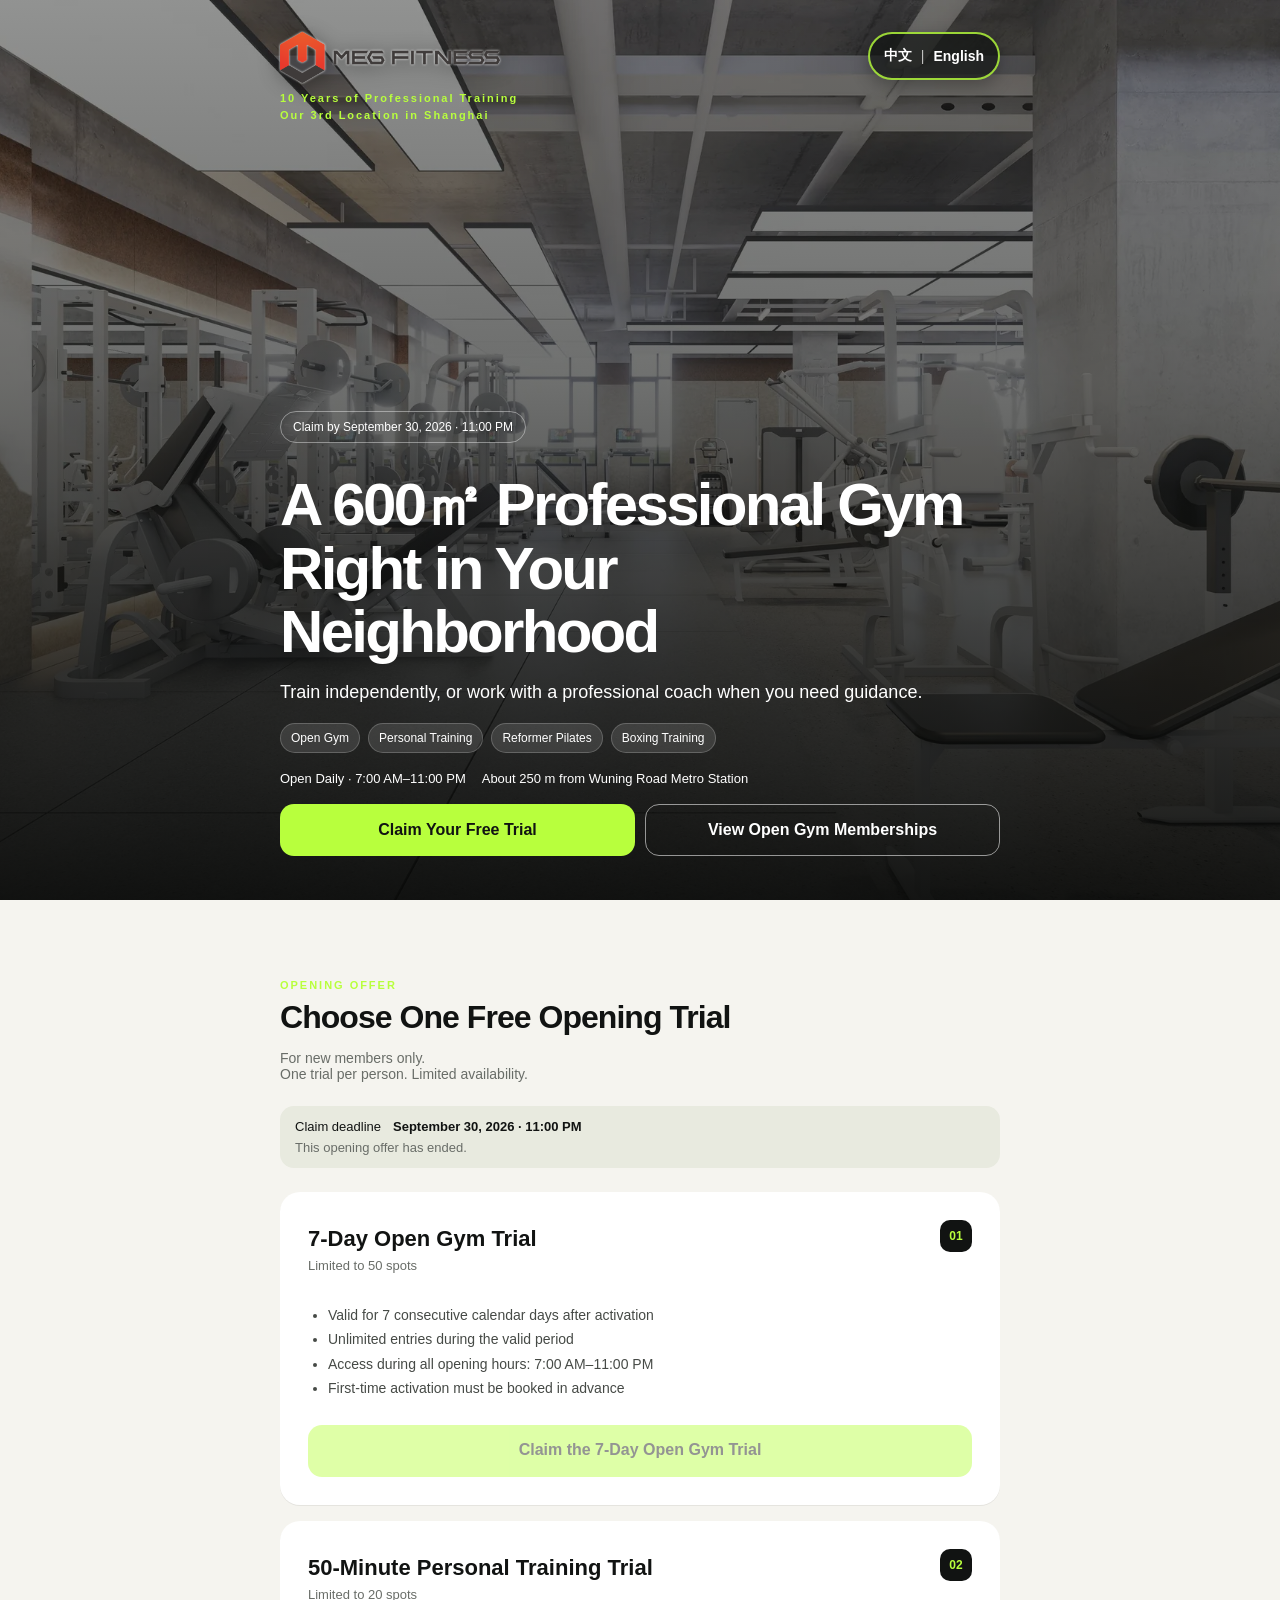
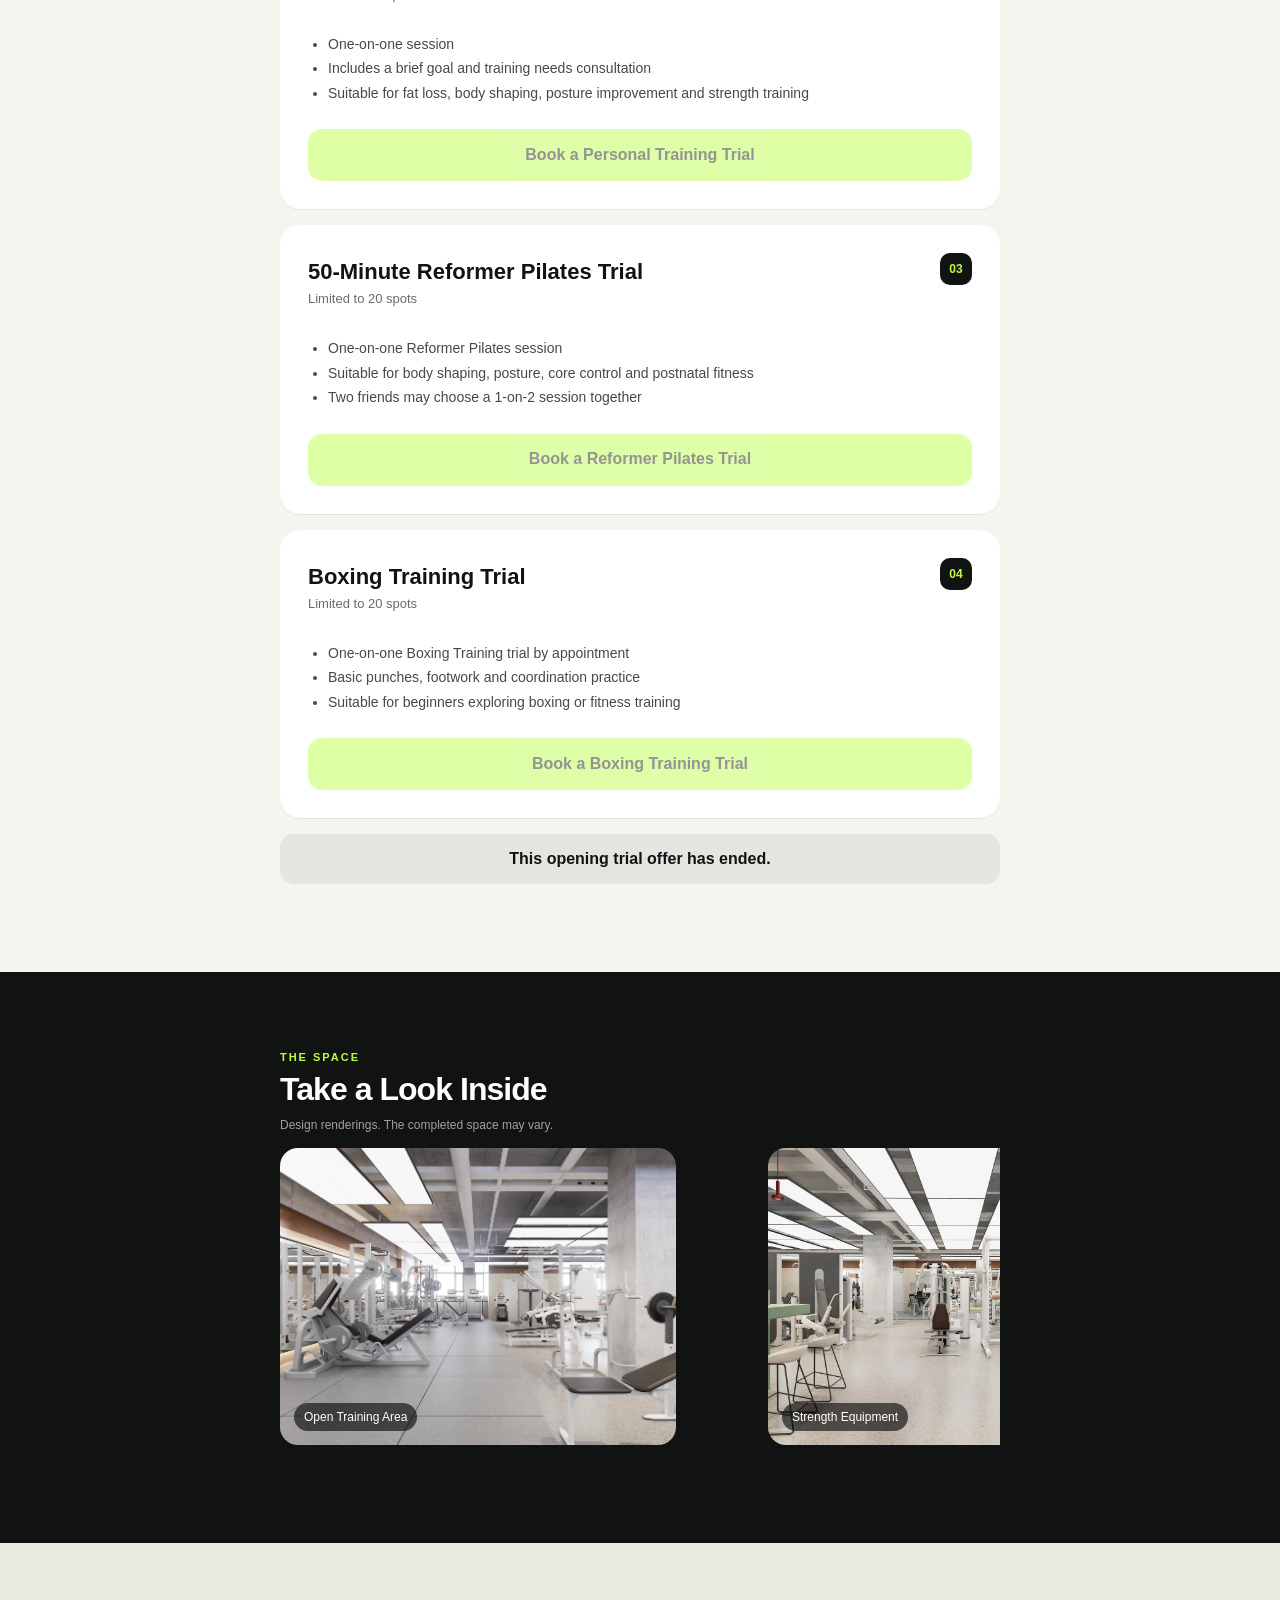
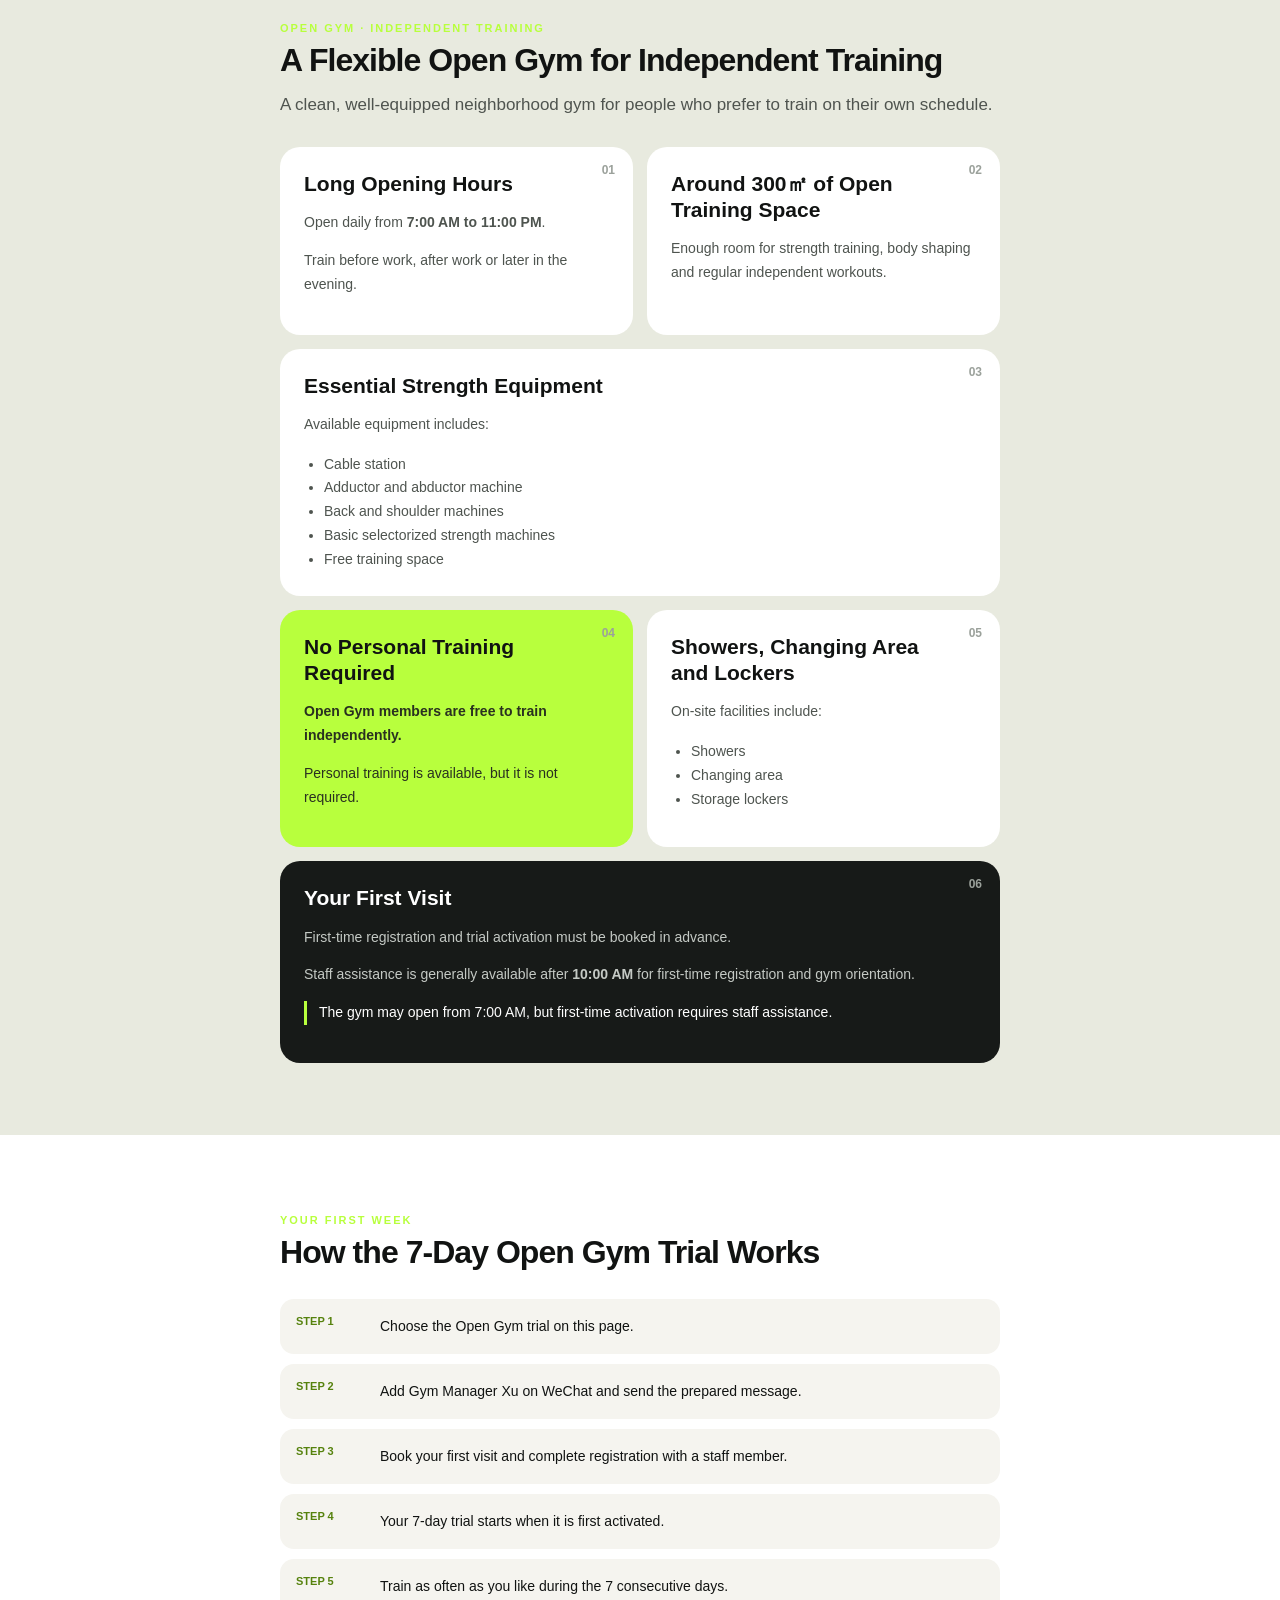
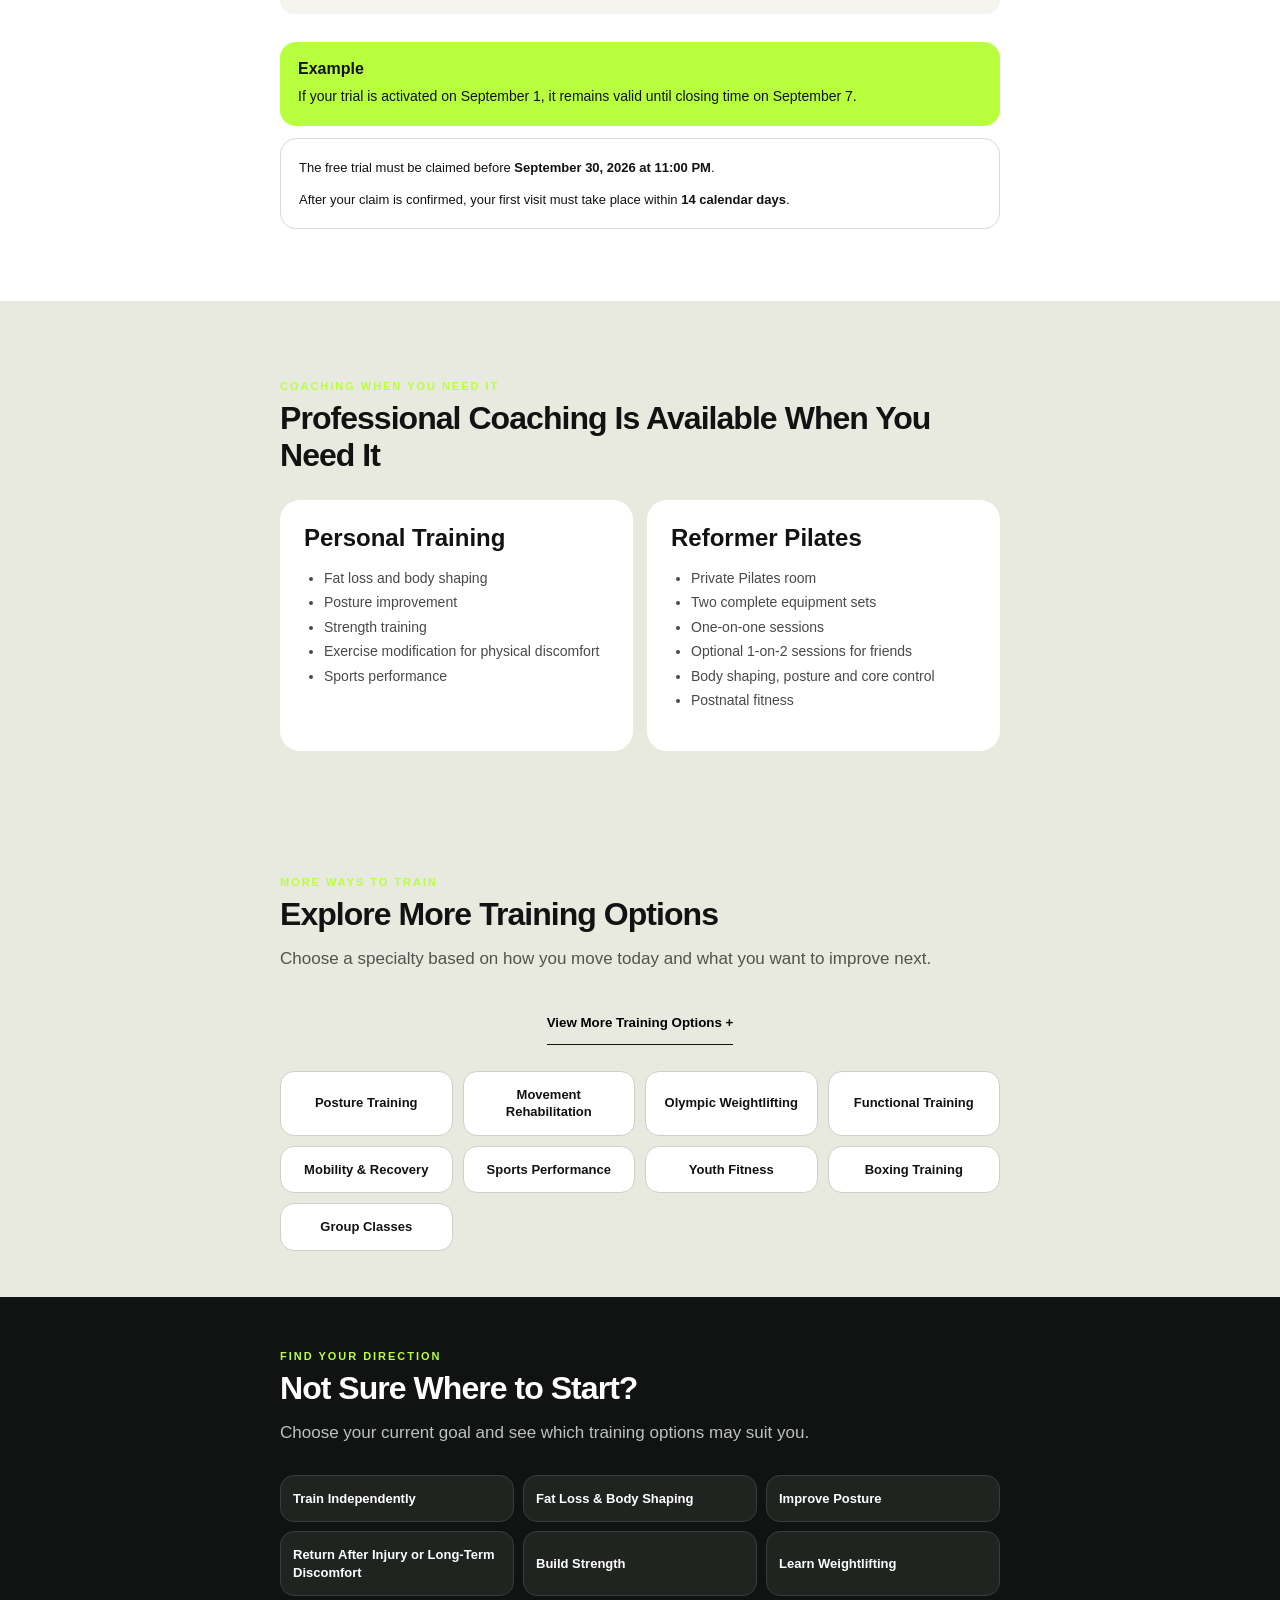
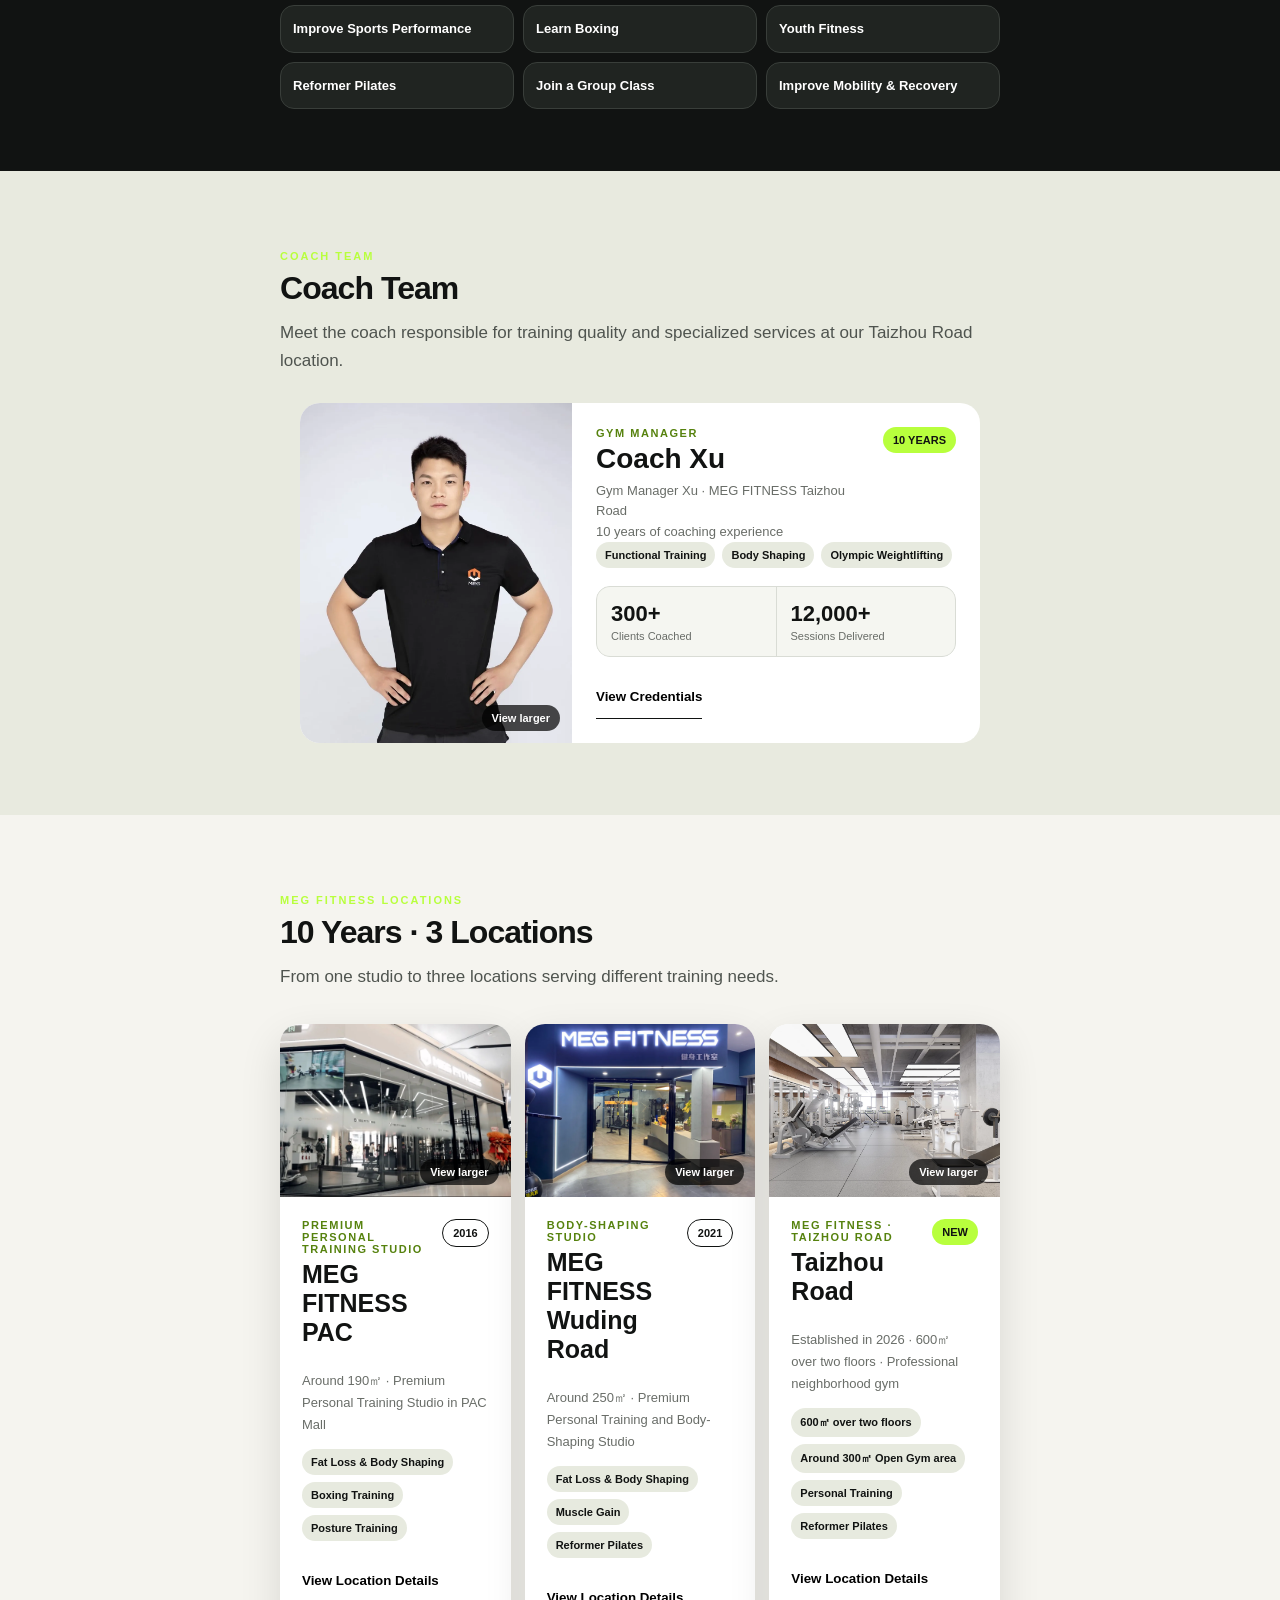
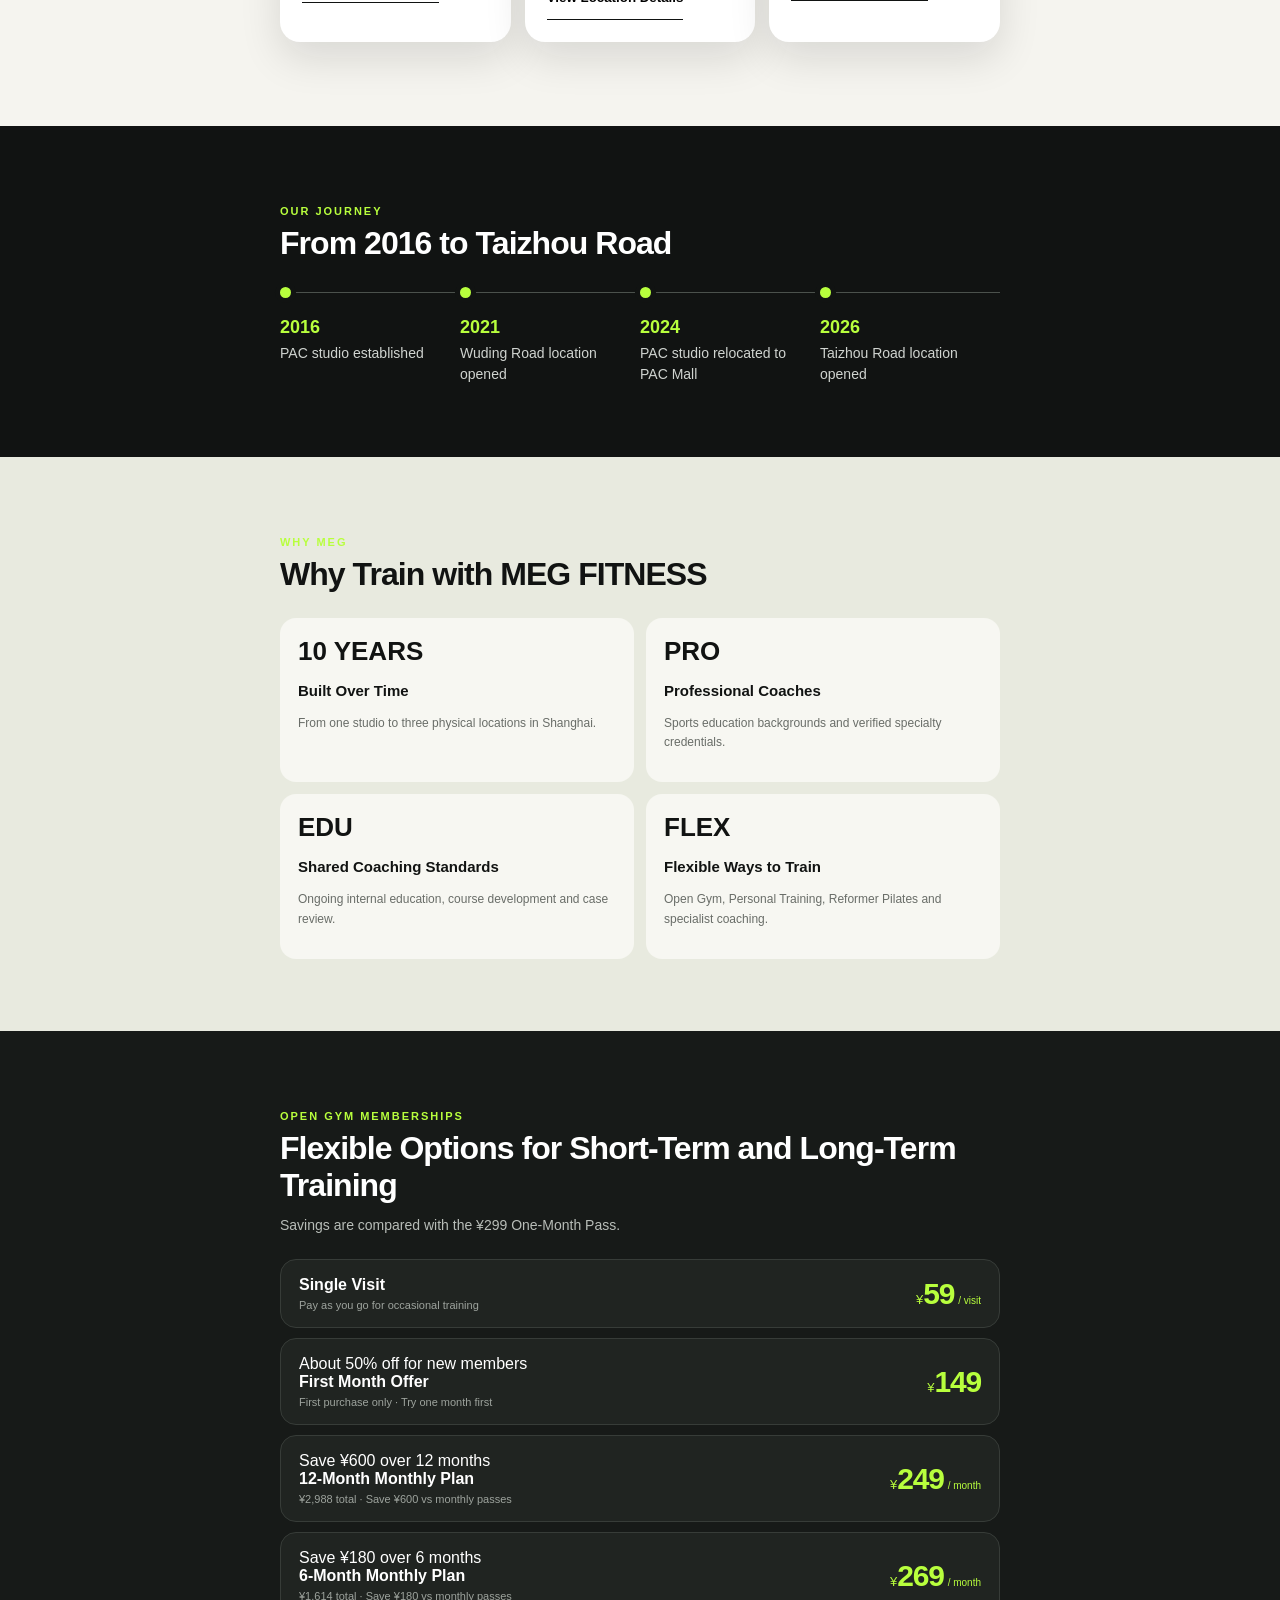
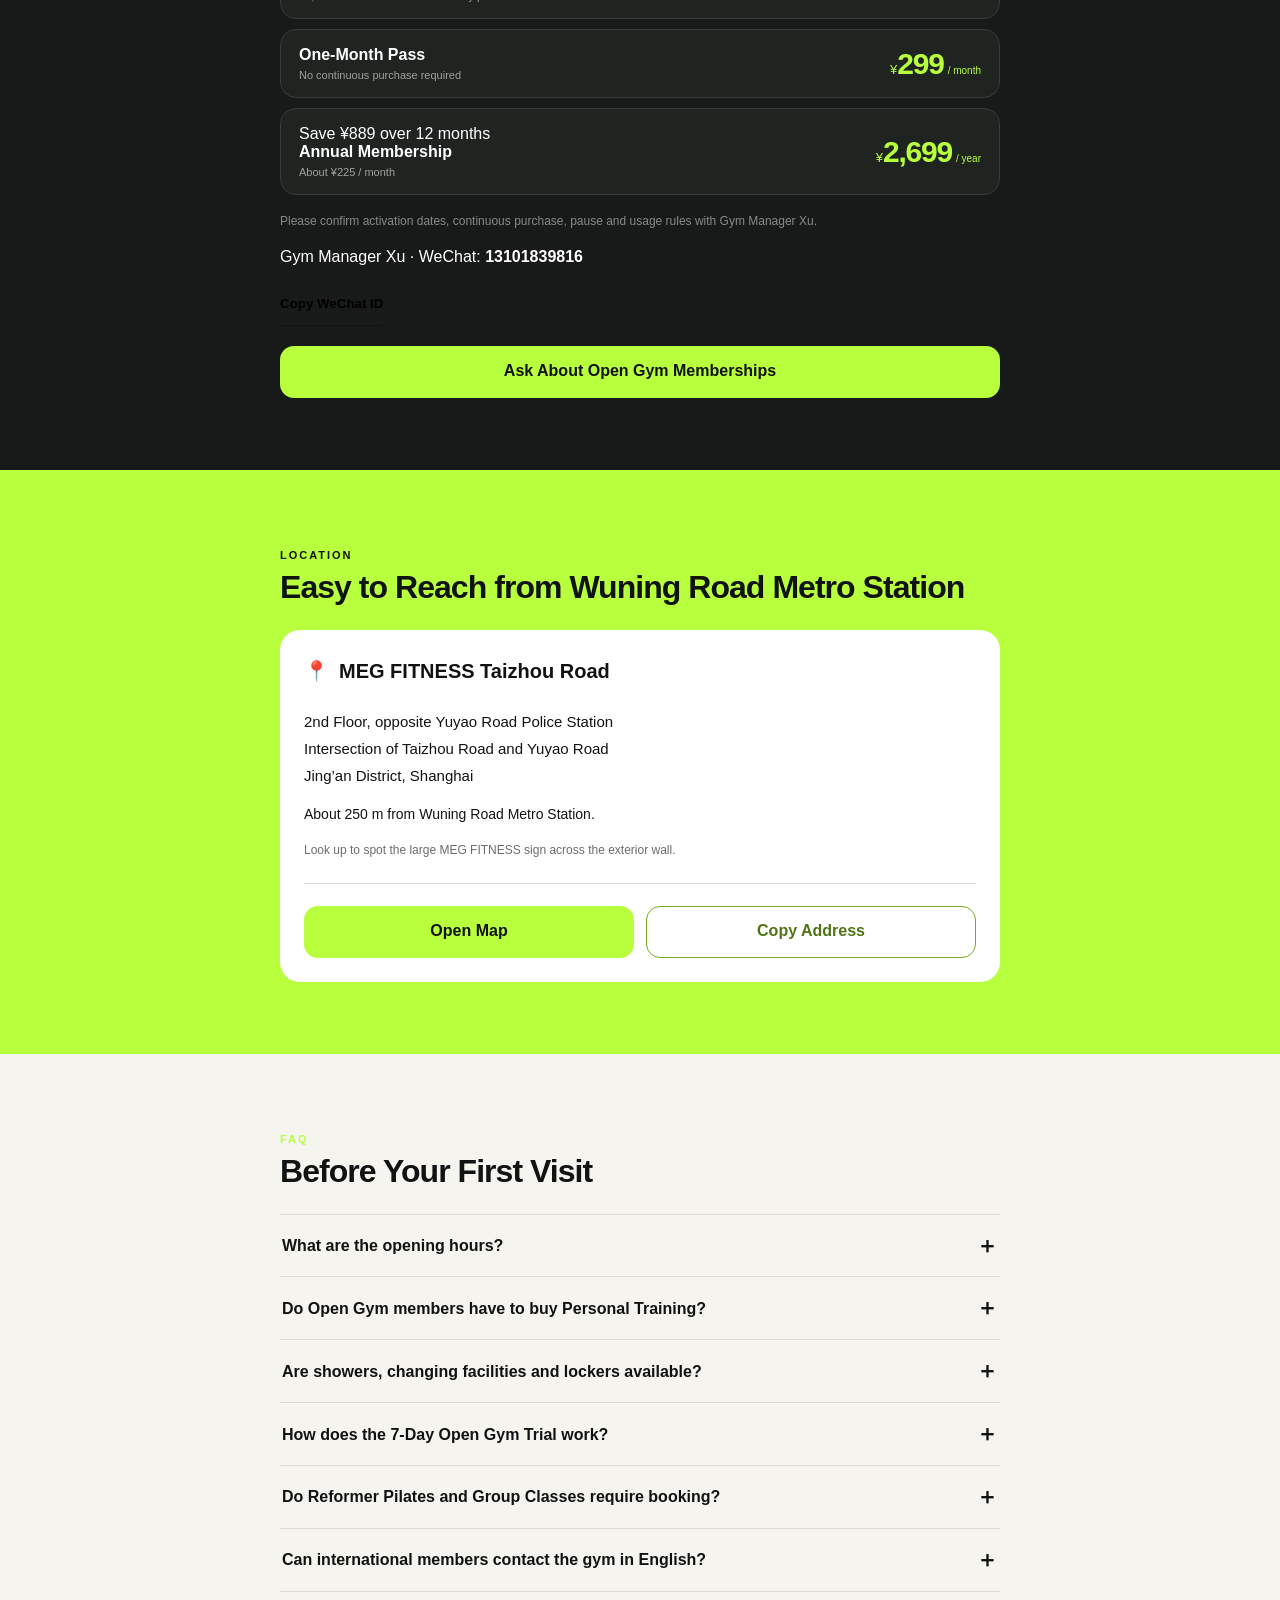
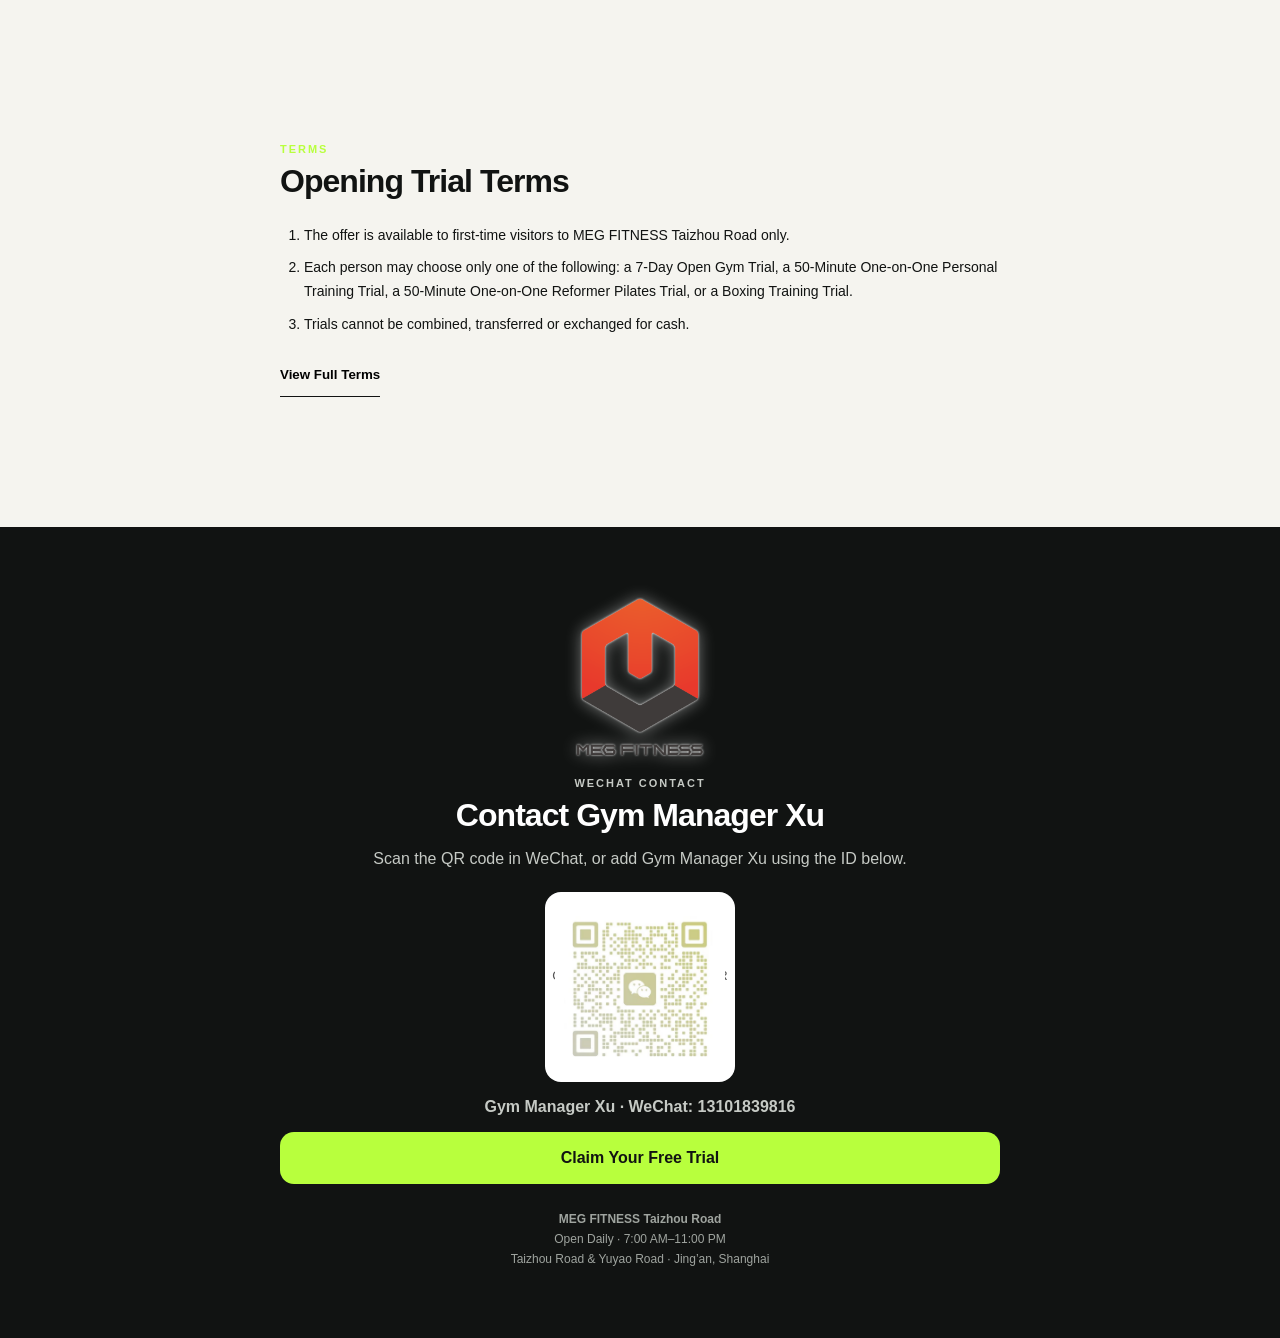
==== en/index.html @ b8eab653 "fix: keep training options clickable and reveal details on selection" ====
<!doctype html>
<html lang="en">
<head>
  <meta charset="utf-8">
  <meta name="viewport" content="width=device-width,initial-scale=1,viewport-fit=cover">
  <meta name="theme-color" content="#111312">
  <meta name="description" content="A 600㎡ professional neighborhood gym in Jing’an, Shanghai. Open daily from 7:00 AM to 11:00 PM, with Open Gym access, Personal Training and Reformer Pilates.">
  <link rel="icon" type="image/png" href="/assets/meg-logo-vertical.png?v=20260806-2">
  <title>MEG FITNESS Taizhou Road | Open Gym, Personal Training &amp; Reformer Pilates</title>
  <link rel="canonical" href="https://taizhou.jinxiliu.com/en/">
  <link rel="alternate" hreflang="zh-CN" href="https://taizhou.jinxiliu.com/">
  <link rel="alternate" hreflang="en" href="https://taizhou.jinxiliu.com/en/">
  <link rel="preload" as="image" href="/assets/hero.webp?v=20260806-2" fetchpriority="high">
  <link rel="stylesheet" href="/styles.css?v=20260806-2">
</head>
<body class="lang-en" data-language="en" data-copy-success="Message Copied" data-copy-failure="Copy failed. Please press and hold the message to copy it." data-countdown-ended="This opening offer has ended.">
  <header class="hero" id="hero" data-nav-section>
    <div class="hero-bg" id="heroBg" style="background-image:url('../assets/hero.webp?v=20260806-2')" aria-hidden="true"></div>
    <div class="hero-shade"></div>
    <div class="hero-content wrap">
      <div class="hero-top">
        <div class="hero-brand"><img class="brand-logo-horizontal" src="/assets/meg-logo-horizontal.png?v=20260806-2" width="760" height="176" alt="MEG FITNESS"><p class="brand sr-only">MEG FITNESS · Taizhou Road</p><p class="eyebrow">10 Years of Professional Training<br>Our 3rd Location in Shanghai</p></div>
        <nav class="language-switch" aria-label="Language"><a href="/" data-switch-language>中文</a><i aria-hidden="true">|</i><span class="language-current" aria-current="page">English</span></nav>
      </div>
      <div class="hero-copy">
        <p class="deadline-pill">Claim by September 30, 2026 · 11:00 PM</p>
        <h1>A 600㎡ Professional Gym<br>Right in Your Neighborhood</h1>
        <p class="subtitle">Train independently, or work with a professional coach when you need guidance.</p>
        <div class="tags"><span class="tag">Open Gym</span><span class="tag">Personal Training</span><span class="tag">Reformer Pilates</span><span class="tag">Boxing Training</span></div>
        <div class="hero-meta"><span>Open Daily · 7:00 AM–11:00 PM</span><span>About 250 m from Wuning Road Metro Station</span></div>
        <div class="hero-actions"><button class="btn btn-primary js-scroll-to-trials" type="button">Claim Your Free Trial</button><button class="btn btn-secondary-light" type="button" data-scroll-membership>View Open Gym Memberships</button></div>
      </div>
    </div>
  </header>

  <main>
    <section class="section claim-section" id="trial-options" data-nav-section><div class="wrap">
      <p class="section-kicker">OPENING OFFER</p><h2>Choose One Free Opening Trial</h2>
      <p class="muted">For new members only.<br>One trial per person. Limited availability.</p>
      <div class="deadline-card">Claim deadline <strong>September 30, 2026 · 11:00 PM</strong><span id="countdown"></span></div>
      <div class="experience-list">
        <article class="experience-card"><div class="experience-head"><div><h3>7-Day Open Gym Trial</h3><p class="quota">Limited to 50 spots</p></div><span class="number-badge">01</span></div><ul><li>Valid for 7 consecutive calendar days after activation</li><li>Unlimited entries during the valid period</li><li>Access during all opening hours: 7:00 AM–11:00 PM</li><li>First-time activation must be booked in advance</li></ul><button class="btn btn-primary claim-button js-claim-experience" type="button" data-experience="open-gym" data-language="en">Claim the 7-Day Open Gym Trial</button></article>
        <article class="experience-card"><div class="experience-head"><div><h3>50-Minute Personal Training Trial</h3><p class="quota">Limited to 20 spots</p></div><span class="number-badge">02</span></div><ul><li>One-on-one session</li><li>Includes a brief goal and training needs consultation</li><li>Suitable for fat loss, body shaping, posture improvement and strength training</li></ul><button class="btn btn-primary claim-button js-claim-experience" type="button" data-experience="personal-training" data-language="en">Book a Personal Training Trial</button></article>
        <article class="experience-card"><div class="experience-head"><div><h3>50-Minute Reformer Pilates Trial</h3><p class="quota">Limited to 20 spots</p></div><span class="number-badge">03</span></div><ul><li>One-on-one Reformer Pilates session</li><li>Suitable for body shaping, posture, core control and postnatal fitness</li><li>Two friends may choose a 1-on-2 session together</li></ul><button class="btn btn-primary claim-button js-claim-experience" type="button" data-experience="pilates" data-language="en">Book a Reformer Pilates Trial</button></article>
        <article class="experience-card"><div class="experience-head"><div><h3>Boxing Training Trial</h3><p class="quota">Limited to 20 spots</p></div><span class="number-badge">04</span></div><ul><li>One-on-one Boxing Training trial by appointment</li><li>Basic punches, footwork and coordination practice</li><li>Suitable for beginners exploring boxing or fitness training</li></ul><button class="btn btn-primary claim-button js-claim-experience" type="button" data-experience="boxing" data-language="en">Book a Boxing Training Trial</button></article>
      </div>
      <p class="swipe-hint" aria-hidden="true">Swipe to view all four trial options</p>
    </div></section>

    <section class="section dark-section" id="space" data-nav-section><div class="wrap">
      <p class="section-kicker">THE SPACE</p><h2>Take a Look Inside</h2><p class="render-note">Design renderings. The completed space may vary.</p>
      <div class="gallery" aria-label="Gym facilities">
        <figure class="gallery-card"><img loading="lazy" decoding="async" src="../assets/hero.webp?v=20260806-2" alt="Open Training Area" data-gallery-index="0"><figcaption class="gallery-label">Open Training Area</figcaption></figure>
        <figure class="gallery-card"><img loading="lazy" decoding="async" src="../assets/gym-1.webp?v=20260806-2" alt="Strength Equipment" data-gallery-index="1"><figcaption class="gallery-label">Strength Equipment</figcaption></figure>
        <figure class="gallery-card"><img loading="lazy" decoding="async" src="../assets/gym-2.webp?v=20260806-2" alt="Cable Station" data-gallery-index="2"><figcaption class="gallery-label">Cable Station</figcaption></figure>
        <figure class="gallery-card"><img loading="lazy" decoding="async" src="../assets/changing-room.webp?v=20260806-2" alt="Changing Area" data-gallery-index="3"><figcaption class="gallery-label">Changing Area</figcaption></figure>
        <figure class="gallery-card"><img loading="lazy" decoding="async" src="../assets/shower.webp?v=20260806-2" alt="Shower Area" data-gallery-index="4"><figcaption class="gallery-label">Shower Area</figcaption></figure>
        <figure class="gallery-card"><img loading="lazy" decoding="async" src="../assets/elevator.webp?v=20260806-2" alt="Elevator Lobby" data-gallery-index="5"><figcaption class="gallery-label">Elevator Lobby</figcaption></figure>
        <figure class="gallery-card"><img loading="lazy" decoding="async" src="../assets/corridor.webp?v=20260806-2" alt="Entrance Corridor" data-gallery-index="6"><figcaption class="gallery-label">Entrance Corridor</figcaption></figure>
        <figure class="gallery-card"><img loading="lazy" decoding="async" src="../assets/pilates-1.webp?v=20260806-2" alt="Private Pilates Room" data-gallery-index="7"><figcaption class="gallery-label">Private Pilates Room</figcaption></figure>
      </div>
      <p class="swipe-hint" aria-hidden="true">Swipe to view more gym photos</p>
    </div></section>

    <section class="section open-gym-section" id="training" data-nav-section><div class="wrap">
      <p class="section-kicker">OPEN GYM · INDEPENDENT TRAINING</p><h2>A Flexible Open Gym for Independent Training</h2>
      <p class="section-lead">A clean, well-equipped neighborhood gym for people who prefer to train on their own schedule.</p>
      <div class="open-gym-grid">
        <article class="open-gym-card"><span class="feature-index">01</span><h3>Long Opening Hours</h3><p>Open daily from <strong>7:00 AM to 11:00 PM</strong>.</p><p>Train before work, after work or later in the evening.</p></article>
        <article class="open-gym-card"><span class="feature-index">02</span><h3>Around 300㎡ of Open Training Space</h3><p>Enough room for strength training, body shaping and regular independent workouts.</p></article>
        <article class="open-gym-card equipment-card"><span class="feature-index">03</span><h3>Essential Strength Equipment</h3><p>Available equipment includes:</p><ul><li>Cable station</li><li>Adductor and abductor machine</li><li>Back and shoulder machines</li><li>Basic selectorized strength machines</li><li>Free training space</li></ul></article>
        <article class="open-gym-card highlight-card"><span class="feature-index">04</span><h3>No Personal Training Required</h3><p><strong>Open Gym members are free to train independently.</strong></p><p>Personal training is available, but it is not required.</p></article>
        <article class="open-gym-card"><span class="feature-index">05</span><h3>Showers, Changing Area and Lockers</h3><p>On-site facilities include:</p><ul><li>Showers</li><li>Changing area</li><li>Storage lockers</li></ul></article>
        <article class="open-gym-card first-visit-card"><span class="feature-index">06</span><h3>Your First Visit</h3><p>First-time registration and trial activation must be booked in advance.</p><p>Staff assistance is generally available after <strong>10:00 AM</strong> for first-time registration and gym orientation.</p><p class="callout">The gym may open from 7:00 AM, but first-time activation requires staff assistance.</p></article>
      </div>
    </div></section>

    <section class="section trial-process-section"><div class="wrap">
      <p class="section-kicker">YOUR FIRST WEEK</p><h2>How the 7-Day Open Gym Trial Works</h2>
      <ol class="process-list"><li><span>Step 1</span><p>Choose the Open Gym trial on this page.</p></li><li><span>Step 2</span><p>Add Gym Manager Xu on WeChat and send the prepared message.</p></li><li><span>Step 3</span><p>Book your first visit and complete registration with a staff member.</p></li><li><span>Step 4</span><p>Your 7-day trial starts when it is first activated.</p></li><li><span>Step 5</span><p>Train as often as you like during the 7 consecutive days.</p></li></ol>
      <div class="trial-example"><strong>Example</strong><p>If your trial is activated on September 1, it remains valid until closing time on September 7.</p></div>
      <div class="timing-notes"><p>The free trial must be claimed before <strong>September 30, 2026 at 11:00 PM</strong>.</p><p>After your claim is confirmed, your first visit must take place within <strong>14 calendar days</strong>.</p></div>
    </div></section>

    <section class="section coaching-section"><div class="wrap">
      <p class="section-kicker">COACHING WHEN YOU NEED IT</p><h2>Professional Coaching Is Available When You Need It</h2>
      <div class="coaching-grid">
        <article class="content-card"><h3>Personal Training</h3><ul><li>Fat loss and body shaping</li><li>Posture improvement</li><li>Strength training</li><li>Exercise modification for physical discomfort</li><li>Sports performance</li></ul></article>
        <article class="content-card"><h3>Reformer Pilates</h3><ul><li>Private Pilates room</li><li>Two complete equipment sets</li><li>One-on-one sessions</li><li>Optional 1-on-2 sessions for friends</li><li>Body shaping, posture and core control</li><li>Postnatal fitness</li></ul></article>
      </div>
    </div></section>

    <section class="section programs-section training-cluster-section"><div class="wrap">
      <p class="section-kicker">MORE WAYS TO TRAIN</p><h2>Explore More Training Options</h2>
      <p class="section-lead">Choose a specialty based on how you move today and what you want to improve next.</p>
      <button class="text-button more-programs-toggle" type="button" data-toggle-more-programs aria-expanded="false" data-expand-label="View More Training Options +" data-collapse-label="Hide More Training Options −">View More Training Options +</button>
      <div class="program-tabs" aria-label="More training options" data-more-programs>
        <button class="program-tab js-program-toggle" type="button" data-program="posture" aria-controls="program-detail-posture" aria-expanded="false">Posture Training</button>
        <button class="program-tab js-program-toggle" type="button" data-program="physical-reconditioning" aria-controls="program-detail-physical-reconditioning" aria-expanded="false">Movement Rehabilitation</button>
        <button class="program-tab js-program-toggle" type="button" data-program="weightlifting" aria-controls="program-detail-weightlifting" aria-expanded="false">Olympic Weightlifting</button>
        <button class="program-tab js-program-toggle" type="button" data-program="functional" aria-controls="program-detail-functional" aria-expanded="false">Functional Training</button>
        <button class="program-tab js-program-toggle" type="button" data-program="mobility-recovery" aria-controls="program-detail-mobility-recovery" aria-expanded="false">Mobility &amp; Recovery</button>
        <button class="program-tab js-program-toggle" type="button" data-program="sports-performance" aria-controls="program-detail-sports-performance" aria-expanded="false">Sports Performance</button>
        <button class="program-tab js-program-toggle" type="button" data-program="youth-fitness" aria-controls="program-detail-youth-fitness" aria-expanded="false">Youth Fitness</button>
        <button class="program-tab js-program-toggle" type="button" data-program="boxing" aria-controls="program-detail-boxing" aria-expanded="false">Boxing Training</button>
        <button class="program-tab js-program-toggle" type="button" data-program="group-classes" aria-controls="program-detail-group-classes" aria-expanded="false">Group Classes</button>
      </div>
      <div class="program-details" aria-live="polite" data-more-programs hidden>
        <article class="program-detail" id="program-detail-posture" data-program-detail="posture" hidden><p class="detail-label">Posture Training</p><h3>Start with an Assessment, Not a Generic Routine</h3><p>We assess mobility, joint function, movement patterns and side-to-side differences before selecting training that addresses the main limits on everyday movement and exercise.</p><p><strong>Good for:</strong> stiffness from desk work, posture concerns, restricted movement, noticeable side-to-side differences or exercises that remain difficult despite regular training.</p><p class="course-format">Format: One-on-one Personal Training · Advance booking required</p></article>
        <article class="program-detail" id="program-detail-physical-reconditioning" data-program-detail="physical-reconditioning" hidden><p class="detail-label">Movement Rehabilitation</p><h3>Rebuild Capacity and Return to Training</h3><p>Functional assessment, foundational strength, movement control and progressive loading help people gradually regain the capacity for everyday activity and regular training after an injury or long-term exercise-related discomfort.</p><p><strong>Good for:</strong> returning after an injury, reduced strength, low confidence in movement or a careful return to training load.</p><p class="course-format">Format: One-on-one Personal Training · Advance booking required</p></article>
        <article class="program-detail" id="program-detail-weightlifting" data-program-detail="weightlifting" hidden><p class="detail-label">Olympic Weightlifting</p><h3>Snatch, Clean &amp; Jerk and Explosive Strength</h3><p>Sessions progress from movement foundations and technique practice to strength and power development according to your experience.</p><p><strong>Good for:</strong> learning Olympic weightlifting technique, developing strength and power or adding a new skill to your training.</p><p class="course-format">Format: One-on-one Personal Training · Led by Coach Xu · Advance booking required</p></article>
        <article class="program-detail" id="program-detail-functional" data-program-detail="functional" hidden><p class="detail-label">Functional Training</p><h3>Build Strength That Carries into Movement</h3><p>Training uses pushing, pulling, squatting, lunging, rotating, carrying and locomotion to improve control, all-round strength and physical ability.</p><p class="course-format">Format: One-on-one Personal Training · Advance booking required</p></article>
        <article class="program-detail" id="program-detail-mobility-recovery" data-program-detail="mobility-recovery" hidden><p class="detail-label">Mobility &amp; Recovery</p><h3>Restore Usable Range of Motion</h3><p>Mobility, breathing, active control and recovery work are selected for your current condition—useful after long hours of sitting, hard training or restricted movement.</p><p class="course-format">Format: One-on-one Personal Training · Advance booking required</p></article>
        <article class="program-detail" id="program-detail-sports-performance" data-program-detail="sports-performance" hidden><p class="detail-label">Sports Performance</p><h3>Strength, Speed, Power and Sport-Specific Ability</h3><p>Training may cover strength, speed, change of direction, jumping, throwing and sport-specific movement according to your goals.</p><p class="course-format">Format: One-on-one Personal Training · Advance booking required</p></article>
        <article class="program-detail" id="program-detail-youth-fitness" data-program-detail="youth-fitness" hidden><p class="detail-label">Youth Fitness</p><h3>Build Movement Foundations and Physical Confidence</h3><p>For children aged 5–12. Age-appropriate sessions develop coordination, balance, speed, agility, foundational strength and movement skills.</p><p class="course-format">Format: One-on-one Personal Training · Advance booking required</p></article>
        <article class="program-detail" id="program-detail-boxing" data-program-detail="boxing" hidden><p class="detail-label">Boxing Training</p><h3>Technique, Fitness and Coordination</h3><p>Foundational punches, footwork, reaction, coordination and conditioning help develop body control and all-round physical ability.</p><p class="course-format">Format: One-on-one Personal Training · Advance booking required</p></article>
        <article class="program-detail" id="program-detail-group-classes" data-program-detail="group-classes" hidden><p class="detail-label">Group Classes</p><h3>Structured Training in a Group Setting</h3><p>Led by the Taizhou Road Gym Manager, with themes such as functional training, strength, body shaping and mobility according to the latest gym schedule.</p><p class="course-format">Format: One-to-many Group Class</p><p class="detail-note">Coming soon. Class themes, times and availability are subject to the latest schedule.</p></article>
      </div>
    </div></section>

    <section class="section goal-section training-cluster-section" id="goal-selector"><div class="wrap">
      <p class="section-kicker">FIND YOUR DIRECTION</p><h2>Not Sure Where to Start?</h2>
      <p class="section-lead">Choose your current goal and see which training options may suit you.</p>
      <div class="goal-buttons" aria-label="Choose your training goal">
        <button class="goal-button js-goal-button" type="button" data-goal="independent" data-recommended-service="open-gym" aria-pressed="false">Train Independently</button>
        <button class="goal-button js-goal-button" type="button" data-goal="body-shaping" data-recommended-service="personal-training" aria-pressed="false">Fat Loss &amp; Body Shaping</button>
        <button class="goal-button js-goal-button" type="button" data-goal="posture" data-recommended-service="posture-training" aria-pressed="false">Improve Posture</button>
        <button class="goal-button js-goal-button" type="button" data-goal="discomfort" data-recommended-service="physical-reconditioning" aria-pressed="false">Return After Injury or Long-Term Discomfort</button>
        <button class="goal-button js-goal-button" type="button" data-goal="strength" data-recommended-service="strength-training" aria-pressed="false">Build Strength</button>
        <button class="goal-button js-goal-button" type="button" data-goal="weightlifting" data-recommended-service="weightlifting" aria-pressed="false">Learn Weightlifting</button>
        <button class="goal-button js-goal-button" type="button" data-goal="sports-performance" data-recommended-service="sports-performance" aria-pressed="false">Improve Sports Performance</button>
        <button class="goal-button js-goal-button" type="button" data-goal="boxing" data-recommended-service="boxing-training" aria-pressed="false">Learn Boxing</button>
        <button class="goal-button js-goal-button" type="button" data-goal="youth-fitness" data-recommended-service="youth-fitness" aria-pressed="false">Youth Fitness</button>
        <button class="goal-button js-goal-button" type="button" data-goal="pilates" data-recommended-service="pilates" aria-pressed="false">Reformer Pilates</button>
        <button class="goal-button js-goal-button" type="button" data-goal="group-classes" data-recommended-service="group-classes" aria-pressed="false">Join a Group Class</button>
        <button class="goal-button js-goal-button" type="button" data-goal="recovery" data-recommended-service="mobility-recovery" aria-pressed="false">Improve Mobility &amp; Recovery</button>
      </div>
      <div class="goal-results" aria-live="polite">
        <article class="goal-result" data-goal-result="independent" hidden><p class="detail-label">Recommended direction</p><h3>Open Gym</h3><p>A good fit if you already know how you like to train and want the freedom to follow your own schedule.</p><p class="course-format">Format: Independent training during all opening hours</p><button class="btn btn-primary js-goal-cta" type="button" data-goal="independent" data-recommended-service="open-gym" data-experience="open-gym" data-language="en">Claim the Open Gym Trial</button></article>
        <article class="goal-result" data-goal-result="body-shaping" hidden><p class="detail-label">Recommended direction</p><h3>Personal Training + Open Gym</h3><p>Use one-on-one coaching to clarify your priorities, then combine professional guidance with regular independent training.</p><p class="course-format">Format: One-on-one Personal Training · Advance booking required</p><button class="btn btn-primary js-goal-cta" type="button" data-goal="body-shaping" data-recommended-service="personal-training" data-experience="personal-training" data-language="en">Book a Personal Training Trial</button></article>
        <article class="goal-result" data-goal-result="posture" hidden><p class="detail-label">Recommended direction</p><h3>Posture Training</h3><p>Start with mobility and movement-pattern assessment, then choose exercises that fit your actual needs.</p><p class="course-format">Format: One-on-one Personal Training · Advance booking required</p><button class="btn btn-primary js-goal-cta" type="button" data-goal="posture" data-recommended-service="posture-training" data-experience="personal-training" data-language="en">Book a Personal Training Trial</button></article>
        <article class="goal-result" data-goal-result="discomfort" hidden><p class="detail-label">Recommended direction</p><h3>Movement Rehabilitation</h3><p>Begin with your current movement capacity and training limits, then rebuild foundational strength and control step by step.</p><p class="course-format">Format: One-on-one Personal Training · Advance booking required</p><button class="btn btn-primary js-goal-cta" type="button" data-goal="discomfort" data-recommended-service="physical-reconditioning" data-consultation="physical-reconditioning" data-language="en">Ask on WeChat</button></article>
        <article class="goal-result" data-goal-result="strength" hidden><p class="detail-label">Recommended direction</p><h3>Strength Coaching + Open Gym</h3><p>Use coached sessions to establish technique and progression, then build consistency through independent training.</p><p class="course-format">Format: One-on-one Personal Training · Advance booking required</p><button class="btn btn-primary js-goal-cta" type="button" data-goal="strength" data-recommended-service="strength-training" data-experience="personal-training" data-language="en">Book a Personal Training Trial</button></article>
        <article class="goal-result" data-goal-result="weightlifting" hidden><p class="detail-label">Recommended direction</p><h3>Olympic Weightlifting</h3><p>Learn the foundations of the snatch and clean &amp; jerk, with technique and strength progressions matched to your experience.</p><p class="course-format">Format: One-on-one with Coach Xu · Advance booking required</p><button class="btn btn-primary js-goal-cta" type="button" data-goal="weightlifting" data-recommended-service="olympic-weightlifting" data-consultation="weightlifting" data-language="en">Ask on WeChat</button></article>
        <article class="goal-result" data-goal-result="sports-performance" hidden><p class="detail-label">Recommended direction</p><h3>Sports Performance Training</h3><p>Build strength, speed, change-of-direction ability and sport-specific qualities around your activity and goals.</p><p class="course-format">Format: One-on-one Personal Training · Advance booking required</p><button class="btn btn-primary js-goal-cta" type="button" data-goal="sports-performance" data-recommended-service="sports-performance" data-consultation="sports-performance" data-language="en">Ask on WeChat</button></article>
        <article class="goal-result" data-goal-result="boxing" hidden><p class="detail-label">Recommended direction</p><h3>Boxing Training</h3><p>Begin with foundational punches, footwork, reaction and coordination while building fitness.</p><p class="course-format">Format: One-on-one Personal Training · Advance booking required</p><button class="btn btn-primary js-goal-cta" type="button" data-goal="boxing" data-recommended-service="boxing-training" data-consultation="boxing" data-language="en">Ask on WeChat</button></article>
        <article class="goal-result" data-goal-result="youth-fitness" hidden><p class="detail-label">Recommended direction</p><h3>Youth Fitness</h3><p>For children aged 5–12. Age, experience and current ability are discussed before training is arranged.</p><p class="course-format">Format: One-on-one Personal Training · Advance booking required</p><button class="btn btn-primary js-goal-cta" type="button" data-goal="youth-fitness" data-recommended-service="youth-fitness" data-consultation="youth-fitness" data-language="en">Ask on WeChat</button></article>
        <article class="goal-result" data-goal-result="pilates" hidden><p class="detail-label">Recommended direction</p><h3>Reformer Pilates</h3><p>A strong option for body shaping, posture, core control or postnatal fitness.</p><p class="course-format">Format: One-on-one Reformer Pilates · Advance booking required</p><button class="btn btn-primary js-goal-cta" type="button" data-goal="pilates" data-recommended-service="pilates" data-experience="pilates" data-language="en">Book a Reformer Pilates Trial</button></article>
        <article class="goal-result" data-goal-result="group-classes" hidden><p class="detail-label">Recommended direction</p><h3>Group Classes</h3><p>Structured training in a group setting, with themes and times based on the latest gym schedule.</p><p class="course-format">Format: One-to-many · Led by the Taizhou Road Gym Manager</p><button class="btn btn-primary js-goal-cta" type="button" data-goal="group-classes" data-recommended-service="group-classes" data-consultation="group-classes" data-language="en">Ask for the Latest Schedule</button></article>
        <article class="goal-result" data-goal-result="recovery" hidden><p class="detail-label">Recommended direction</p><h3>Mobility &amp; Recovery</h3><p>Use mobility, breathing and active-control work to gradually restore usable range of motion.</p><p class="course-format">Format: One-on-one Personal Training · Advance booking required</p><button class="btn btn-primary js-goal-cta" type="button" data-goal="recovery" data-recommended-service="mobility-recovery" data-consultation="recovery" data-language="en">Ask on WeChat</button></article>
      </div>
    </div></section>

    <section class="section coach-team-section" id="coaches" data-nav-section data-config-section="coach"><div class="wrap">
      <p class="section-kicker">COACH TEAM</p><h2>Coach Team</h2><p class="section-lead">Meet the coach responsible for training quality and specialized services at our Taizhou Road location.</p>
      <div class="coach-list" data-coach-list>
        <article class="coach-card" data-coach-id="manager">
          <button class="coach-photo js-image-preview" type="button" data-preview-src="/assets/coach-xu.webp?v=20260806-2" data-preview-alt="Official portrait of Coach Xu" aria-label="Enlarge photo of Coach Xu"><img loading="lazy" decoding="async" src="../assets/coach-xu.webp?v=20260806-2" alt="Official portrait of Coach Xu" data-fallback-image><span>View larger</span></button>
          <div class="coach-card-body"><div class="coach-heading"><div><p class="detail-label">GYM MANAGER</p><h3>Coach Xu</h3><p>Gym Manager Xu · MEG FITNESS Taizhou Road</p><p>10 years of coaching experience</p></div><span class="status-badge">10 YEARS</span></div>
            <div class="coach-tags"><span>Functional Training</span><span>Body Shaping</span><span>Olympic Weightlifting</span></div>
            <div class="coach-stats"><div><strong>300+</strong><span>Clients Coached</span></div><div><strong>12,000+</strong><span>Sessions Delivered</span></div></div>
            <button class="text-button js-coach-toggle" type="button" data-coach-id="manager" aria-controls="coach-detail-manager" aria-expanded="false" data-expand-label="View Credentials" data-collapse-label="Hide Credentials">View Credentials</button>
            <div class="coach-details" id="coach-detail-manager" hidden>
              <dl class="credentials-list"><div><dt>Education</dt><dd>Social Sports Instruction and Management</dd></div><div><dt>Verified Certifications</dt><dd>NSCA Certified Strength and Conditioning Specialist (NSCA-CSCS)<br>SNC International Sports Nutrition Consultant</dd></div><div><dt>Brand Role</dt><dd>Director of Internal Coach Education at MEG FITNESS</dd></div><div><dt>Specialties</dt><dd>Functional Training, Fat Loss &amp; Body Shaping and Olympic Weightlifting</dd></div></dl>
              <div class="coach-bio"><p>Coach Xu has worked in the fitness industry for 10 years and holds a degree in Social Sports Instruction and Management.</p><p>He is an NSCA Certified Strength and Conditioning Specialist and an SNC International Sports Nutrition Consultant. His main areas of expertise include functional training, fat loss and body shaping, and Olympic weightlifting.</p><p>He has coached more than 300 clients and delivered over 12,000 training sessions. As Director of Internal Coach Education at MEG FITNESS, he is also responsible for coach development, internal education and training standards across the brand.</p><p>His coaching approach combines periodized programming, individual assessment and clear progression, with each plan built around the client's goals, current capacity and long-term development.</p></div>
              <button class="coach-training-photo js-image-preview" type="button" data-preview-src="/assets/coach-xu-training.webp?v=20260806-2" data-preview-alt="Coach Xu teaching a training session" aria-label="Enlarge training photo of Coach Xu"><img loading="lazy" decoding="async" src="../assets/coach-xu-training.webp?v=20260806-2" alt="Coach Xu teaching a training session" data-fallback-image><span>Coaching in action</span></button>
            </div>
          </div>
        </article>
      </div>
    </div></section>

    <section class="brand-trust-section" id="brand-trust" data-config-section="locations"><div class="section brand-locations-section"><div class="wrap">
      <p class="section-kicker">MEG FITNESS LOCATIONS</p><h2>10 Years · 3 Locations</h2><p class="section-lead">From one studio to three locations serving different training needs.</p>
      <div class="brand-location-list">
        <article class="brand-location-card" data-location-id="pac">
          <button class="image-preview-trigger js-image-preview" type="button" data-preview-src="/assets/location-pac.webp?v=20260806-2" data-preview-alt="MEG FITNESS PAC location" aria-label="Enlarge the PAC location image"><img loading="lazy" decoding="async" src="../assets/location-pac.webp?v=20260806-2" alt="MEG FITNESS PAC location" data-fallback-image><span class="image-action-label">View larger</span><span class="image-fallback-card">MEG FITNESS PAC</span></button>
          <div class="brand-location-body"><div class="brand-location-heading"><div><p class="detail-label">PREMIUM PERSONAL TRAINING STUDIO</p><h3>MEG FITNESS PAC</h3></div><span class="year-badge">2016</span></div><p>Around 190㎡ · Premium Personal Training Studio in PAC Mall</p><div class="service-tags"><span>Fat Loss &amp; Body Shaping</span><span>Boxing Training</span><span>Posture Training</span></div><button class="text-button js-location-toggle" type="button" data-location-id="pac" aria-controls="location-detail-pac" aria-expanded="false" data-expand-label="View Location Details" data-collapse-label="Hide Location Details">View Location Details</button><div class="brand-location-detail" id="location-detail-pac" hidden><p><strong>Established in 2016 and relocated to PAC Mall in 2024.</strong></p><address>Building 1, PAC Mall<br>Jing'an District, Shanghai<br>About 350 m from Changping Road Metro Station, Exit 2</address><p>A premium personal training studio focused on fat loss and body shaping, boxing and posture training.</p><div class="location-photo-gallery" aria-label="PAC gym photos"><button class="location-photo-item js-image-preview" type="button" data-preview-src="/assets/location-pac-storefront.webp?v=20260806-2" data-preview-alt="PAC Mall storefront" aria-label="Enlarge the PAC Mall storefront photo"><img loading="lazy" decoding="async" src="../assets/location-pac-storefront.webp?v=20260806-2" alt="PAC Mall storefront"><span>Mall Storefront</span></button><button class="location-photo-item js-image-preview" type="button" data-preview-src="/assets/location-pac-strength.webp?v=20260806-2" data-preview-alt="Strength equipment at PAC" aria-label="Enlarge the PAC strength equipment photo"><img loading="lazy" decoding="async" src="../assets/location-pac-strength.webp?v=20260806-2" alt="Strength equipment at PAC"><span>Strength Equipment</span></button><button class="location-photo-item js-image-preview" type="button" data-preview-src="/assets/location-pac-rack.webp?v=20260806-2" data-preview-alt="Training rack at PAC" aria-label="Enlarge the PAC training rack photo"><img loading="lazy" decoding="async" src="../assets/location-pac-rack.webp?v=20260806-2" alt="Training rack at PAC"><span>Training Rack</span></button><button class="location-photo-item js-image-preview" type="button" data-preview-src="/assets/location-pac-cardio.webp?v=20260806-2" data-preview-alt="Cardio area at PAC" aria-label="Enlarge the PAC cardio area photo"><img loading="lazy" decoding="async" src="../assets/location-pac-cardio.webp?v=20260806-2" alt="Cardio area at PAC"><span>Cardio Area</span></button><button class="location-photo-item js-image-preview" type="button" data-preview-src="/assets/location-pac-rower.webp?v=20260806-2" data-preview-alt="Rowing equipment at PAC" aria-label="Enlarge the PAC rowing equipment photo"><img loading="lazy" decoding="async" src="../assets/location-pac-rower.webp?v=20260806-2" alt="Rowing equipment at PAC"><span>Rowing Equipment</span></button><button class="location-photo-item js-image-preview" type="button" data-preview-src="/assets/location-pac-boxing.webp?v=20260806-2" data-preview-alt="Boxing equipment at PAC" aria-label="Enlarge the PAC boxing equipment photo"><img loading="lazy" decoding="async" src="../assets/location-pac-boxing.webp?v=20260806-2" alt="Boxing equipment at PAC"><span>Boxing Equipment</span></button><button class="location-photo-item js-image-preview" type="button" data-preview-src="/assets/location-pac-refreshments.webp?v=20260806-2" data-preview-alt="Refreshment area at PAC" aria-label="Enlarge the PAC refreshment area photo"><img loading="lazy" decoding="async" src="../assets/location-pac-refreshments.webp?v=20260806-2" alt="Refreshment area at PAC"><span>Refreshment Area</span></button><button class="location-photo-item js-image-preview" type="button" data-preview-src="/assets/location-pac-wash.webp?v=20260806-2" data-preview-alt="Wash area at PAC" aria-label="Enlarge the PAC wash area photo"><img loading="lazy" decoding="async" src="../assets/location-pac-wash.webp?v=20260806-2" alt="Wash area at PAC"><span>Wash Area</span></button></div></div></div>
        </article>
        <article class="brand-location-card" data-location-id="wuding">
          <button class="image-preview-trigger js-image-preview" type="button" data-preview-src="/assets/location-wuding.webp?v=20260806-2" data-preview-alt="MEG FITNESS Wuding Road location" aria-label="Enlarge the Wuding Road location image"><img loading="lazy" decoding="async" src="../assets/location-wuding.webp?v=20260806-2" alt="MEG FITNESS Wuding Road location" data-fallback-image><span class="image-action-label">View larger</span><span class="image-fallback-card">MEG FITNESS Wuding Road</span></button>
          <div class="brand-location-body"><div class="brand-location-heading"><div><p class="detail-label">BODY-SHAPING STUDIO</p><h3>MEG FITNESS Wuding Road</h3></div><span class="year-badge">2021</span></div><p>Around 250㎡ · Premium Personal Training and Body-Shaping Studio</p><div class="service-tags"><span>Fat Loss &amp; Body Shaping</span><span>Muscle Gain</span><span>Reformer Pilates</span></div><button class="text-button js-location-toggle" type="button" data-location-id="wuding" aria-controls="location-detail-wuding" aria-expanded="false" data-expand-label="View Location Details" data-collapse-label="Hide Location Details">View Location Details</button><div class="brand-location-detail" id="location-detail-wuding" hidden><address>Ground Floor, Yidian Apartment<br>1102 Wuding Road<br>Caojiadu, Jing'an District, Shanghai</address><p>A premium personal training and body-shaping studio offering fat loss and body shaping, muscle gain and Reformer Pilates.</p><div class="location-photo-gallery" aria-label="Wuding Road gym photos"><button class="location-photo-item js-image-preview" type="button" data-preview-src="/assets/location-wuding-cardio.webp?v=20260806-2" data-preview-alt="Cardio and selectorized equipment at Wuding Road" aria-label="Enlarge the Wuding Road cardio and equipment photo"><img loading="lazy" decoding="async" src="../assets/location-wuding-cardio.webp?v=20260806-2" alt="Cardio and selectorized equipment at Wuding Road"><span>Cardio &amp; Equipment</span></button><button class="location-photo-item js-image-preview" type="button" data-preview-src="/assets/location-wuding-dumbbells.webp?v=20260806-2" data-preview-alt="Dumbbell area at Wuding Road" aria-label="Enlarge the Wuding Road dumbbell area photo"><img loading="lazy" decoding="async" src="../assets/location-wuding-dumbbells.webp?v=20260806-2" alt="Dumbbell area at Wuding Road"><span>Dumbbell Area</span></button><button class="location-photo-item js-image-preview" type="button" data-preview-src="/assets/location-wuding-strength.webp?v=20260806-2" data-preview-alt="Strength training area at Wuding Road" aria-label="Enlarge the Wuding Road strength area photo"><img loading="lazy" decoding="async" src="../assets/location-wuding-strength.webp?v=20260806-2" alt="Strength training area at Wuding Road"><span>Strength Area</span></button><button class="location-photo-item js-image-preview" type="button" data-preview-src="/assets/location-wuding-conditioning.webp?v=20260806-2" data-preview-alt="Conditioning equipment at Wuding Road" aria-label="Enlarge the Wuding Road conditioning equipment photo"><img loading="lazy" decoding="async" src="../assets/location-wuding-conditioning.webp?v=20260806-2" alt="Conditioning equipment at Wuding Road"><span>Conditioning Equipment</span></button><button class="location-photo-item js-image-preview" type="button" data-preview-src="/assets/location-wuding-changing.webp?v=20260806-2" data-preview-alt="Changing and wash area at Wuding Road" aria-label="Enlarge the Wuding Road changing area photo"><img loading="lazy" decoding="async" src="../assets/location-wuding-changing.webp?v=20260806-2" alt="Changing and wash area at Wuding Road"><span>Changing &amp; Wash Area</span></button></div></div></div>
        </article>
        <article class="brand-location-card" data-location-id="taizhou">
          <button class="image-preview-trigger js-image-preview" type="button" data-preview-src="/assets/hero.webp?v=20260806-2" data-preview-alt="MEG FITNESS Taizhou Road location" aria-label="Enlarge the Taizhou Road location image"><img loading="lazy" decoding="async" src="../assets/hero.webp?v=20260806-2" alt="MEG FITNESS Taizhou Road location" data-fallback-image><span class="image-action-label">View larger</span><span class="image-fallback-card">MEG FITNESS Taizhou Road</span></button>
          <div class="brand-location-body"><div class="brand-location-heading"><div><p class="detail-label">MEG FITNESS · TAIZHOU ROAD</p><h3>Taizhou Road</h3></div><span class="status-badge">NEW</span></div>
            <p>Established in 2026 · 600㎡ over two floors · Professional neighborhood gym</p>
            <div class="service-tags"><span>600㎡ over two floors</span><span>Around 300㎡ Open Gym area</span><span>Personal Training</span><span>Reformer Pilates</span></div>
            <button class="text-button js-location-toggle" type="button" data-location-id="taizhou" aria-controls="location-detail-taizhou" aria-expanded="false" data-expand-label="View Location Details" data-collapse-label="Hide Location Details">View Location Details</button>
            <div class="brand-location-detail" id="location-detail-taizhou" hidden><address>2nd Floor, opposite Yuyao Road Police Station<br>Intersection of Taizhou Road and Yuyao Road<br>Jing'an District, Shanghai</address><p>About 250 m from Wuning Road Metro Station. Open daily from 7:00 AM to 11:00 PM, with showers, changing facilities and lockers.</p><a class="btn location-map-button js-location-map" data-location-id="taizhou" href="https://uri.amap.com/search?keyword=%E4%B8%8A%E6%B5%B7%E5%B8%82%E9%9D%99%E5%AE%89%E5%8C%BA%E6%B3%B0%E5%B7%9E%E8%B7%AF%E4%B8%8E%E4%BD%99%E5%A7%9A%E8%B7%AF%E4%BA%A4%E7%95%8C%20%E4%BD%99%E5%A7%9A%E8%B7%AF%E6%B4%BE%E5%87%BA%E6%89%80%E5%AF%B9%E9%9D%A2%E4%BA%8C%E6%A5%BC&amp;city=310000&amp;view=map&amp;src=taizhou.jinxiliu.com&amp;callnative=0" target="_blank" rel="noopener noreferrer">View on Map</a></div>
          </div>
        </article>
      </div>
    </div></div>

    <section class="section timeline-section"><div class="wrap"><p class="section-kicker">OUR JOURNEY</p><h2>From 2016 to Taizhou Road</h2><ol class="brand-timeline" data-brand-timeline><li><strong>2016</strong><span>PAC studio established</span></li><li><strong>2021</strong><span>Wuding Road location opened</span></li><li><strong>2024</strong><span>PAC studio relocated to PAC Mall</span></li><li><strong>2026</strong><span>Taizhou Road location opened</span></li></ol></div></section>

    <section class="section soft-section"><div class="wrap"><p class="section-kicker">WHY MEG</p><h2>Why Train with MEG FITNESS</h2><div class="why-grid"><article><strong>10 YEARS</strong><h3>Built Over Time</h3><p>From one studio to three physical locations in Shanghai.</p></article><article><strong>PRO</strong><h3>Professional Coaches</h3><p>Sports education backgrounds and verified specialty credentials.</p></article><article><strong>EDU</strong><h3>Shared Coaching Standards</h3><p>Ongoing internal education, course development and case review.</p></article><article><strong>FLEX</strong><h3>Flexible Ways to Train</h3><p>Open Gym, Personal Training, Reformer Pilates and specialist coaching.</p></article></div></div></section></section>

    <section class="section price-section" id="open-gym-memberships" data-nav-section><div class="wrap">
      <p class="section-kicker">OPEN GYM MEMBERSHIPS</p><h2>Flexible Options for Short-Term and Long-Term Training</h2><p class="price-intro">Savings are compared with the ¥299 One-Month Pass.</p>
      <div class="price-grid">
        <article class="price-card"><div><h3>Single Visit</h3><p>Pay as you go for occasional training</p></div><div class="price-value"><span>¥</span><strong>59</strong><small>/ visit</small></div></article>
        <article class="price-card"><div><span class="price-badge">About 50% off for new members</span><h3>First Month Offer</h3><p>First purchase only · Try one month first</p></div><div class="price-value"><span>¥</span><strong>149</strong></div></article>
        <article class="price-card"><div><span class="price-badge">Save ¥600 over 12 months</span><h3>12-Month Monthly Plan</h3><p>¥2,988 total · Save ¥600 vs monthly passes</p></div><div class="price-value"><span>¥</span><strong>249</strong><small>/ month</small></div></article>
        <article class="price-card"><div><span class="price-badge">Save ¥180 over 6 months</span><h3>6-Month Monthly Plan</h3><p>¥1,614 total · Save ¥180 vs monthly passes</p></div><div class="price-value"><span>¥</span><strong>269</strong><small>/ month</small></div></article>
        <article class="price-card price-reference"><div><h3>One-Month Pass</h3><p>No continuous purchase required</p></div><div class="price-value"><span>¥</span><strong>299</strong><small>/ month</small></div></article>
        <article class="price-card"><div><span class="price-badge">Save ¥889 over 12 months</span><h3>Annual Membership</h3><p>About ¥225 / month</p></div><div class="price-value"><span>¥</span><strong>2,699</strong><small>/ year</small></div></article>
      </div>
      <p class="price-note">Please confirm activation dates, continuous purchase, pause and usage rules with Gym Manager Xu.</p>
      <p class="manager-wechat-line">Gym Manager Xu · WeChat: <strong>13101839816</strong></p><button class="text-button" type="button" data-copy-manager-wechat data-wechat="13101839816">Copy WeChat ID</button>
      <button class="btn btn-primary message-button membership-message-button js-open-gym-membership" type="button">Ask About Open Gym Memberships</button>
    </div></section>

    <section class="section location-section" id="location" data-nav-section><div class="wrap">
      <p class="section-kicker">LOCATION</p><h2>Easy to Reach from Wuning Road Metro Station</h2>
      <article class="location-card"><div class="location-heading"><span class="location-pin" aria-hidden="true">📍</span><h3>MEG FITNESS Taizhou Road</h3></div>
        <address class="store-address"><span>2nd Floor, opposite Yuyao Road Police Station</span><span>Intersection of Taizhou Road and Yuyao Road</span><span>Jing’an District, Shanghai</span></address>
        <p class="location-detail">About 250 m from Wuning Road Metro Station.</p><p class="arrival-help">Look up to spot the large MEG FITNESS sign across the exterior wall.</p>
        <hr class="location-divider"><div class="location-actions"><a class="btn location-map-button" id="mapButton" href="https://uri.amap.com/search?keyword=%E4%B8%8A%E6%B5%B7%E5%B8%82%E9%9D%99%E5%AE%89%E5%8C%BA%E6%B3%B0%E5%B7%9E%E8%B7%AF%E4%B8%8E%E4%BD%99%E5%A7%9A%E8%B7%AF%E4%BA%A4%E7%95%8C%20%E4%BD%99%E5%A7%9A%E8%B7%AF%E6%B4%BE%E5%87%BA%E6%89%80%E5%AF%B9%E9%9D%A2%E4%BA%8C%E6%A5%BC&amp;city=310000&amp;view=map&amp;src=taizhou.jinxiliu.com&amp;callnative=0" target="_blank" rel="noopener noreferrer">Open Map</a><button class="btn location-copy-button" id="copyAddressButton" type="button" data-default-label="Copy Address" data-success-label="✔ Address Copied" data-address="MEG FITNESS Taizhou Road&#10;2nd Floor, opposite Yuyao Road Police Station&#10;Intersection of Taizhou Road and Yuyao Road&#10;Jing’an District, Shanghai">Copy Address</button></div>
      </article>
    </div></section>

    <section class="section faq-section" id="faq" data-nav-section><div class="wrap"><p class="section-kicker">FAQ</p><h2>Before Your First Visit</h2><div class="faq-list">
      <article class="faq-item"><h3><button class="faq-question js-faq-toggle" type="button" aria-expanded="false" aria-controls="faq-en-1">What are the opening hours?<span aria-hidden="true">＋</span></button></h3><div class="faq-answer" id="faq-en-1" hidden><p>The gym is open daily from 7:00 AM to 11:00 PM. First-time registration and trial activation require advance booking and staff assistance, generally available after 10:00 AM.</p></div></article>
      <article class="faq-item"><h3><button class="faq-question js-faq-toggle" type="button" aria-expanded="false" aria-controls="faq-en-2">Do Open Gym members have to buy Personal Training?<span aria-hidden="true">＋</span></button></h3><div class="faq-answer" id="faq-en-2" hidden><p>No. Open Gym members may train independently. Personal Training is available when guidance is needed, but it is not required.</p></div></article>
      <article class="faq-item"><h3><button class="faq-question js-faq-toggle" type="button" aria-expanded="false" aria-controls="faq-en-3">Are showers, changing facilities and lockers available?<span aria-hidden="true">＋</span></button></h3><div class="faq-answer" id="faq-en-3" hidden><p>Yes. The gym has showers, a changing area and storage lockers.</p></div></article>
      <article class="faq-item"><h3><button class="faq-question js-faq-toggle" type="button" aria-expanded="false" aria-controls="faq-en-4">How does the 7-Day Open Gym Trial work?<span aria-hidden="true">＋</span></button></h3><div class="faq-answer" id="faq-en-4" hidden><p>It is valid for 7 consecutive calendar days after activation, with unlimited entries during all opening hours from 7:00 AM to 11:00 PM.</p></div></article>
      <article class="faq-item"><h3><button class="faq-question js-faq-toggle" type="button" aria-expanded="false" aria-controls="faq-en-5">Do Reformer Pilates and Group Classes require booking?<span aria-hidden="true">＋</span></button></h3><div class="faq-answer" id="faq-en-5" hidden><p>Yes. Reformer Pilates is normally one-on-one; two friends may choose a 1-on-2 session together. Group Classes follow the latest gym schedule.</p></div></article>
      <article class="faq-item"><h3><button class="faq-question js-faq-toggle" type="button" aria-expanded="false" aria-controls="faq-en-6">Can international members contact the gym in English?<span aria-hidden="true">＋</span></button></h3><div class="faq-answer" id="faq-en-6" hidden><p>Yes. Add Gym Manager Xu on WeChat: 13101839816 for questions and booking assistance.</p></div></article>
    </div></div></section>

    <section class="section rules-section"><div class="wrap">
      <p class="section-kicker">TERMS</p><h2>Opening Trial Terms</h2>
      <ol class="rules" id="rules"><li>The offer is available to first-time visitors to MEG FITNESS Taizhou Road only.</li><li>Each person may choose only one of the following: a 7-Day Open Gym Trial, a 50-Minute One-on-One Personal Training Trial, a 50-Minute One-on-One Reformer Pilates Trial, or a Boxing Training Trial.</li><li>Trials cannot be combined, transferred or exchanged for cash.</li><li>The claim deadline is September 30, 2026 at 11:00 PM.</li><li>A trial is considered successfully claimed only after the user adds Gym Manager Xu on WeChat, sends the relevant message and receives confirmation.</li><li>The first visit or activation must be completed within 14 calendar days after confirmation.</li><li>The Open Gym trial is valid for 7 consecutive calendar days from activation.</li><li>Unlimited entries are allowed during the valid period, during opening hours from 7:00 AM to 11:00 PM.</li><li>First-time Open Gym activation requires advance booking and staff assistance.</li><li>Personal Training and Reformer Pilates trials are 50-minute one-on-one sessions.</li><li>Reformer Pilates users may choose a 1-on-2 session if attending with a friend and both agree.</li><li>Availability: Open Gym 50 spots; Personal Training 20 spots; Reformer Pilates 20 spots; Boxing Training 20 spots.</li><li>Spots are allocated according to the order of WeChat confirmation.</li><li>The offer is valid only at MEG FITNESS Taizhou Road.</li><li>Booking times may be adjusted depending on staff schedules, equipment maintenance and on-site safety.</li></ol>
      <button class="text-button" id="toggleRules" aria-expanded="false" data-expand-label="View Full Terms" data-collapse-label="Hide Full Terms">View Full Terms</button>
    </div></section>

    <section class="section final-cta contact-section" id="final-cta"><div class="wrap">
      <img loading="lazy" decoding="async" class="footer-brand-logo" src="/assets/meg-logo-vertical.png?v=20260806-2" width="420" height="522" alt="MEG FITNESS"><p class="section-kicker">WECHAT CONTACT</p><h2>Contact Gym Manager Xu</h2><p>Scan the QR code in WeChat, or add Gym Manager Xu using the ID below.</p>
      <div class="qr-shell"><img loading="lazy" decoding="async" id="footerQr" src="../assets/manager-wechat.png?v=20260806-2" width="760" height="760" alt="Gym Manager Xu WeChat QR code"><span class="image-fallback">Gym Manager Xu WeChat QR code</span></div>
      <p><b>Gym Manager Xu · WeChat: 13101839816</b></p><button class="btn btn-primary js-scroll-to-trials" type="button">Claim Your Free Trial</button>
      <div class="footer-info"><b>MEG FITNESS Taizhou Road</b><span>Open Daily · 7:00 AM–11:00 PM</span><span>Taizhou Road &amp; Yuyao Road · Jing’an, Shanghai</span></div>
    </div></section>
  </main>

  <nav class="section-nav" aria-label="Page sections" data-section-nav><a href="#hero">Home</a><a href="#trial-options">Free Trials</a><a href="#space">Gym Space</a><a href="#training">Training</a><a href="#coaches">Coach Team</a><a href="#open-gym-memberships">Memberships</a><a href="#location">Location</a><a href="#faq">FAQ</a></nav>
  <button class="section-menu-button" type="button" aria-controls="sectionMenu" aria-expanded="false" data-open-section-menu><span aria-hidden="true">☰</span>Menu</button>
  <div class="section-menu" id="sectionMenu" hidden aria-hidden="true" role="dialog" aria-modal="true" aria-labelledby="sectionMenuTitle"><button class="section-menu-backdrop" type="button" data-close-section-menu aria-label="Close page menu"></button><div class="section-menu-sheet"><div class="drag-handle"></div><button class="close-button" type="button" data-close-section-menu aria-label="Close page menu">×</button><p class="section-kicker">PAGE MENU</p><h2 id="sectionMenuTitle">Page Sections</h2><nav aria-label="Mobile page sections"><a href="#hero">Home</a><a href="#trial-options">Free Trials</a><a href="#space">Gym Space</a><a href="#training">Training</a><a href="#coaches">Coach Team</a><a href="#open-gym-memberships">Memberships</a><a href="#location">Location</a><a href="#faq">FAQ</a></nav></div></div>

  <div class="mobile-cta-bar"><button class="floating-cta js-scroll-to-trials" type="button">Claim Your Free Trial</button></div>
  <div class="modal" id="claimModal" hidden aria-hidden="true" role="dialog" aria-modal="true" aria-labelledby="modalTitle">
    <div class="modal-backdrop" data-close-modal></div>
    <div class="modal-sheet"><div class="drag-handle"></div><button class="close-button" data-close-modal aria-label="Close">×</button><p class="section-kicker">BOOKING GUIDE</p><h2 id="modalTitle">Claim Your Free Trial</h2><p class="selected-service">Selected service: <strong id="selectedName"></strong></p>
      <div class="claim-reference"><span>Booking reference</span><strong id="claimCode">Generating…</strong><small id="claimCodeStatus" aria-live="polite">Generating your anonymous booking reference…</small></div>
      <ol class="claim-steps"><li>Copy the booking information.</li><li>Press and hold the QR code to add Gym Manager Xu on WeChat.</li><li>Paste and send the message, then wait for confirmation.</li></ol>
      <div class="message-box" id="messageText"></div><button class="btn btn-primary" id="copyButton" type="button">Copy Booking Information</button><p class="copy-status" id="copyStatus" aria-live="polite"></p>
      <div class="manager"><div class="qr-shell"><img loading="lazy" decoding="async" id="modalQr" src="../assets/manager-wechat.png?v=20260806-2" width="760" height="760" alt="Gym Manager Xu WeChat QR code"><span class="image-fallback">Gym Manager Xu WeChat QR code</span></div><h3>Coach Xu</h3><p class="manager-role">Gym Manager, MEG FITNESS Taizhou Road<br>NSCA-CSCS</p><p>Gym Manager Xu · WeChat: <b>13101839816</b></p><button class="text-button" id="copyWechatButton" type="button" data-wechat="13101839816">Copy WeChat ID</button></div>
      <p class="modal-note">Your booking is confirmed only after you receive confirmation from Gym Manager Xu. Spots are allocated in confirmation order.</p>
    </div>
  </div>
  <div class="image-preview" id="imagePreview" hidden aria-hidden="true" role="dialog" aria-modal="true" aria-label="Location image preview">
    <button class="image-preview-backdrop" type="button" data-close-image-preview aria-label="Close image preview"></button>
    <div class="image-preview-content"><button class="image-preview-close" type="button" data-close-image-preview aria-label="Close image preview">×</button><img loading="lazy" decoding="async" id="imagePreviewImg" alt=""></div>
  </div>
  <div class="toast" id="toast" role="status" aria-live="polite" aria-atomic="true"></div>
  <script defer src="/config.js?v=20260806-2"></script><script defer src="/app.js?v=20260808-1"></script>
</body>
</html>
---- styles.css ----
:root{--accent:#b8ff3d;--ink:#111312;--paper:#f5f4ef;--white:#fff;--muted:#696d68;--line:#d9dcd5;--radius:20px;--shadow:0 16px 42px rgba(17,19,18,.12)}
.modal.open{visibility:visible;opacity:1}
.programs-section{background:#e8eadf}.program-tabs{display:grid;grid-template-columns:repeat(2,minmax(0,1fr));gap:10px;margin-top:26px}.program-tab,.goal-button{min-width:0;border:1px solid #cdd1c8;border-radius:14px;background:#fff;color:var(--ink);padding:14px 12px;font:inherit;font-size:13px;font-weight:800;line-height:1.35;overflow-wrap:anywhere;cursor:pointer;transition:transform .22s,background-color .22s,border-color .22s}.program-tab.active,.goal-button.active{background:var(--accent);border-color:#8fca28}.program-details,.goal-results{margin-top:16px}.program-detail,.goal-result{background:#fff;border-radius:var(--radius);padding:24px;box-shadow:var(--shadow);animation:detail-in .24s ease}.program-detail h3,.goal-result h3{font-size:23px;line-height:1.25;margin:6px 0 14px}.program-detail p,.goal-result p{color:#4e544f;font-size:14px;line-height:1.75}.detail-label{margin:0!important;color:#56820e!important;font-size:11px!important;font-weight:900;letter-spacing:.14em;text-transform:uppercase}.detail-note{border-left:3px solid var(--accent);padding-left:12px}.goal-section{background:#111312;color:#fff}.goal-section .section-lead{color:#bdc2bd}.goal-buttons{display:grid;gap:9px;margin-top:25px}.goal-button{background:#202421;border-color:#393e3a;color:#fff;text-align:left}.goal-button.active{color:#111312}.goal-result{color:var(--ink)}.goal-result .btn{margin-top:8px}.coach-team-section{background:#e8eadf}.coach-list{display:grid;gap:14px}.coach-card{background:#fff;border-radius:var(--radius);overflow:hidden}.coach-card img{display:block;width:100%;aspect-ratio:4/3;object-fit:cover}.coach-card-body{padding:24px}.coach-tags,.service-tags{display:flex;flex-wrap:wrap;gap:7px}.coach-tags span,.service-tags span{border-radius:999px;background:#e7eadf;padding:7px 9px;font-size:11px;font-weight:800}.coach-details{margin-top:14px}.brand-locations-section{background:#f5f4ef}.brand-location-list{display:flex;gap:14px;overflow-x:auto;scroll-snap-type:x mandatory;scrollbar-width:none;padding:5px 0 12px}.brand-location-list::-webkit-scrollbar{display:none}.brand-location-card{flex:0 0 88%;min-width:0;scroll-snap-align:start;background:#fff;border-radius:var(--radius);overflow:hidden;box-shadow:var(--shadow);transition:transform .24s}.image-preview-trigger{position:relative;display:block;width:100%;padding:0;border:0;background:#222;cursor:zoom-in}.image-preview-trigger img{display:block;width:100%;aspect-ratio:4/3;object-fit:cover}.image-preview-trigger span{position:absolute;right:12px;bottom:12px;border-radius:999px;background:rgba(0,0,0,.7);color:#fff;padding:7px 10px;font-size:11px;font-weight:800}.brand-location-body{padding:22px}.brand-location-heading{display:flex;align-items:flex-start;justify-content:space-between;gap:12px}.brand-location-heading h3{font-size:25px;margin:5px 0 10px}.brand-location-body>p,.brand-location-detail p{font-size:13px;line-height:1.7;color:var(--muted)}.status-badge{flex:none;border-radius:999px;background:var(--accent);padding:7px 10px;font-size:11px;font-weight:900}.brand-location-body .text-button{margin-top:18px}.brand-location-detail{margin-top:12px;border-top:1px solid var(--line);padding-top:8px}.image-preview{position:fixed;inset:0;z-index:70;visibility:hidden;opacity:0;transition:opacity .2s}.image-preview.open{visibility:visible;opacity:1}.image-preview-backdrop{position:absolute;inset:0;width:100%;border:0;background:rgba(0,0,0,.88)}.image-preview-content{position:absolute;inset:20px;display:grid;place-items:center;pointer-events:none}.image-preview-content img{max-width:100%;max-height:100%;object-fit:contain;border-radius:16px}.image-preview-close{position:absolute;right:0;top:0;z-index:2;width:42px;height:42px;border:0;border-radius:50%;background:#fff;font-size:26px;pointer-events:auto}.image-preview[hidden],.modal[hidden]{display:none}.section[hidden]{display:none}.lang-en .program-tab,.lang-en .goal-button{font-size:13px}.lang-en .goal-result h3,.lang-en .program-detail h3{overflow-wrap:anywhere}@keyframes detail-in{from{opacity:0;transform:translateY(8px)}to{opacity:1;transform:none}}
*{box-sizing:border-box}html{scroll-behavior:smooth}body{margin:0;background:var(--paper);color:var(--ink);font-family:-apple-system,BlinkMacSystemFont,"PingFang SC","Microsoft YaHei",sans-serif;-webkit-font-smoothing:antialiased;overflow-x:hidden}.no-scroll{overflow:hidden}.wrap{width:min(100% - 40px,720px);margin:auto}.hero{position:relative;min-height:100svh;color:#fff;background:#303330;display:flex;overflow:hidden}.hero-bg{position:absolute;inset:0;background-position:center;background-size:cover;opacity:.72}.hero-bg.placeholder{background:radial-gradient(circle at 78% 20%,#505650 0,transparent 38%),linear-gradient(145deg,#242724,#464b45)}.hero-shade{position:absolute;inset:0;background:linear-gradient(180deg,rgba(7,8,7,.25),rgba(7,8,7,.45) 42%,rgba(7,8,7,.92))}.hero-content{position:relative;z-index:1;min-height:100svh;padding:32px 0 44px;display:flex;flex-direction:column;justify-content:space-between}.hero-top{display:flex;align-items:flex-start;justify-content:space-between;gap:16px}.brand{font-weight:900;letter-spacing:.06em;font-size:20px;margin:0}.eyebrow,.section-kicker{font-size:11px;letter-spacing:.18em;font-weight:800;margin:7px 0;color:var(--accent)}.language-switch{display:flex;align-items:center;gap:8px;flex:none;padding:7px 10px;border:1px solid rgba(255,255,255,.28);border-radius:999px;font-size:12px}.language-switch a,.language-switch span{color:#fff;text-decoration:none}.language-switch span{font-weight:800}.language-switch i{font-style:normal;opacity:.45}.hero-copy h1{white-space:pre-line;font-size:clamp(40px,11vw,68px);line-height:1.04;letter-spacing:-.045em;margin:18px 0;overflow-wrap:break-word}.subtitle{font-size:18px;margin:0 0 20px}.deadline-pill{display:inline-block;border:1px solid rgba(255,255,255,.4);border-radius:999px;padding:8px 12px;font-size:12px}.tags{display:flex;gap:8px;flex-wrap:wrap}.tag{border-radius:999px;background:rgba(255,255,255,.12);border:1px solid rgba(255,255,255,.2);padding:7px 10px;font-size:12px}.hero-meta{display:flex;gap:16px;flex-wrap:wrap;font-size:13px;margin:18px 0}.btn{width:100%;min-height:52px;border:0;border-radius:14px;padding:14px 18px;font-size:16px;line-height:1.3;font-weight:800;cursor:pointer;white-space:normal;overflow-wrap:anywhere}.btn-primary{background:var(--accent);color:#111312}.btn-outline{background:transparent;border:1px solid var(--ink);color:var(--ink)}button:disabled{opacity:.45;cursor:not-allowed}.section{padding:72px 0}.section h2{font-size:32px;line-height:1.15;letter-spacing:-.03em;margin:8px 0 12px;overflow-wrap:break-word}.muted{color:var(--muted);font-size:14px}.deadline-card{display:flex;flex-wrap:wrap;gap:6px 12px;background:#e8eadf;border-radius:14px;padding:13px 15px;font-size:13px;margin:24px 0}.deadline-card span{width:100%;color:var(--muted)}.experience-list{display:grid;gap:16px}.experience-card{background:#fff;border-radius:var(--radius);padding:22px;box-shadow:0 1px 0 rgba(17,19,18,.07);min-width:0;overflow-wrap:break-word}.experience-head{display:flex;justify-content:space-between;gap:12px}.experience-head>div{min-width:0}.experience-card h3{font-size:22px;margin:6px 0}.number-badge{font-size:12px;font-weight:900;background:var(--ink);color:var(--accent);height:32px;min-width:32px;display:grid;place-items:center;border-radius:10px}.quota{color:var(--muted);font-size:13px;margin:0 0 16px}.experience-card ul,.content-card ul{padding-left:20px;color:#464a46;line-height:1.75;font-size:14px;min-height:0}.experience-card .btn{margin-top:10px}.ended{padding:16px;border-radius:14px;background:#e4e4e1;text-align:center;font-weight:800}.dark-section{background:#111312;color:#fff}.stat-grid{display:grid;grid-template-columns:1fr 1fr;gap:1px;background:#3c403c;border:1px solid #3c403c;border-radius:16px;overflow:hidden;margin:26px 0}.stat-grid div{background:#191c1a;padding:18px 14px;display:flex;flex-direction:column}.stat-grid div:last-child{grid-column:span 2}.stat-grid strong{font-size:20px;color:var(--accent)}.stat-grid span{font-size:12px;color:#c7cac6;margin-top:4px}.gallery{display:flex;gap:12px;overflow-x:auto;scroll-snap-type:x mandatory;padding-bottom:10px;scrollbar-width:none}.gallery::-webkit-scrollbar{display:none}.gallery-card{flex:0 0 82%;aspect-ratio:4/3;border-radius:18px;overflow:hidden;position:relative;background:linear-gradient(135deg,#333834,#202320);scroll-snap-align:start}.gallery-card img{width:100%;height:100%;object-fit:cover}.gallery-label{position:absolute;left:14px;bottom:14px;background:rgba(0,0,0,.6);padding:7px 10px;border-radius:999px;font-size:12px}.gallery-card.is-fallback:after{content:"Image unavailable";position:absolute;inset:0;display:grid;place-items:center;color:#aeb3ae;font-size:13px}.training-grid{display:grid;gap:14px;margin-top:26px}.content-card{position:relative;background:#fff;border-radius:var(--radius);padding:24px;overflow:hidden}.content-card.featured{background:var(--accent)}.card-no{position:absolute;right:18px;top:12px;font-size:52px;font-weight:900;opacity:.09}.content-card h3{font-size:24px;margin:0 0 14px}.content-card p{font-size:14px;line-height:1.75;color:#4e524e}.content-card b{font-size:13px}.soft-section{background:#e8eadf}.why-grid{display:grid;grid-template-columns:1fr 1fr;gap:12px;margin-top:25px}.why-grid article{background:#f7f7f2;padding:18px;border-radius:16px}.why-grid strong{font-size:26px}.why-grid h3{font-size:15px}.why-grid p{font-size:12px;line-height:1.6;color:var(--muted)}.location-section{background:var(--accent)}.location-section .section-kicker{color:#111}.location-card{background:#fff;padding:24px;border-radius:var(--radius);margin-top:24px}.location-name{font-size:20px;font-weight:900}.location-card p,.location-card div{line-height:1.7}.find-tip{border-left:3px solid var(--accent);padding-left:12px}.notice{font-size:12px;color:var(--muted)}#mapHint{display:block;text-align:center;margin-top:8px;color:var(--muted)}.rules{padding-left:24px;margin-top:24px}.rules li{font-size:13px;line-height:1.7;margin-bottom:9px}.rules li:nth-child(n+4){display:none}.rules.expanded li{display:list-item}.text-button{border:0;background:transparent;border-bottom:1px solid var(--ink);padding:7px 0;font-weight:800}.final-cta{text-align:center;background:#111312;color:#fff;padding-bottom:130px}.final-cta p{color:#c6cac5}.qr-shell{width:190px;aspect-ratio:1;margin:24px auto 16px;background:#fff;border-radius:16px;padding:10px;position:relative;display:grid;place-items:center;overflow:hidden}.qr-shell img{width:100%;height:100%;object-fit:contain;position:relative;z-index:1}.image-fallback{position:absolute;color:#555;font-size:13px;line-height:1.6}.footer-info{display:flex;flex-direction:column;gap:6px;margin-top:28px;font-size:12px;color:#9fa49f}.floating-cta{position:fixed;z-index:20;left:20px;right:20px;bottom:calc(12px + env(safe-area-inset-bottom));width:calc(100% - 40px);max-width:680px;margin:auto;min-height:54px;border:0;border-radius:16px;background:var(--accent);font-size:16px;font-weight:900;box-shadow:0 10px 30px rgba(0,0,0,.25)}.modal{position:fixed;inset:0;z-index:50;visibility:hidden;opacity:0;transition:.2s}.modal-backdrop{position:absolute;inset:0;background:rgba(0,0,0,.65)}.modal-sheet{position:absolute;bottom:0;left:0;right:0;max-width:720px;max-height:92svh;overflow:auto;overflow-wrap:break-word;margin:auto;background:var(--paper);border-radius:24px 24px 0 0;padding:18px 24px calc(30px + env(safe-area-inset-bottom));transform:translateY(100%);transition:transform .25s}.modal.open .modal-sheet{transform:none}.drag-handle{width:44px;height:4px;border-radius:99px;background:#c4c6c0;margin:0 auto 18px}.close-button{position:absolute;right:20px;top:14px;width:38px;height:38px;border:0;border-radius:50%;font-size:24px}.modal-sheet h2{font-size:28px;margin:5px 0}.claim-steps{padding-left:22px;line-height:1.7;font-size:13px}.message-box{background:#fff;border:1px solid var(--line);border-radius:14px;padding:14px;font-size:13px;line-height:1.7;margin:14px 0}.copy-status{min-height:20px;color:#40720c;text-align:center;font-size:13px}.manager{text-align:center}.modal-note{text-align:center;font-size:12px;color:var(--muted);line-height:1.7}.modal .qr-shell{width:180px}.modal .manager h3{margin-bottom:5px}.modal .manager p{margin-top:0}.is-fallback img{display:none}
.render-note{margin:-2px 0 0;color:#9da39d;font-size:12px}.price-section{background:#171a18;color:#fff}.price-intro{color:#b8bdb8;font-size:14px}.price-grid{display:grid;gap:10px;margin-top:26px}.price-card{display:flex;align-items:center;justify-content:space-between;gap:16px;border:1px solid #373c38;background:#202421;border-radius:16px;padding:16px 18px}.price-card h3{font-size:16px;margin:0 0 5px}.price-card p{font-size:11px;color:#9da39d;margin:0}.price-value{display:flex;align-items:baseline;white-space:nowrap;color:var(--accent)}.price-value span{font-size:13px}.price-value strong{font-size:30px;letter-spacing:-.04em}.price-value small{font-size:10px;margin-left:4px}.price-note{color:#858b86;font-size:11px;line-height:1.7;margin-top:16px}.location-heading{display:flex;align-items:center;gap:10px}.location-heading h3{font-size:20px;margin:0}.location-pin{font-size:20px}.store-address{display:flex;flex-direction:column;margin-top:20px;font-style:normal;font-size:15px;line-height:1.8}.store-contact{display:flex;gap:12px;align-items:center;margin:18px 0 0}.store-contact span{font-variant-numeric:tabular-nums}.arrival-help{margin:8px 0 0;color:var(--muted);font-size:12px}.location-divider{height:1px;border:0;background:var(--line);margin:22px 0}.location-actions{display:grid;gap:12px}.location-actions .btn{display:flex;align-items:center;justify-content:center;text-decoration:none}.location-map-button{background:var(--accent);color:var(--ink)}.location-copy-button{background:#fff;border:1px solid #76a822;color:#4f7414}
.hero-actions{display:grid;gap:10px}.btn-secondary-light{background:transparent;border:1px solid rgba(255,255,255,.55);color:#fff}.section-lead{font-size:17px;line-height:1.65;color:#4f544f;margin:0 0 28px}.open-gym-section{background:#e8eadf}.open-gym-grid{display:grid;gap:14px}.open-gym-card{position:relative;background:#fff;border-radius:var(--radius);padding:24px;overflow:hidden;min-width:0}.open-gym-card h3{font-size:21px;line-height:1.25;margin:0 44px 14px 0}.open-gym-card p,.open-gym-card li{font-size:14px;line-height:1.7;color:#4e544f}.open-gym-card ul{padding-left:20px;margin-bottom:0}.feature-index{position:absolute;right:18px;top:16px;color:#9ba19b;font-size:12px;font-weight:900}.highlight-card{background:var(--accent)}.highlight-card p{color:#293020}.first-visit-card{background:#171a18;color:#fff}.first-visit-card p{color:#c4c9c4}.first-visit-card .callout{border-left:3px solid var(--accent);padding-left:12px;color:#fff}.price-card>div:first-child{min-width:0}.price-card h3{overflow-wrap:anywhere}.membership-message-button{margin-top:20px}.trial-process-section{background:#fff}.process-list{list-style:none;padding:0;margin:28px 0;display:grid;gap:10px}.process-list li{display:grid;grid-template-columns:72px 1fr;gap:12px;align-items:start;padding:16px;border-radius:14px;background:var(--paper)}.process-list span{font-size:11px;font-weight:900;color:#56820e;text-transform:uppercase}.process-list p{margin:0;font-size:14px;line-height:1.65}.trial-example{background:var(--accent);border-radius:16px;padding:18px}.trial-example p{font-size:14px;line-height:1.65;margin:7px 0 0}.timing-notes{border:1px solid var(--line);border-radius:16px;padding:18px;margin-top:12px}.timing-notes p{font-size:13px;line-height:1.65;margin:0}.timing-notes p+p{margin-top:10px}.coaching-section{background:#e8eadf}.coaching-grid{display:grid;gap:14px;margin-top:26px}.coaching-grid .content-card{min-height:0}.location-detail{font-size:14px}.lang-en{font-family:-apple-system,BlinkMacSystemFont,"Segoe UI",Arial,sans-serif}.lang-en .hero-copy h1{font-size:clamp(34px,9.5vw,60px);line-height:1.06}.lang-en .eyebrow{line-height:1.55}.lang-en .final-cta.contact-section{padding-bottom:72px}.lang-en .rules-section{padding-bottom:130px}.lang-en .price-note{font-size:12px}.lang-en .floating-cta{font-size:15px}.lang-en .rules li{font-size:14px}.lang-en .gallery-card.is-fallback:after{content:"Image unavailable"}
@media(min-width:680px){.training-grid{grid-template-columns:repeat(3,1fr)}.content-card{min-height:360px}.gallery-card{flex-basis:55%}.experience-card{padding:28px}.location-actions,.hero-actions,.open-gym-grid,.coaching-grid{grid-template-columns:1fr 1fr}.equipment-card,.first-visit-card{grid-column:span 2}.floating-cta{left:50%;right:auto;transform:translateX(-50%)}.program-tabs{grid-template-columns:repeat(4,minmax(0,1fr))}.goal-buttons{grid-template-columns:repeat(3,minmax(0,1fr))}.brand-location-list{display:grid;grid-template-columns:repeat(3,minmax(0,1fr));overflow:visible}.brand-location-card{width:auto}.coach-list{grid-template-columns:repeat(2,minmax(0,1fr))}}
@media(hover:hover){.program-tab:hover,.goal-button:hover,.brand-location-card:hover{transform:translateY(-3px)}}
@media(prefers-reduced-motion:reduce){html{scroll-behavior:auto}*,*:before,*:after{transition:none!important;animation:none!important}.program-detail,.goal-result{animation:none}}
.course-format{margin-top:14px!important;border-left:3px solid var(--accent);padding-left:12px;font-weight:700}.coach-list{margin-top:24px}.coach-heading{display:flex;align-items:flex-start;justify-content:space-between;gap:12px}.coach-heading h3{font-size:28px;margin:4px 0 6px}.coach-heading p:not(.detail-label){margin:0;color:var(--muted);font-size:13px;line-height:1.55}.coach-photo,.coach-training-photo{position:relative;display:block;width:100%;padding:0;border:0;background:#202320;color:#fff;cursor:zoom-in;overflow:hidden}.coach-photo img{display:block;width:100%;aspect-ratio:4/5;object-fit:cover}.coach-training-photo{border-radius:16px;margin-top:18px}.coach-training-photo img{display:block;width:100%;aspect-ratio:3/2;object-fit:cover}.coach-photo>span,.coach-training-photo>span{position:absolute;right:12px;bottom:12px;border-radius:999px;background:rgba(0,0,0,.7);padding:7px 10px;font-size:11px;font-weight:800}.coach-stats{display:grid;grid-template-columns:1fr 1fr;gap:1px;background:var(--line);border:1px solid var(--line);border-radius:14px;overflow:hidden;margin:18px 0}.coach-stats div{display:flex;flex-direction:column;background:#f5f6f1;padding:14px}.coach-stats strong{font-size:22px}.coach-stats span{margin-top:3px;color:var(--muted);font-size:11px}.credentials-list{display:grid;gap:0;margin:18px 0}.credentials-list div{display:grid;grid-template-columns:96px 1fr;gap:12px;padding:12px 0;border-top:1px solid var(--line)}.credentials-list dt{font-size:12px;font-weight:900}.credentials-list dd{margin:0;color:var(--muted);font-size:13px;line-height:1.65}.coach-bio{color:var(--muted);font-size:13px;line-height:1.75}.brand-location-body address{font-style:normal;color:var(--muted);font-size:13px;line-height:1.75}.year-badge{flex:none;border-radius:999px;border:1px solid var(--ink);padding:7px 10px;font-size:11px;font-weight:900}.image-fallback-card{display:none!important}.image-preview-trigger.is-fallback{aspect-ratio:4/3;cursor:default;background:radial-gradient(circle at 75% 20%,#384039 0,transparent 35%),linear-gradient(145deg,#171a18,#303630)}.image-preview-trigger.is-fallback .image-action-label{display:none}.image-preview-trigger.is-fallback .image-fallback-card{position:absolute;inset:0;display:grid!important;place-items:center;padding:22px;background:transparent;color:var(--accent);font-size:17px;line-height:1.4;letter-spacing:.04em;text-align:center}.timeline-section{background:#111312;color:#fff}.brand-timeline{list-style:none;margin:30px 0 0;padding:0 0 0 24px;border-left:1px solid #4b514c}.brand-timeline li{position:relative;display:grid;grid-template-columns:64px 1fr;gap:12px;padding:0 0 26px;opacity:.35;transform:translateY(8px);transition:opacity .45s,transform .45s}.brand-timeline li:before{content:"";position:absolute;left:-30px;top:5px;width:11px;height:11px;border-radius:50%;background:var(--accent);box-shadow:0 0 0 5px #111312}.brand-timeline li:last-child{padding-bottom:0}.brand-timeline strong{color:var(--accent);font-size:18px}.brand-timeline span{color:#d0d4d0;font-size:14px;line-height:1.5}.brand-timeline.viewed li{opacity:1;transform:none}.brand-timeline.viewed li:nth-child(2){transition-delay:.08s}.brand-timeline.viewed li:nth-child(3){transition-delay:.16s}.brand-timeline.viewed li:nth-child(4){transition-delay:.24s}
@media(min-width:680px){.coach-list{grid-template-columns:1fr}.coach-card{display:grid;grid-template-columns:minmax(260px,40%) 1fr}.coach-photo{height:100%}.coach-photo img{height:100%;aspect-ratio:auto}.brand-timeline{display:grid;grid-template-columns:repeat(4,1fr);padding:24px 0 0;border-left:0;border-top:1px solid #4b514c}.brand-timeline li{display:flex;flex-direction:column;gap:5px;padding:0 18px 0 0}.brand-timeline li:before{left:0;top:-30px}.credentials-list div{grid-template-columns:130px 1fr}}
@media(prefers-reduced-motion:reduce){.brand-timeline li{opacity:1;transform:none}}
.sr-only{position:absolute!important;width:1px!important;height:1px!important;padding:0!important;margin:-1px!important;overflow:hidden!important;clip:rect(0,0,0,0)!important;white-space:nowrap!important;border:0!important}.hero-brand{min-width:0}.brand-logo-horizontal{display:block;width:min(220px,55vw);height:auto;filter:drop-shadow(0 0 1px rgba(255,255,255,.95)) drop-shadow(0 3px 10px rgba(0,0,0,.42))}.footer-brand-logo{display:block;width:112px;height:auto;margin:0 auto 22px;filter:drop-shadow(0 0 1px rgba(255,255,255,.95)) drop-shadow(0 0 8px rgba(255,255,255,.42))}.location-photo-gallery{display:flex;gap:10px;overflow-x:auto;scroll-snap-type:x mandatory;scrollbar-width:none;margin-top:16px;padding-bottom:6px}.location-photo-gallery::-webkit-scrollbar{display:none}.location-photo-item{position:relative;flex:0 0 82%;aspect-ratio:4/3;min-width:0;padding:0;border:0;border-radius:14px;overflow:hidden;background:#202320;scroll-snap-align:start;cursor:zoom-in}.location-photo-item img{display:block;width:100%;height:100%;object-fit:cover}.location-photo-item span{position:absolute;left:10px;right:auto;bottom:10px;border-radius:999px;background:rgba(0,0,0,.72);color:#fff;padding:6px 9px;font-size:10px;font-weight:800}.lang-en .brand-logo-horizontal{width:min(220px,52vw)}
@media(min-width:680px){.brand-logo-horizontal{width:245px}.footer-brand-logo{width:126px}.location-photo-item{flex-basis:90%}}

/* WeChat mobile experience — 20260804-6 */
html{-webkit-text-size-adjust:100%;min-width:0}body.no-scroll{position:fixed;left:0;right:0;width:100%;overflow:hidden}button,a{-webkit-tap-highlight-color:transparent;touch-action:manipulation}button{min-height:44px}.language-short,.swipe-hint,.mobile-cta-bar{display:none}.faq-section{background:#f5f4ef}.faq-list{margin-top:24px;border-top:1px solid var(--line)}.faq-item{border-bottom:1px solid var(--line)}.faq-item h3{margin:0}.faq-question{display:flex;width:100%;min-height:56px;align-items:center;justify-content:space-between;gap:16px;border:0;background:transparent;padding:15px 2px;color:var(--ink);font:inherit;font-size:16px;font-weight:800;line-height:1.45;text-align:left;overflow-wrap:anywhere}.faq-question span{flex:none;font-size:22px;transition:transform .2s}.faq-question[aria-expanded="true"] span{transform:rotate(45deg)}.faq-answer{padding:0 2px 16px;animation:detail-in .22s ease}.faq-answer p{margin:0;color:var(--muted);font-size:14px;line-height:1.7}.coach-details:not([hidden]),.brand-location-detail:not([hidden]){animation:detail-in .24s ease}.toast{position:fixed;z-index:90;left:50%;bottom:24px;max-width:min(90vw,420px);padding:11px 15px;border-radius:999px;background:#111312;color:#fff;font-size:13px;font-weight:800;line-height:1.35;text-align:center;opacity:0;pointer-events:none;transform:translate(-50%,12px);transition:opacity .18s,transform .18s}.toast.show{opacity:1;transform:translate(-50%,0)}

@media(max-width:767px){
  body{padding-bottom:calc(72px + env(safe-area-inset-bottom))}.wrap{width:min(100% - 32px,720px)}.section{padding:60px 0}.section h2{font-size:clamp(28px,8vw,34px);line-height:1.14;overflow-wrap:anywhere}.section-lead{margin-bottom:22px;font-size:15px}.hero{min-height:100vh;min-height:100dvh}.hero-content{min-height:100vh;min-height:100dvh;padding-top:max(20px,env(safe-area-inset-top));padding-bottom:32px}.hero-copy h1,.lang-en .hero-copy h1{font-size:clamp(32px,9.4vw,40px);line-height:1.05;overflow-wrap:anywhere}.subtitle{font-size:16px}.brand-logo-horizontal,.lang-en .brand-logo-horizontal{width:min(190px,52vw)}.language-switch{min-height:44px;min-width:48px;justify-content:center;padding:8px 11px}.language-switch .language-current,.language-switch .language-full,.language-switch i{display:none}.language-switch .language-short{display:inline}.language-switch a{display:grid;min-height:28px;align-items:center;font-weight:900}.btn{min-height:48px;padding:12px 15px;font-size:15px;border-radius:13px}
  .experience-list,.training-grid,.coaching-grid{display:flex;gap:12px;overflow-x:auto;scroll-snap-type:x mandatory;scroll-padding-inline:0;padding:2px 0 8px;scrollbar-width:none}.experience-list::-webkit-scrollbar,.training-grid::-webkit-scrollbar,.coaching-grid::-webkit-scrollbar{display:none}.experience-card,.training-grid .content-card,.coaching-grid .content-card{flex:0 0 min(84vw,360px);scroll-snap-align:start;min-height:0;padding:18px}.experience-card{display:flex;flex-direction:column}.experience-card .btn{margin-top:auto}.experience-card h3{font-size:19px}.experience-card ul{margin-top:0}.experience-card li:nth-child(n+4){display:none}.content-card h3{font-size:21px}.content-card p,.content-card li{font-size:14px}.swipe-hint{display:block;margin:8px 0 0;color:var(--muted);font-size:12px;text-align:center}.dark-section .swipe-hint,.goal-section .swipe-hint{color:#b9bdb9}
  .program-tabs,.goal-buttons,.why-grid{grid-template-columns:repeat(2,minmax(0,1fr));gap:10px}.program-tabs{margin-top:20px}.program-tab{min-height:64px;padding:10px;font-size:13px}.goal-buttons{margin-top:20px}.goal-button{min-height:80px;padding:12px;font-size:14px;align-content:center}.program-detail,.goal-result{padding:19px}.program-detail h3,.goal-result h3{font-size:21px}.goal-results{min-height:0}.goal-result:not([hidden]){animation:detail-in .24s ease}
  .coach-card-body{padding:18px}.coach-heading{display:block}.coach-heading .status-badge{display:inline-flex;margin-top:10px}.coach-heading h3{font-size:25px}.coach-stats{grid-template-columns:repeat(2,minmax(0,1fr));margin:15px 0}.coach-stats div{padding:12px}.coach-stats strong{font-size:20px}.coach-tags span,.service-tags span{padding:6px 8px}.credentials-list div{grid-template-columns:82px 1fr;gap:10px}.coach-training-photo{margin-top:14px}
  .brand-location-list{display:flex;gap:12px;overflow-x:auto;scroll-snap-type:x mandatory;padding:3px 0 10px}.brand-location-card{flex:0 0 min(86vw,370px);width:auto;scroll-snap-align:start}.brand-location-body{padding:18px}.brand-location-heading h3{font-size:21px}.image-preview-trigger img{aspect-ratio:4/3}.location-photo-item{flex-basis:82%}.brand-timeline{display:block;padding:0 0 0 24px;border-top:0;border-left:1px solid #4b514c}.brand-timeline li{display:grid;grid-template-columns:62px 1fr;gap:10px;padding:0 0 24px}.brand-timeline li:before{left:-30px;top:5px}.why-grid article{min-height:150px;padding:15px}.why-grid strong{font-size:23px;overflow-wrap:anywhere}.why-grid h3{font-size:14px;margin:10px 0 7px}.why-grid p{margin:0;font-size:12px;display:-webkit-box;-webkit-line-clamp:3;-webkit-box-orient:vertical;overflow:hidden}
  .stat-grid{margin:20px 0}.stat-grid div{padding:15px 12px}.open-gym-card{padding:19px}.price-grid{gap:8px;margin-top:20px}.price-card{min-height:72px;padding:13px 14px;gap:10px}.price-card h3{font-size:14px;line-height:1.3}.price-value strong{font-size:26px}.price-value span{font-size:12px}.location-card{padding:19px;margin-top:20px}.location-actions{grid-template-columns:1fr;gap:10px}.location-actions .btn{width:100%;min-height:48px}.gallery-card{flex-basis:min(84vw,360px)}
  .mobile-cta-bar{position:fixed;z-index:30;left:0;right:0;bottom:0;display:block;padding:8px 16px calc(8px + env(safe-area-inset-bottom));background:rgba(17,19,18,.94);-webkit-backdrop-filter:blur(10px);backdrop-filter:blur(10px);transition:transform .2s,opacity .2s}.mobile-cta-bar.is-hidden{opacity:0;pointer-events:none;transform:translateY(100%)}.floating-cta{position:static;display:block;width:100%;max-width:720px;min-height:52px;margin:auto;border-radius:14px;box-shadow:none}.toast{bottom:calc(76px + env(safe-area-inset-bottom))}
  .modal-sheet{max-height:85vh;max-height:85dvh;padding:14px 18px calc(22px + env(safe-area-inset-bottom));overscroll-behavior:contain}.drag-handle{margin-bottom:13px}.close-button{right:14px;top:10px;width:44px;height:44px}.modal-sheet h2{font-size:25px}.modal .qr-shell{width:210px}.message-box{font-size:14px}.image-preview-content{inset:max(58px,env(safe-area-inset-top)) 14px calc(24px + env(safe-area-inset-bottom))}.image-preview-close{width:44px;height:44px}.final-cta{padding-bottom:88px}.lang-en .final-cta.contact-section{padding-bottom:88px}.lang-en .rules-section{padding-bottom:72px}
  .program-tab:active,.goal-button:active,.btn:active,.faq-question:active,.text-button:active,.image-preview-trigger:active,.location-photo-item:active{transform:scale(.98)}
}

/* Long-page structure, progressive media and chapter navigation — 20260806-2 */
[data-nav-section]{scroll-margin-top:24px}
.training-cluster-section{padding-top:46px;padding-bottom:46px}
.more-programs-toggle{display:block;margin:22px auto 0}
.more-programs-toggle[aria-expanded="true"]{color:#111312;background:var(--accent)}
.coach-list{grid-template-columns:repeat(auto-fit,minmax(min(100%,300px),1fr));align-items:start}
.coach-card:only-child{width:min(100%,680px);margin-inline:auto}
.gallery-card,.image-preview-trigger,.coach-photo,.coach-training-photo,.location-photo-item,.qr-shell{contain:layout paint}
.gallery-card img,.image-preview-trigger img,.coach-photo img,.coach-training-photo img,.location-photo-item img{background:#242825}
.gallery-card.is-fallback,.image-preview-trigger.is-fallback,.coach-photo.is-fallback,.coach-training-photo.is-fallback,.location-photo-item.is-fallback{background:linear-gradient(135deg,#242825,#363c37)}

.section-nav{position:fixed;z-index:28;right:10px;top:50%;display:none;width:118px;padding:8px;border:1px solid rgba(255,255,255,.16);border-radius:18px;background:rgba(17,19,18,.9);box-shadow:0 12px 34px rgba(0,0,0,.24);opacity:0;pointer-events:none;transform:translateY(-45%);transition:opacity .2s,transform .2s;-webkit-backdrop-filter:blur(12px);backdrop-filter:blur(12px)}
.section-nav.is-visible{opacity:1;pointer-events:auto;transform:translateY(-50%)}
.section-nav a{display:block;min-height:34px;border-radius:11px;padding:8px 9px;color:#d4d8d4;font-size:11px;font-weight:800;line-height:1.2;text-decoration:none;transition:background-color .18s,color .18s}
.section-nav a.active{background:var(--accent);color:#111312}
.section-menu-button{position:fixed;z-index:31;right:14px;bottom:calc(78px + env(safe-area-inset-bottom));display:flex;min-width:58px;min-height:48px;align-items:center;justify-content:center;gap:5px;border:1px solid rgba(184,255,61,.78);border-radius:999px;background:rgba(236,255,207,.94);color:#111312;font:inherit;font-size:12px;font-weight:900;box-shadow:0 8px 22px rgba(0,0,0,.24),0 0 0 1px rgba(184,255,61,.16),0 0 14px rgba(184,255,61,.18);-webkit-backdrop-filter:blur(10px);backdrop-filter:blur(10px);opacity:0;pointer-events:none;transform:translateY(10px);transition:opacity .2s,transform .2s}
.section-menu-button.is-visible{opacity:1;pointer-events:auto;transform:none}
.section-menu{position:fixed;inset:0;z-index:65;visibility:hidden;opacity:0;transition:opacity .2s}
.section-menu[hidden]{display:none}
.section-menu.open{visibility:visible;opacity:1}
.section-menu-backdrop{position:absolute;inset:0;width:100%;height:100%;border:0;background:rgba(0,0,0,.66)}
.section-menu-sheet{position:absolute;right:0;bottom:0;left:0;max-height:min(76vh,620px);overflow:auto;border-radius:24px 24px 0 0;background:#f5f4ef;padding:18px 20px calc(24px + env(safe-area-inset-bottom));transform:translateY(24px);transition:transform .22s}
.section-menu.open .section-menu-sheet{transform:none}
.section-menu-sheet .close-button{right:16px;top:14px}
.section-menu-sheet nav{display:grid;grid-template-columns:repeat(2,minmax(0,1fr));gap:9px;margin-top:18px}
.section-menu-sheet nav a{display:flex;min-height:48px;align-items:center;border:1px solid #d0d4cd;border-radius:13px;background:#fff;padding:11px 13px;color:#111312;font-size:13px;font-weight:850;text-decoration:none}
.section-menu-sheet nav a.active{border-color:#8fca28;background:var(--accent)}

@media(min-width:1024px){
  .section-nav{display:block}
  .section-menu-button{display:none}
}
@media(max-width:767px){
  .training-cluster-section{padding-top:38px;padding-bottom:38px}
  .more-programs-toggle{width:100%;margin-top:18px}
  .section-menu-button{display:flex}
}
@media(min-width:768px) and (max-width:1023px){
  .section-menu-button{bottom:18px}
}
@media(prefers-reduced-motion:reduce){
  html{scroll-behavior:auto!important}
  .section-nav,.section-menu,.section-menu-sheet,.section-menu-button{transition:none!important}
}

@media(max-width:390px){.wrap{width:min(100% - 28px,720px)}.section{padding:56px 0}.hero-copy h1,.lang-en .hero-copy h1{font-size:clamp(31px,9.2vw,37px)}.why-grid{gap:9px}.why-grid article{min-height:145px;padding:13px}.goal-button{min-height:78px;font-size:13px}.price-card{padding-inline:12px}.price-value strong{font-size:24px}}

@media(min-width:768px){.mobile-cta-bar{display:none}.modal{display:grid;place-items:center;padding:32px}.modal-sheet{position:relative;inset:auto;width:min(620px,100%);max-height:min(82vh,760px);border-radius:24px;padding:24px 30px;transform:translateY(20px)}.modal.open .modal-sheet{transform:none}.drag-handle{display:none}.image-preview-content{inset:32px}}

@media(prefers-reduced-motion:reduce){.toast,.mobile-cta-bar,.faq-answer,.coach-details:not([hidden]),.brand-location-detail:not([hidden]),.goal-result:not([hidden]){transition:none!important;animation:none!important}}

/* Training navigation and language visibility refinements — 20260804-6 */
.language-switch{
  min-height:48px;
  gap:9px;
  padding:10px 14px;
  border:2px solid rgba(184,255,61,.82);
  background:rgba(17,19,18,.7);
  box-shadow:0 5px 18px rgba(0,0,0,.3);
  font-size:14px;
}
.language-switch span,.language-switch a{font-weight:900}
.language-switch i{opacity:.7}

@media(max-width:767px){
  .hero-top{gap:8px}
  .brand-logo-horizontal,.lang-en .brand-logo-horizontal{width:min(150px,43vw)}
  .language-switch{min-height:48px;justify-content:center;gap:7px;padding:9px 12px;font-size:13px}
  .language-switch .language-current,.language-switch .language-full,.language-switch i{display:inline}
  .language-switch .language-short{display:none}
  .language-switch a{display:inline;min-height:0}
  .program-tabs,.goal-buttons{
    display:grid;
    grid-auto-flow:column;
    grid-template-columns:none;
    grid-template-rows:repeat(2,auto);
    grid-auto-columns:minmax(148px,44vw);
    gap:9px;
    overflow-x:auto;
    scroll-snap-type:x proximity;
    scrollbar-width:none;
    padding-bottom:4px;
  }
  .program-tabs::-webkit-scrollbar,.goal-buttons::-webkit-scrollbar{display:none}
  .program-tab,.goal-button{scroll-snap-align:start}
  .program-tab{min-height:58px;padding:9px;font-size:13px}
  .goal-button{min-height:64px;padding:10px;font-size:13px}
  .program-details,.goal-results{margin-top:10px}
}

.selected-service{margin:8px 0 12px;color:var(--muted);font-size:14px}
.claim-reference{display:grid;grid-template-columns:auto 1fr;align-items:center;gap:5px 12px;margin:12px 0 16px;padding:13px 15px;border:1px solid #cbd1c8;border-radius:14px;background:#fff}
.claim-reference span{font-size:12px;font-weight:800;color:var(--muted)}
.claim-reference strong{justify-self:end;color:#3f6808;font-size:18px;letter-spacing:.04em;font-variant-numeric:tabular-nums}
.claim-reference small{grid-column:1/-1;color:var(--muted);font-size:11px;line-height:1.5}
.claim-reference small.is-error{color:#8d4a27}
.manager-role{color:var(--muted);font-size:12px;line-height:1.6}
.modal #copyButton:disabled{cursor:wait;opacity:.55}

@media(max-width:767px){
  .modal .qr-shell{width:230px}
  .claim-steps{margin:12px 0;padding-left:21px}
  .claim-steps li{margin-bottom:5px}
}
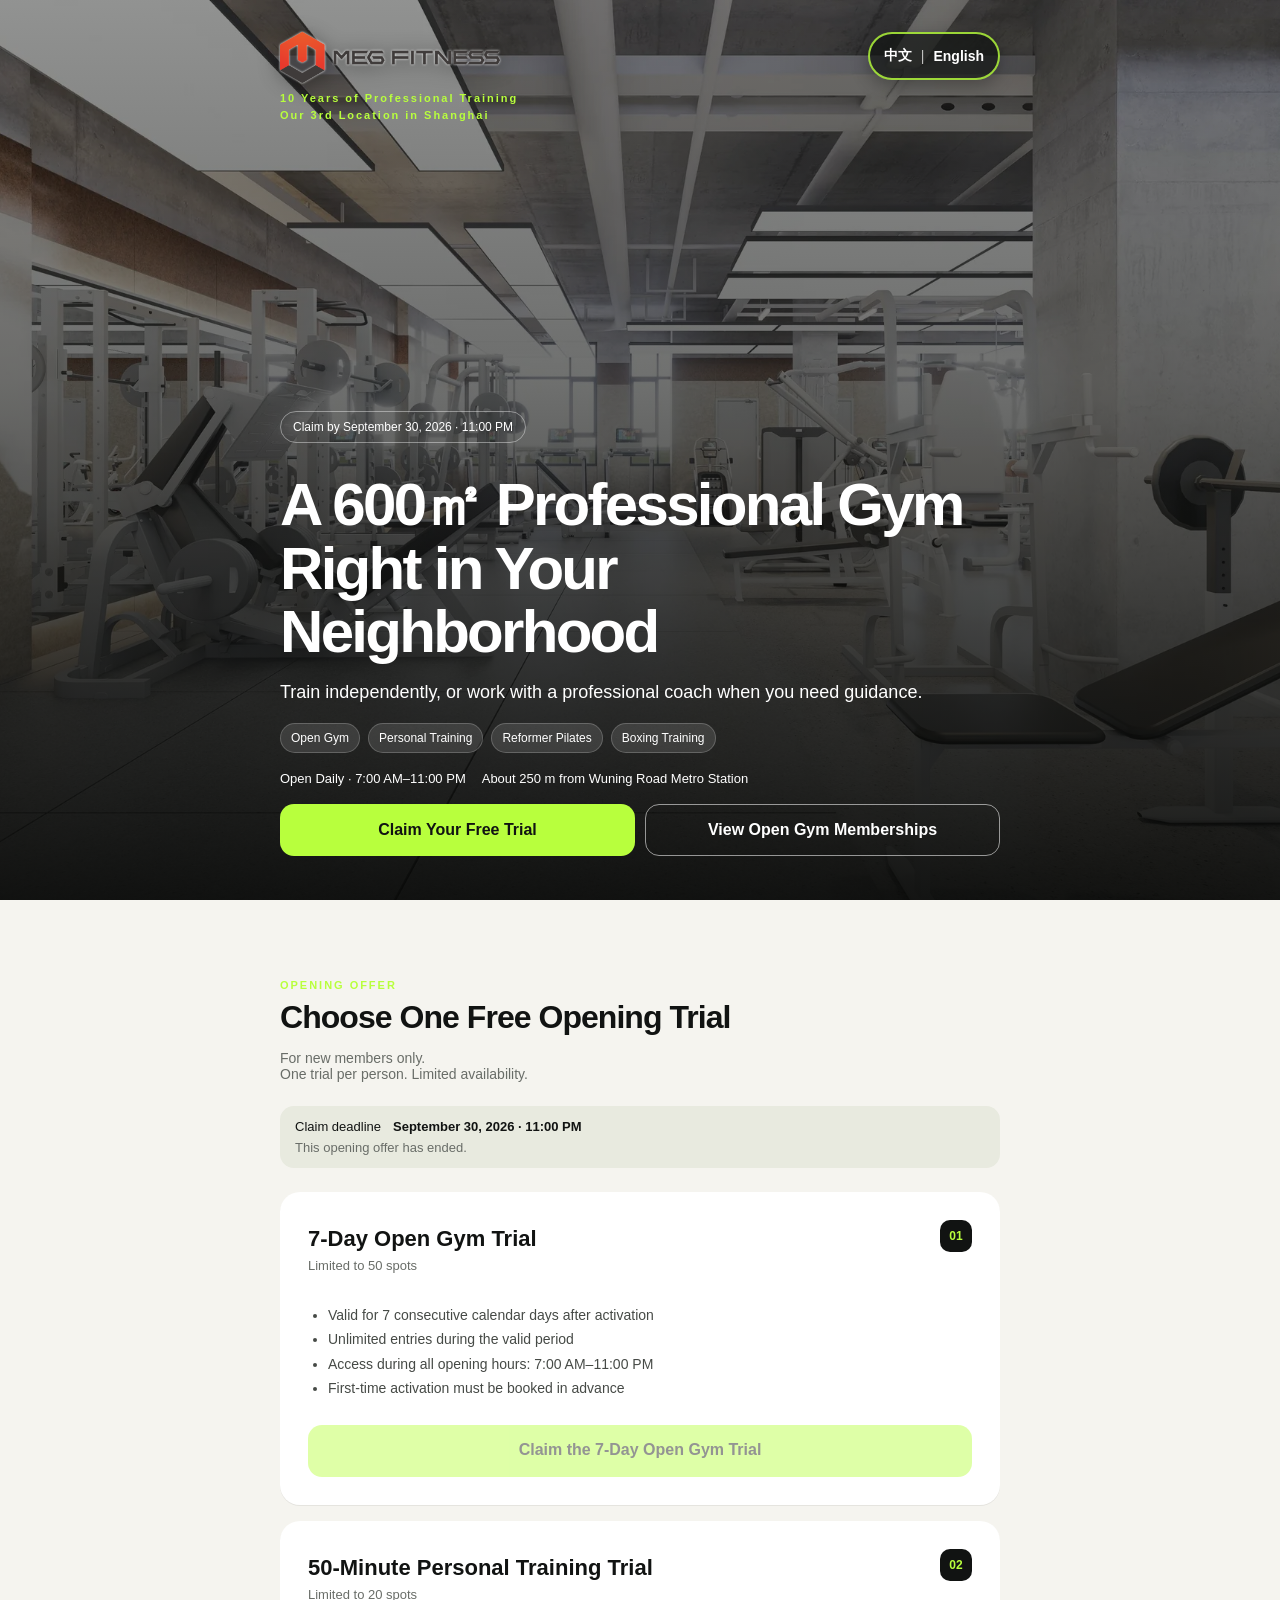
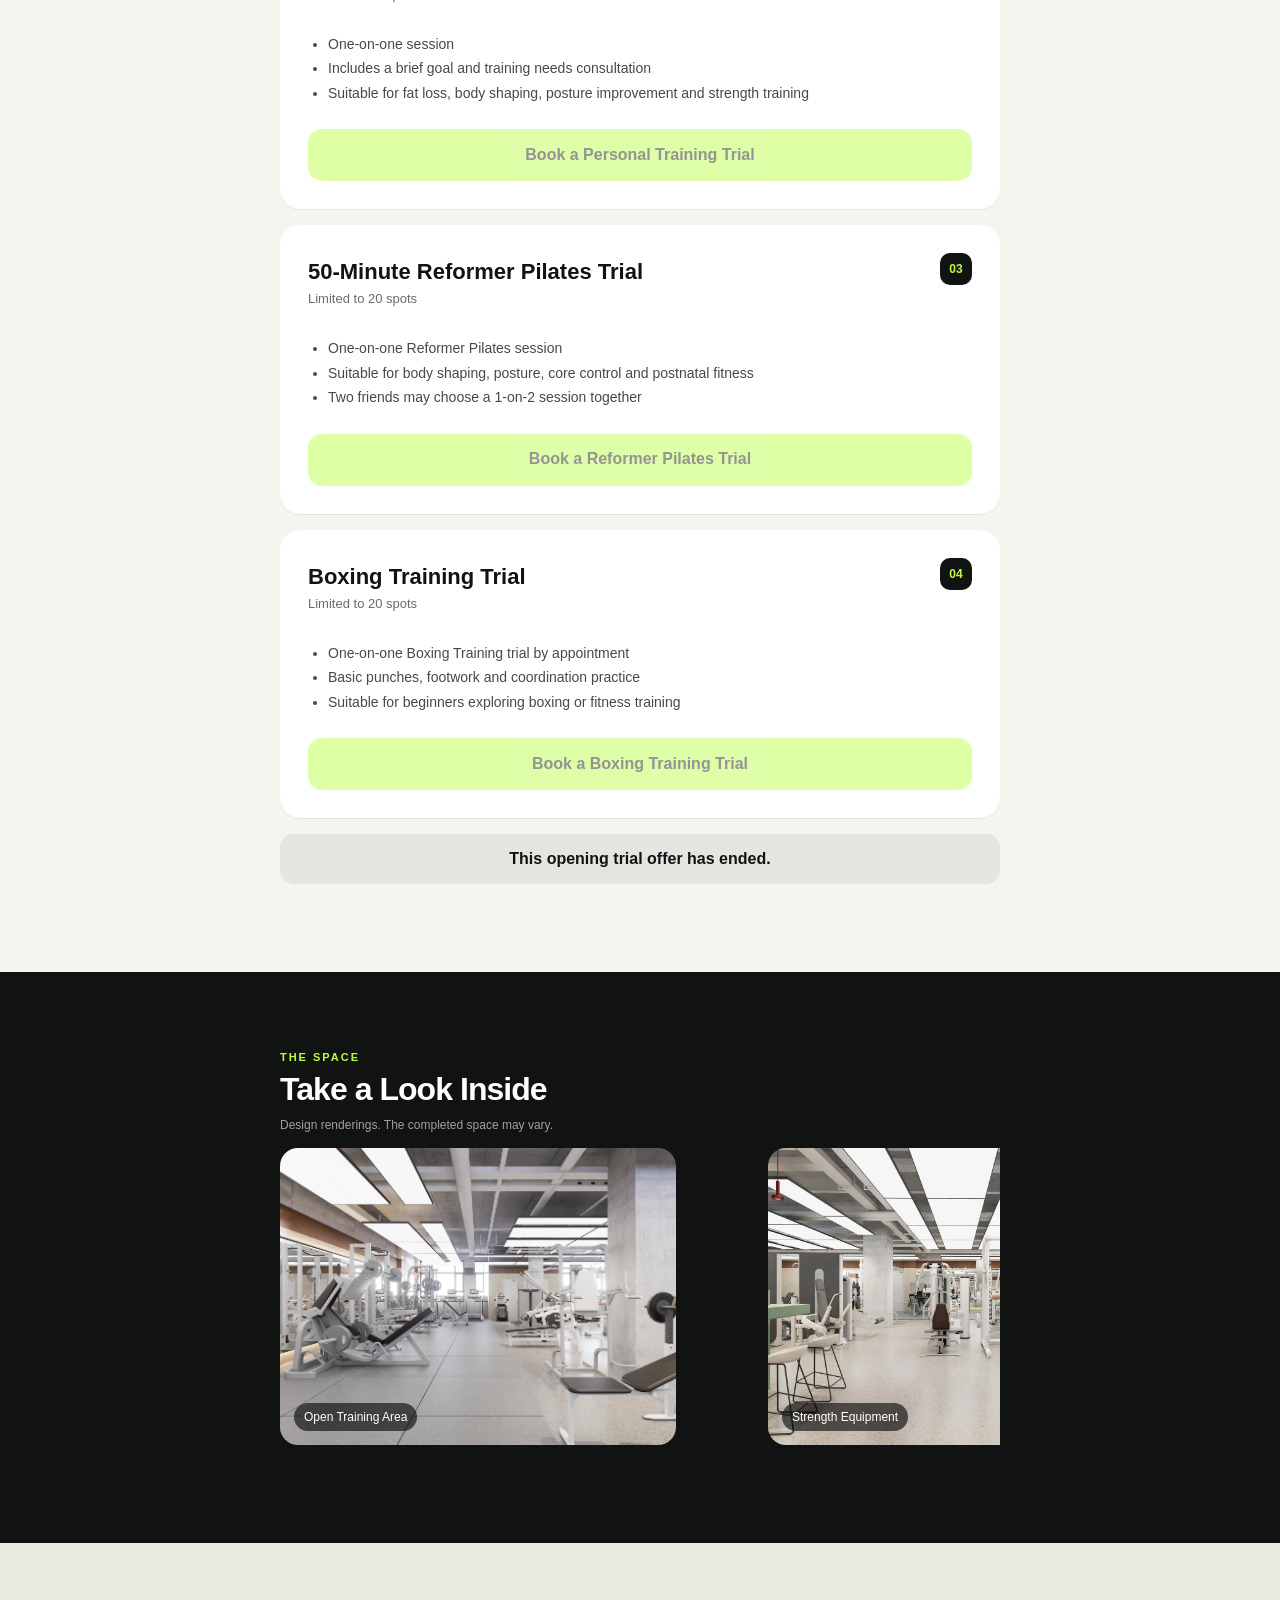
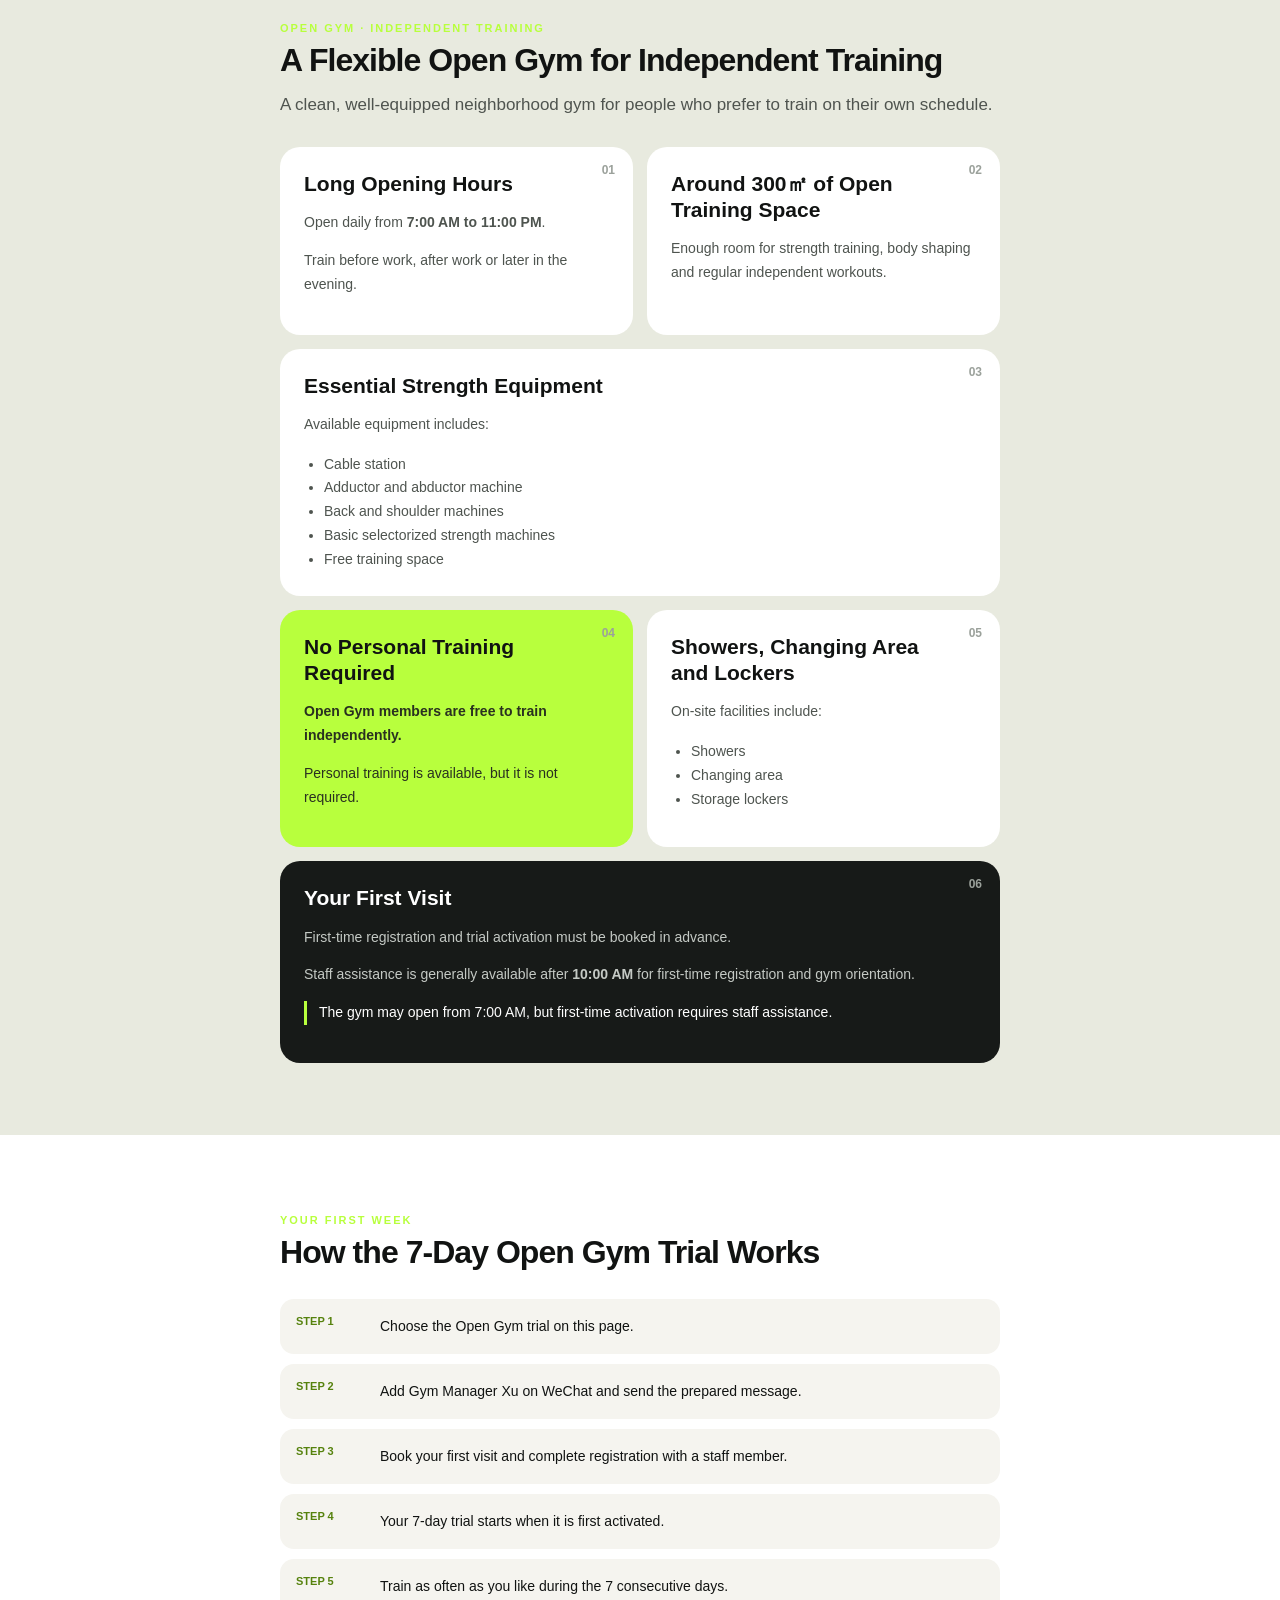
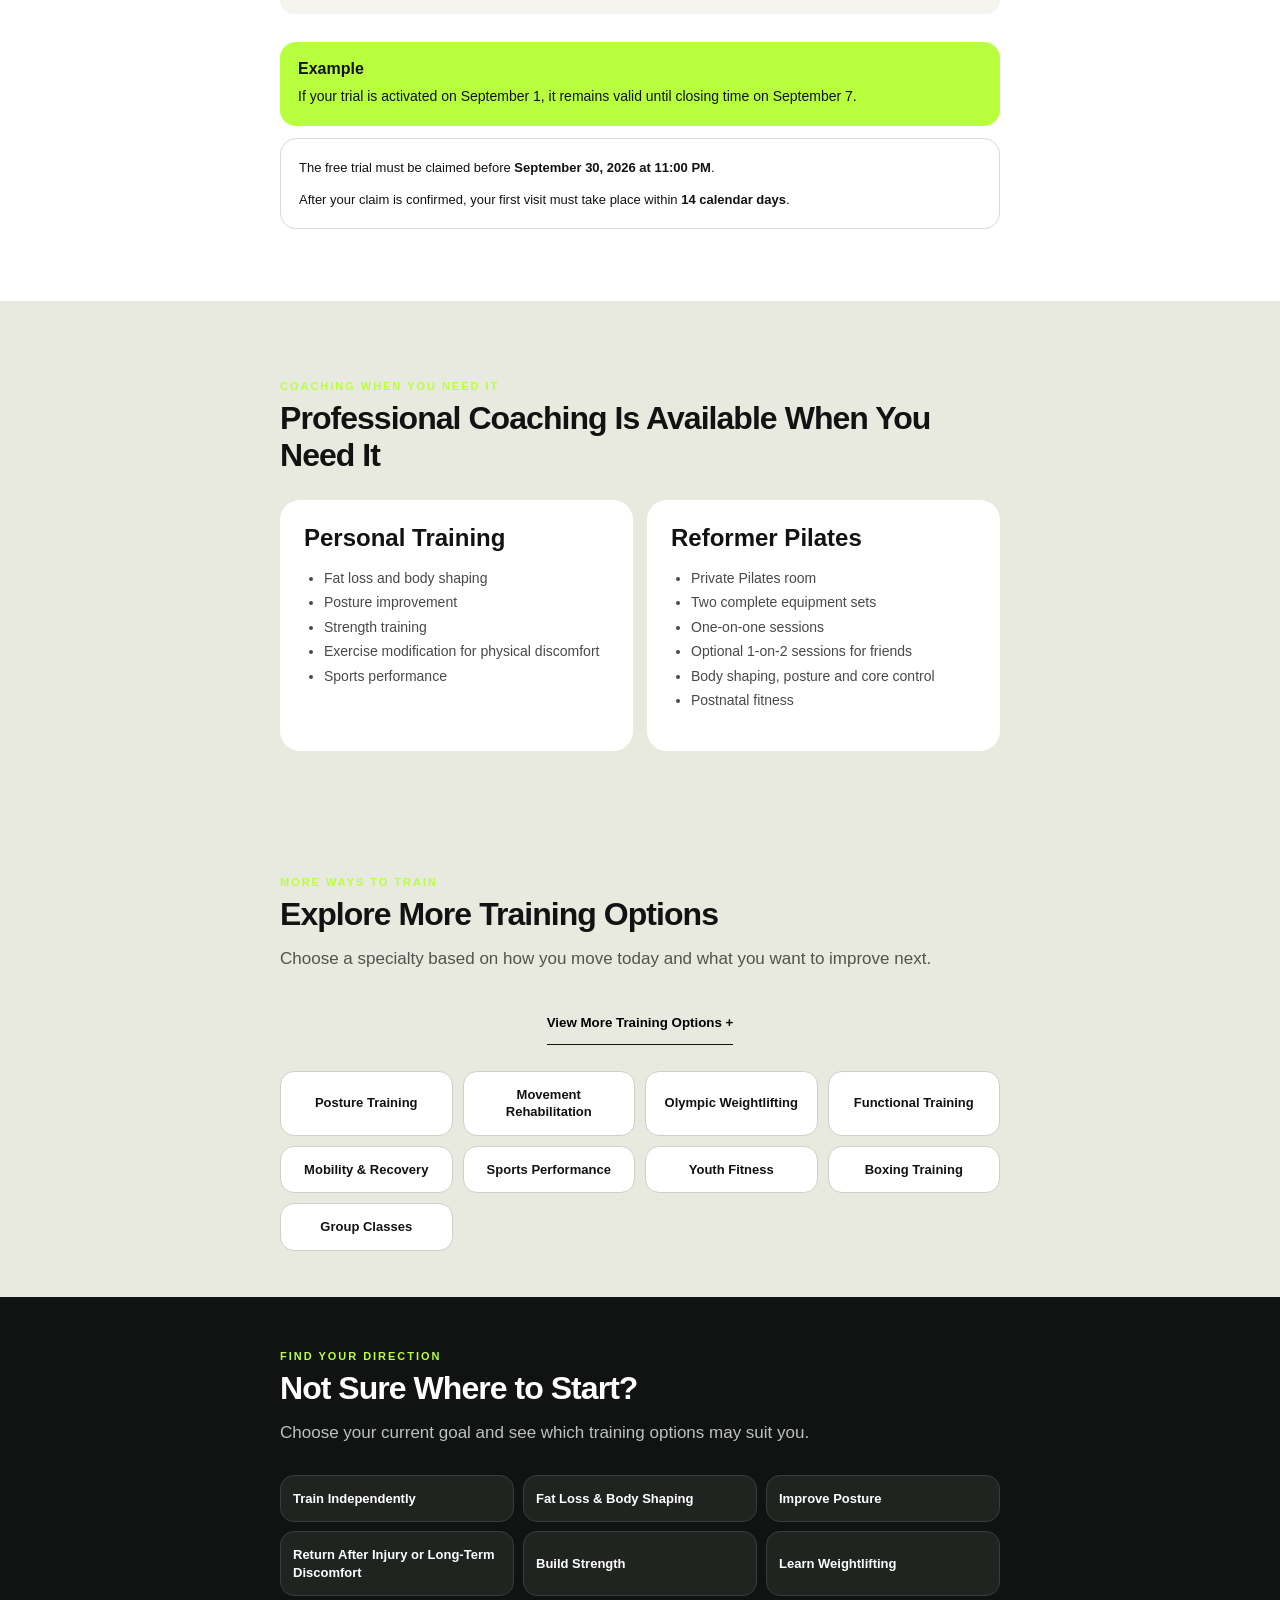
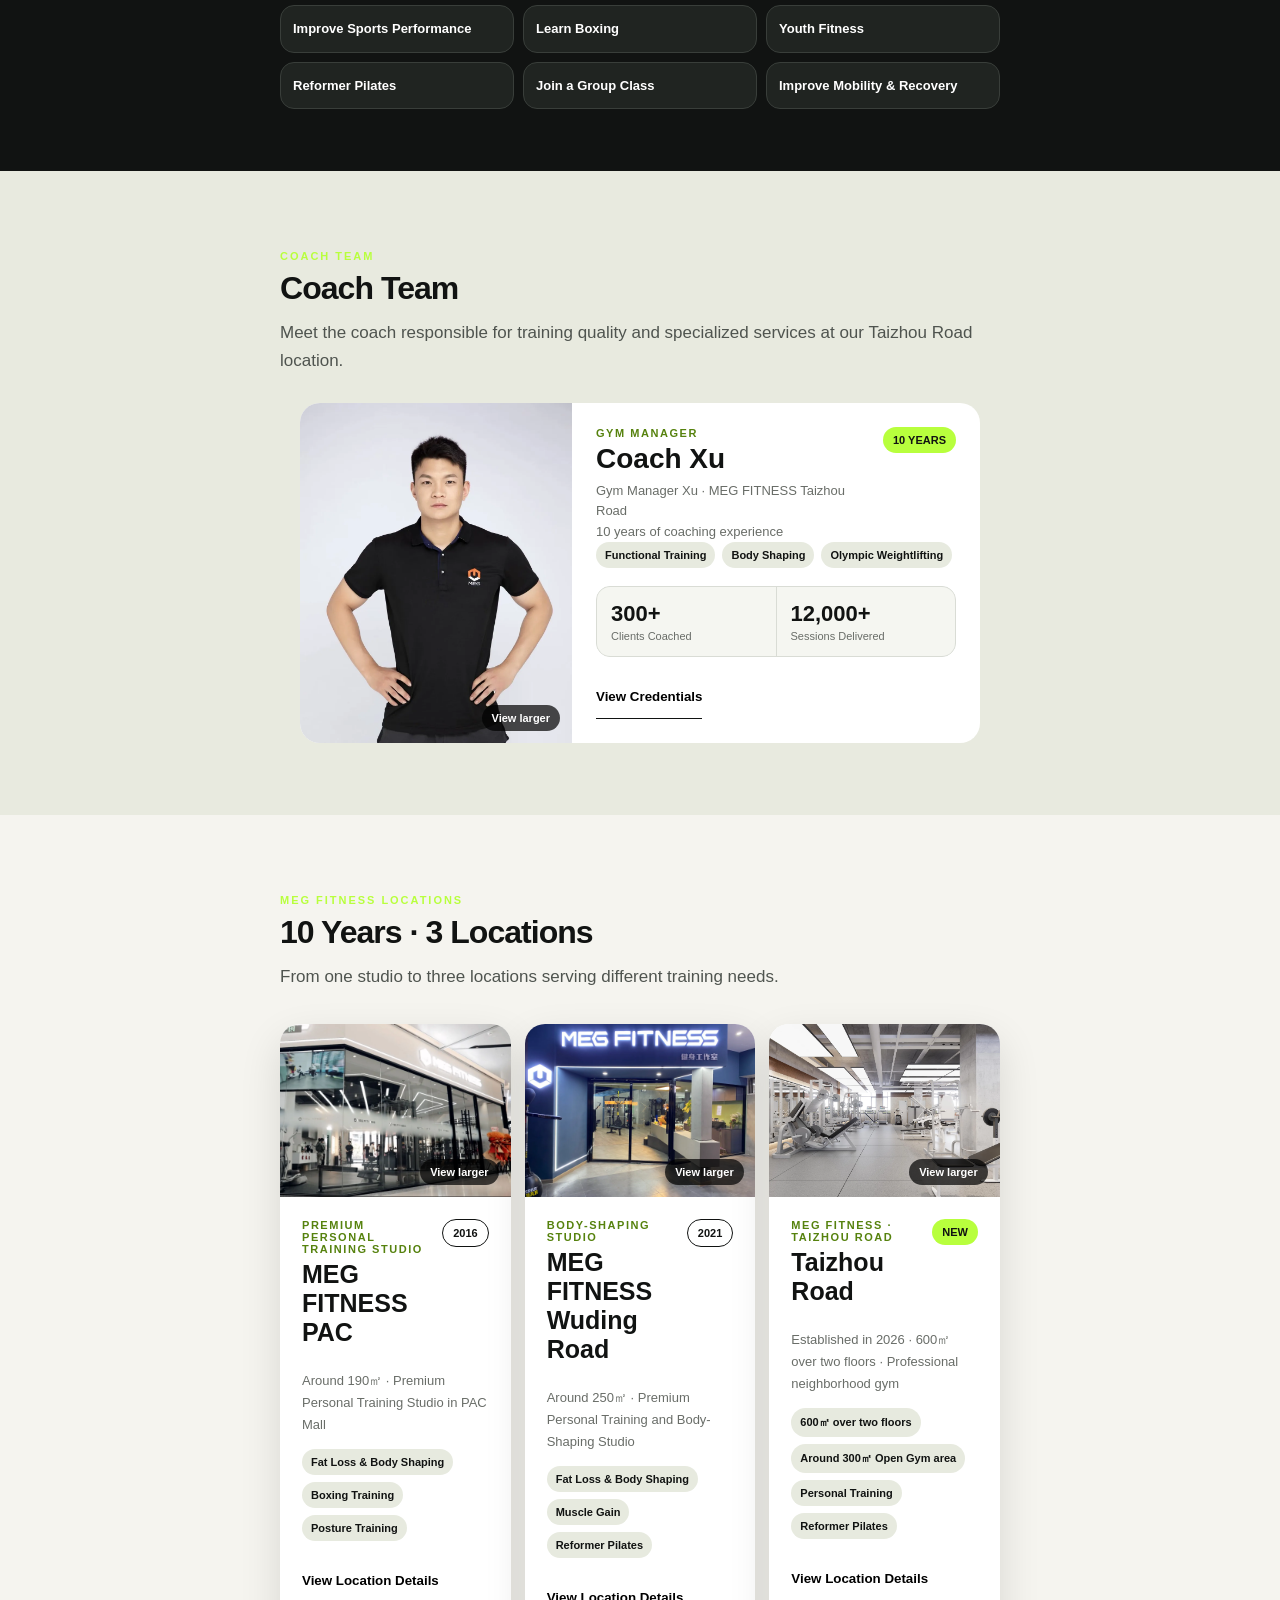
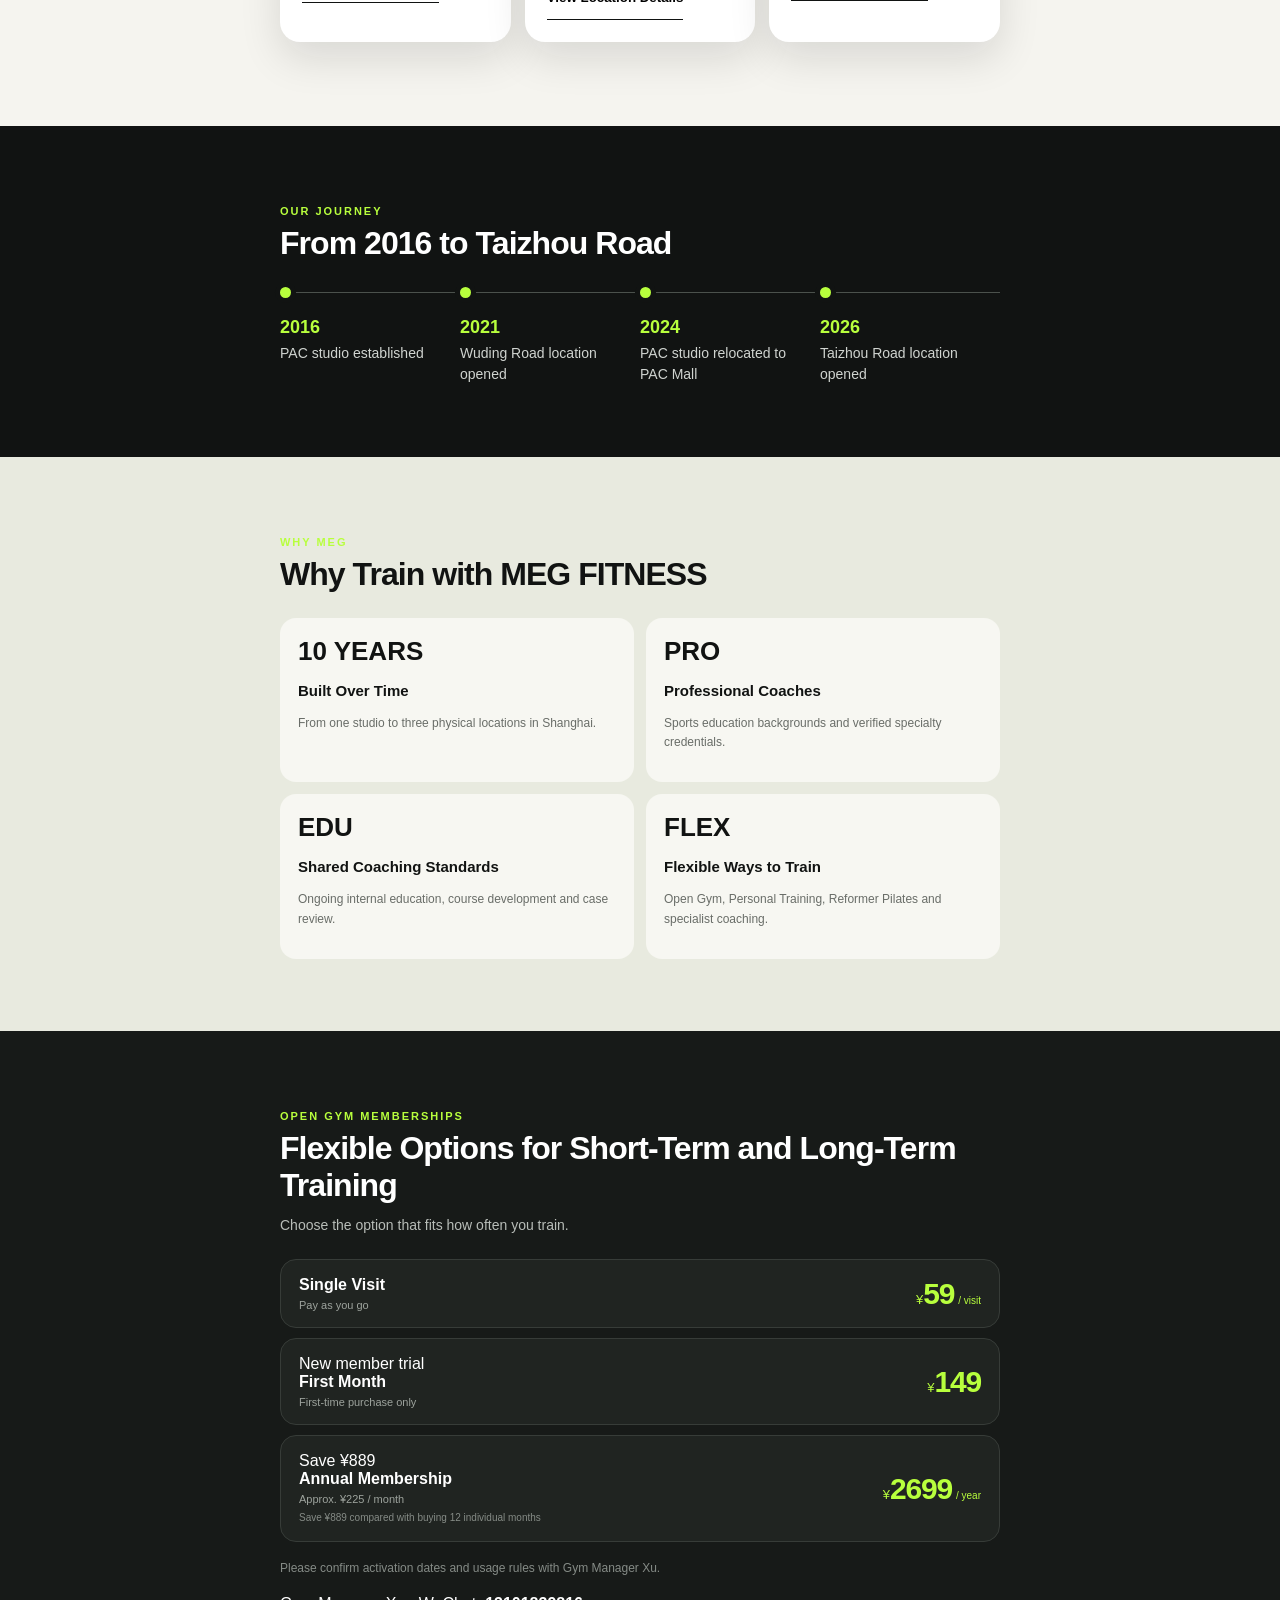
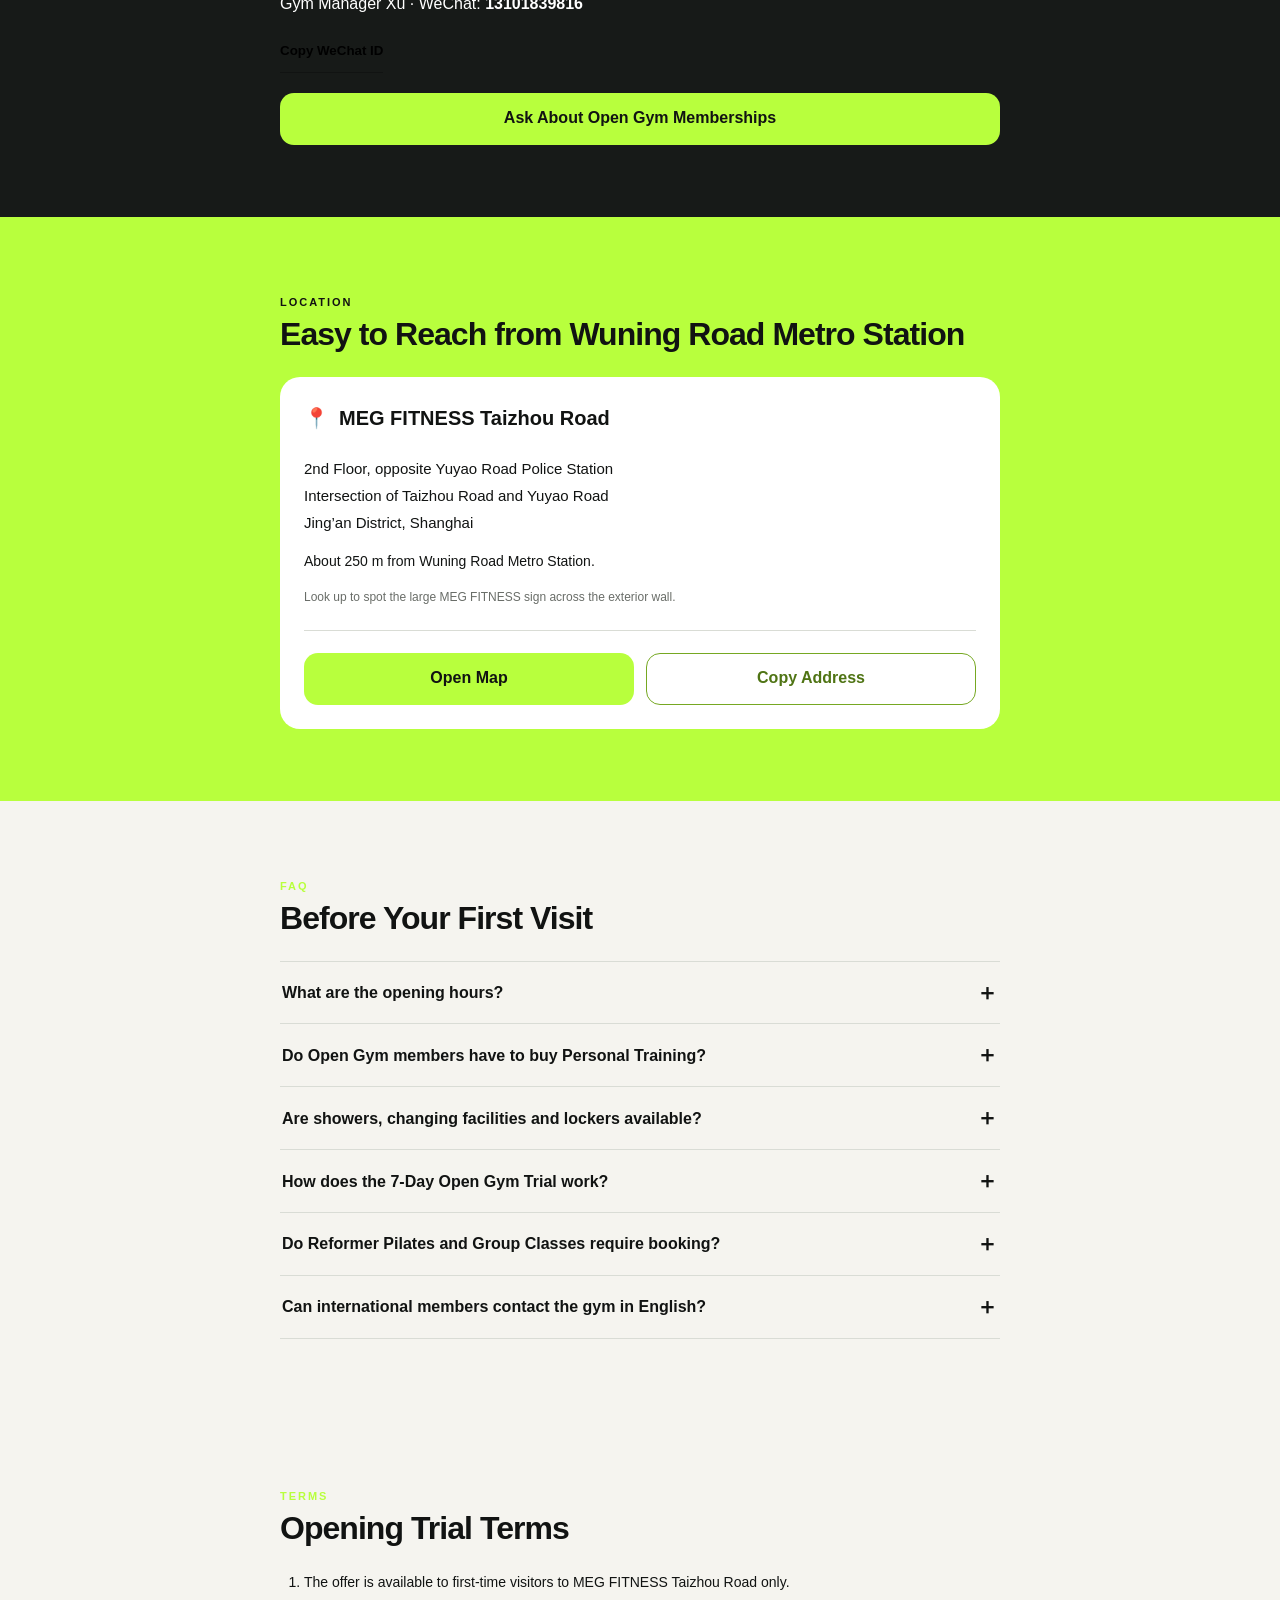
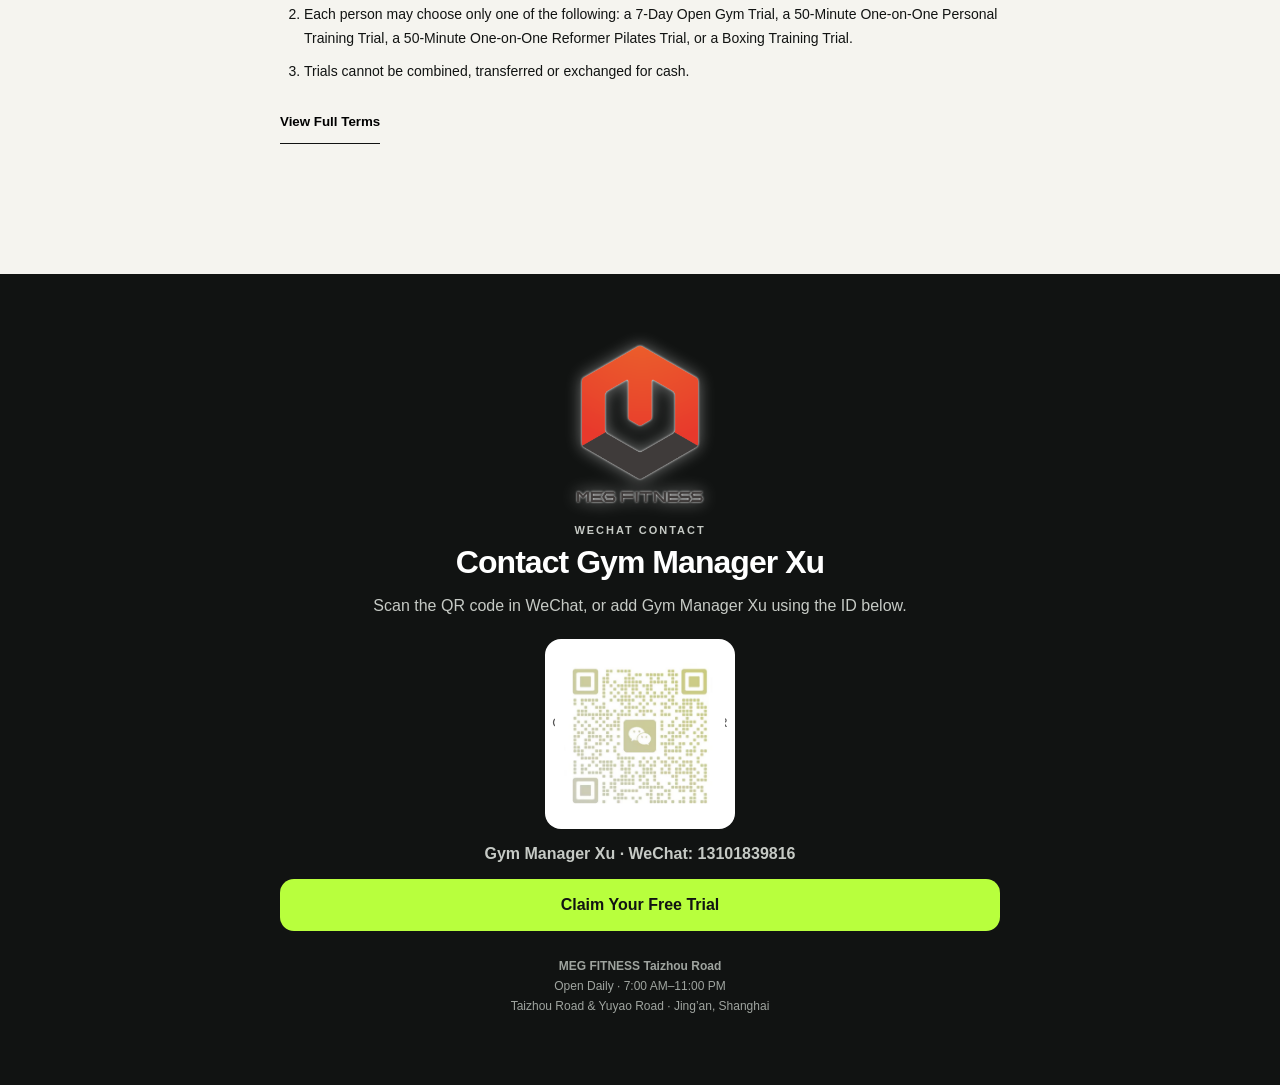
==== commit de2a1689: "feat: simplify memberships and add Dianping links" ====
--- a/en/index.html
+++ b/en/index.html
@@ -11,7 +11,7 @@
   <link rel="alternate" hreflang="zh-CN" href="https://taizhou.jinxiliu.com/">
   <link rel="alternate" hreflang="en" href="https://taizhou.jinxiliu.com/en/">
   <link rel="preload" as="image" href="/assets/hero.webp?v=20260806-2" fetchpriority="high">
-  <link rel="stylesheet" href="/styles.css?v=20260806-2">
+  <link rel="stylesheet" href="/styles.css?v=20260809-1">
 </head>
 <body class="lang-en" data-language="en" data-copy-success="Message Copied" data-copy-failure="Copy failed. Please press and hold the message to copy it." data-countdown-ended="This opening offer has ended.">
   <header class="hero" id="hero" data-nav-section>
@@ -198,16 +198,13 @@
     <section class="section soft-section"><div class="wrap"><p class="section-kicker">WHY MEG</p><h2>Why Train with MEG FITNESS</h2><div class="why-grid"><article><strong>10 YEARS</strong><h3>Built Over Time</h3><p>From one studio to three physical locations in Shanghai.</p></article><article><strong>PRO</strong><h3>Professional Coaches</h3><p>Sports education backgrounds and verified specialty credentials.</p></article><article><strong>EDU</strong><h3>Shared Coaching Standards</h3><p>Ongoing internal education, course development and case review.</p></article><article><strong>FLEX</strong><h3>Flexible Ways to Train</h3><p>Open Gym, Personal Training, Reformer Pilates and specialist coaching.</p></article></div></div></section></section>
 
     <section class="section price-section" id="open-gym-memberships" data-nav-section><div class="wrap">
-      <p class="section-kicker">OPEN GYM MEMBERSHIPS</p><h2>Flexible Options for Short-Term and Long-Term Training</h2><p class="price-intro">Savings are compared with the ¥299 One-Month Pass.</p>
+      <p class="section-kicker">OPEN GYM MEMBERSHIPS</p><h2>Flexible Options for Short-Term and Long-Term Training</h2><p class="price-intro">Choose the option that fits how often you train.</p>
       <div class="price-grid">
-        <article class="price-card"><div><h3>Single Visit</h3><p>Pay as you go for occasional training</p></div><div class="price-value"><span>¥</span><strong>59</strong><small>/ visit</small></div></article>
-        <article class="price-card"><div><span class="price-badge">About 50% off for new members</span><h3>First Month Offer</h3><p>First purchase only · Try one month first</p></div><div class="price-value"><span>¥</span><strong>149</strong></div></article>
-        <article class="price-card"><div><span class="price-badge">Save ¥600 over 12 months</span><h3>12-Month Monthly Plan</h3><p>¥2,988 total · Save ¥600 vs monthly passes</p></div><div class="price-value"><span>¥</span><strong>249</strong><small>/ month</small></div></article>
-        <article class="price-card"><div><span class="price-badge">Save ¥180 over 6 months</span><h3>6-Month Monthly Plan</h3><p>¥1,614 total · Save ¥180 vs monthly passes</p></div><div class="price-value"><span>¥</span><strong>269</strong><small>/ month</small></div></article>
-        <article class="price-card price-reference"><div><h3>One-Month Pass</h3><p>No continuous purchase required</p></div><div class="price-value"><span>¥</span><strong>299</strong><small>/ month</small></div></article>
-        <article class="price-card"><div><span class="price-badge">Save ¥889 over 12 months</span><h3>Annual Membership</h3><p>About ¥225 / month</p></div><div class="price-value"><span>¥</span><strong>2,699</strong><small>/ year</small></div></article>
-      </div>
-      <p class="price-note">Please confirm activation dates, continuous purchase, pause and usage rules with Gym Manager Xu.</p>
+        <article class="price-card"><div><h3>Single Visit</h3><p>Pay as you go</p></div><div class="price-value"><span>¥</span><strong>59</strong><small>/ visit</small></div></article>
+        <article class="price-card"><div><span class="price-badge">New member trial</span><h3>First Month</h3><p>First-time purchase only</p></div><div class="price-value"><span>¥</span><strong>149</strong></div></article>
+        <article class="price-card"><div><span class="price-badge">Save ¥889</span><h3>Annual Membership</h3><p>Approx. ¥225 / month</p><small class="price-saving-note">Save ¥889 compared with buying 12 individual months</small></div><div class="price-value"><span>¥</span><strong>2699</strong><small>/ year</small></div></article>
+      </div>
+      <p class="price-note">Please confirm activation dates and usage rules with Gym Manager Xu.</p>
       <p class="manager-wechat-line">Gym Manager Xu · WeChat: <strong>13101839816</strong></p><button class="text-button" type="button" data-copy-manager-wechat data-wechat="13101839816">Copy WeChat ID</button>
       <button class="btn btn-primary message-button membership-message-button js-open-gym-membership" type="button">Ask About Open Gym Memberships</button>
     </div></section>
@@ -264,6 +261,6 @@
     <div class="image-preview-content"><button class="image-preview-close" type="button" data-close-image-preview aria-label="Close image preview">×</button><img loading="lazy" decoding="async" id="imagePreviewImg" alt=""></div>
   </div>
   <div class="toast" id="toast" role="status" aria-live="polite" aria-atomic="true"></div>
-  <script defer src="/config.js?v=20260806-2"></script><script defer src="/app.js?v=20260808-1"></script>
+  <script defer src="/config.js?v=20260809-1"></script><script defer src="/app.js?v=20260809-1"></script>
 </body>
 </html>
--- a/styles.css
+++ b/styles.css
@@ -79,6 +79,9 @@
 
 @media(prefers-reduced-motion:reduce){.toast,.mobile-cta-bar,.faq-answer,.coach-details:not([hidden]),.brand-location-detail:not([hidden]),.goal-result:not([hidden]){transition:none!important;animation:none!important}}
 
+/* Membership savings and optional Dianping store links — 20260809-1 */
+.price-saving-note{display:block;margin-top:5px;color:#858b86;font-size:10px;line-height:1.5}.dianping-link{display:inline-flex;width:100%;min-height:44px;align-items:center;justify-content:center;margin-top:16px;border:1px solid #cdd1c8;border-radius:12px;background:#f7f7f2;color:var(--ink);padding:10px 12px;font-size:13px;font-weight:800;line-height:1.35;text-align:center;text-decoration:none;overflow-wrap:anywhere}.brand-location-body .dianping-link+.text-button{margin-top:10px}
+
 /* Training navigation and language visibility refinements — 20260804-6 */
 .language-switch{
   min-height:48px;
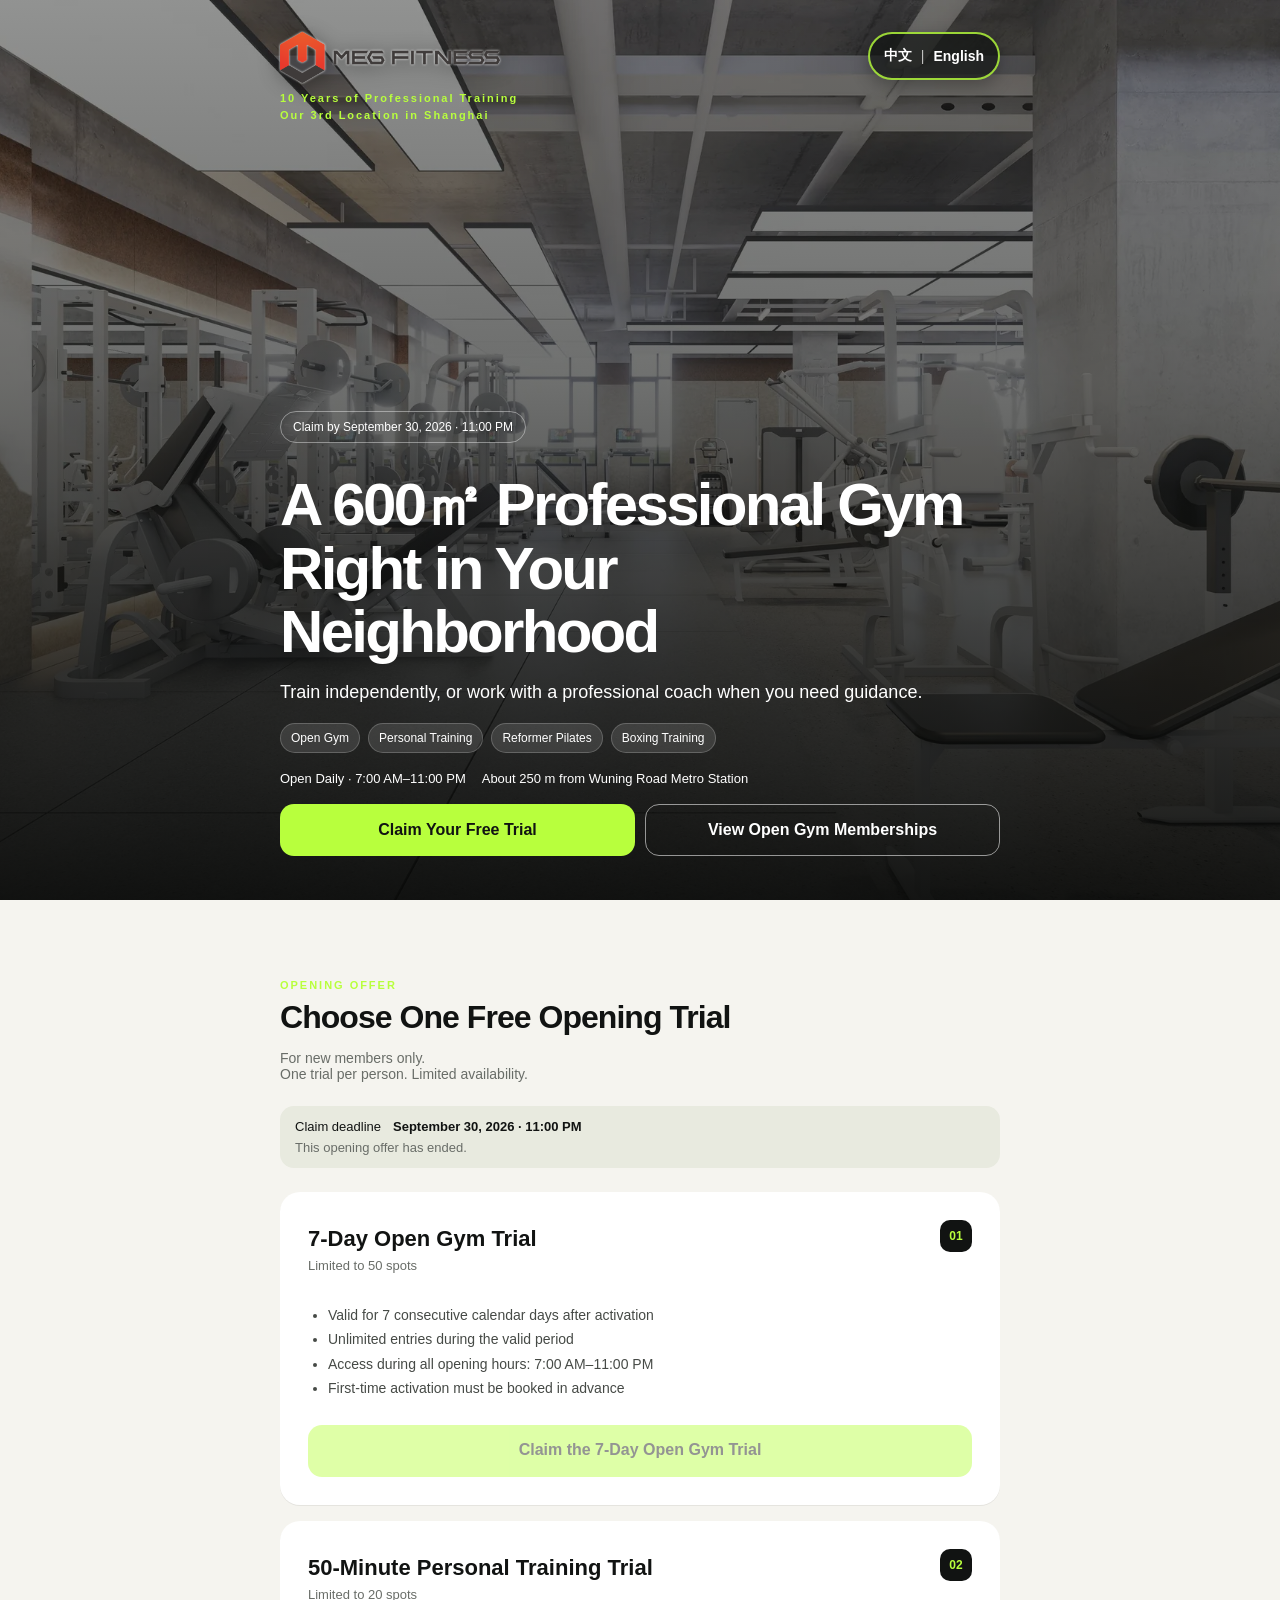
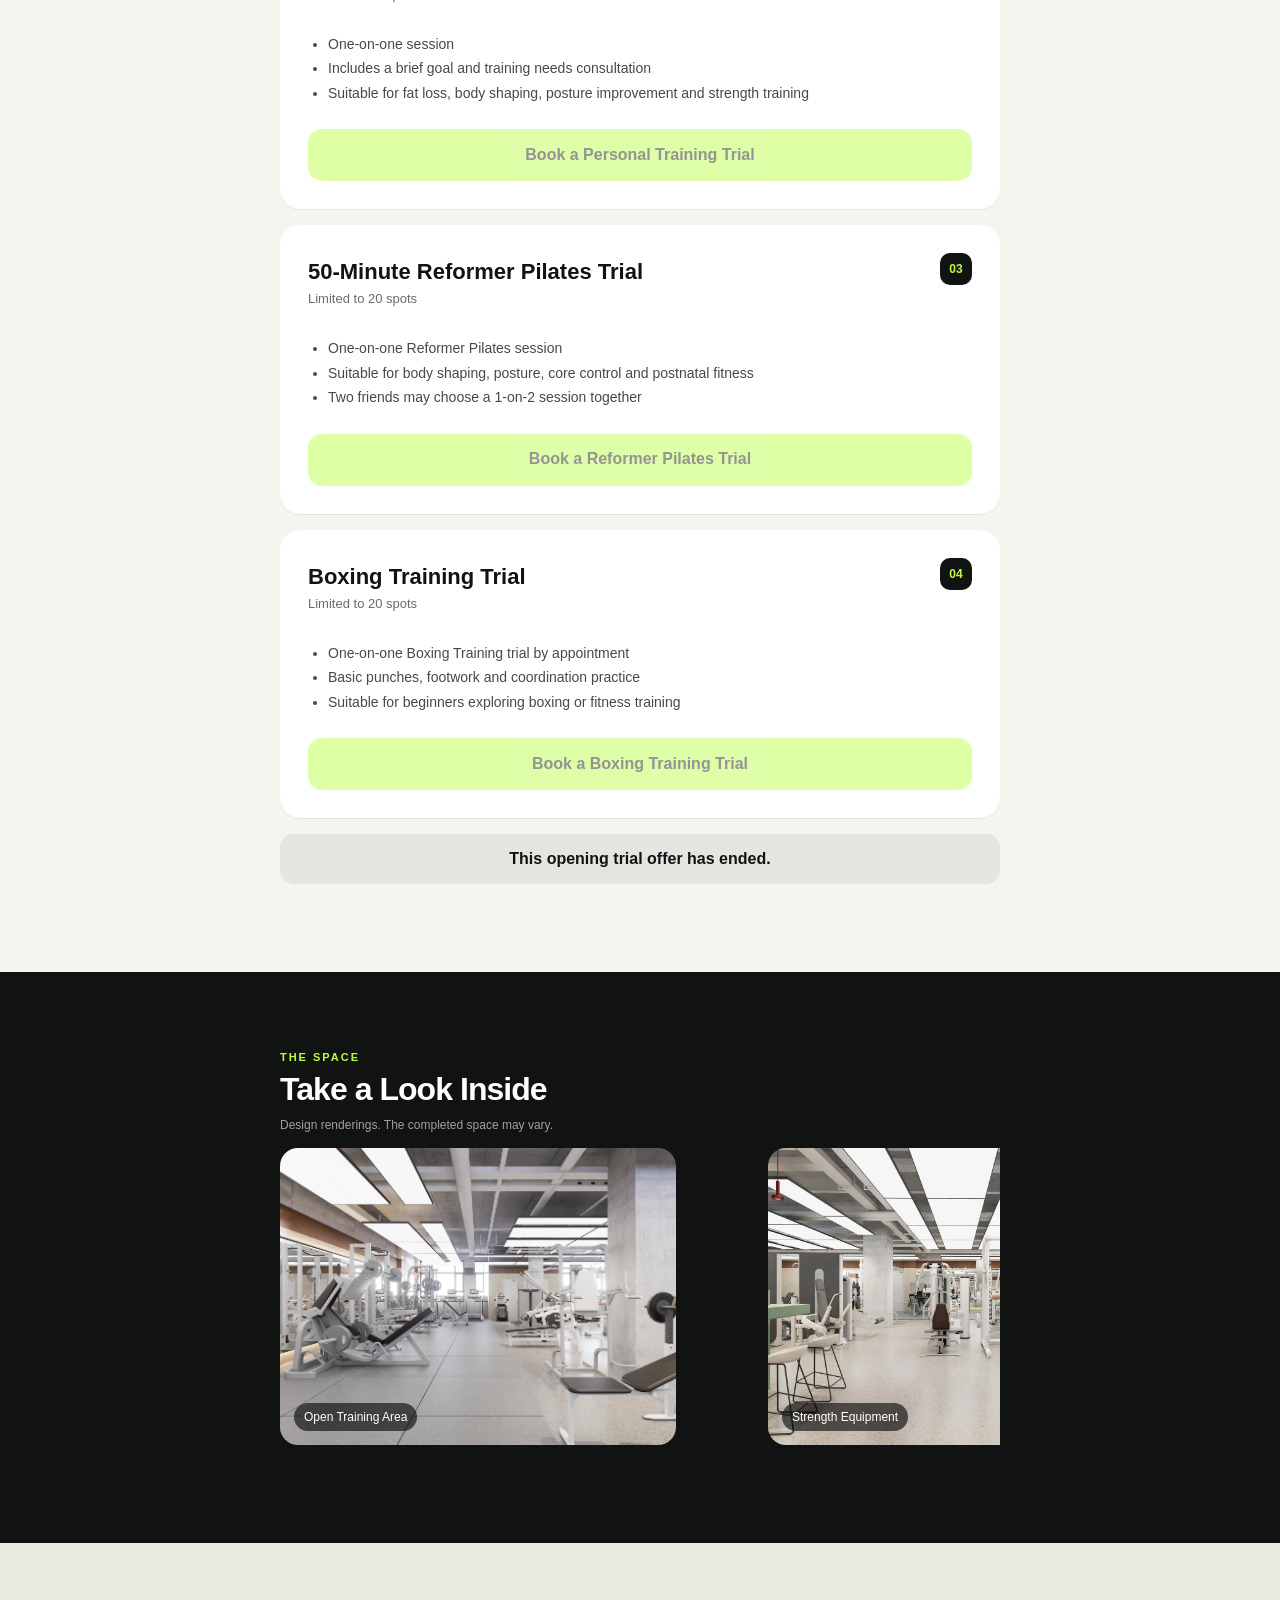
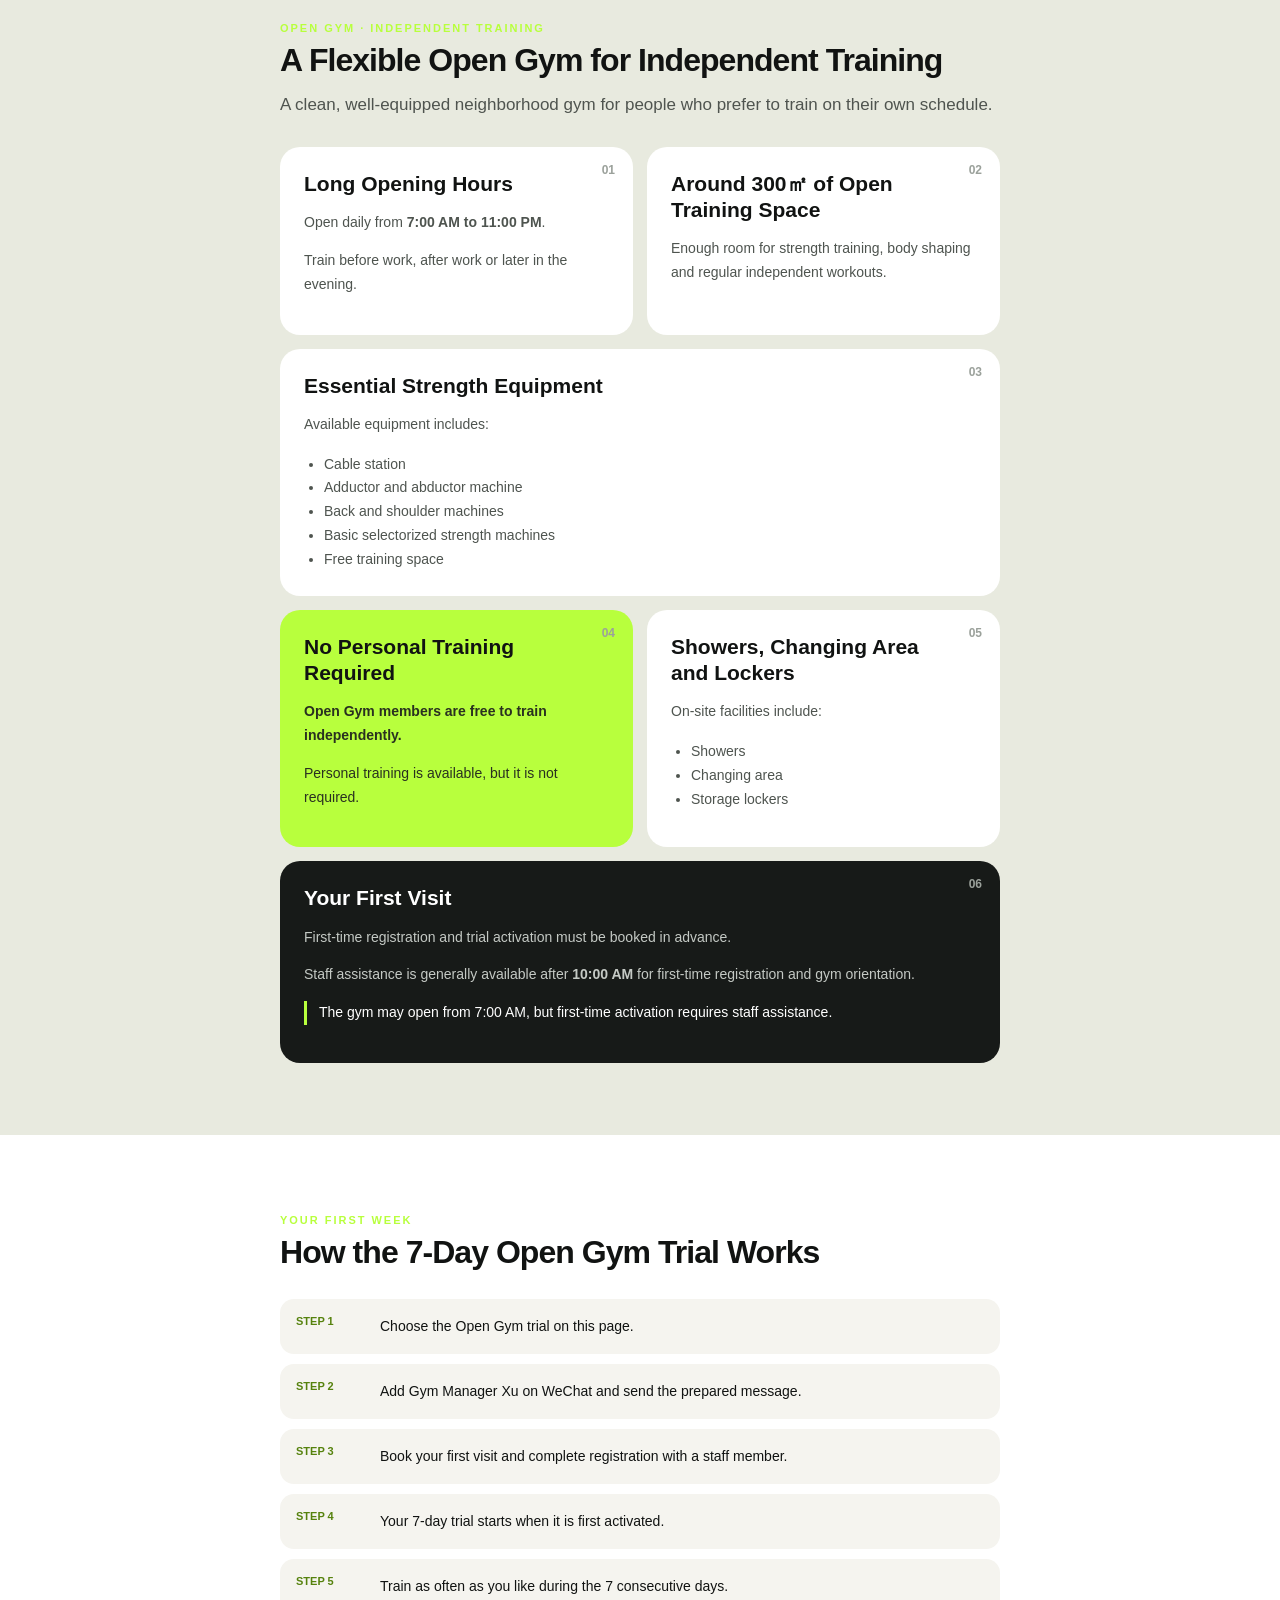
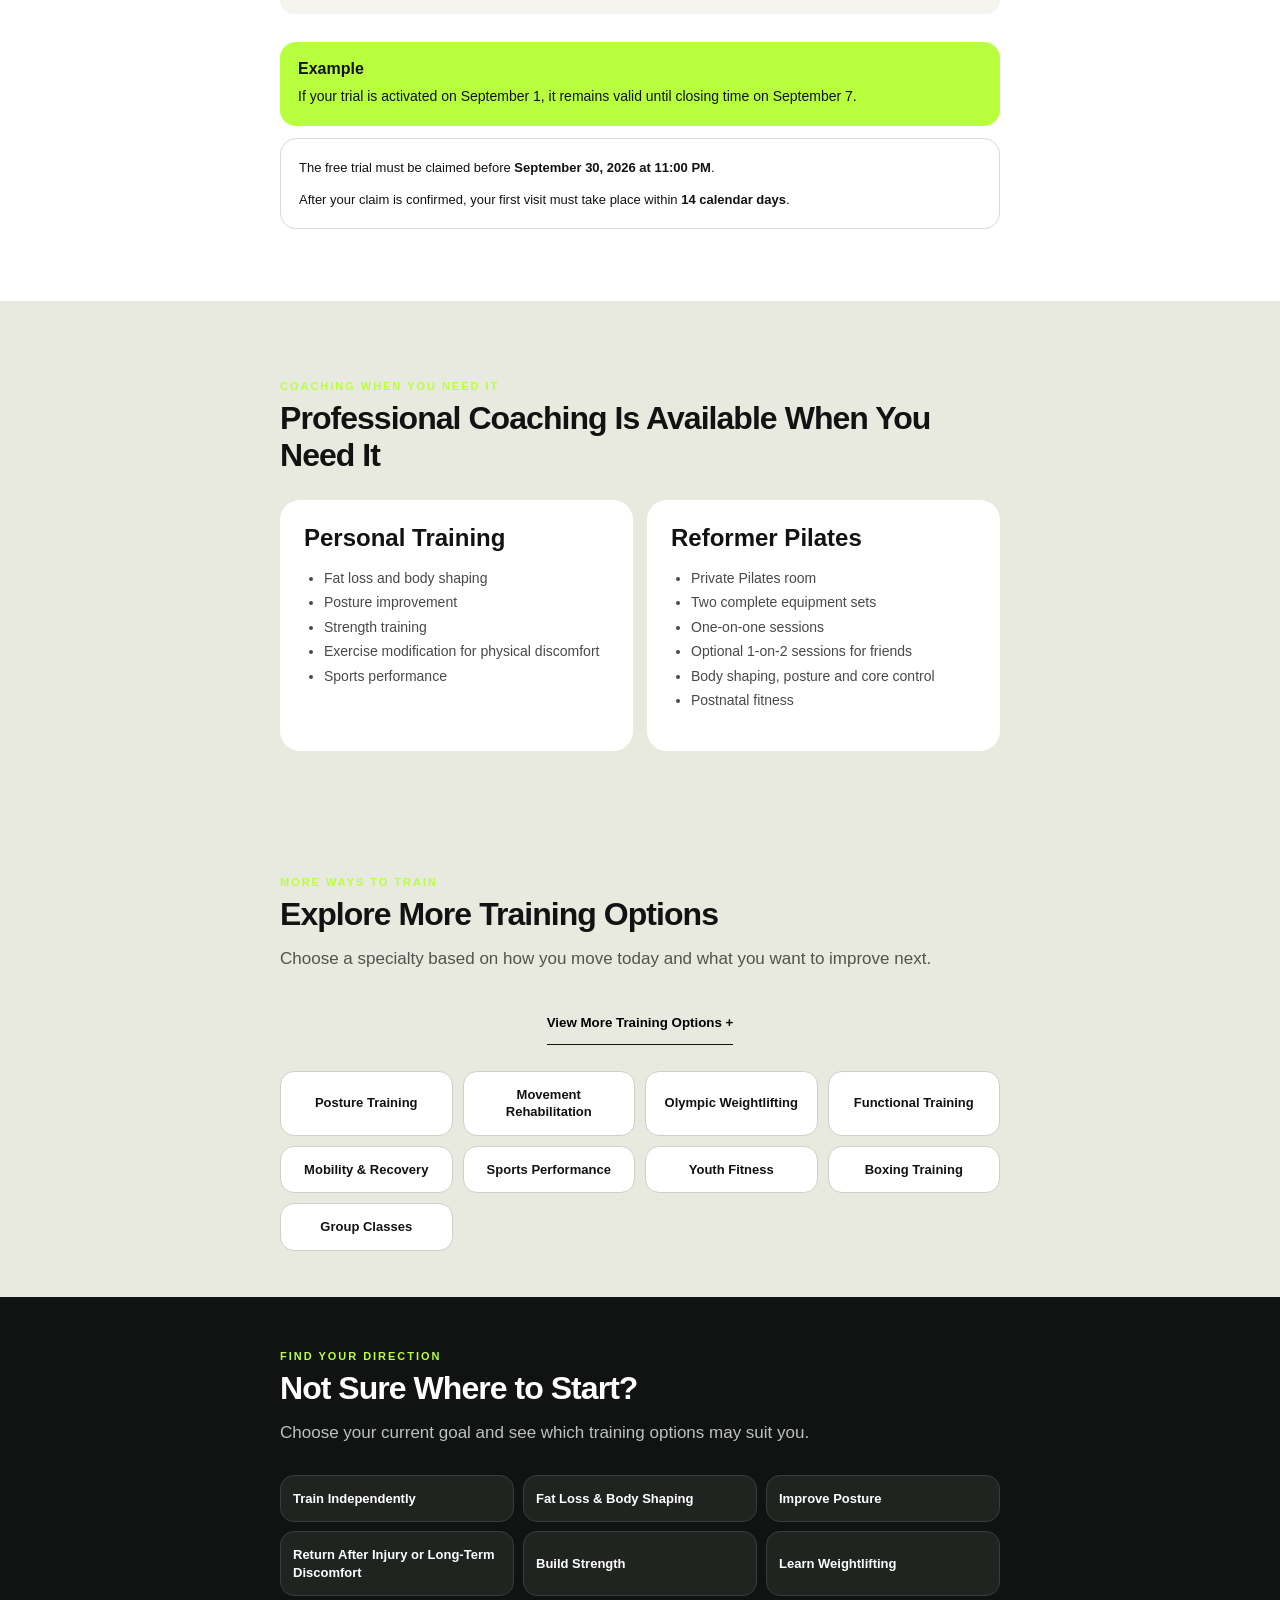
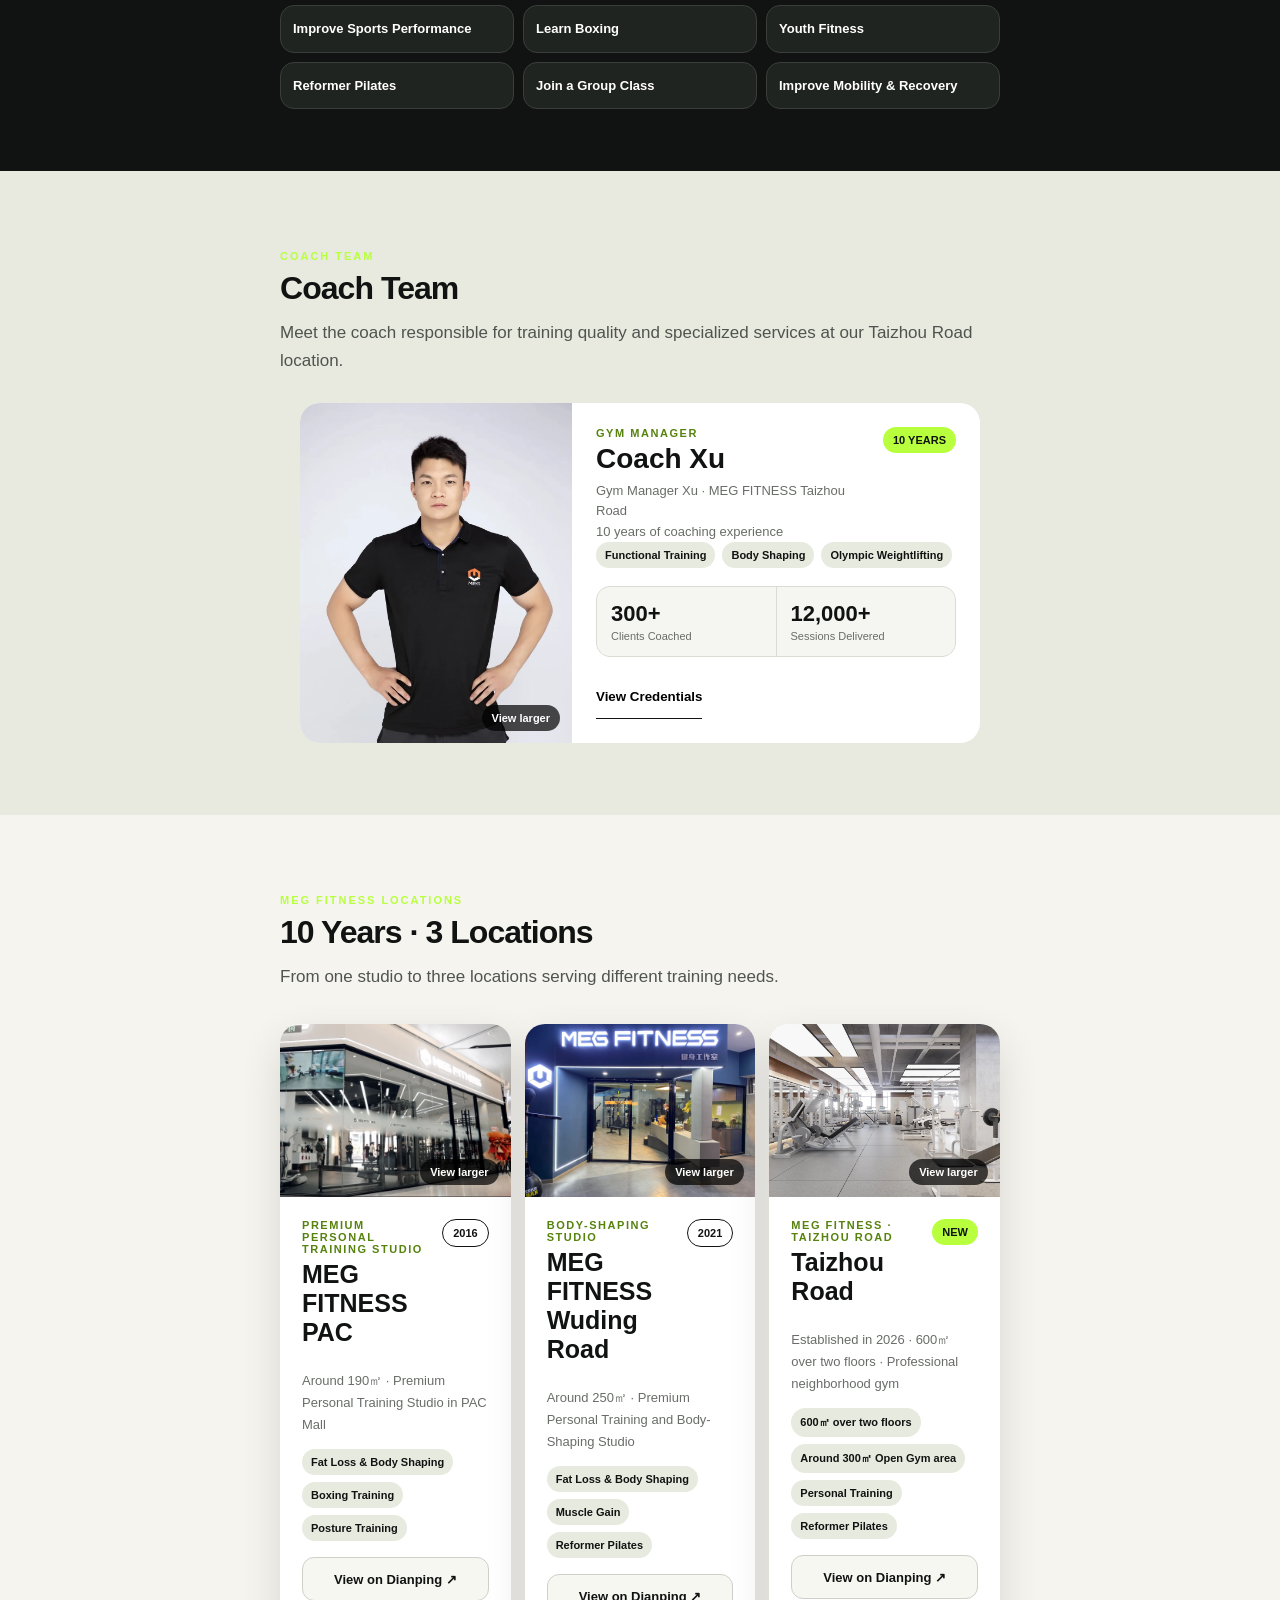
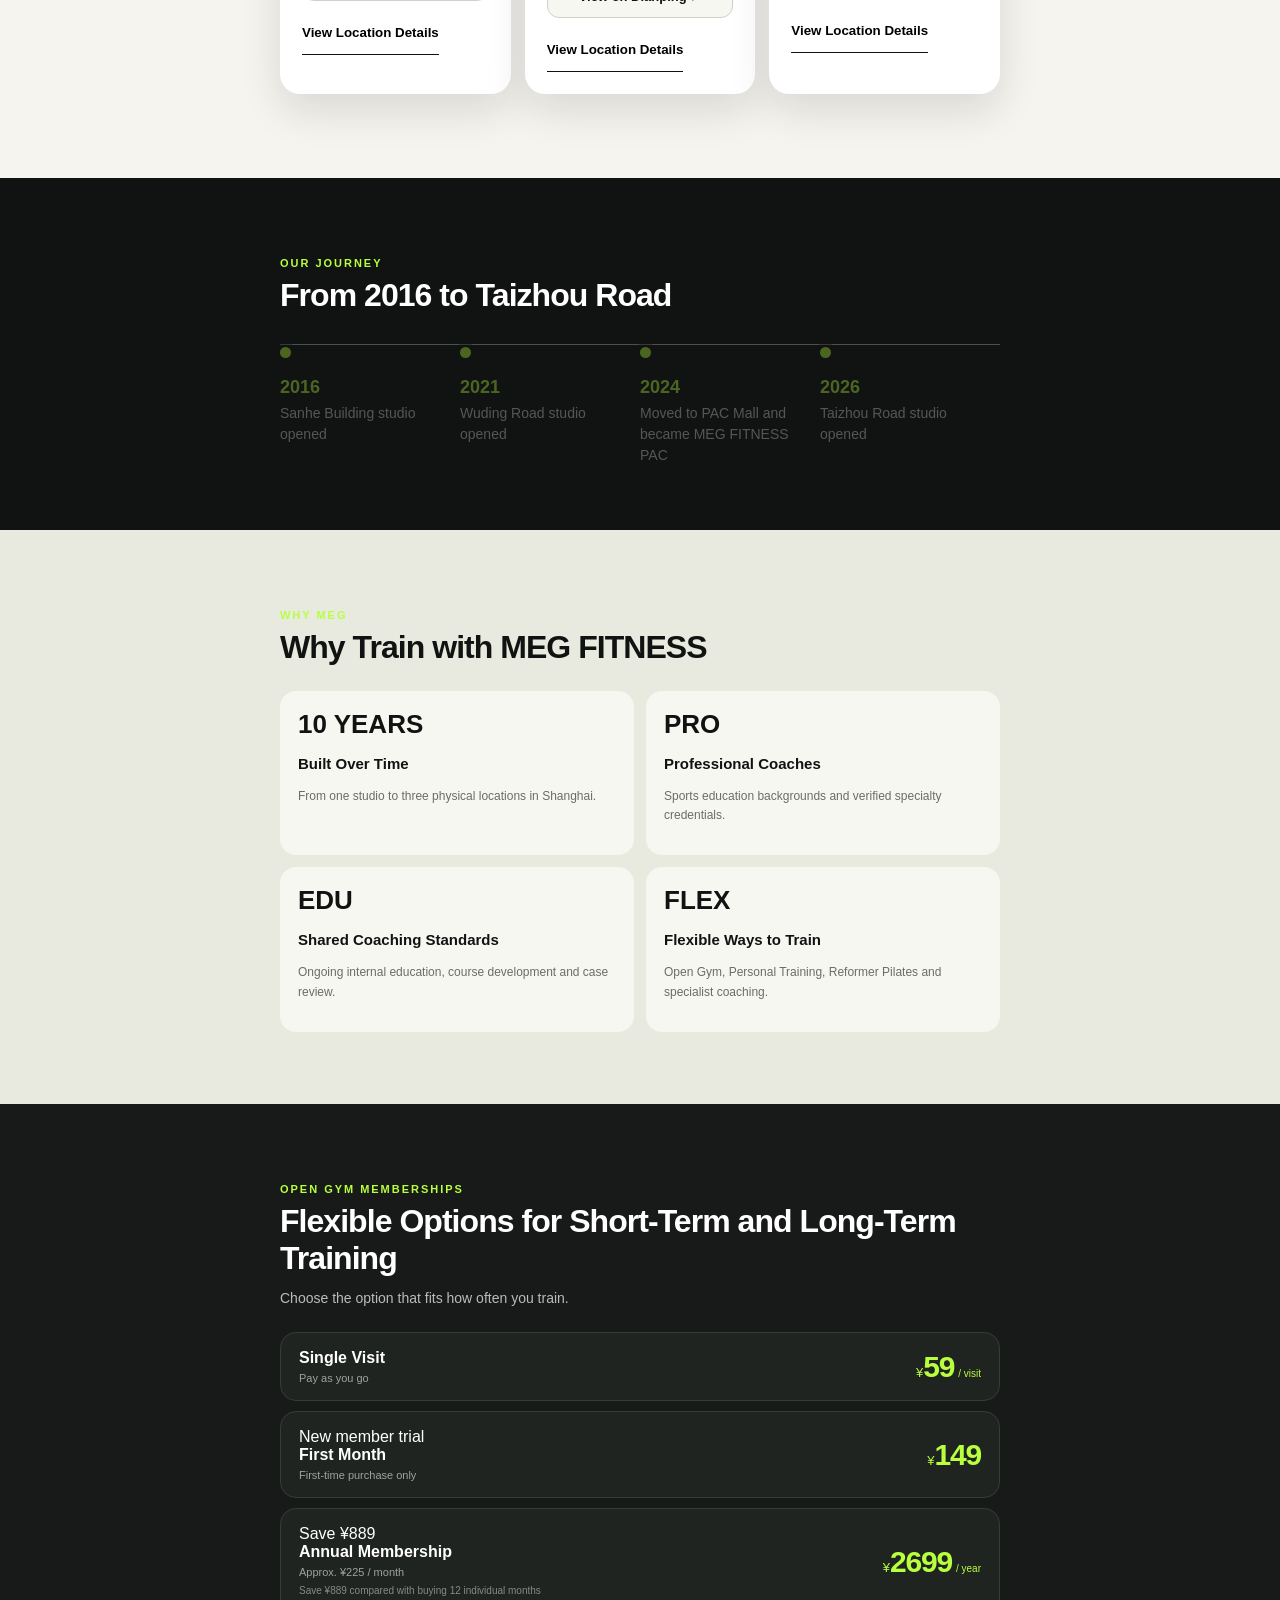
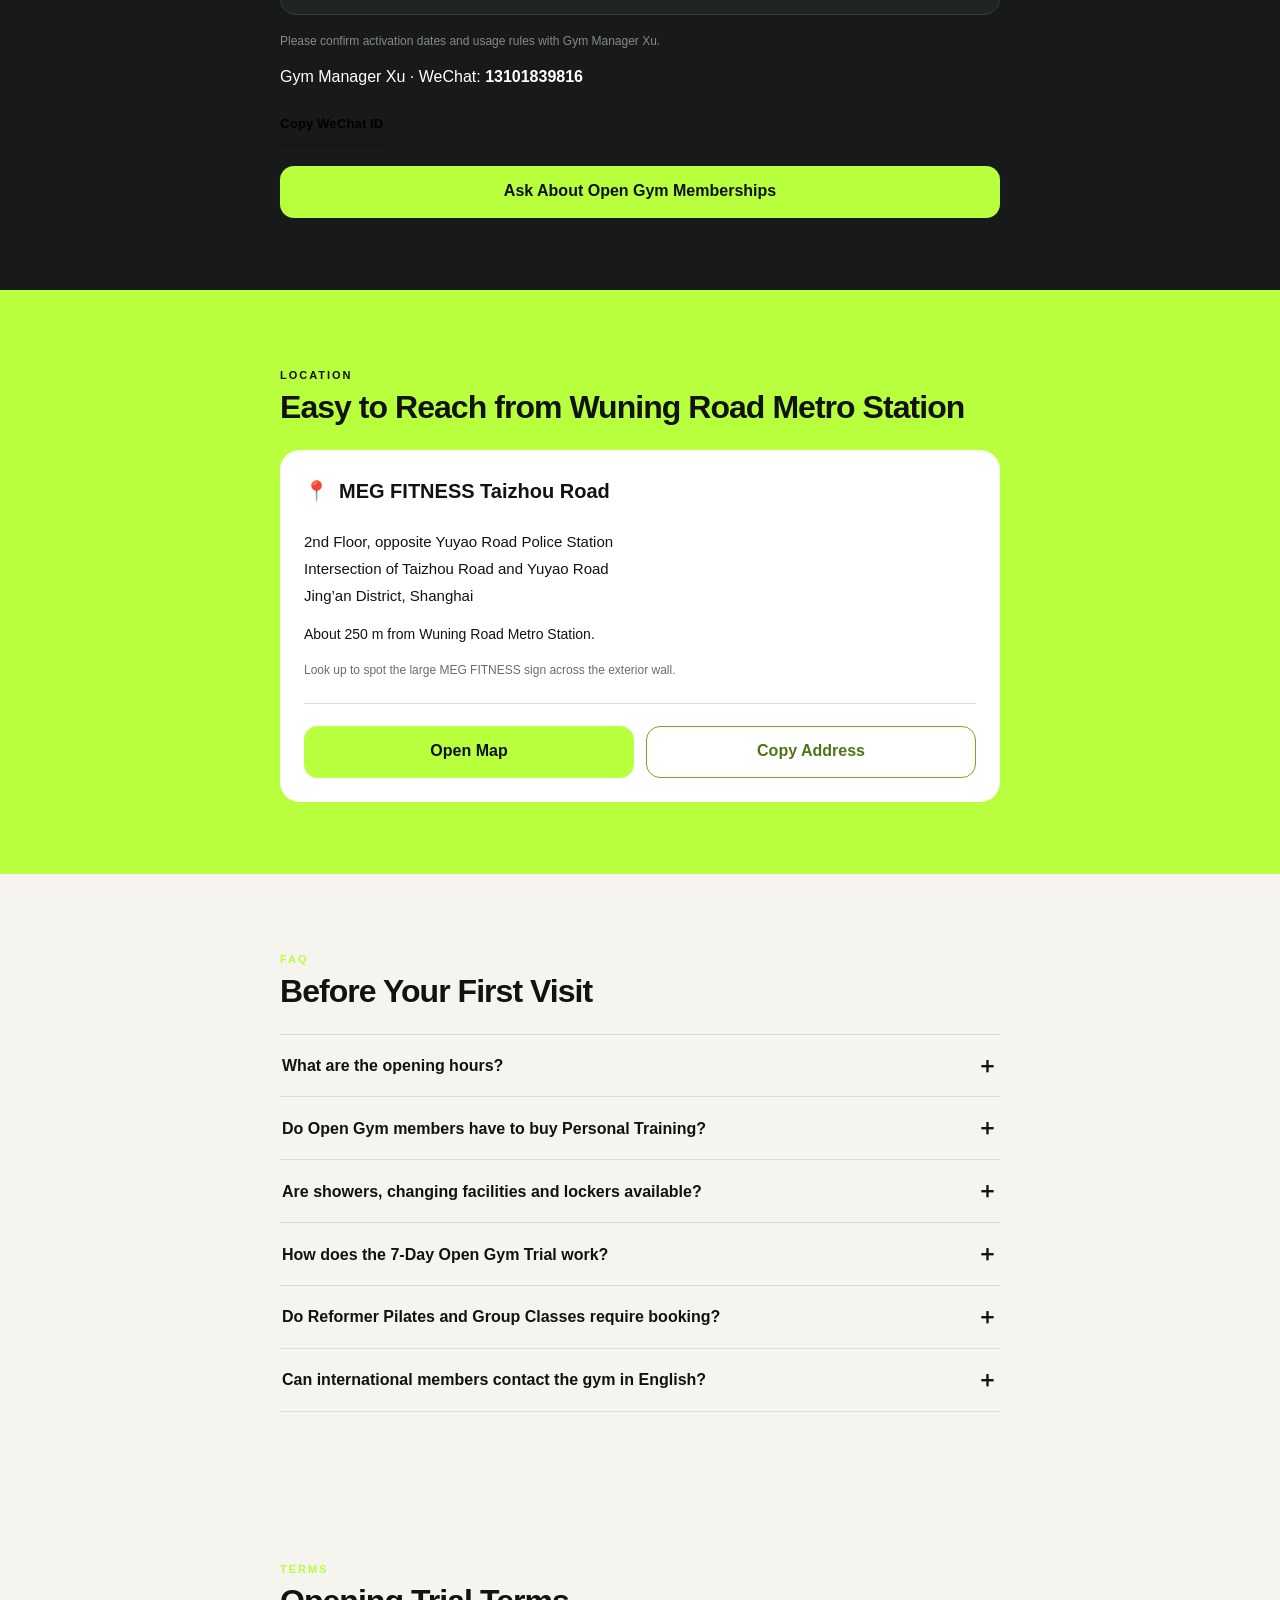
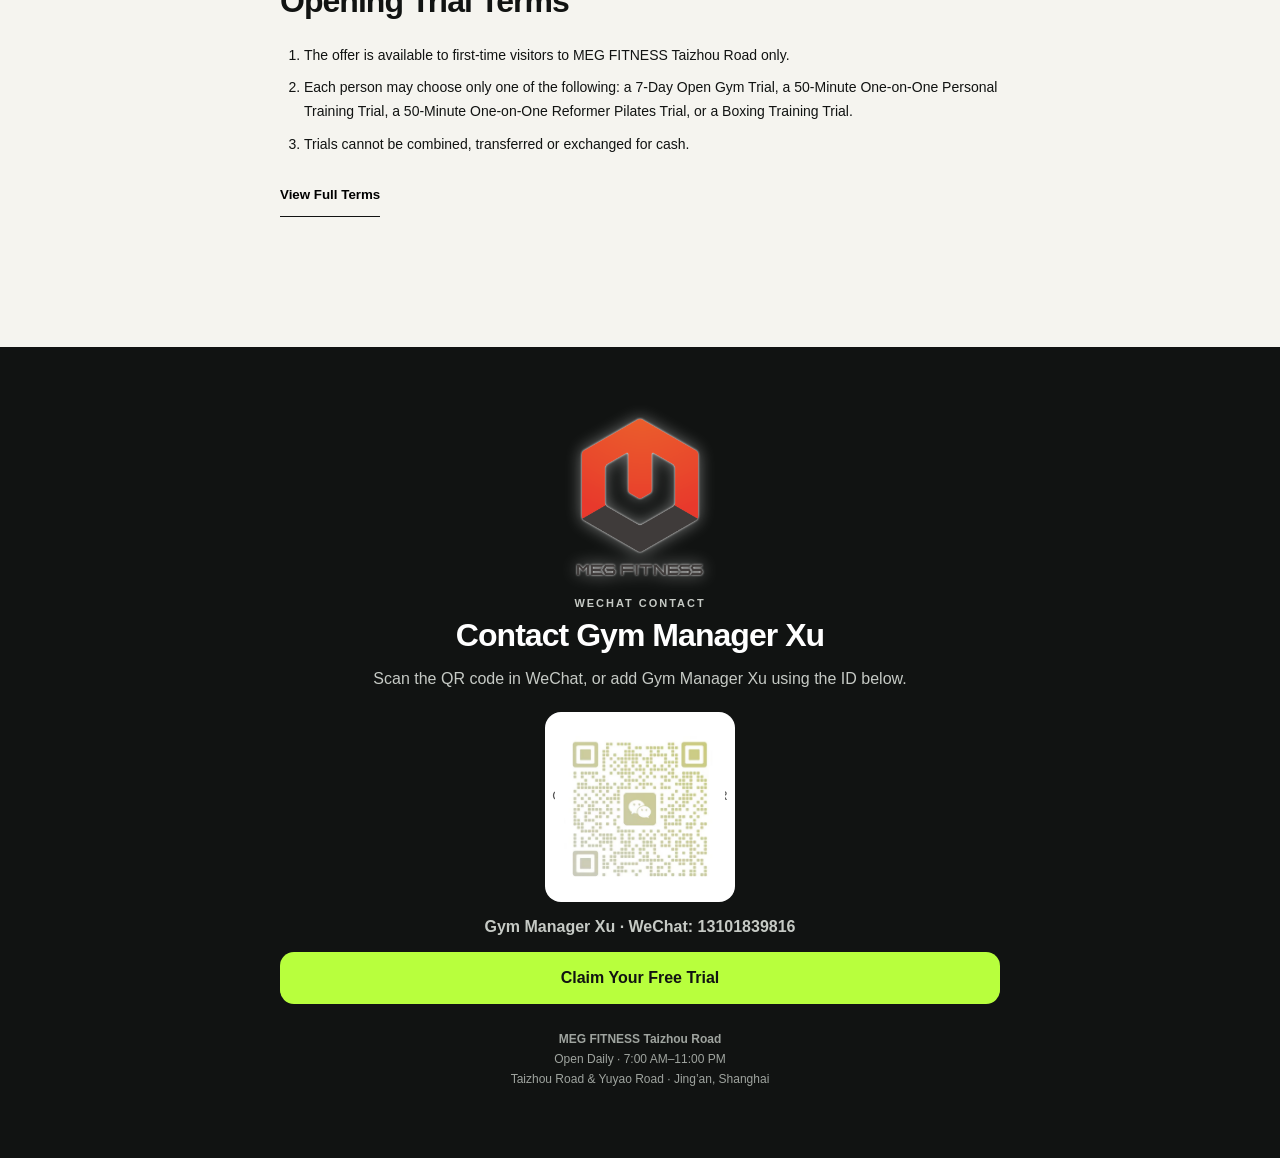
==== commit 5ed007a1: "fix: correct MEG store history" ====
--- a/en/index.html
+++ b/en/index.html
@@ -175,7 +175,7 @@
       <div class="brand-location-list">
         <article class="brand-location-card" data-location-id="pac">
           <button class="image-preview-trigger js-image-preview" type="button" data-preview-src="/assets/location-pac.webp?v=20260806-2" data-preview-alt="MEG FITNESS PAC location" aria-label="Enlarge the PAC location image"><img loading="lazy" decoding="async" src="../assets/location-pac.webp?v=20260806-2" alt="MEG FITNESS PAC location" data-fallback-image><span class="image-action-label">View larger</span><span class="image-fallback-card">MEG FITNESS PAC</span></button>
-          <div class="brand-location-body"><div class="brand-location-heading"><div><p class="detail-label">PREMIUM PERSONAL TRAINING STUDIO</p><h3>MEG FITNESS PAC</h3></div><span class="year-badge">2016</span></div><p>Around 190㎡ · Premium Personal Training Studio in PAC Mall</p><div class="service-tags"><span>Fat Loss &amp; Body Shaping</span><span>Boxing Training</span><span>Posture Training</span></div><button class="text-button js-location-toggle" type="button" data-location-id="pac" aria-controls="location-detail-pac" aria-expanded="false" data-expand-label="View Location Details" data-collapse-label="Hide Location Details">View Location Details</button><div class="brand-location-detail" id="location-detail-pac" hidden><p><strong>Established in 2016 and relocated to PAC Mall in 2024.</strong></p><address>Building 1, PAC Mall<br>Jing'an District, Shanghai<br>About 350 m from Changping Road Metro Station, Exit 2</address><p>A premium personal training studio focused on fat loss and body shaping, boxing and posture training.</p><div class="location-photo-gallery" aria-label="PAC gym photos"><button class="location-photo-item js-image-preview" type="button" data-preview-src="/assets/location-pac-storefront.webp?v=20260806-2" data-preview-alt="PAC Mall storefront" aria-label="Enlarge the PAC Mall storefront photo"><img loading="lazy" decoding="async" src="../assets/location-pac-storefront.webp?v=20260806-2" alt="PAC Mall storefront"><span>Mall Storefront</span></button><button class="location-photo-item js-image-preview" type="button" data-preview-src="/assets/location-pac-strength.webp?v=20260806-2" data-preview-alt="Strength equipment at PAC" aria-label="Enlarge the PAC strength equipment photo"><img loading="lazy" decoding="async" src="../assets/location-pac-strength.webp?v=20260806-2" alt="Strength equipment at PAC"><span>Strength Equipment</span></button><button class="location-photo-item js-image-preview" type="button" data-preview-src="/assets/location-pac-rack.webp?v=20260806-2" data-preview-alt="Training rack at PAC" aria-label="Enlarge the PAC training rack photo"><img loading="lazy" decoding="async" src="../assets/location-pac-rack.webp?v=20260806-2" alt="Training rack at PAC"><span>Training Rack</span></button><button class="location-photo-item js-image-preview" type="button" data-preview-src="/assets/location-pac-cardio.webp?v=20260806-2" data-preview-alt="Cardio area at PAC" aria-label="Enlarge the PAC cardio area photo"><img loading="lazy" decoding="async" src="../assets/location-pac-cardio.webp?v=20260806-2" alt="Cardio area at PAC"><span>Cardio Area</span></button><button class="location-photo-item js-image-preview" type="button" data-preview-src="/assets/location-pac-rower.webp?v=20260806-2" data-preview-alt="Rowing equipment at PAC" aria-label="Enlarge the PAC rowing equipment photo"><img loading="lazy" decoding="async" src="../assets/location-pac-rower.webp?v=20260806-2" alt="Rowing equipment at PAC"><span>Rowing Equipment</span></button><button class="location-photo-item js-image-preview" type="button" data-preview-src="/assets/location-pac-boxing.webp?v=20260806-2" data-preview-alt="Boxing equipment at PAC" aria-label="Enlarge the PAC boxing equipment photo"><img loading="lazy" decoding="async" src="../assets/location-pac-boxing.webp?v=20260806-2" alt="Boxing equipment at PAC"><span>Boxing Equipment</span></button><button class="location-photo-item js-image-preview" type="button" data-preview-src="/assets/location-pac-refreshments.webp?v=20260806-2" data-preview-alt="Refreshment area at PAC" aria-label="Enlarge the PAC refreshment area photo"><img loading="lazy" decoding="async" src="../assets/location-pac-refreshments.webp?v=20260806-2" alt="Refreshment area at PAC"><span>Refreshment Area</span></button><button class="location-photo-item js-image-preview" type="button" data-preview-src="/assets/location-pac-wash.webp?v=20260806-2" data-preview-alt="Wash area at PAC" aria-label="Enlarge the PAC wash area photo"><img loading="lazy" decoding="async" src="../assets/location-pac-wash.webp?v=20260806-2" alt="Wash area at PAC"><span>Wash Area</span></button></div></div></div>
+          <div class="brand-location-body"><div class="brand-location-heading"><div><p class="detail-label">PREMIUM PERSONAL TRAINING STUDIO</p><h3>MEG FITNESS PAC</h3></div><span class="year-badge">2016</span></div><p>Around 190㎡ · Premium Personal Training Studio in PAC Mall</p><div class="service-tags"><span>Fat Loss &amp; Body Shaping</span><span>Boxing Training</span><span>Posture Training</span></div><button class="text-button js-location-toggle" type="button" data-location-id="pac" aria-controls="location-detail-pac" aria-expanded="false" data-expand-label="View Location Details" data-collapse-label="Hide Location Details">View Location Details</button><div class="brand-location-detail" id="location-detail-pac" hidden><p><strong>Founded at Sanhe Building in 2016 and relocated to PAC Mall in 2024, becoming MEG FITNESS PAC.</strong></p><address>Building 1, PAC Mall<br>Jing'an District, Shanghai<br>About 350 m from Changping Road Metro Station, Exit 2</address><p>A premium personal training studio focused on fat loss and body shaping, boxing and posture training.</p><div class="location-photo-gallery" aria-label="PAC gym photos"><button class="location-photo-item js-image-preview" type="button" data-preview-src="/assets/location-pac-storefront.webp?v=20260806-2" data-preview-alt="PAC Mall storefront" aria-label="Enlarge the PAC Mall storefront photo"><img loading="lazy" decoding="async" src="../assets/location-pac-storefront.webp?v=20260806-2" alt="PAC Mall storefront"><span>Mall Storefront</span></button><button class="location-photo-item js-image-preview" type="button" data-preview-src="/assets/location-pac-strength.webp?v=20260806-2" data-preview-alt="Strength equipment at PAC" aria-label="Enlarge the PAC strength equipment photo"><img loading="lazy" decoding="async" src="../assets/location-pac-strength.webp?v=20260806-2" alt="Strength equipment at PAC"><span>Strength Equipment</span></button><button class="location-photo-item js-image-preview" type="button" data-preview-src="/assets/location-pac-rack.webp?v=20260806-2" data-preview-alt="Training rack at PAC" aria-label="Enlarge the PAC training rack photo"><img loading="lazy" decoding="async" src="../assets/location-pac-rack.webp?v=20260806-2" alt="Training rack at PAC"><span>Training Rack</span></button><button class="location-photo-item js-image-preview" type="button" data-preview-src="/assets/location-pac-cardio.webp?v=20260806-2" data-preview-alt="Cardio area at PAC" aria-label="Enlarge the PAC cardio area photo"><img loading="lazy" decoding="async" src="../assets/location-pac-cardio.webp?v=20260806-2" alt="Cardio area at PAC"><span>Cardio Area</span></button><button class="location-photo-item js-image-preview" type="button" data-preview-src="/assets/location-pac-rower.webp?v=20260806-2" data-preview-alt="Rowing equipment at PAC" aria-label="Enlarge the PAC rowing equipment photo"><img loading="lazy" decoding="async" src="../assets/location-pac-rower.webp?v=20260806-2" alt="Rowing equipment at PAC"><span>Rowing Equipment</span></button><button class="location-photo-item js-image-preview" type="button" data-preview-src="/assets/location-pac-boxing.webp?v=20260806-2" data-preview-alt="Boxing equipment at PAC" aria-label="Enlarge the PAC boxing equipment photo"><img loading="lazy" decoding="async" src="../assets/location-pac-boxing.webp?v=20260806-2" alt="Boxing equipment at PAC"><span>Boxing Equipment</span></button><button class="location-photo-item js-image-preview" type="button" data-preview-src="/assets/location-pac-refreshments.webp?v=20260806-2" data-preview-alt="Refreshment area at PAC" aria-label="Enlarge the PAC refreshment area photo"><img loading="lazy" decoding="async" src="../assets/location-pac-refreshments.webp?v=20260806-2" alt="Refreshment area at PAC"><span>Refreshment Area</span></button><button class="location-photo-item js-image-preview" type="button" data-preview-src="/assets/location-pac-wash.webp?v=20260806-2" data-preview-alt="Wash area at PAC" aria-label="Enlarge the PAC wash area photo"><img loading="lazy" decoding="async" src="../assets/location-pac-wash.webp?v=20260806-2" alt="Wash area at PAC"><span>Wash Area</span></button></div></div></div>
         </article>
         <article class="brand-location-card" data-location-id="wuding">
           <button class="image-preview-trigger js-image-preview" type="button" data-preview-src="/assets/location-wuding.webp?v=20260806-2" data-preview-alt="MEG FITNESS Wuding Road location" aria-label="Enlarge the Wuding Road location image"><img loading="lazy" decoding="async" src="../assets/location-wuding.webp?v=20260806-2" alt="MEG FITNESS Wuding Road location" data-fallback-image><span class="image-action-label">View larger</span><span class="image-fallback-card">MEG FITNESS Wuding Road</span></button>
@@ -193,7 +193,7 @@
       </div>
     </div></div>
 
-    <section class="section timeline-section"><div class="wrap"><p class="section-kicker">OUR JOURNEY</p><h2>From 2016 to Taizhou Road</h2><ol class="brand-timeline" data-brand-timeline><li><strong>2016</strong><span>PAC studio established</span></li><li><strong>2021</strong><span>Wuding Road location opened</span></li><li><strong>2024</strong><span>PAC studio relocated to PAC Mall</span></li><li><strong>2026</strong><span>Taizhou Road location opened</span></li></ol></div></section>
+    <section class="section timeline-section"><div class="wrap"><p class="section-kicker">OUR JOURNEY</p><h2>From 2016 to Taizhou Road</h2><ol class="brand-timeline" data-brand-timeline><li><strong>2016</strong><span>Sanhe Building studio opened</span></li><li><strong>2021</strong><span>Wuding Road studio opened</span></li><li><strong>2024</strong><span>Moved to PAC Mall and became MEG FITNESS PAC</span></li><li><strong>2026</strong><span>Taizhou Road studio opened</span></li></ol></div></section>
 
     <section class="section soft-section"><div class="wrap"><p class="section-kicker">WHY MEG</p><h2>Why Train with MEG FITNESS</h2><div class="why-grid"><article><strong>10 YEARS</strong><h3>Built Over Time</h3><p>From one studio to three physical locations in Shanghai.</p></article><article><strong>PRO</strong><h3>Professional Coaches</h3><p>Sports education backgrounds and verified specialty credentials.</p></article><article><strong>EDU</strong><h3>Shared Coaching Standards</h3><p>Ongoing internal education, course development and case review.</p></article><article><strong>FLEX</strong><h3>Flexible Ways to Train</h3><p>Open Gym, Personal Training, Reformer Pilates and specialist coaching.</p></article></div></div></section></section>
 
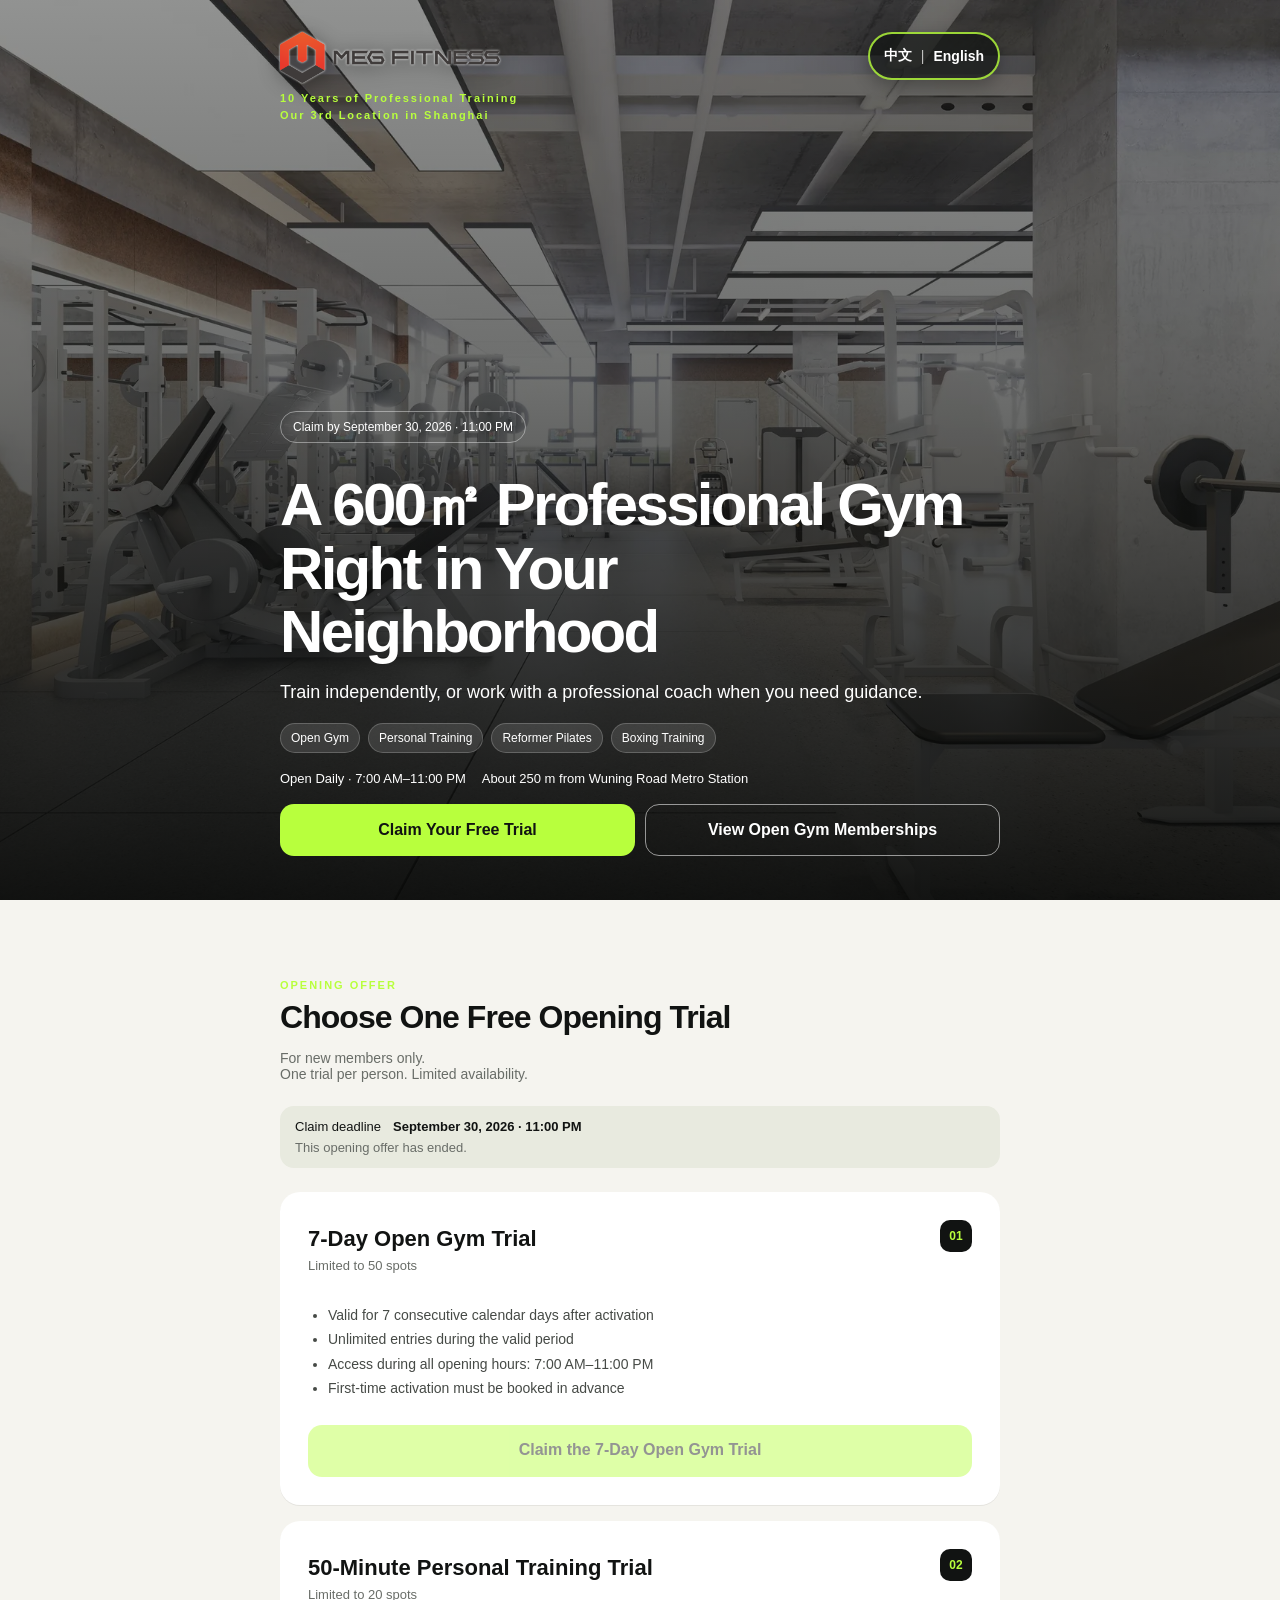
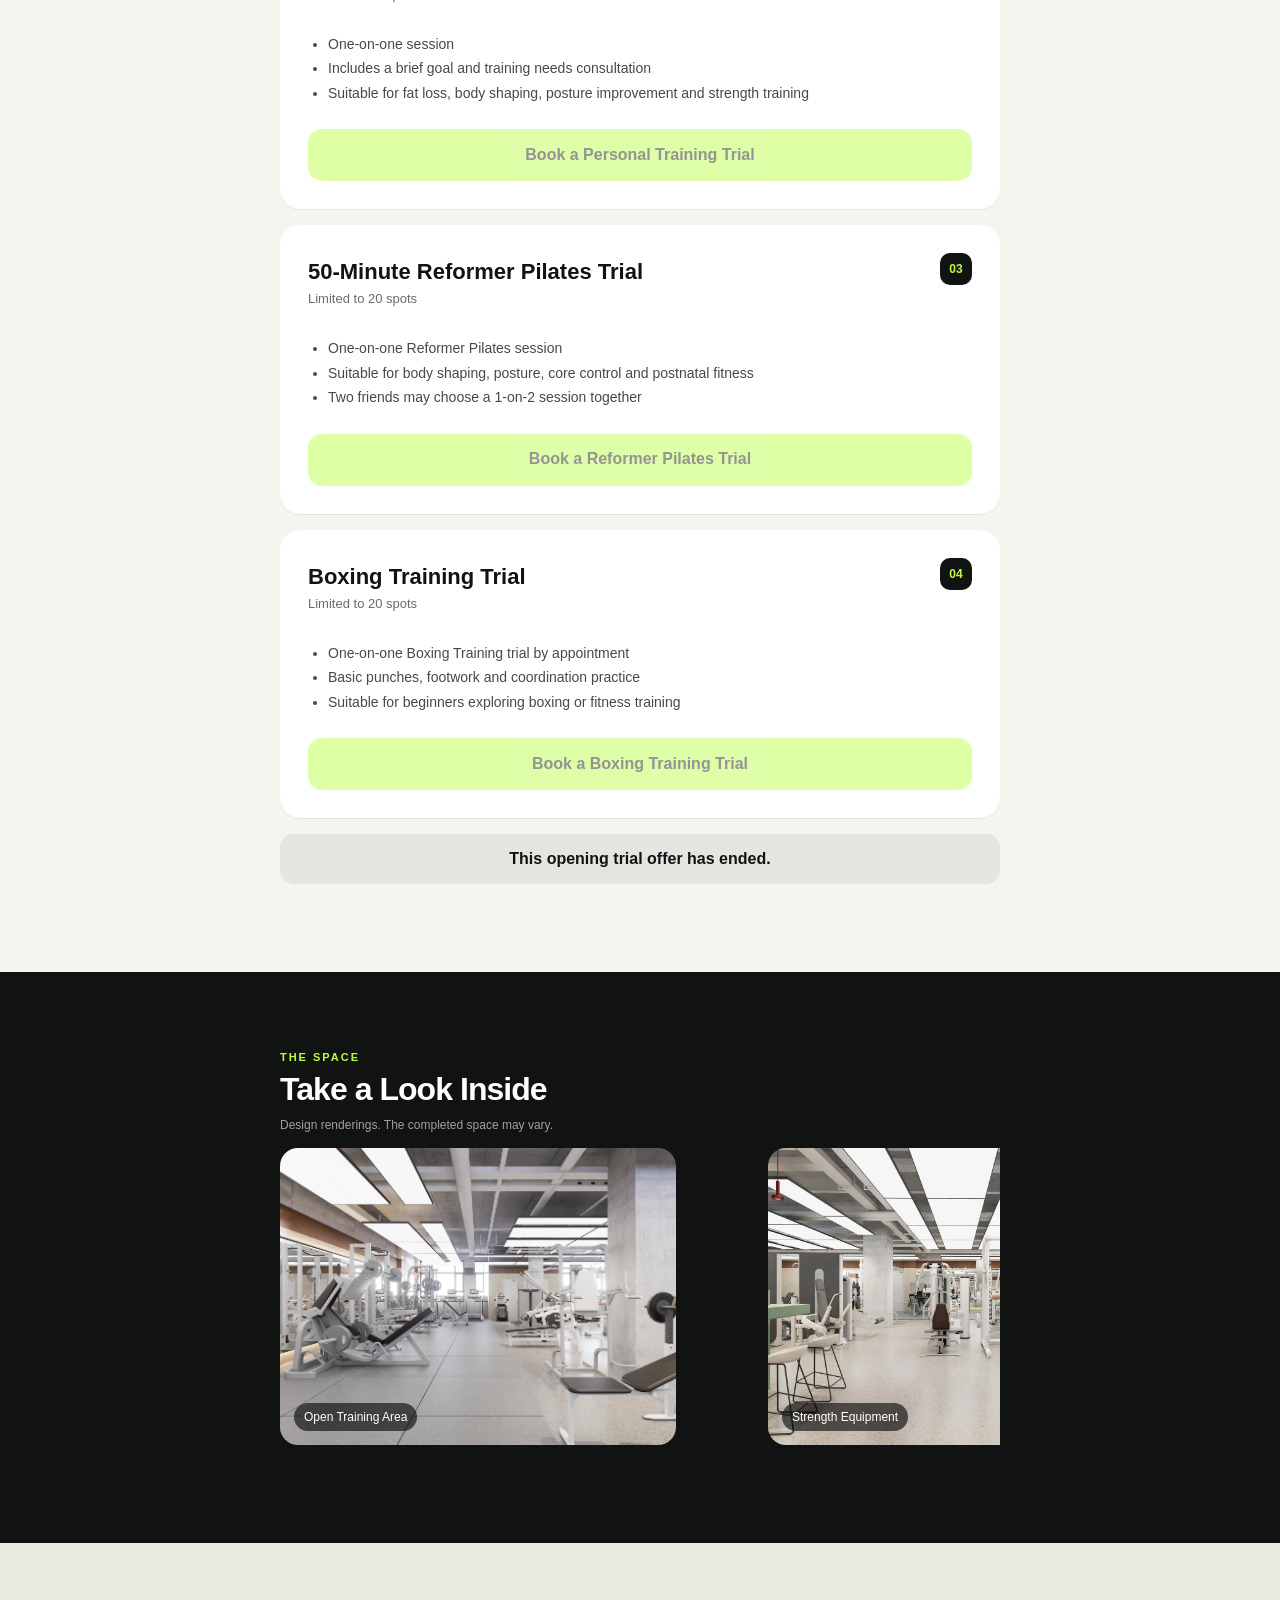
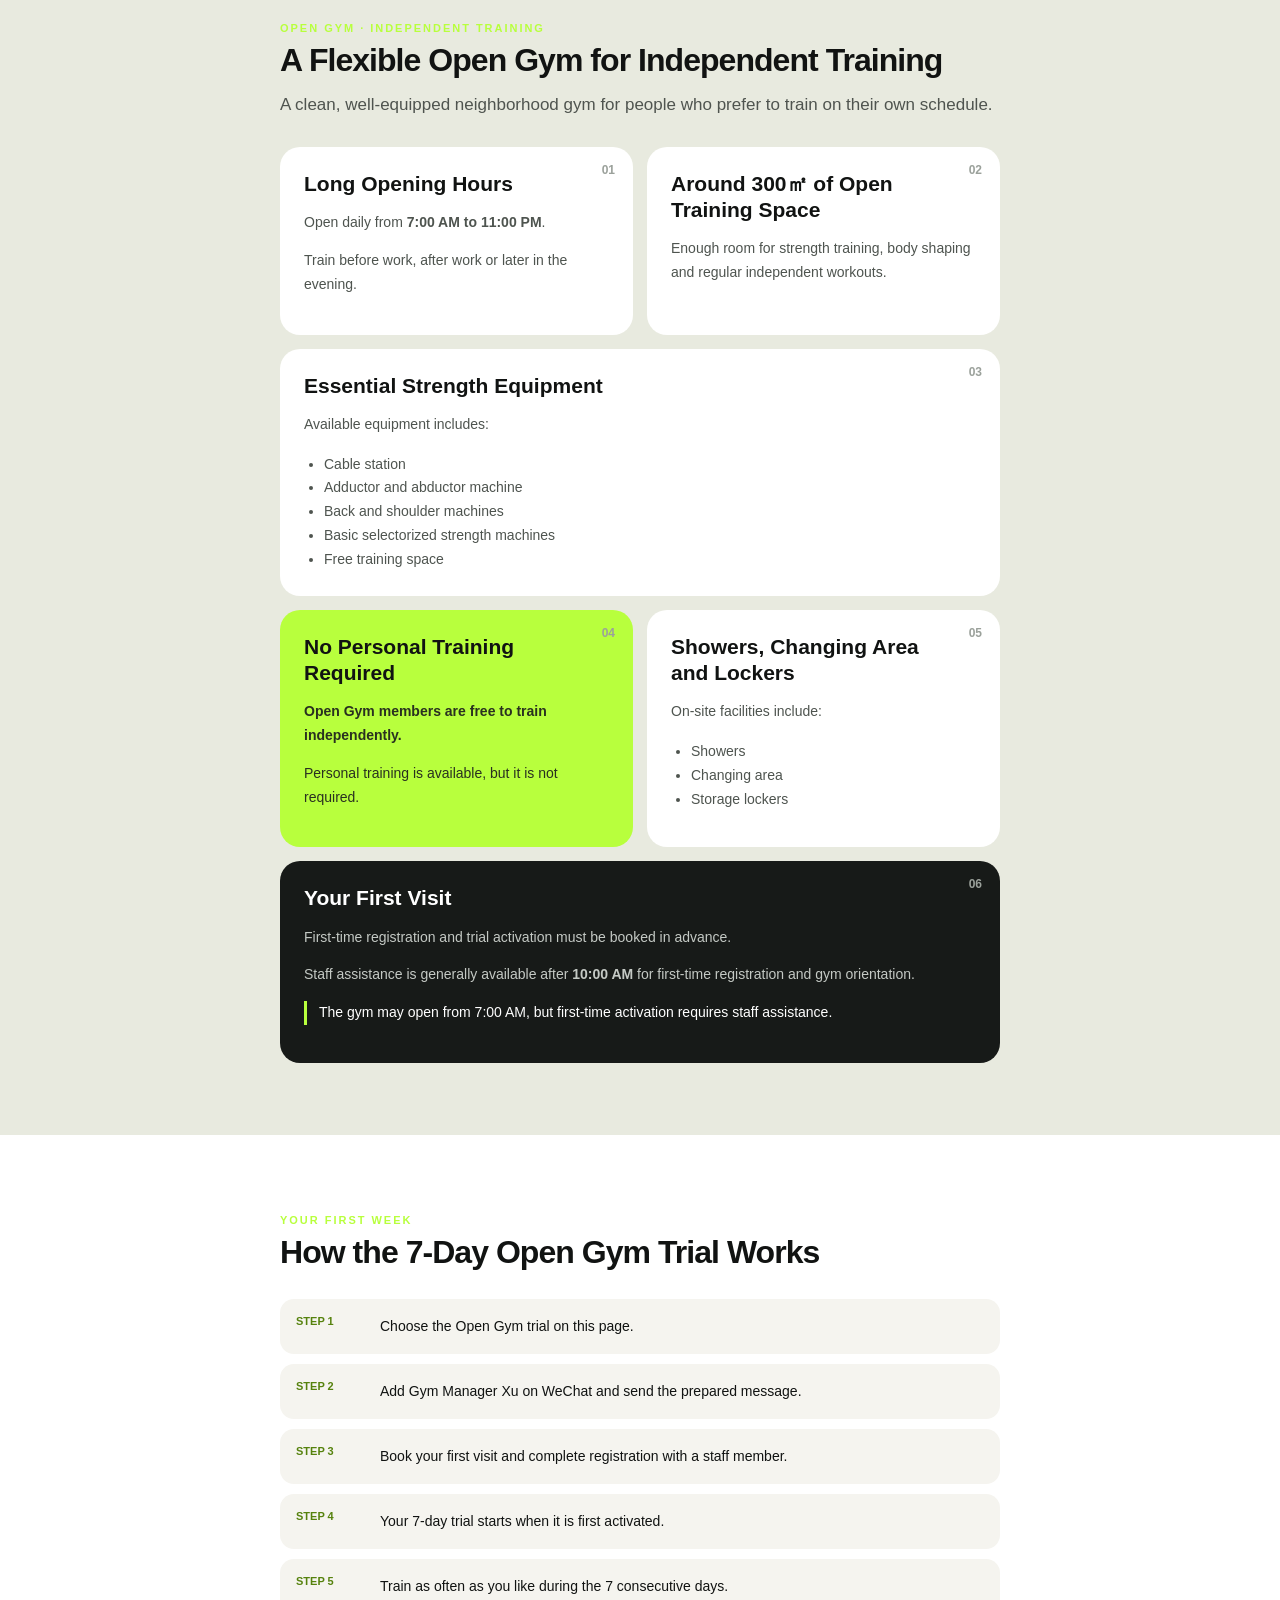
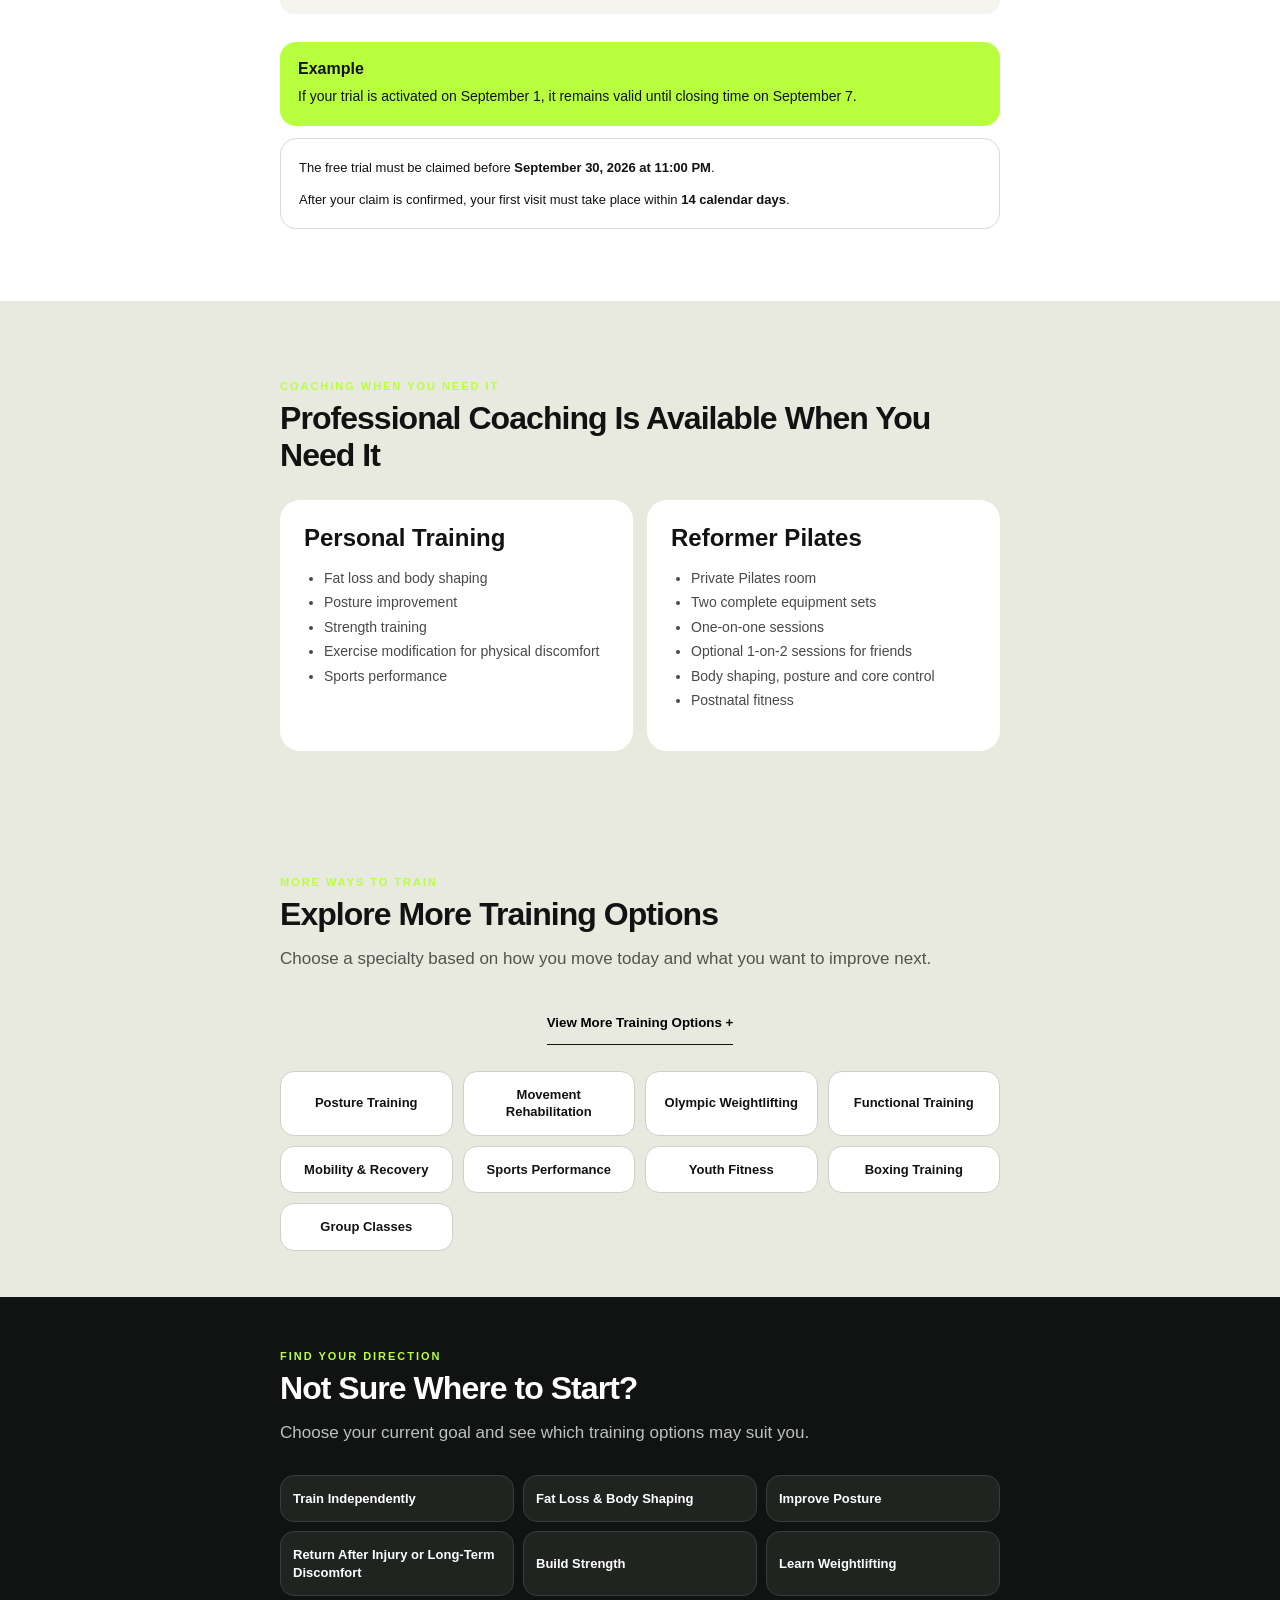
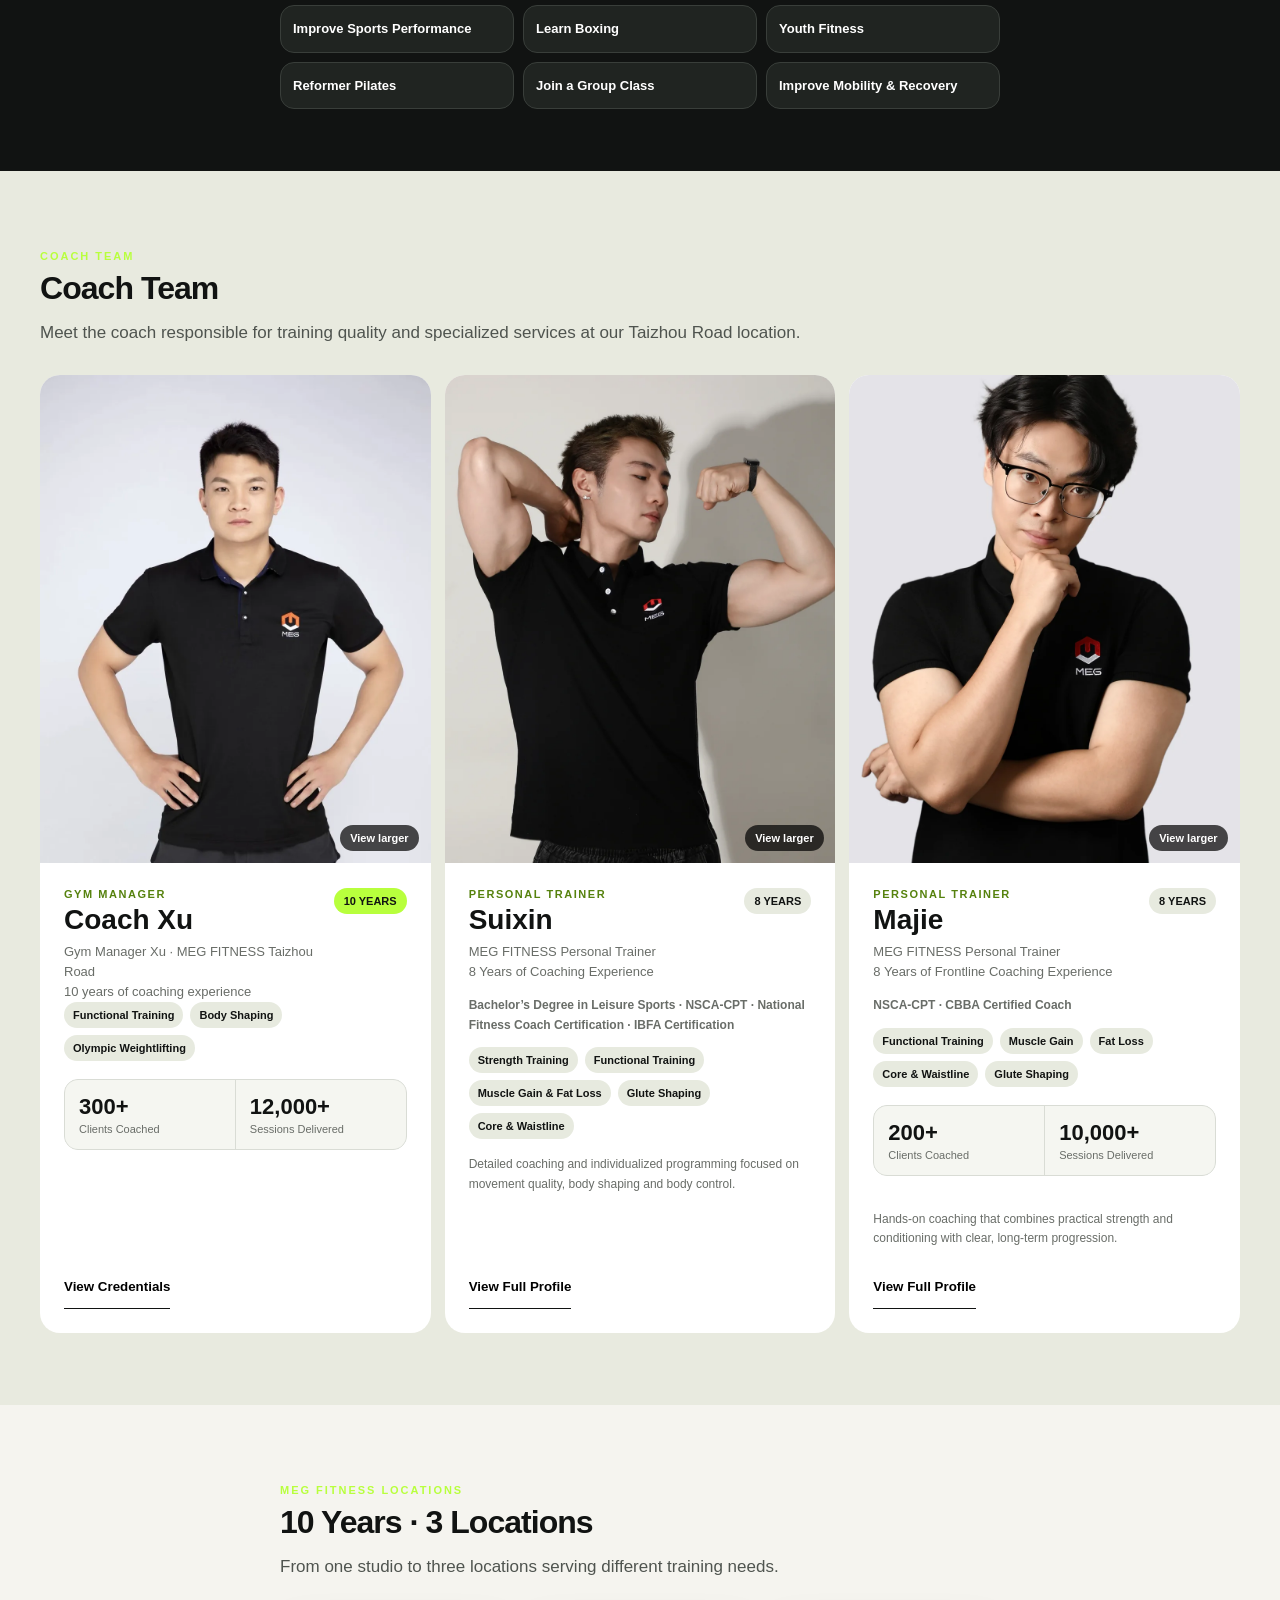
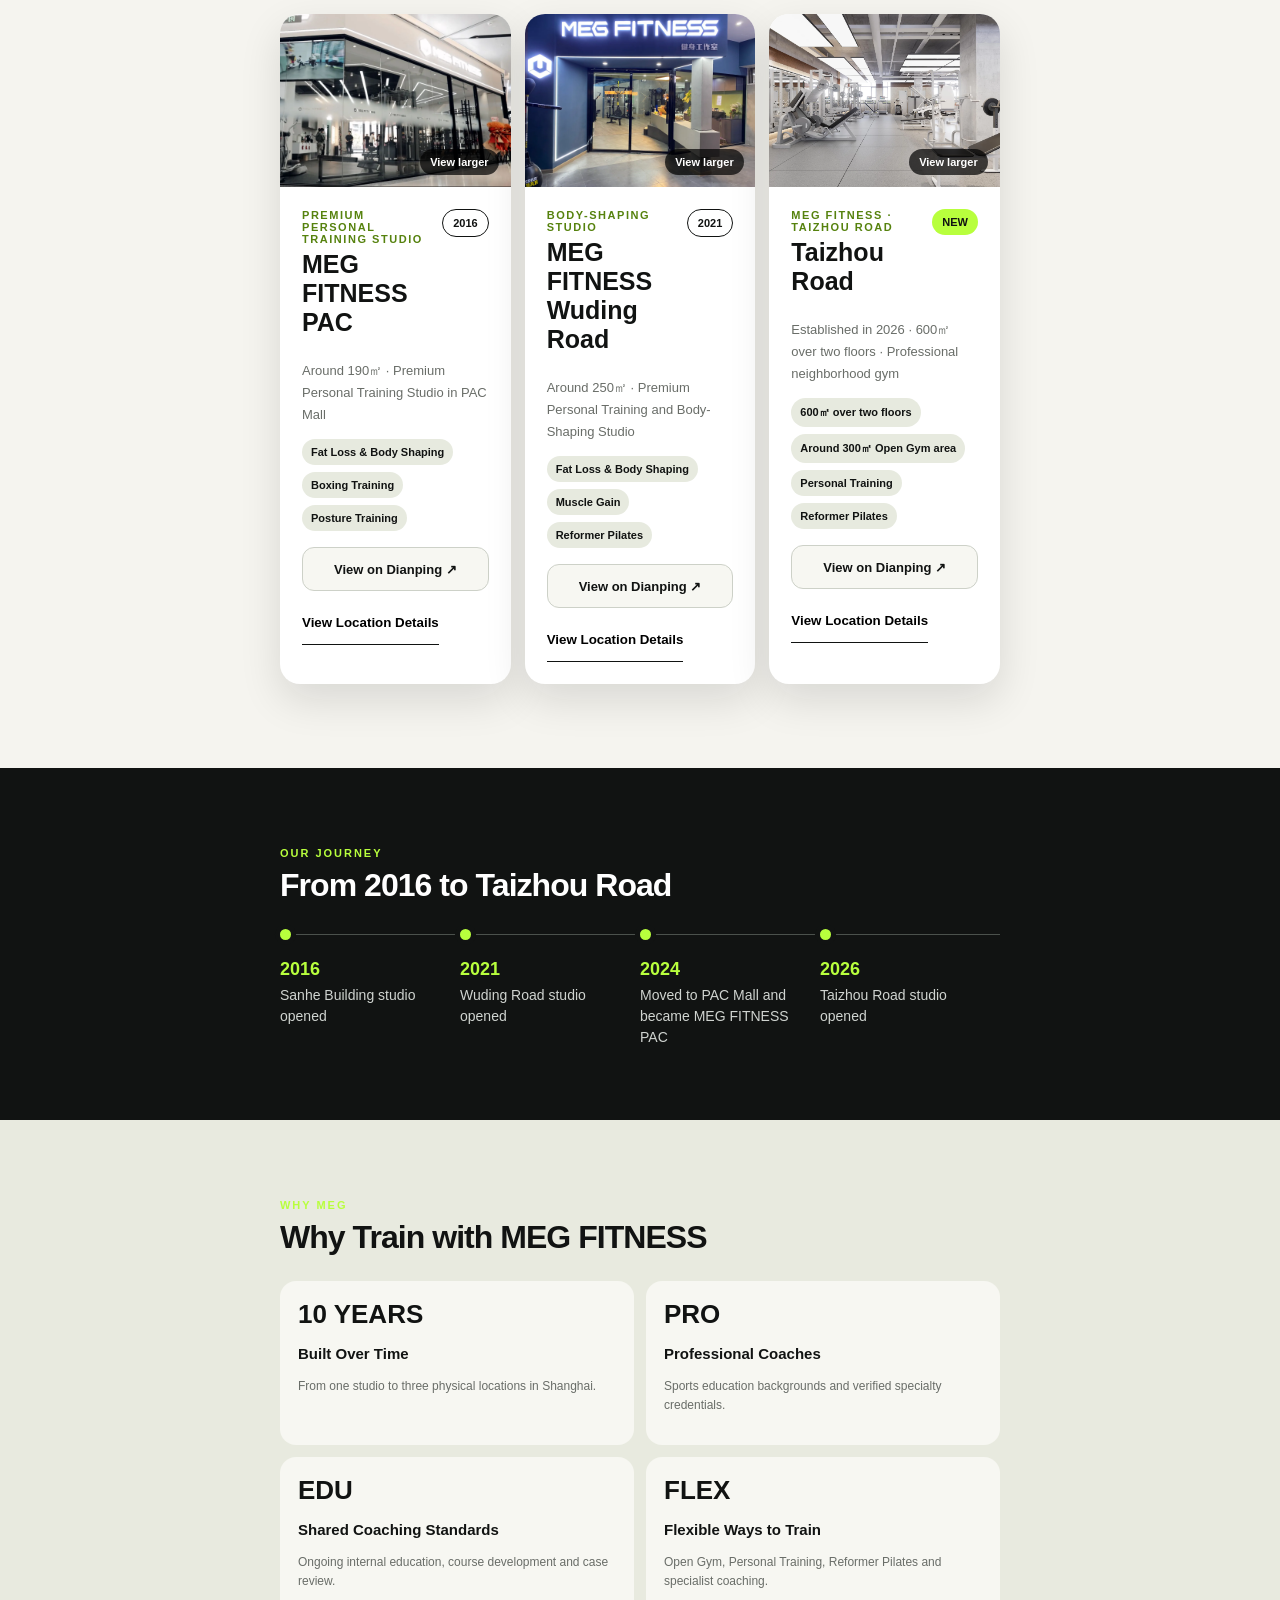
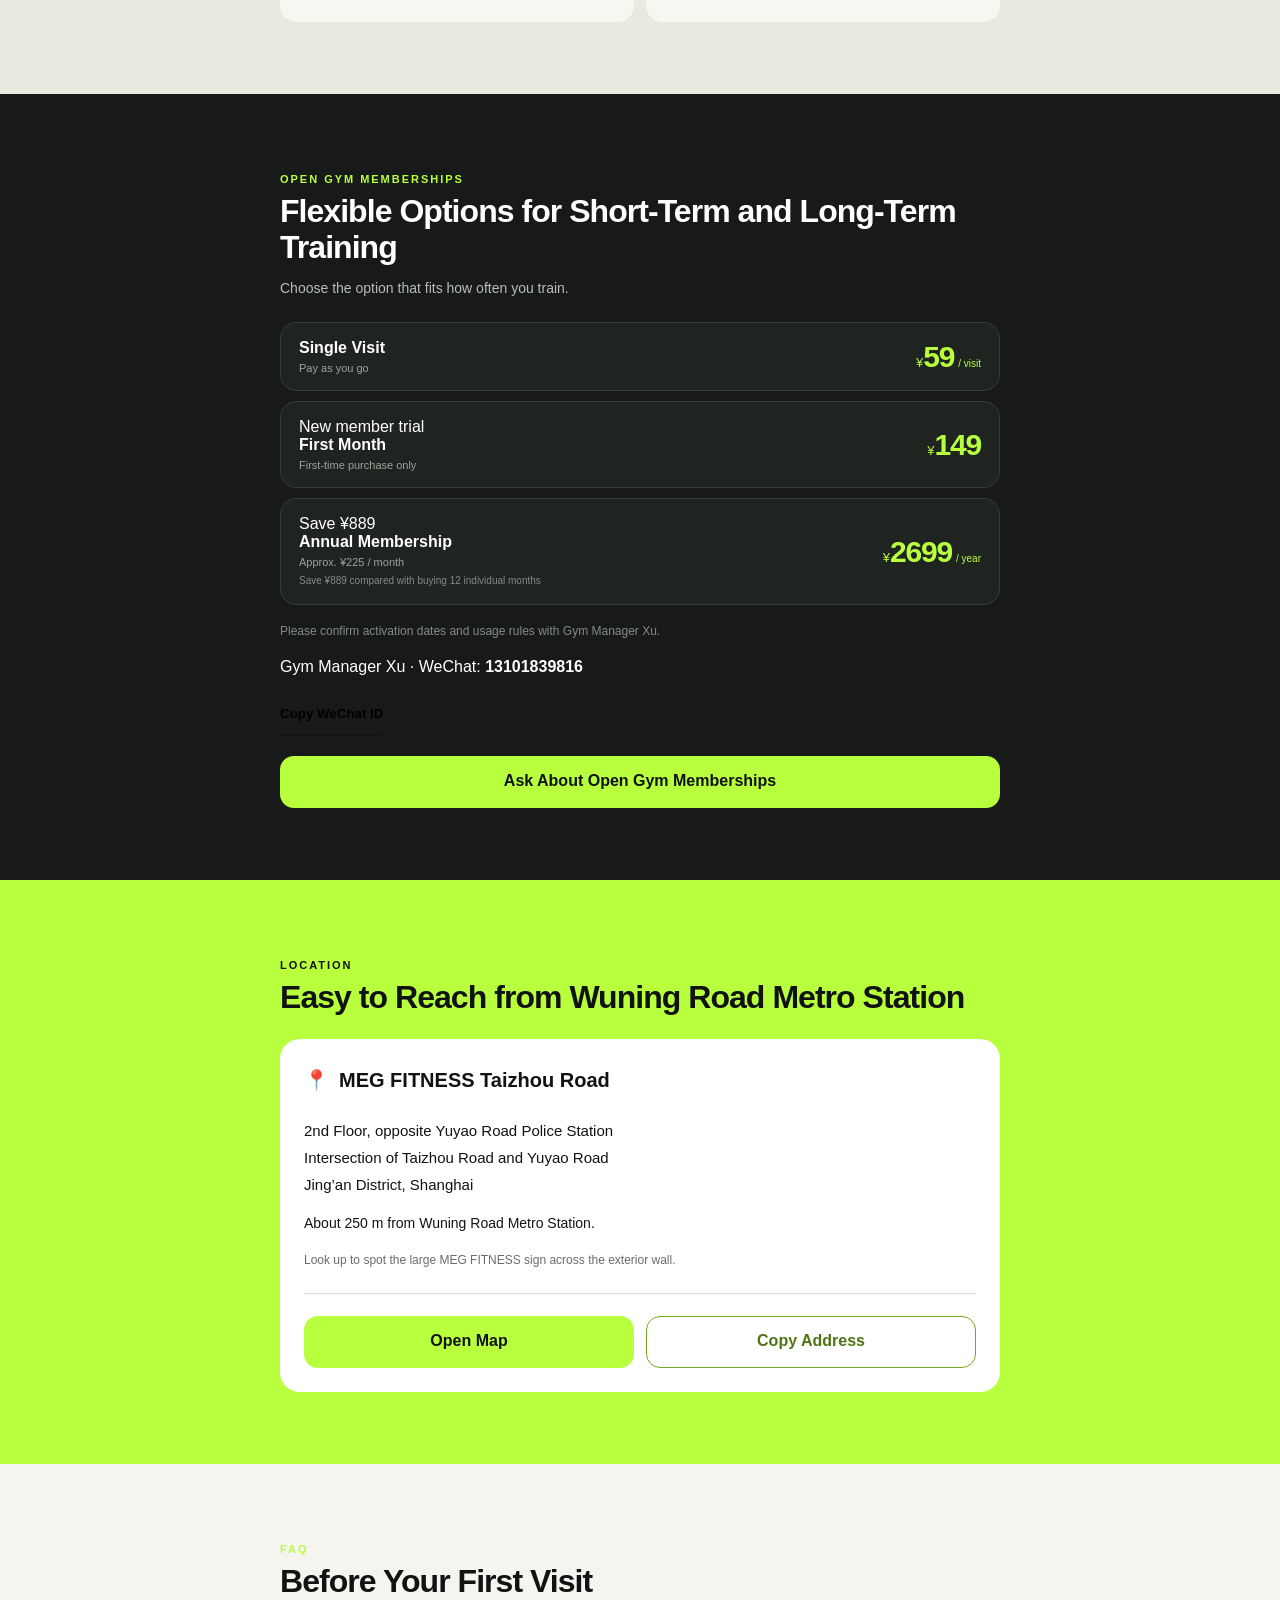
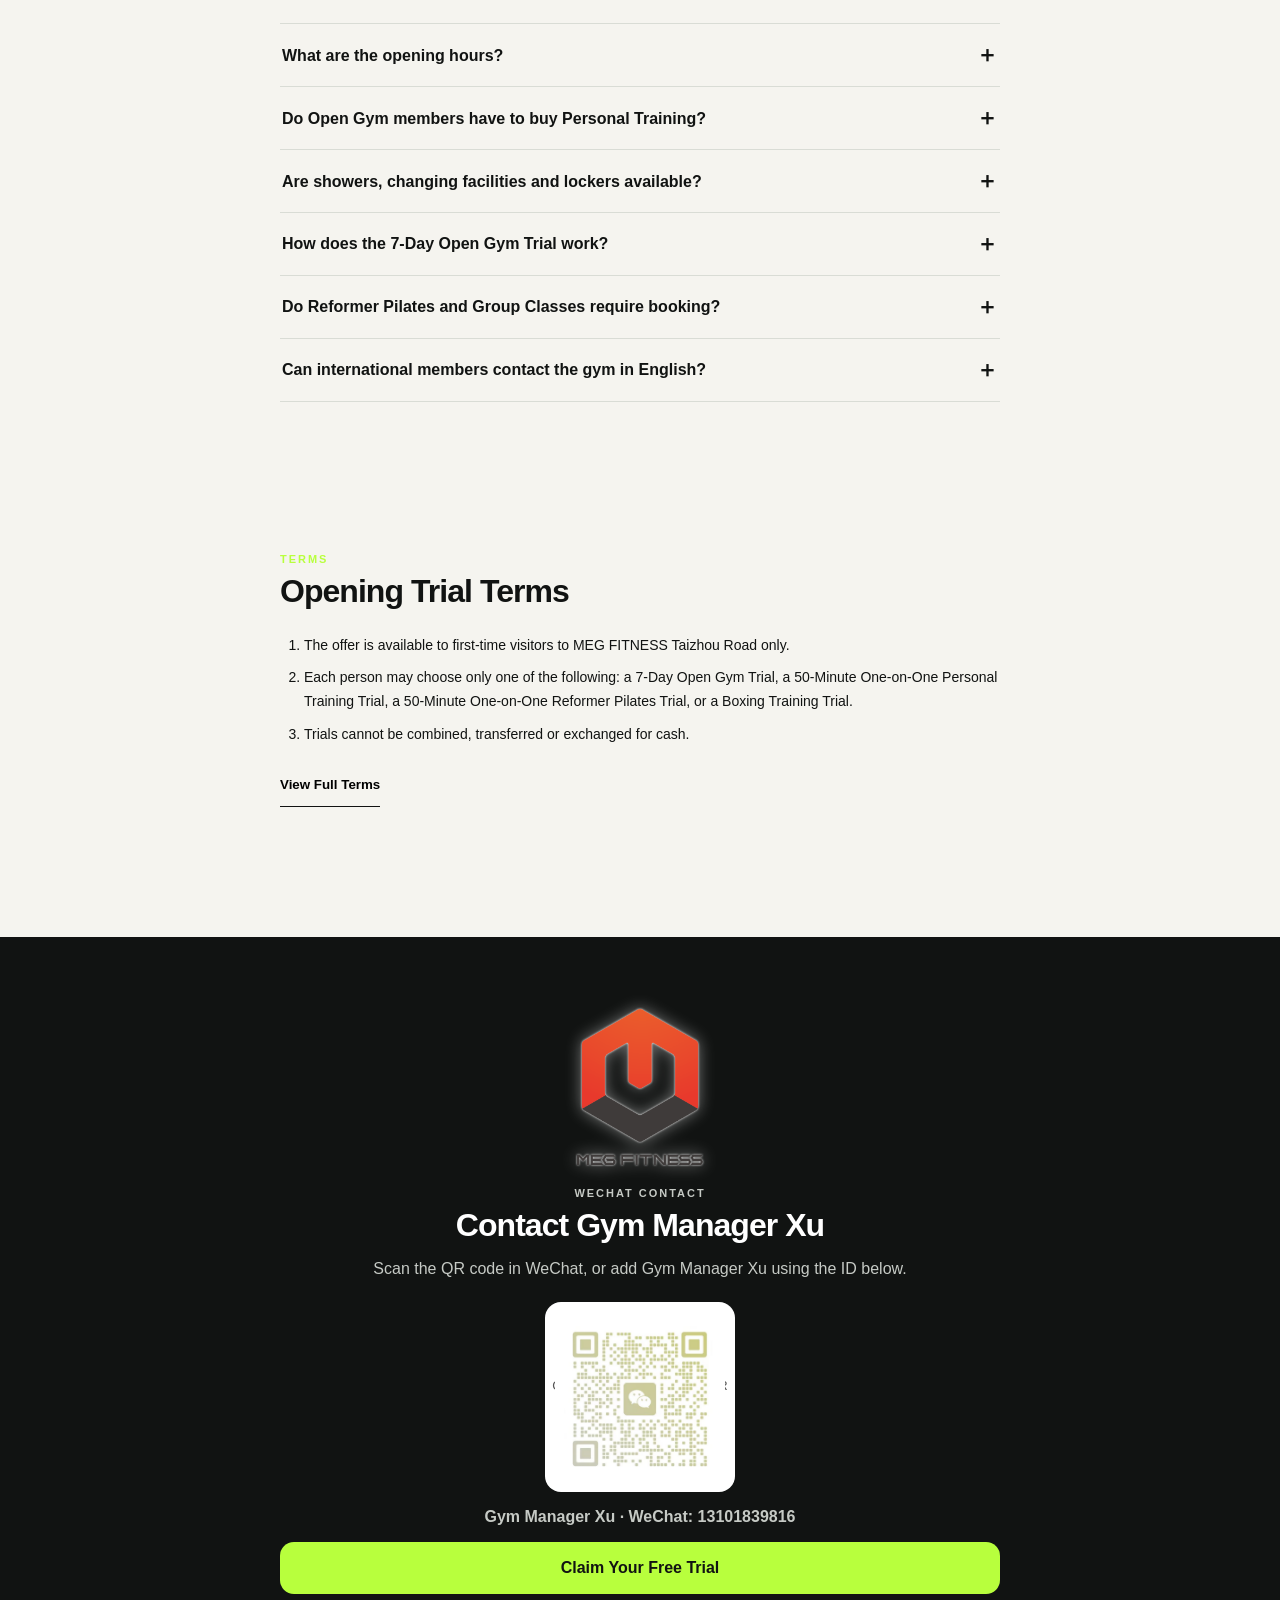
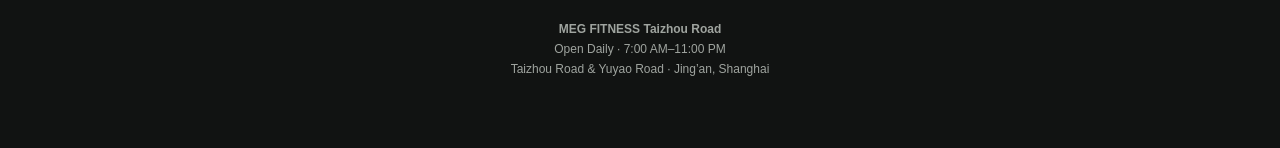
==== commit 8bf2a054: "feat: add Suixin and Majie to coach team" ====
--- a/en/index.html
+++ b/en/index.html
@@ -11,7 +11,7 @@
   <link rel="alternate" hreflang="zh-CN" href="https://taizhou.jinxiliu.com/">
   <link rel="alternate" hreflang="en" href="https://taizhou.jinxiliu.com/en/">
   <link rel="preload" as="image" href="/assets/hero.webp?v=20260806-2" fetchpriority="high">
-  <link rel="stylesheet" href="/styles.css?v=20260809-1">
+  <link rel="stylesheet" href="/styles.css?v=20260818-1">
 </head>
 <body class="lang-en" data-language="en" data-copy-success="Message Copied" data-copy-failure="Copy failed. Please press and hold the message to copy it." data-countdown-ended="This opening offer has ended.">
   <header class="hero" id="hero" data-nav-section>
@@ -167,6 +167,33 @@
             </div>
           </div>
         </article>
+        <article class="coach-card" data-coach-id="suixin">
+          <button class="coach-photo js-image-preview" type="button" data-preview-src="/assets/coach-suixin.webp?v=20260818-1" data-preview-alt="Official portrait of Suixin" aria-label="Enlarge photo of Suixin"><img loading="lazy" decoding="async" width="1000" height="1250" src="../assets/coach-suixin.webp?v=20260818-1" alt="Official portrait of Suixin" data-fallback-image><span>View larger</span></button>
+          <div class="coach-card-body"><div class="coach-heading"><div><p class="detail-label">PERSONAL TRAINER</p><h3>Suixin</h3><p>MEG FITNESS Personal Trainer</p><p>8 Years of Coaching Experience</p></div><span class="status-badge coach-role-badge">8 YEARS</span></div>
+            <p class="coach-cert-summary">Bachelor’s Degree in Leisure Sports · NSCA-CPT · National Fitness Coach Certification · IBFA Certification</p>
+            <div class="coach-tags"><span>Strength Training</span><span>Functional Training</span><span>Muscle Gain &amp; Fat Loss</span><span>Glute Shaping</span><span>Core &amp; Waistline</span></div>
+            <p class="coach-positioning">Detailed coaching and individualized programming focused on movement quality, body shaping and body control.</p>
+            <button class="text-button js-coach-toggle" type="button" data-coach-id="suixin" aria-controls="coach-detail-suixin" aria-expanded="false" data-expand-label="View Full Profile" data-collapse-label="Hide Full Profile">View Full Profile</button>
+            <div class="coach-details" id="coach-detail-suixin" hidden>
+              <dl class="credentials-list"><div><dt>Education</dt><dd>Bachelor’s Degree in Leisure Sports</dd></div><div><dt>Certifications</dt><dd>NSCA Certified Personal Trainer (NSCA-CPT)<br>National Fitness Coach Certification<br>IBFA Certification</dd></div><div><dt>Specialties</dt><dd>Strength Training, Functional Training, Muscle Gain &amp; Fat Loss, Glute Shaping, Core &amp; Waistline Training</dd></div><div><dt>Coaching Style</dt><dd>Detailed coaching, individualized programming, body shaping, movement quality and body control</dd></div></dl>
+              <div class="coach-bio"><p>With a systematic sports education and years of frontline coaching experience, Suixin builds individualized programs around each client’s starting point, training history and goals.</p><p>Building on strength and functional training, Suixin has particular experience in glute, core and waistline shaping. Exercise technique, muscle engagement and training load are adjusted to support body-composition goals while developing strength, control and practical movement capacity.</p><p>Suixin coaches with patience and close attention to movement quality and feedback. Consistent correction, guidance and progressive programming help clients build a body that not only looks better, but is also stronger and more capable.</p></div>
+            </div>
+          </div>
+        </article>
+        <article class="coach-card" data-coach-id="majie">
+          <button class="coach-photo js-image-preview" type="button" data-preview-src="/assets/coach-majie.webp?v=20260818-1" data-preview-alt="Official portrait of Majie" aria-label="Enlarge photo of Majie"><img loading="lazy" decoding="async" width="1000" height="1250" src="../assets/coach-majie.webp?v=20260818-1" alt="Official portrait of Majie" data-fallback-image><span>View larger</span></button>
+          <div class="coach-card-body"><div class="coach-heading"><div><p class="detail-label">PERSONAL TRAINER</p><h3>Majie</h3><p>MEG FITNESS Personal Trainer</p><p>8 Years of Frontline Coaching Experience</p></div><span class="status-badge coach-role-badge">8 YEARS</span></div>
+            <p class="coach-cert-summary">NSCA-CPT · CBBA Certified Coach</p>
+            <div class="coach-tags"><span>Functional Training</span><span>Muscle Gain</span><span>Fat Loss</span><span>Core &amp; Waistline</span><span>Glute Shaping</span></div>
+            <div class="coach-stats"><div><strong>200+</strong><span>Clients Coached</span></div><div><strong>10,000+</strong><span>Sessions Delivered</span></div></div>
+            <p class="coach-positioning">Hands-on coaching that combines practical strength and conditioning with clear, long-term progression.</p>
+            <button class="text-button js-coach-toggle" type="button" data-coach-id="majie" aria-controls="coach-detail-majie" aria-expanded="false" data-expand-label="View Full Profile" data-collapse-label="Hide Full Profile">View Full Profile</button>
+            <div class="coach-details" id="coach-detail-majie" hidden>
+              <dl class="credentials-list"><div><dt>Certifications</dt><dd>NSCA Certified Personal Trainer (NSCA-CPT)<br>CBBA Certified Coach</dd></div><div><dt>Specialties</dt><dd>Functional Training, Muscle Gain, Fat Loss, Core &amp; Waistline Training and Glute Shaping</dd></div><div><dt>Coaching Style</dt><dd>Frontline coaching experience, functional training, muscle gain and fat loss, body shaping and long-term progression</dd></div></dl>
+              <div class="coach-bio"><p>Majie brings extensive one-on-one coaching experience developed through years of high-volume frontline teaching with clients of different training backgrounds, physical capacities and goals.</p><p>His approach combines strength and functional training, with systematic planning from movement foundations and training intensity through each stage of progression. For muscle gain, fat loss, core, waistline and glute goals, he uses an integrated plan rather than isolated exercises to support a more balanced, stronger and better-conditioned body.</p><p>His coaching prioritizes practical results, consistent execution and long-term progress. He helps beginners establish a clear way to train and continuously adjusts the program for experienced clients so that every stage has a defined direction for improvement.</p></div>
+            </div>
+          </div>
+        </article>
       </div>
     </div></section>
 
@@ -261,6 +288,6 @@
     <div class="image-preview-content"><button class="image-preview-close" type="button" data-close-image-preview aria-label="Close image preview">×</button><img loading="lazy" decoding="async" id="imagePreviewImg" alt=""></div>
   </div>
   <div class="toast" id="toast" role="status" aria-live="polite" aria-atomic="true"></div>
-  <script defer src="/config.js?v=20260809-1"></script><script defer src="/app.js?v=20260809-1"></script>
+  <script defer src="/config.js?v=20260818-1"></script><script defer src="/app.js?v=20260818-1"></script>
 </body>
 </html>
--- a/styles.css
+++ b/styles.css
@@ -135,3 +135,21 @@
   .claim-steps{margin:12px 0;padding-left:21px}
   .claim-steps li{margin-bottom:5px}
 }
+
+/* Three-coach team extension — 20260818-1 */
+.coach-list{align-items:stretch}
+.coach-card{display:flex;min-width:0;flex-direction:column}
+.coach-photo img{height:auto}
+.coach-card-body{display:flex;min-width:0;flex:1;flex-direction:column}
+.coach-cert-summary,.coach-positioning{color:var(--muted);font-size:12px;line-height:1.65}
+.coach-cert-summary{margin:14px 0 12px;font-weight:700}
+.coach-positioning{margin:16px 0}
+.coach-card-body>.js-coach-toggle{align-self:flex-start;margin-top:auto}
+.coach-role-badge{background:#e7eadf;color:var(--ink)}
+@media(min-width:680px){
+  .coach-list{grid-template-columns:repeat(2,minmax(0,1fr))}
+  .coach-card{display:flex;grid-template-columns:none}
+  .coach-photo{height:auto}
+  .coach-photo img{height:auto;aspect-ratio:4/5}
+}
+@media(min-width:1100px){.coach-team-section .wrap{width:min(100% - 40px,1200px)}.coach-list{grid-template-columns:repeat(3,minmax(0,1fr))}}
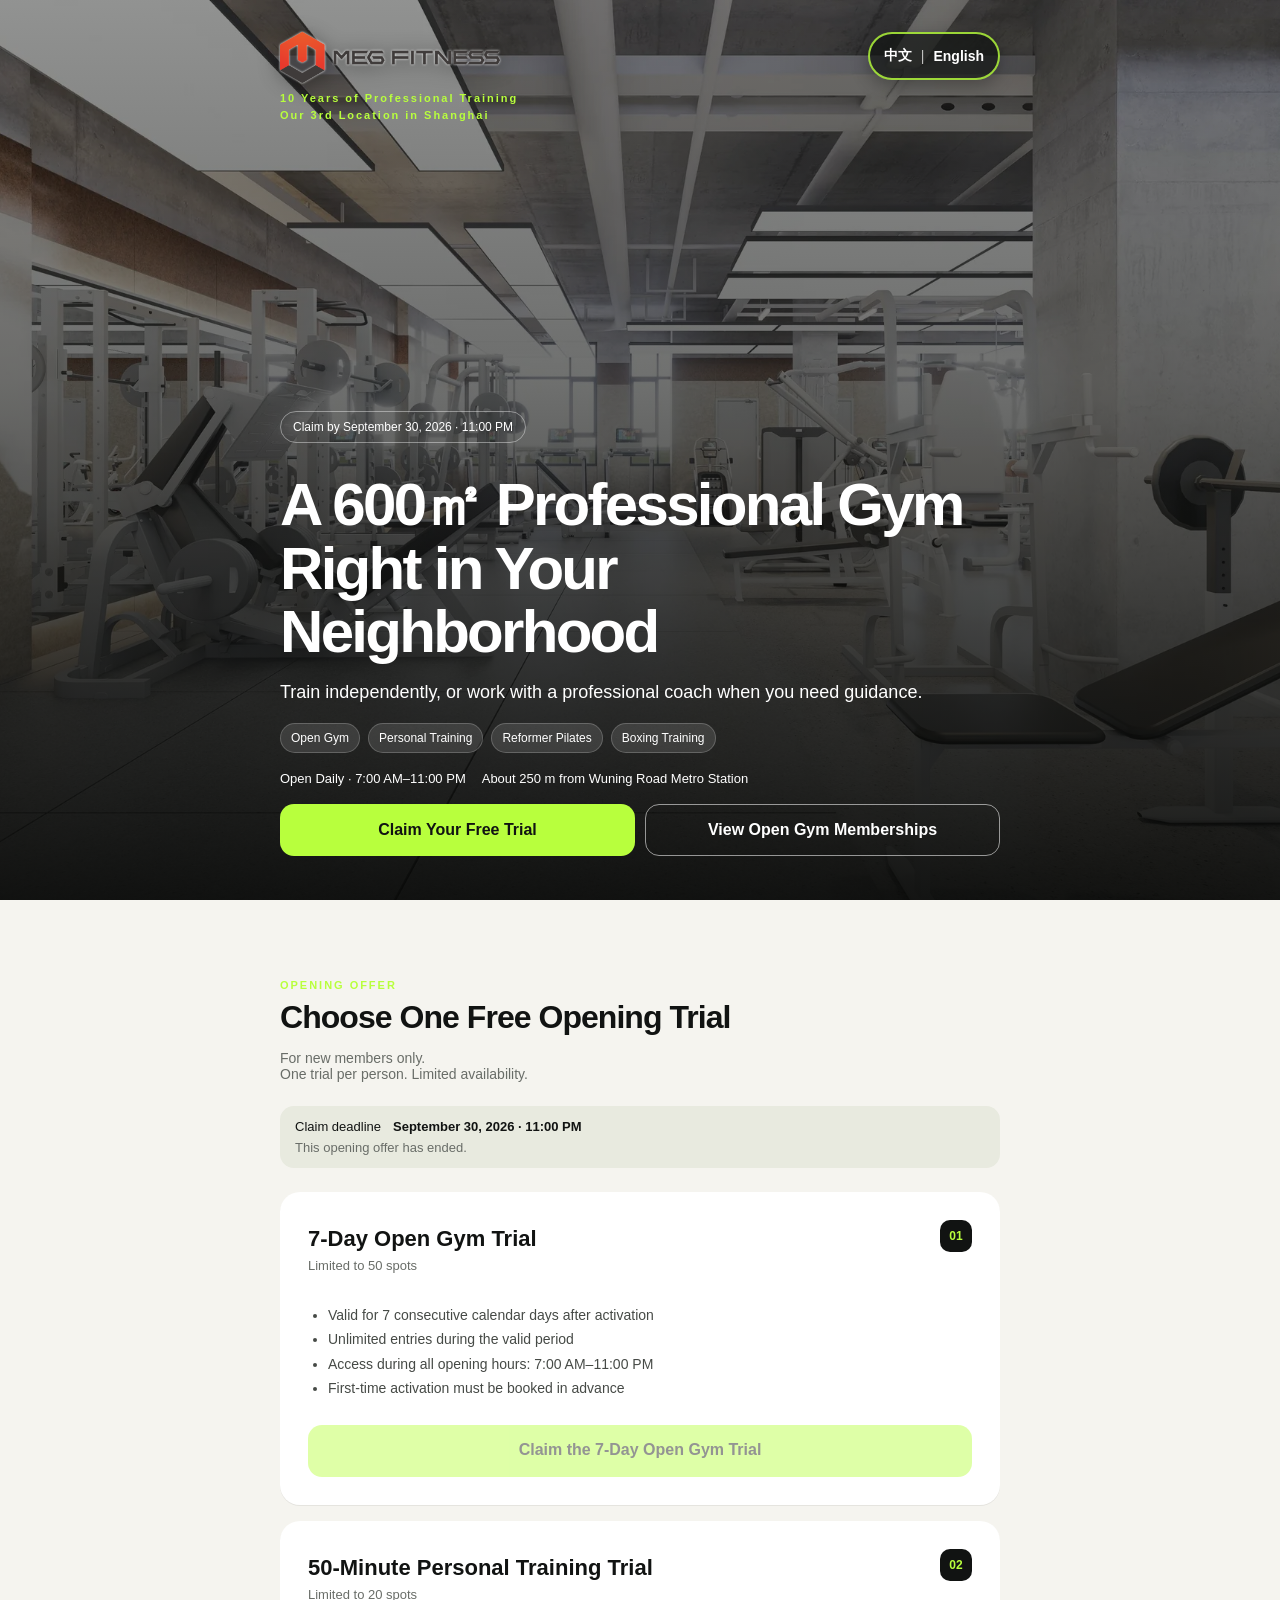
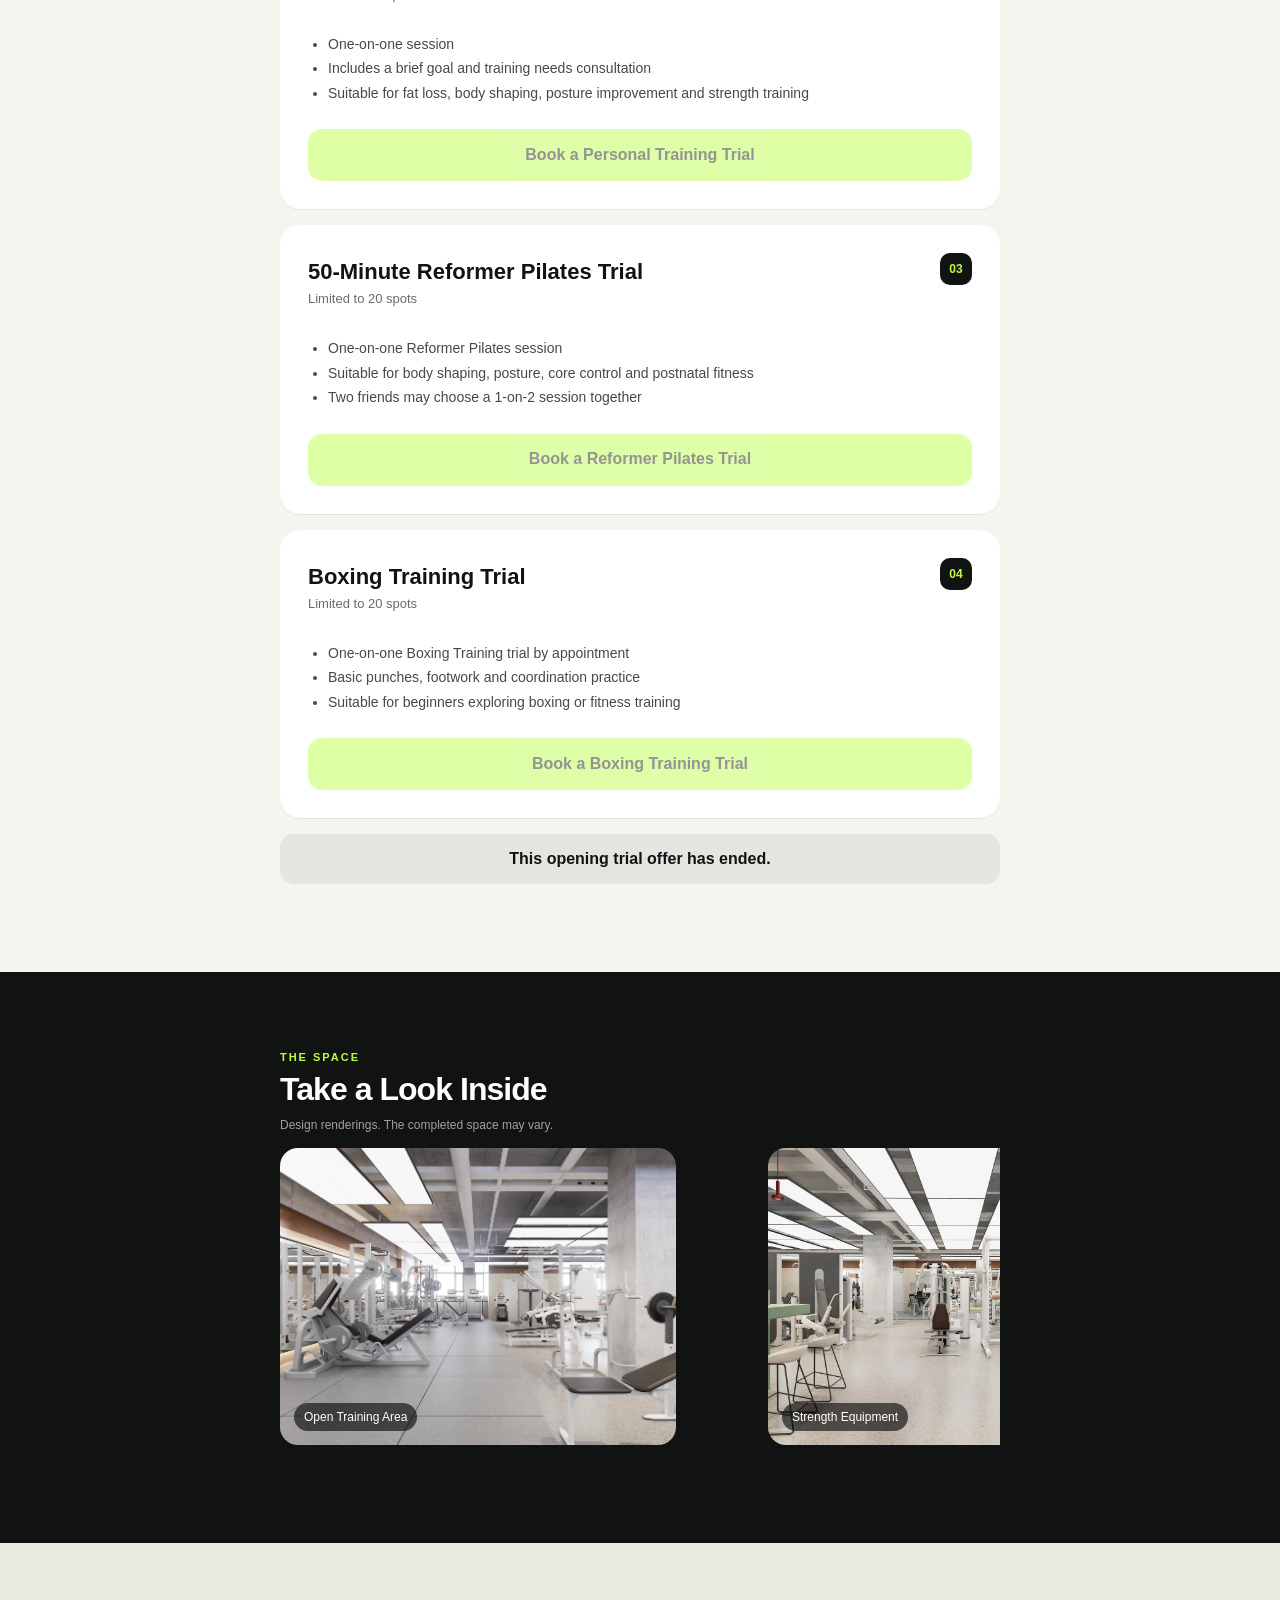
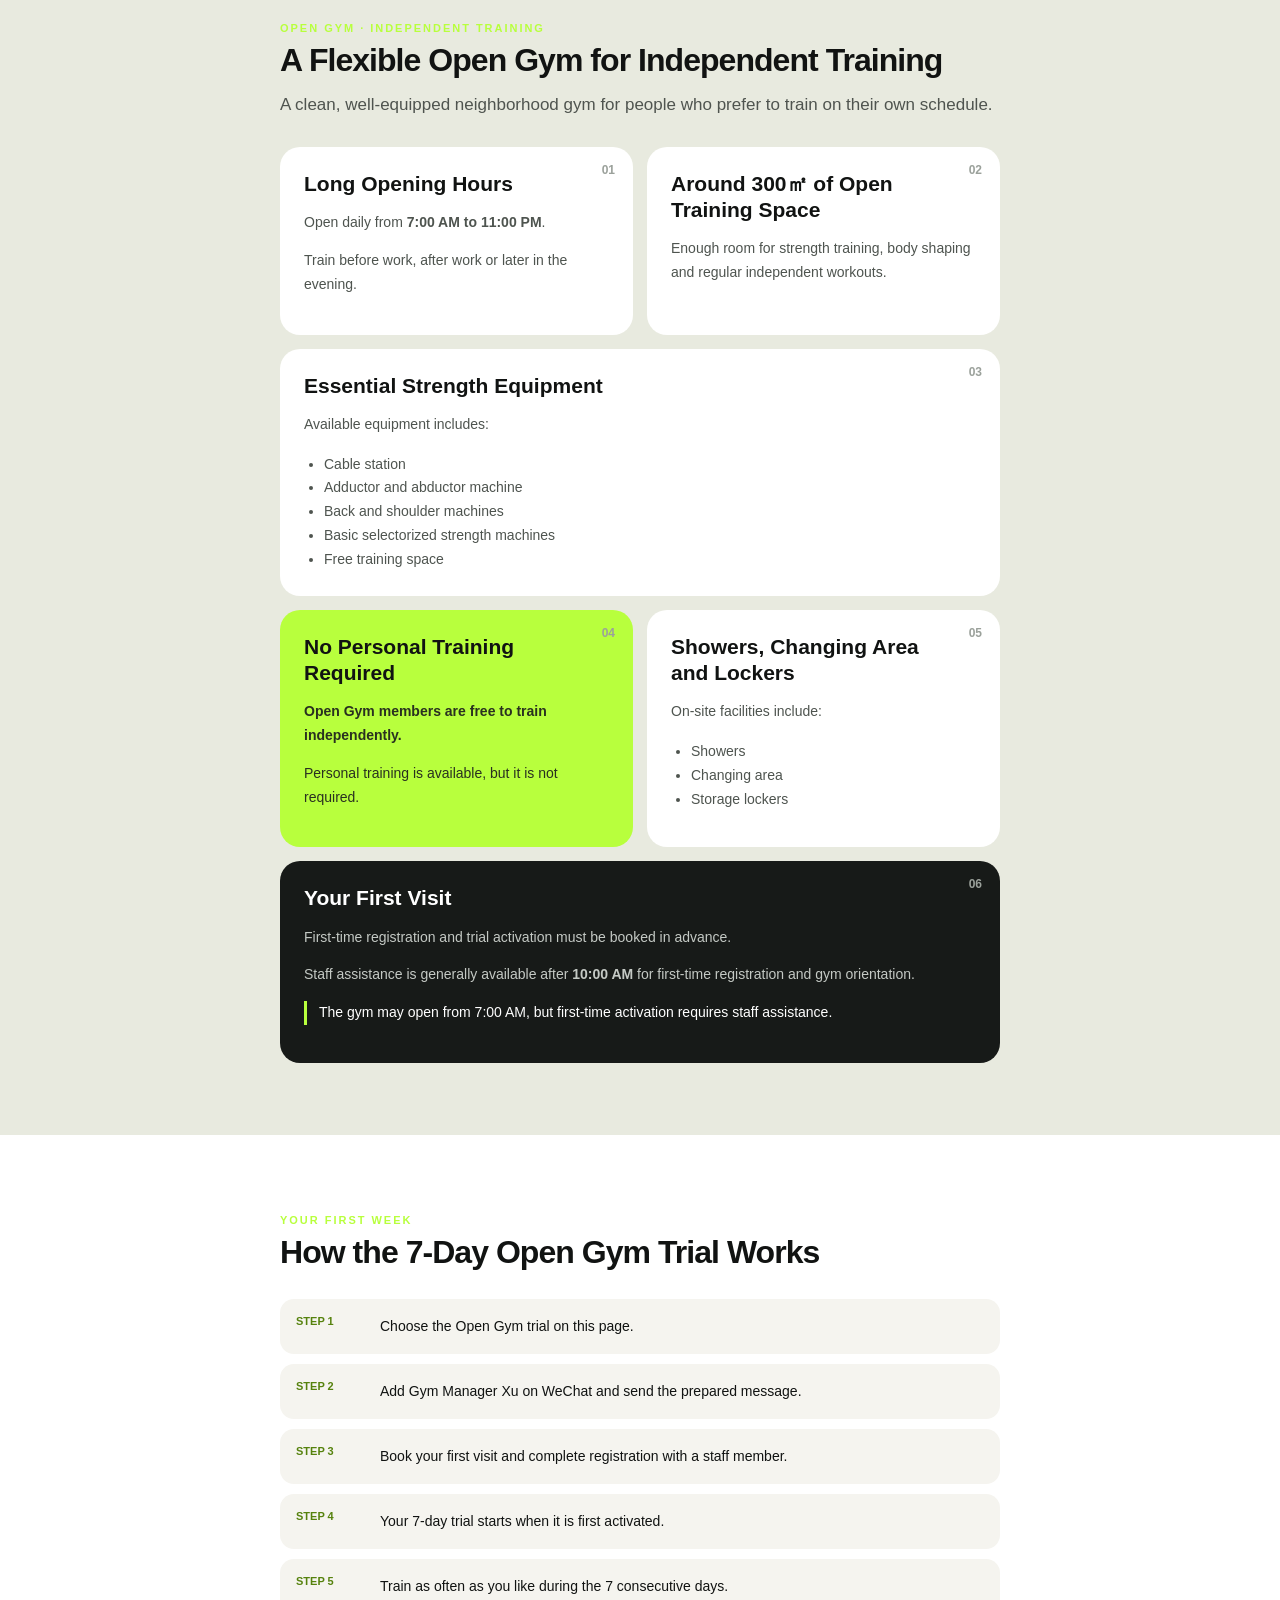
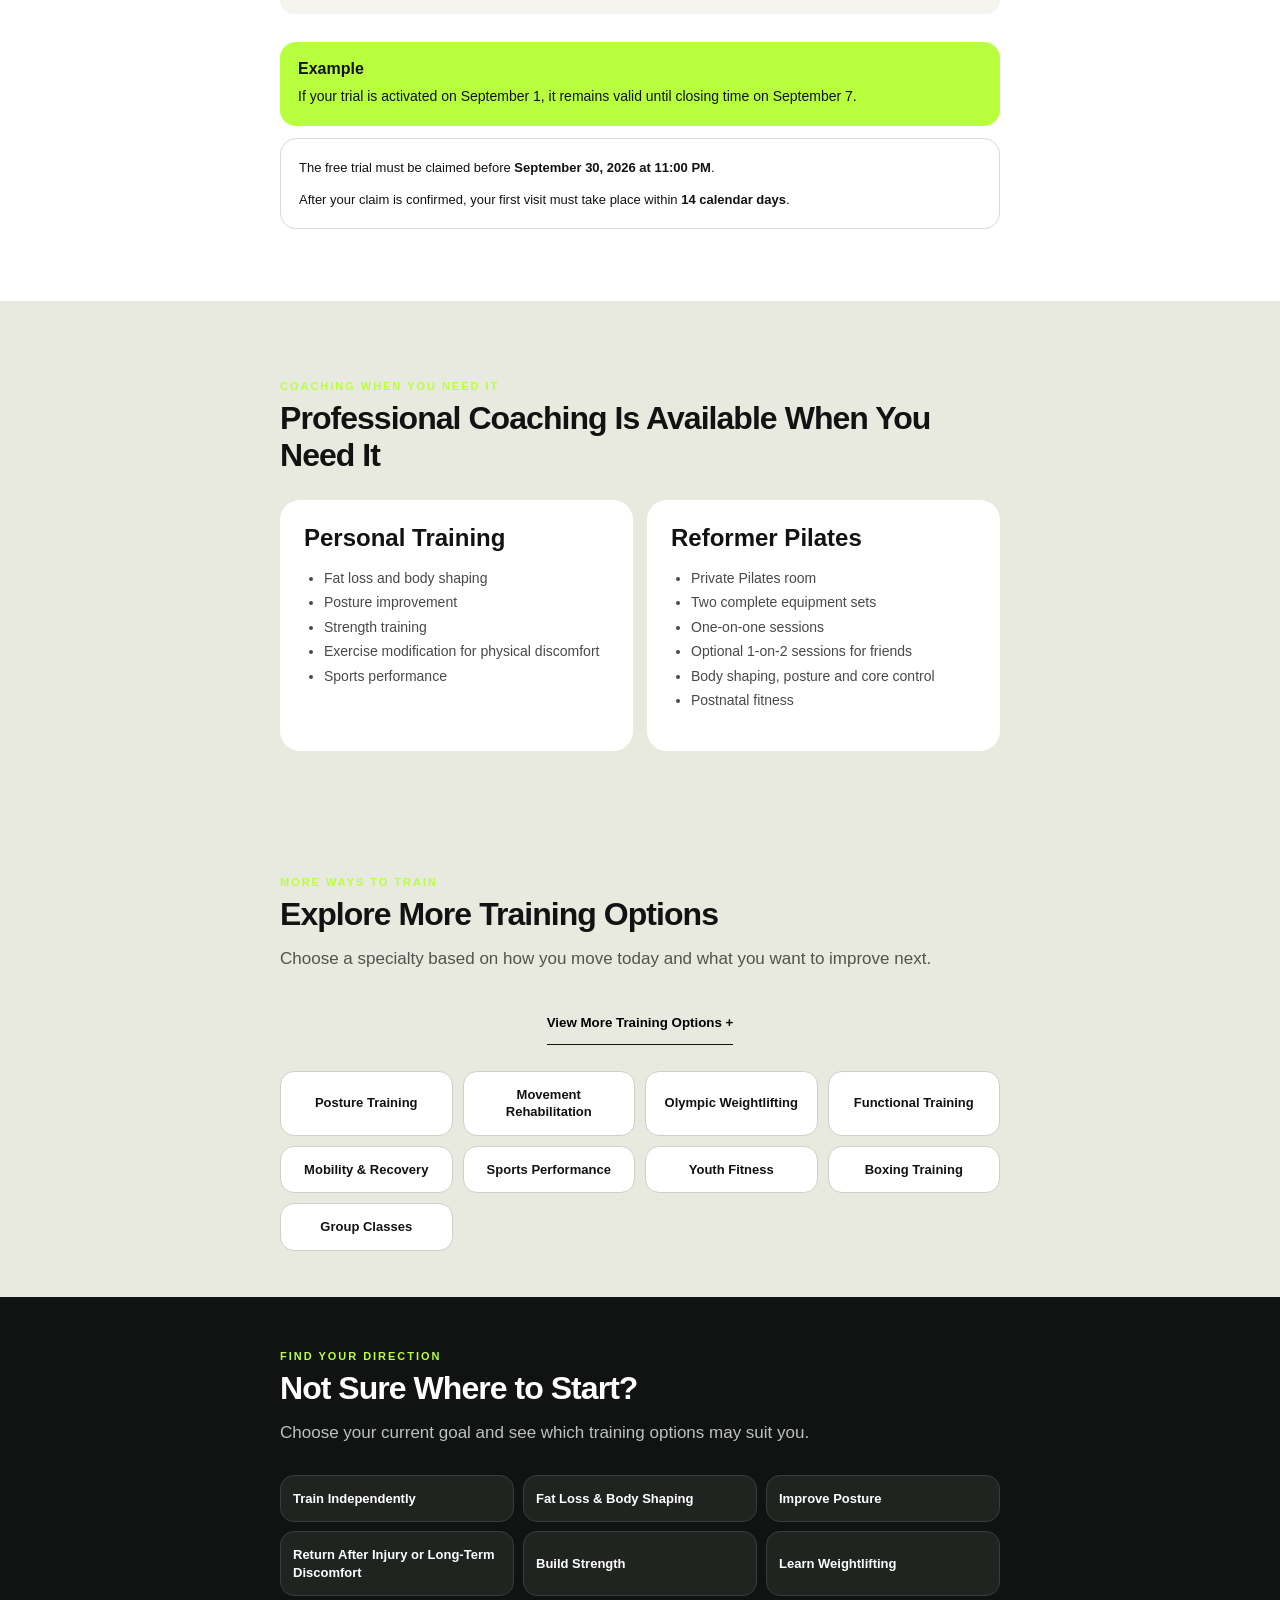
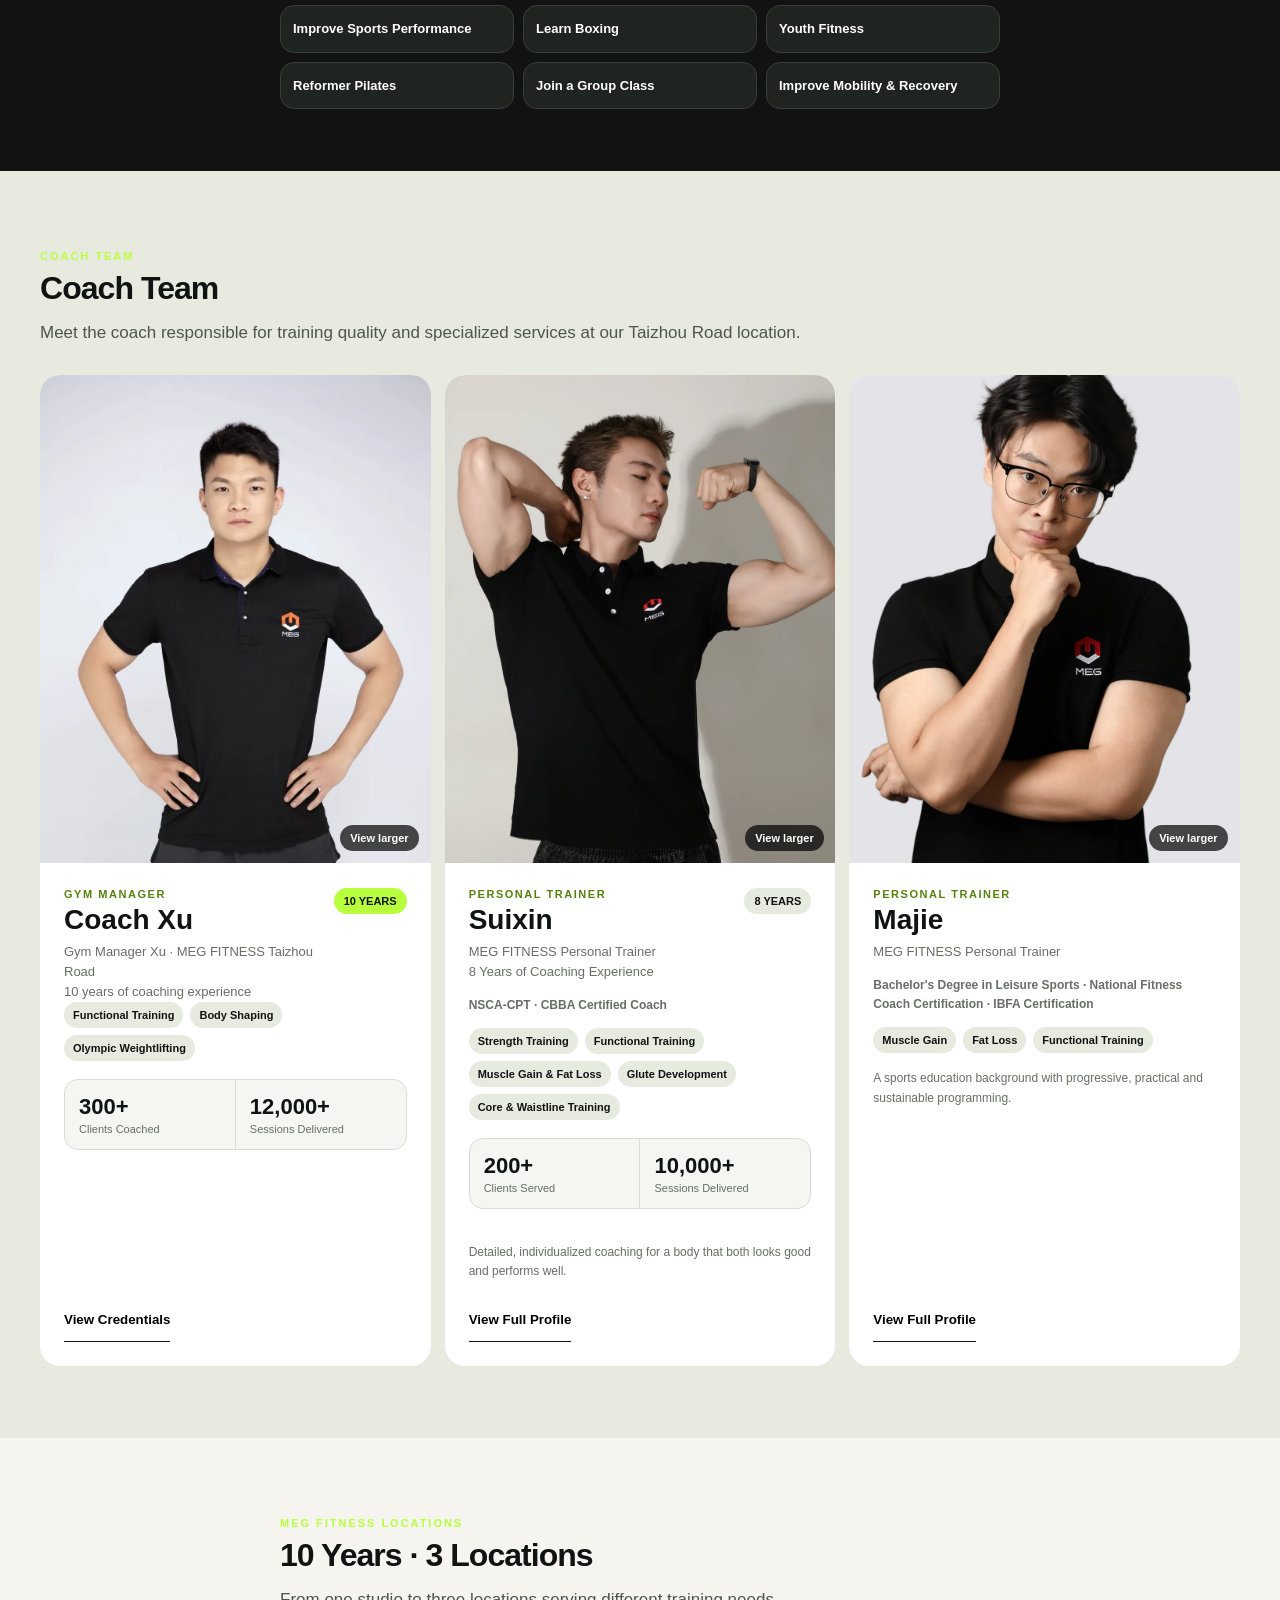
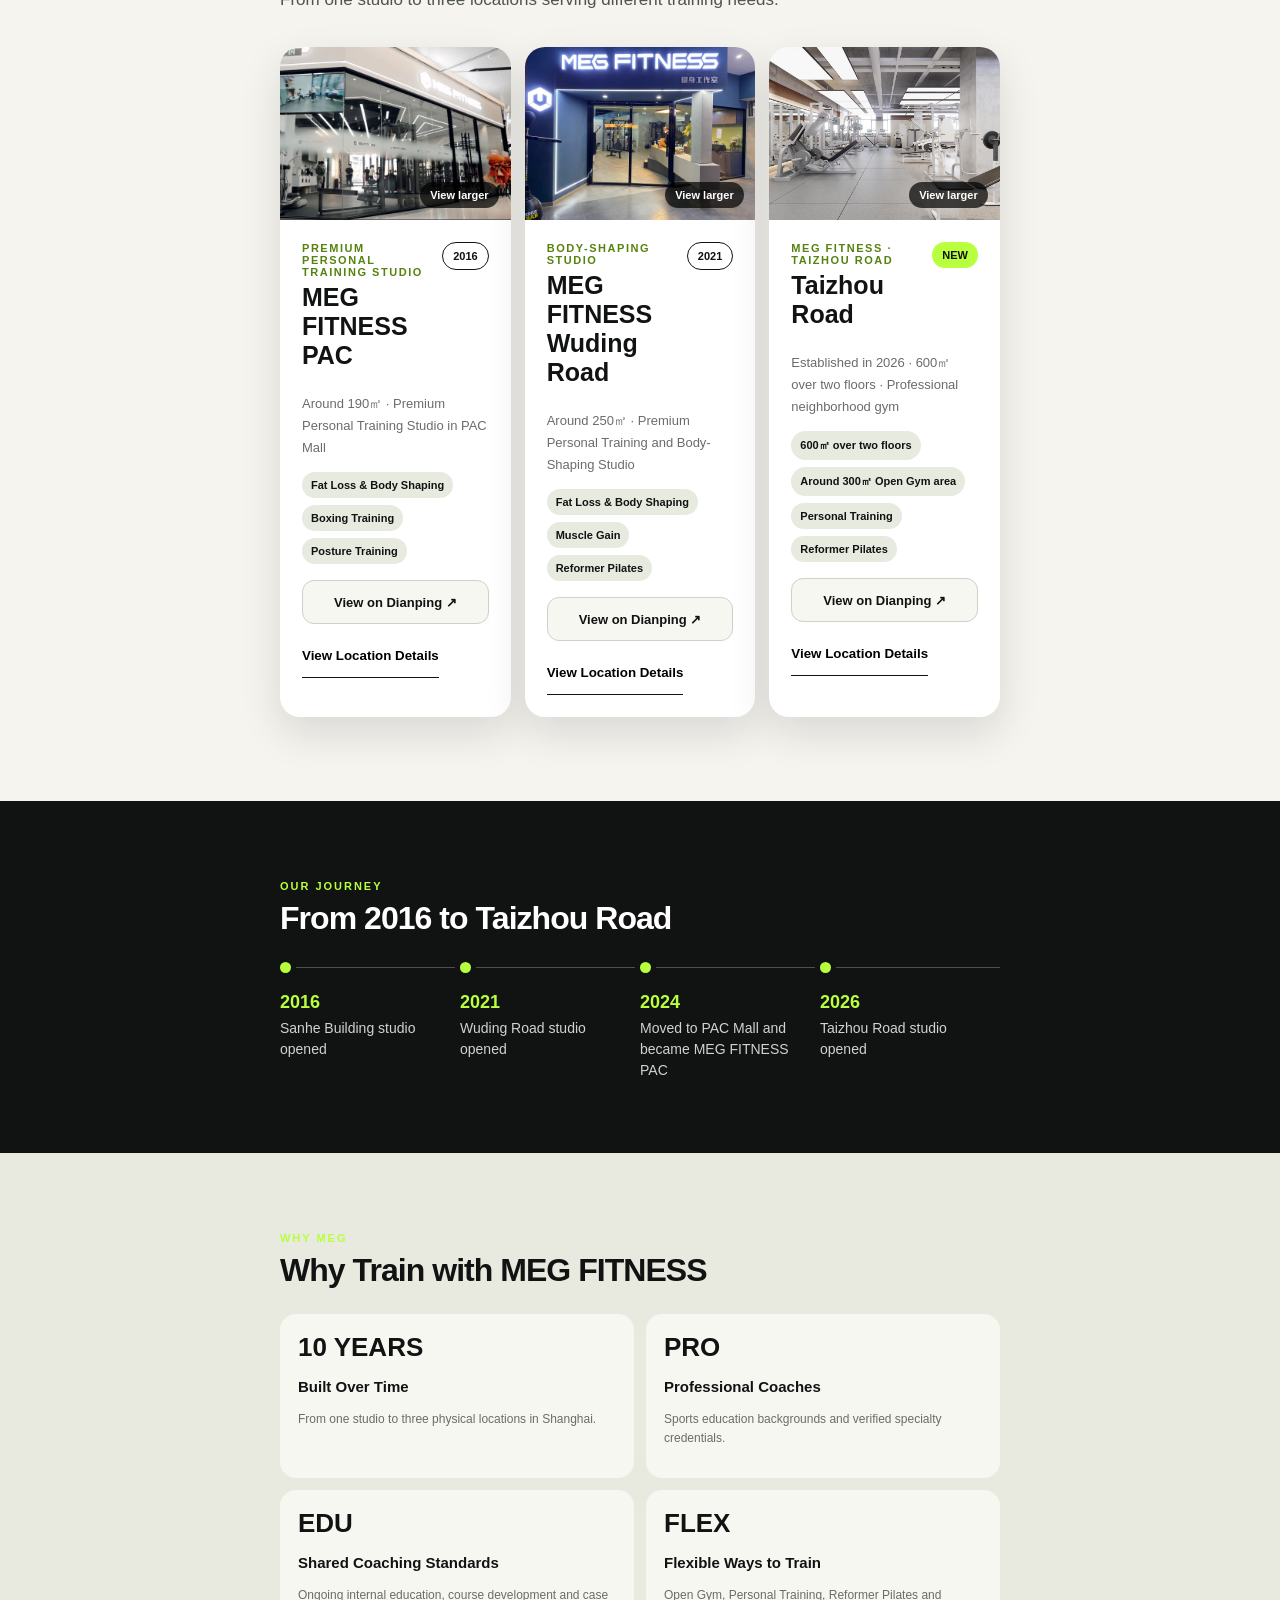
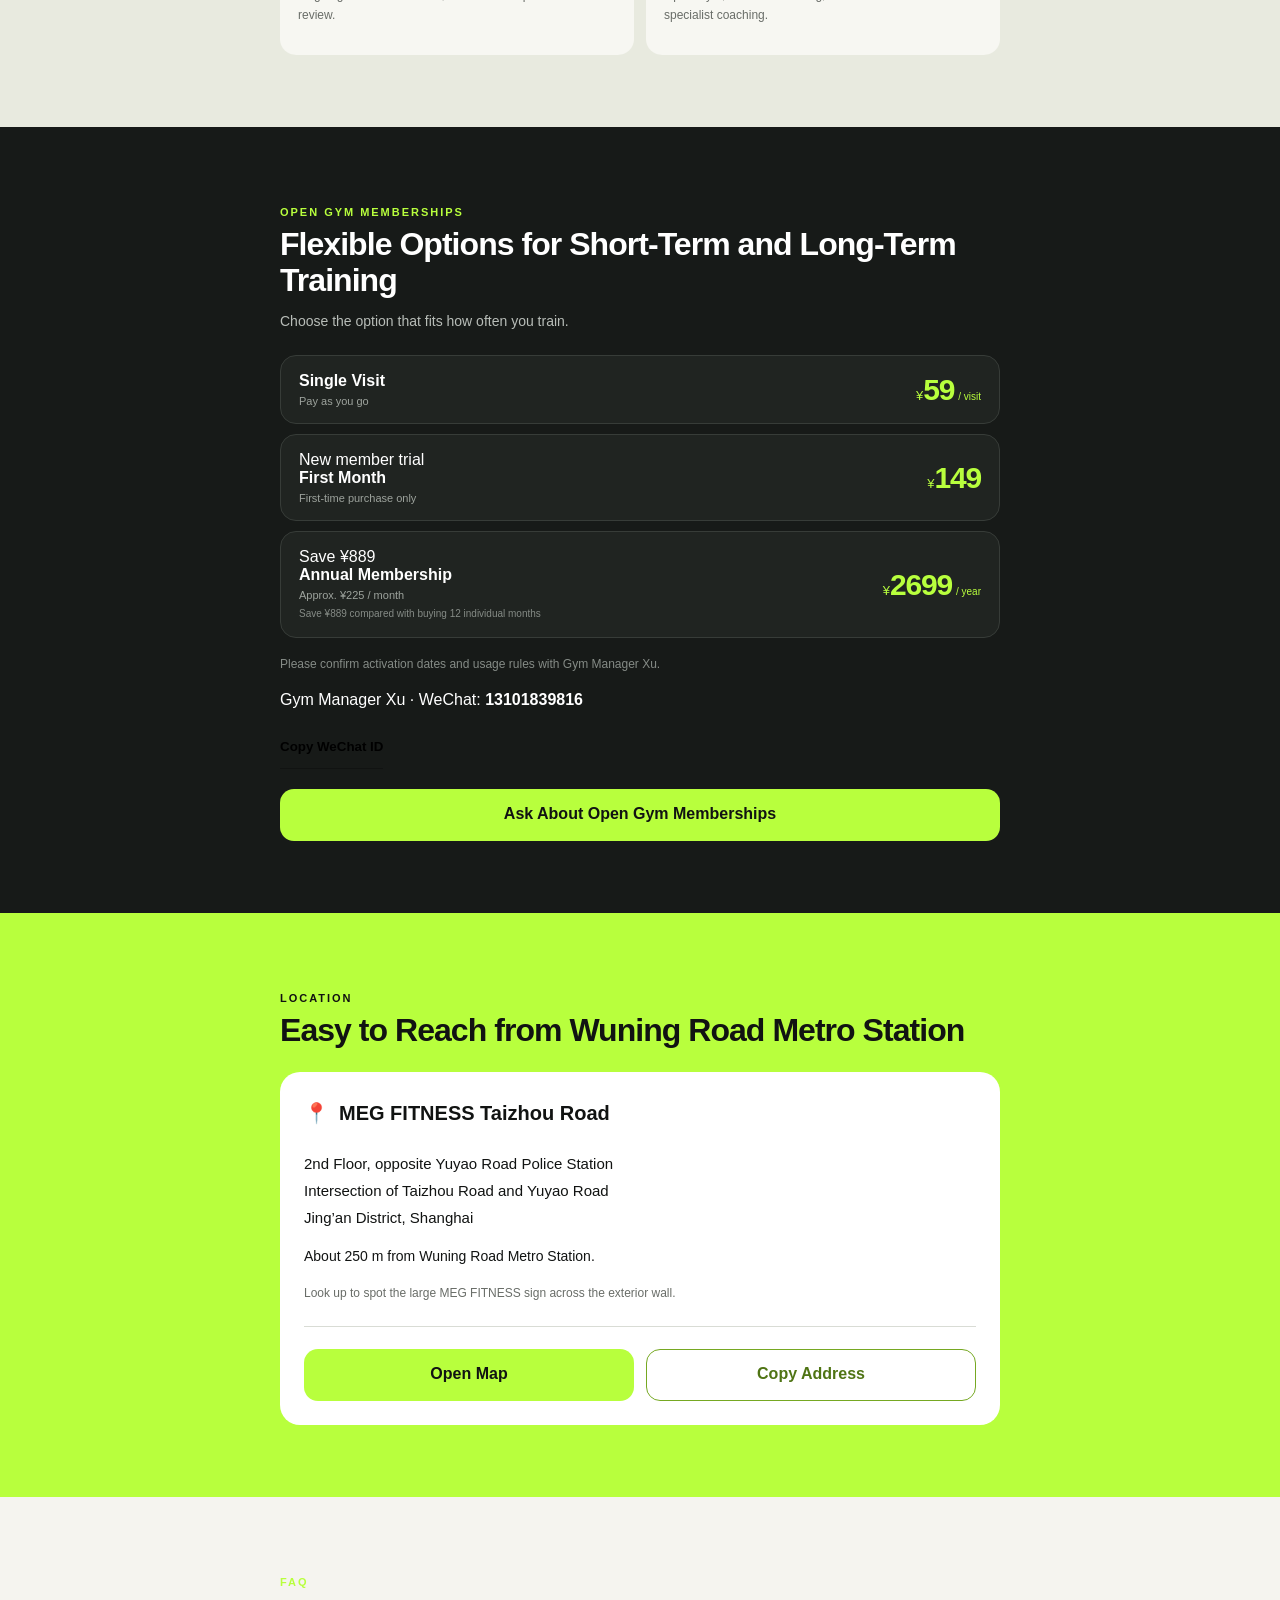
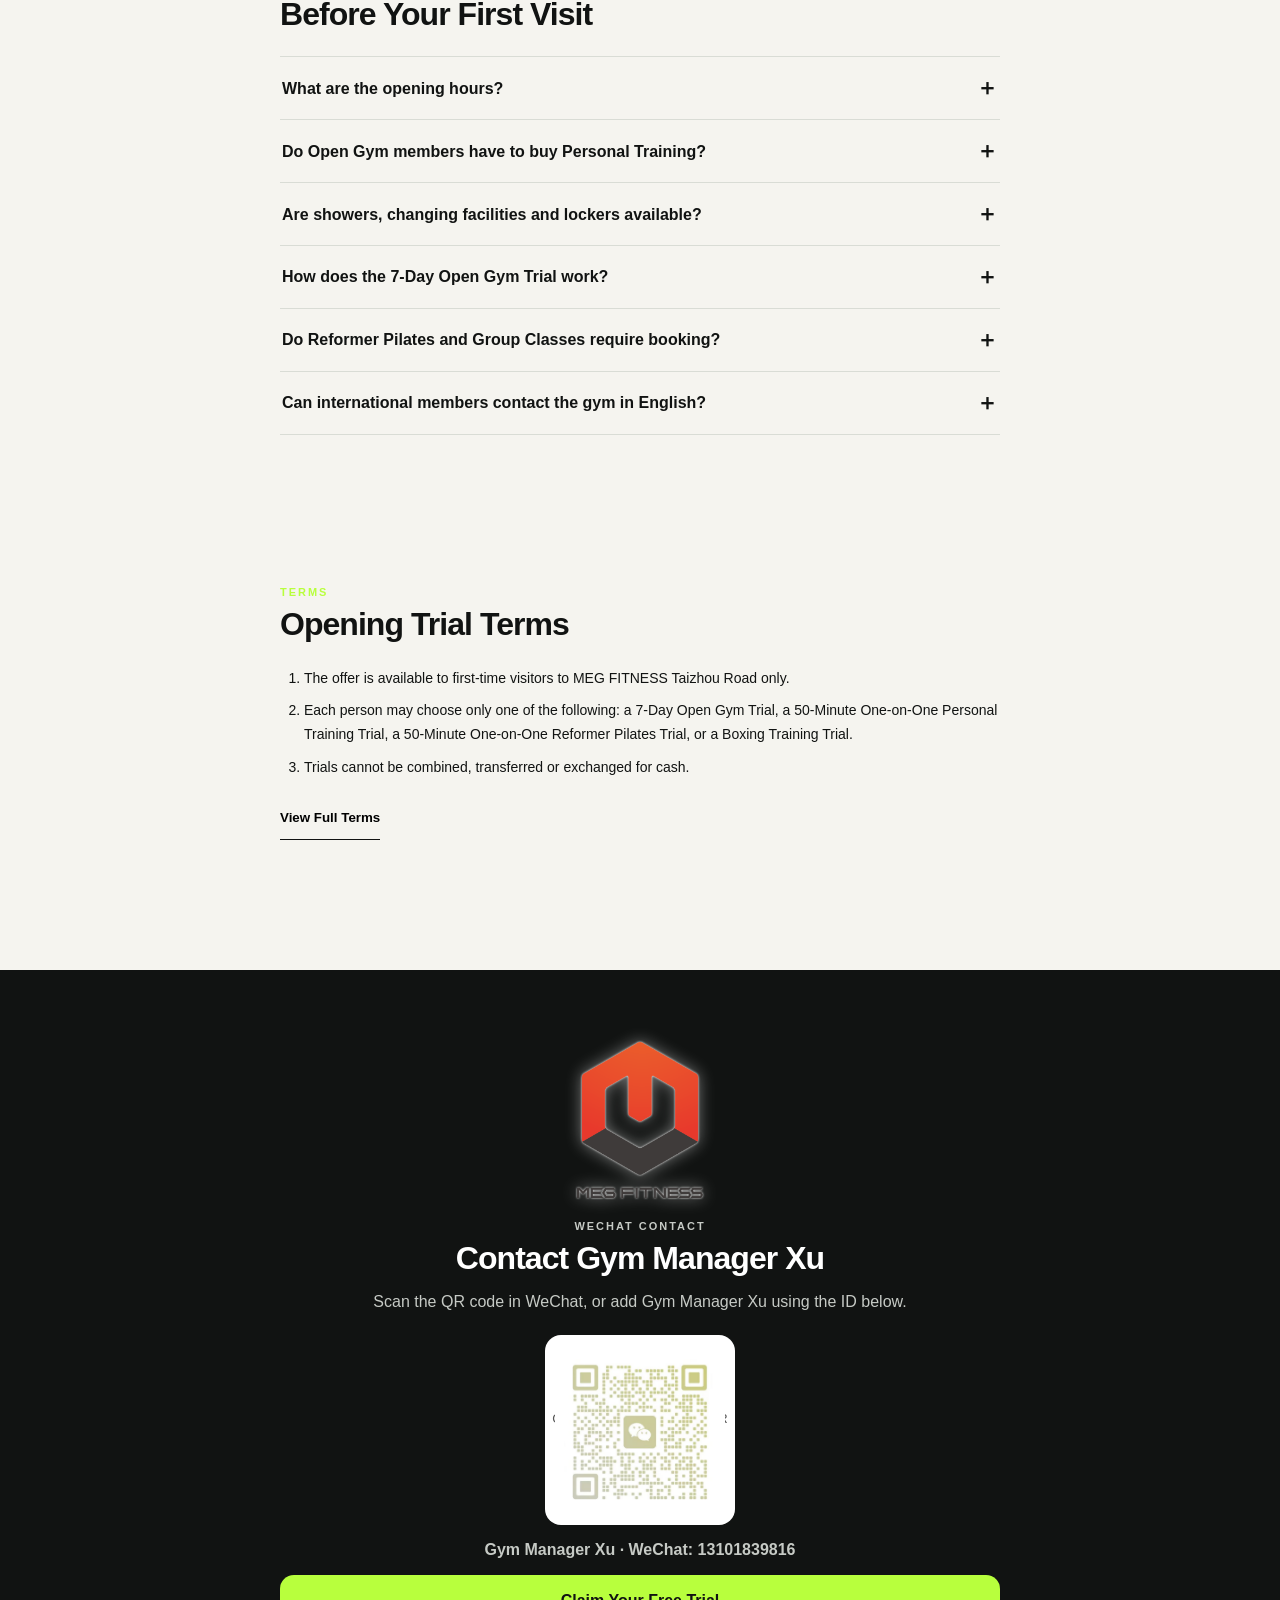
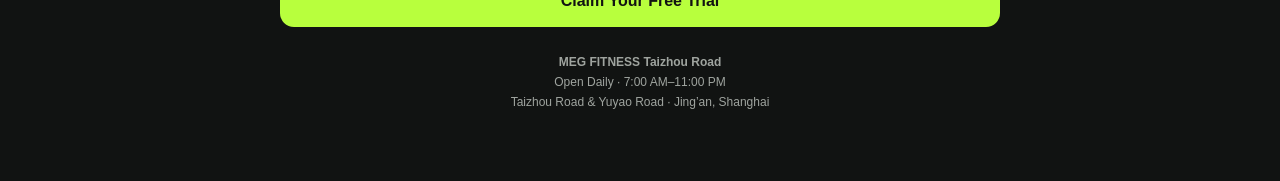
==== commit b1f337ef: "fix: correct coach profile attribution" ====
--- a/en/index.html
+++ b/en/index.html
@@ -170,27 +170,27 @@
         <article class="coach-card" data-coach-id="suixin">
           <button class="coach-photo js-image-preview" type="button" data-preview-src="/assets/coach-suixin.webp?v=20260818-1" data-preview-alt="Official portrait of Suixin" aria-label="Enlarge photo of Suixin"><img loading="lazy" decoding="async" width="1000" height="1250" src="../assets/coach-suixin.webp?v=20260818-1" alt="Official portrait of Suixin" data-fallback-image><span>View larger</span></button>
           <div class="coach-card-body"><div class="coach-heading"><div><p class="detail-label">PERSONAL TRAINER</p><h3>Suixin</h3><p>MEG FITNESS Personal Trainer</p><p>8 Years of Coaching Experience</p></div><span class="status-badge coach-role-badge">8 YEARS</span></div>
-            <p class="coach-cert-summary">Bachelor’s Degree in Leisure Sports · NSCA-CPT · National Fitness Coach Certification · IBFA Certification</p>
-            <div class="coach-tags"><span>Strength Training</span><span>Functional Training</span><span>Muscle Gain &amp; Fat Loss</span><span>Glute Shaping</span><span>Core &amp; Waistline</span></div>
-            <p class="coach-positioning">Detailed coaching and individualized programming focused on movement quality, body shaping and body control.</p>
+            <p class="coach-cert-summary">NSCA-CPT · CBBA Certified Coach</p>
+            <div class="coach-tags"><span>Strength Training</span><span>Functional Training</span><span>Muscle Gain &amp; Fat Loss</span><span>Glute Development</span><span>Core &amp; Waistline Training</span></div>
+            <div class="coach-stats"><div><strong>200+</strong><span>Clients Served</span></div><div><strong>10,000+</strong><span>Sessions Delivered</span></div></div>
+            <p class="coach-positioning">Detailed, individualized coaching for a body that both looks good and performs well.</p>
             <button class="text-button js-coach-toggle" type="button" data-coach-id="suixin" aria-controls="coach-detail-suixin" aria-expanded="false" data-expand-label="View Full Profile" data-collapse-label="Hide Full Profile">View Full Profile</button>
             <div class="coach-details" id="coach-detail-suixin" hidden>
-              <dl class="credentials-list"><div><dt>Education</dt><dd>Bachelor’s Degree in Leisure Sports</dd></div><div><dt>Certifications</dt><dd>NSCA Certified Personal Trainer (NSCA-CPT)<br>National Fitness Coach Certification<br>IBFA Certification</dd></div><div><dt>Specialties</dt><dd>Strength Training, Functional Training, Muscle Gain &amp; Fat Loss, Glute Shaping, Core &amp; Waistline Training</dd></div><div><dt>Coaching Style</dt><dd>Detailed coaching, individualized programming, body shaping, movement quality and body control</dd></div></dl>
-              <div class="coach-bio"><p>With a systematic sports education and years of frontline coaching experience, Suixin builds individualized programs around each client’s starting point, training history and goals.</p><p>Building on strength and functional training, Suixin has particular experience in glute, core and waistline shaping. Exercise technique, muscle engagement and training load are adjusted to support body-composition goals while developing strength, control and practical movement capacity.</p><p>Suixin coaches with patience and close attention to movement quality and feedback. Consistent correction, guidance and progressive programming help clients build a body that not only looks better, but is also stronger and more capable.</p></div>
+              <dl class="credentials-list"><div><dt>Certifications</dt><dd>NSCA Certified Personal Trainer (NSCA-CPT)<br>CBBA Certified Coach</dd></div><div><dt>Specialties</dt><dd>Strength Training, Functional Training, Muscle Gain &amp; Fat Loss, Glute Development, Core &amp; Waistline Training</dd></div><div><dt>Coaching Style</dt><dd>Detailed coaching, individualized programming, movement quality, body shaping and body control</dd></div></dl>
+              <div class="coach-bio"><p>Suixin has 8 years of one-on-one coaching experience, with more than 200 clients served and over 10,000 sessions delivered.</p><p>His work combines strength and functional training with individualized programming for muscle gain, fat loss, glute development, and core and waistline training.</p><p>His detailed coaching style emphasizes movement quality, muscle engagement and practical feedback. Programs are adjusted to each client’s starting point and needs, helping them improve body composition while developing strength, control and movement capacity—a body that both looks good and performs well.</p></div>
             </div>
           </div>
         </article>
         <article class="coach-card" data-coach-id="majie">
           <button class="coach-photo js-image-preview" type="button" data-preview-src="/assets/coach-majie.webp?v=20260818-1" data-preview-alt="Official portrait of Majie" aria-label="Enlarge photo of Majie"><img loading="lazy" decoding="async" width="1000" height="1250" src="../assets/coach-majie.webp?v=20260818-1" alt="Official portrait of Majie" data-fallback-image><span>View larger</span></button>
-          <div class="coach-card-body"><div class="coach-heading"><div><p class="detail-label">PERSONAL TRAINER</p><h3>Majie</h3><p>MEG FITNESS Personal Trainer</p><p>8 Years of Frontline Coaching Experience</p></div><span class="status-badge coach-role-badge">8 YEARS</span></div>
-            <p class="coach-cert-summary">NSCA-CPT · CBBA Certified Coach</p>
-            <div class="coach-tags"><span>Functional Training</span><span>Muscle Gain</span><span>Fat Loss</span><span>Core &amp; Waistline</span><span>Glute Shaping</span></div>
-            <div class="coach-stats"><div><strong>200+</strong><span>Clients Coached</span></div><div><strong>10,000+</strong><span>Sessions Delivered</span></div></div>
-            <p class="coach-positioning">Hands-on coaching that combines practical strength and conditioning with clear, long-term progression.</p>
+          <div class="coach-card-body"><div class="coach-heading"><div><p class="detail-label">PERSONAL TRAINER</p><h3>Majie</h3><p>MEG FITNESS Personal Trainer</p></div></div>
+            <p class="coach-cert-summary">Bachelor's Degree in Leisure Sports · National Fitness Coach Certification · IBFA Certification</p>
+            <div class="coach-tags"><span>Muscle Gain</span><span>Fat Loss</span><span>Functional Training</span></div>
+            <p class="coach-positioning">A sports education background with progressive, practical and sustainable programming.</p>
             <button class="text-button js-coach-toggle" type="button" data-coach-id="majie" aria-controls="coach-detail-majie" aria-expanded="false" data-expand-label="View Full Profile" data-collapse-label="Hide Full Profile">View Full Profile</button>
             <div class="coach-details" id="coach-detail-majie" hidden>
-              <dl class="credentials-list"><div><dt>Certifications</dt><dd>NSCA Certified Personal Trainer (NSCA-CPT)<br>CBBA Certified Coach</dd></div><div><dt>Specialties</dt><dd>Functional Training, Muscle Gain, Fat Loss, Core &amp; Waistline Training and Glute Shaping</dd></div><div><dt>Coaching Style</dt><dd>Frontline coaching experience, functional training, muscle gain and fat loss, body shaping and long-term progression</dd></div></dl>
-              <div class="coach-bio"><p>Majie brings extensive one-on-one coaching experience developed through years of high-volume frontline teaching with clients of different training backgrounds, physical capacities and goals.</p><p>His approach combines strength and functional training, with systematic planning from movement foundations and training intensity through each stage of progression. For muscle gain, fat loss, core, waistline and glute goals, he uses an integrated plan rather than isolated exercises to support a more balanced, stronger and better-conditioned body.</p><p>His coaching prioritizes practical results, consistent execution and long-term progress. He helps beginners establish a clear way to train and continuously adjusts the program for experienced clients so that every stage has a defined direction for improvement.</p></div>
+              <dl class="credentials-list"><div><dt>Education</dt><dd>Bachelor's Degree in Leisure Sports</dd></div><div><dt>Certifications</dt><dd>National Fitness Coach Certification<br>IBFA Certification</dd></div><div><dt>Specialties</dt><dd>Muscle Gain, Fat Loss and Functional Training</dd></div><div><dt>Coaching Focus</dt><dd>Sports education background, muscle gain, fat loss, functional training and progressive programming</dd></div></dl>
+              <div class="coach-bio"><p>Majie holds a Bachelor's Degree in Leisure Sports, together with a National Fitness Coach Certification and IBFA Certification.</p><p>His coaching focuses on muscle gain, fat loss and functional training, with close attention to training foundations, movement quality and appropriate programming at each stage.</p><p>He adjusts training content around each client’s starting point, experience and practical goals, supporting strength development, body composition and movement capacity through targeted, sustainable training.</p><p>His approach emphasizes progressive programming and consistent execution, helping clients build a clear and stable way to train while adjusting difficulty and goals as their capacity develops.</p></div>
             </div>
           </div>
         </article>
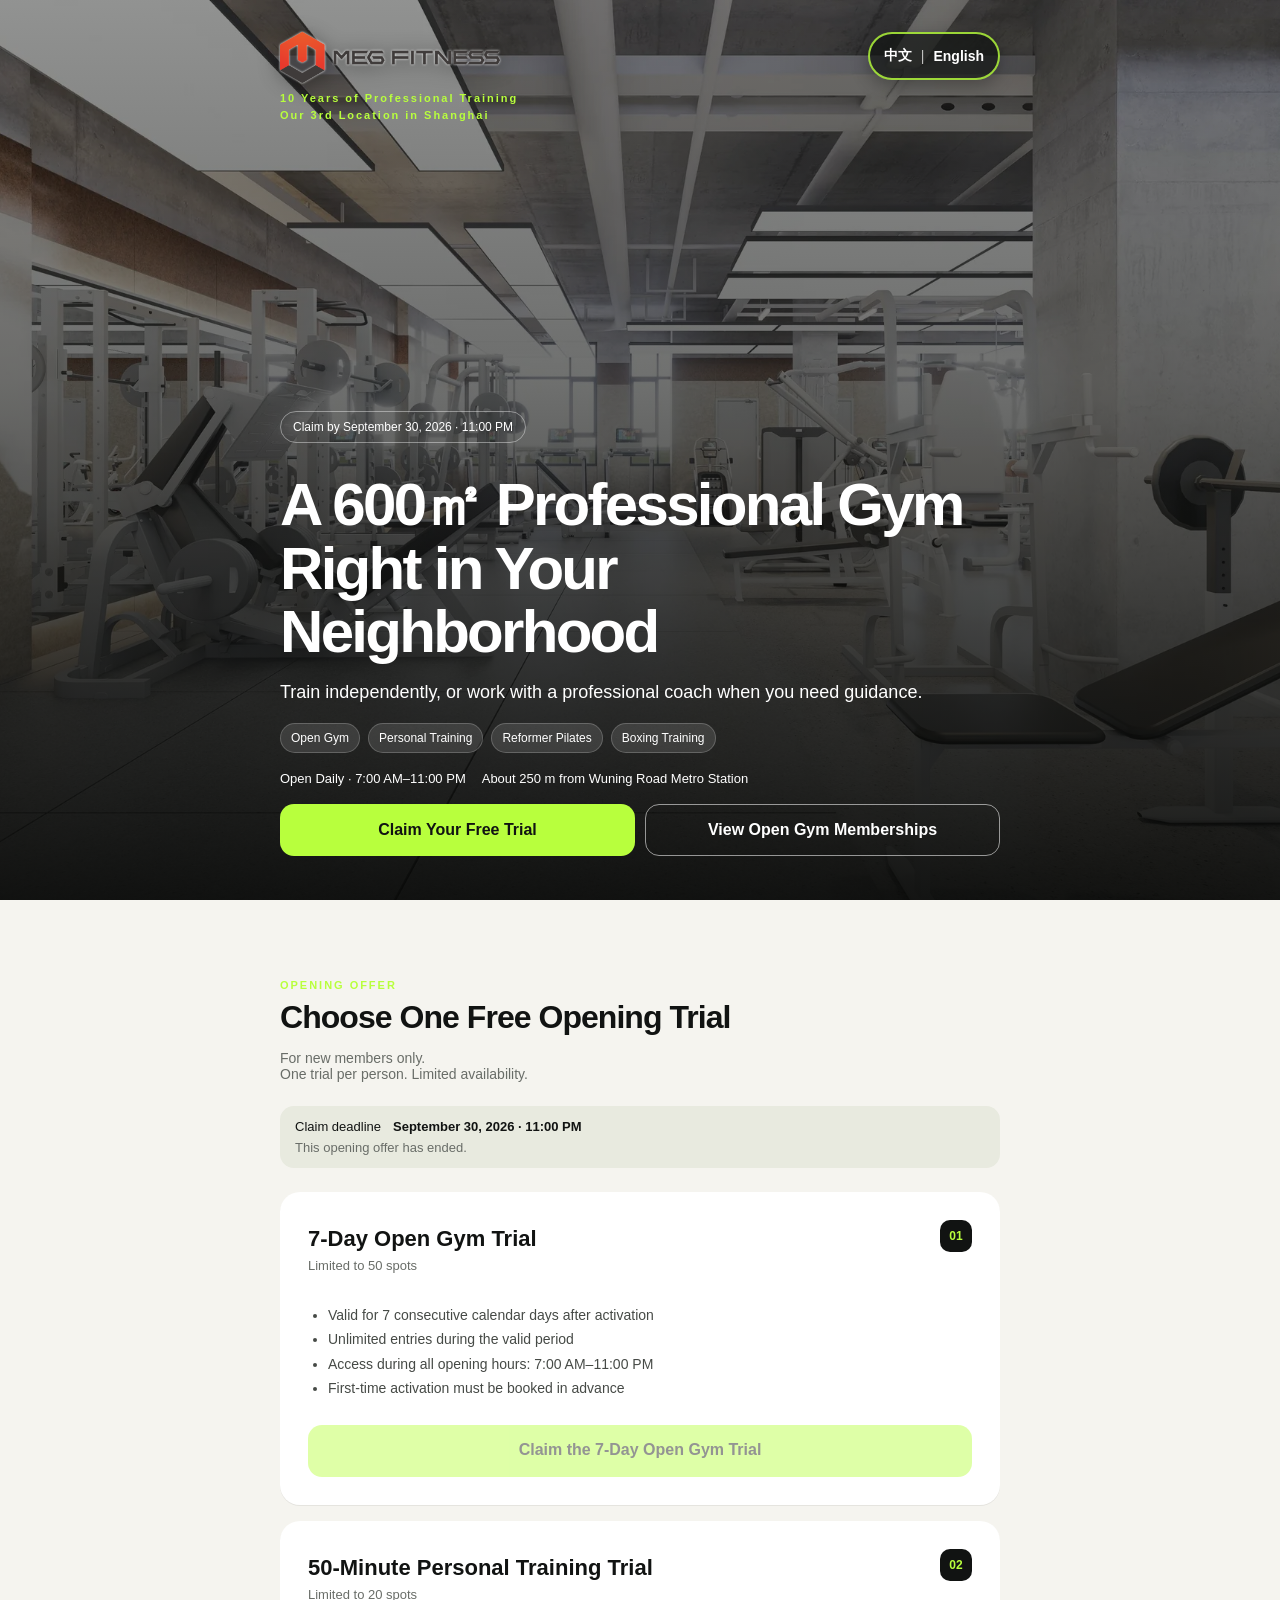
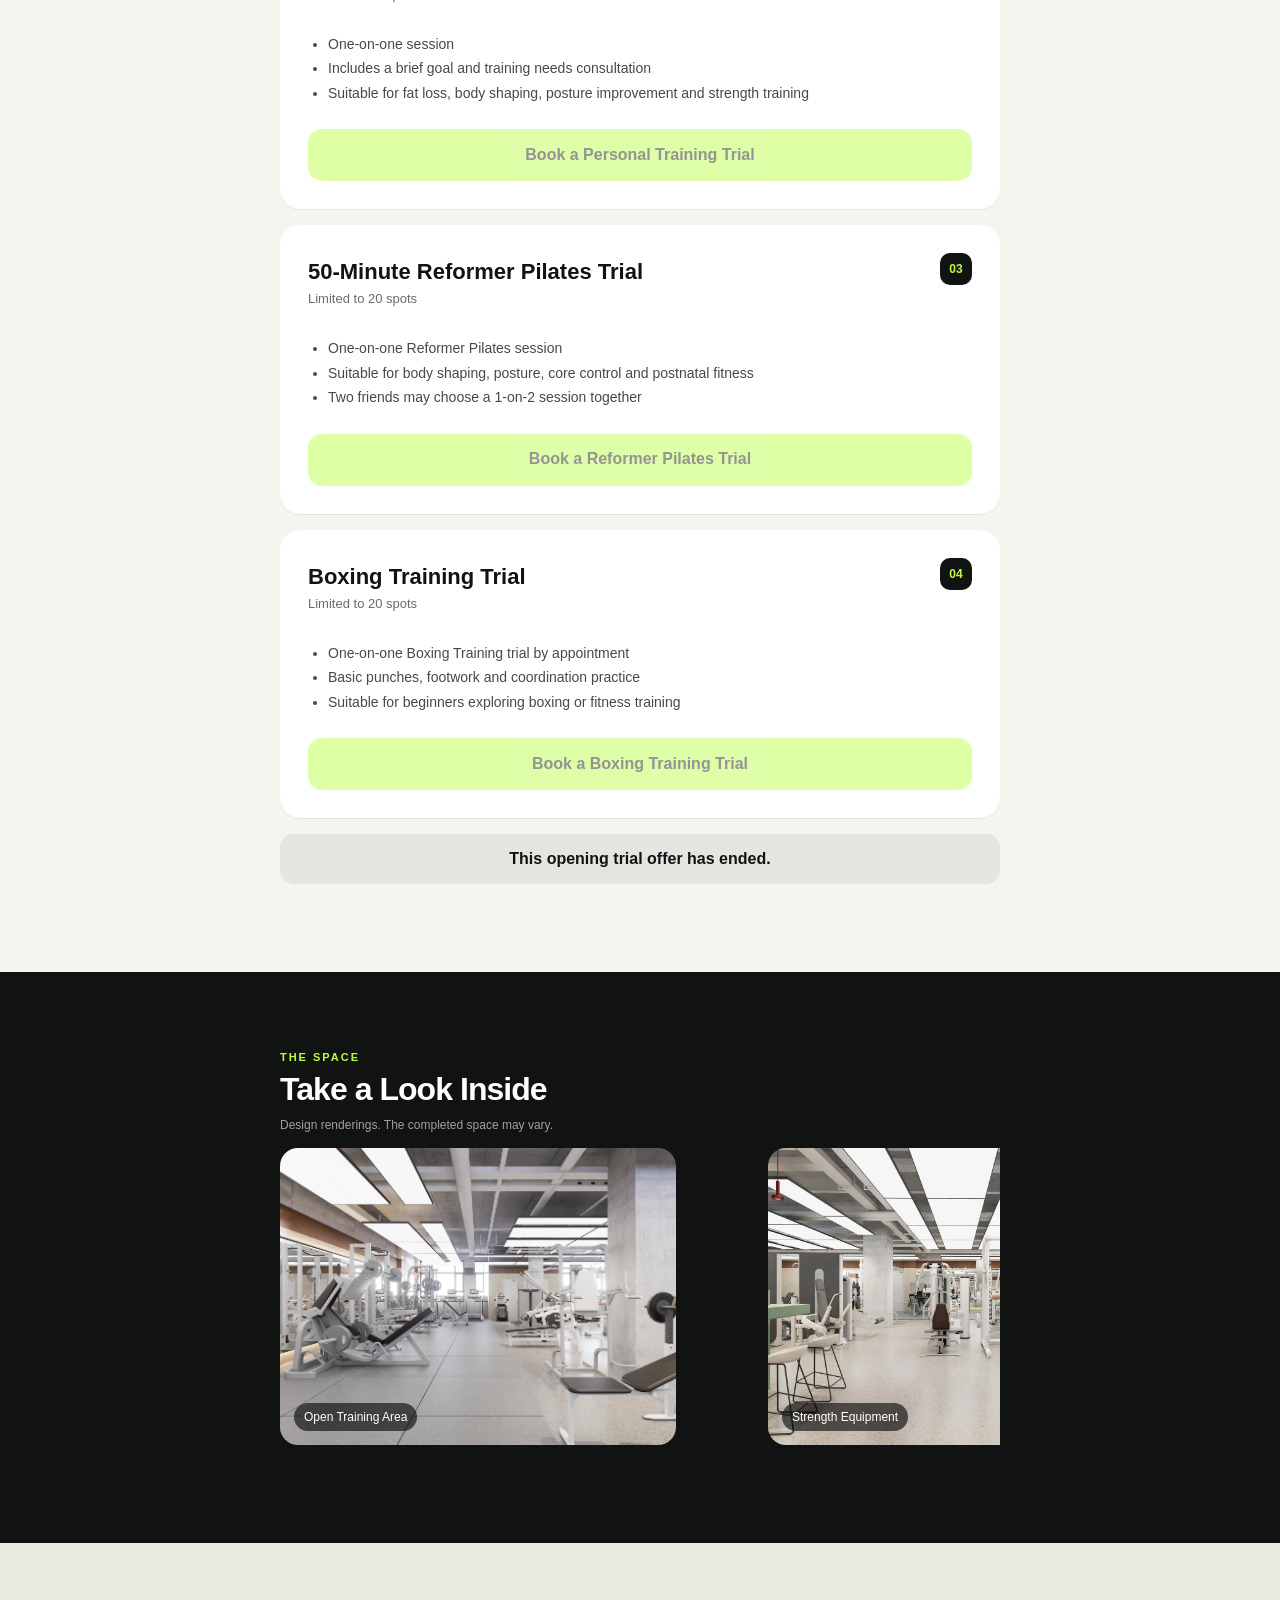
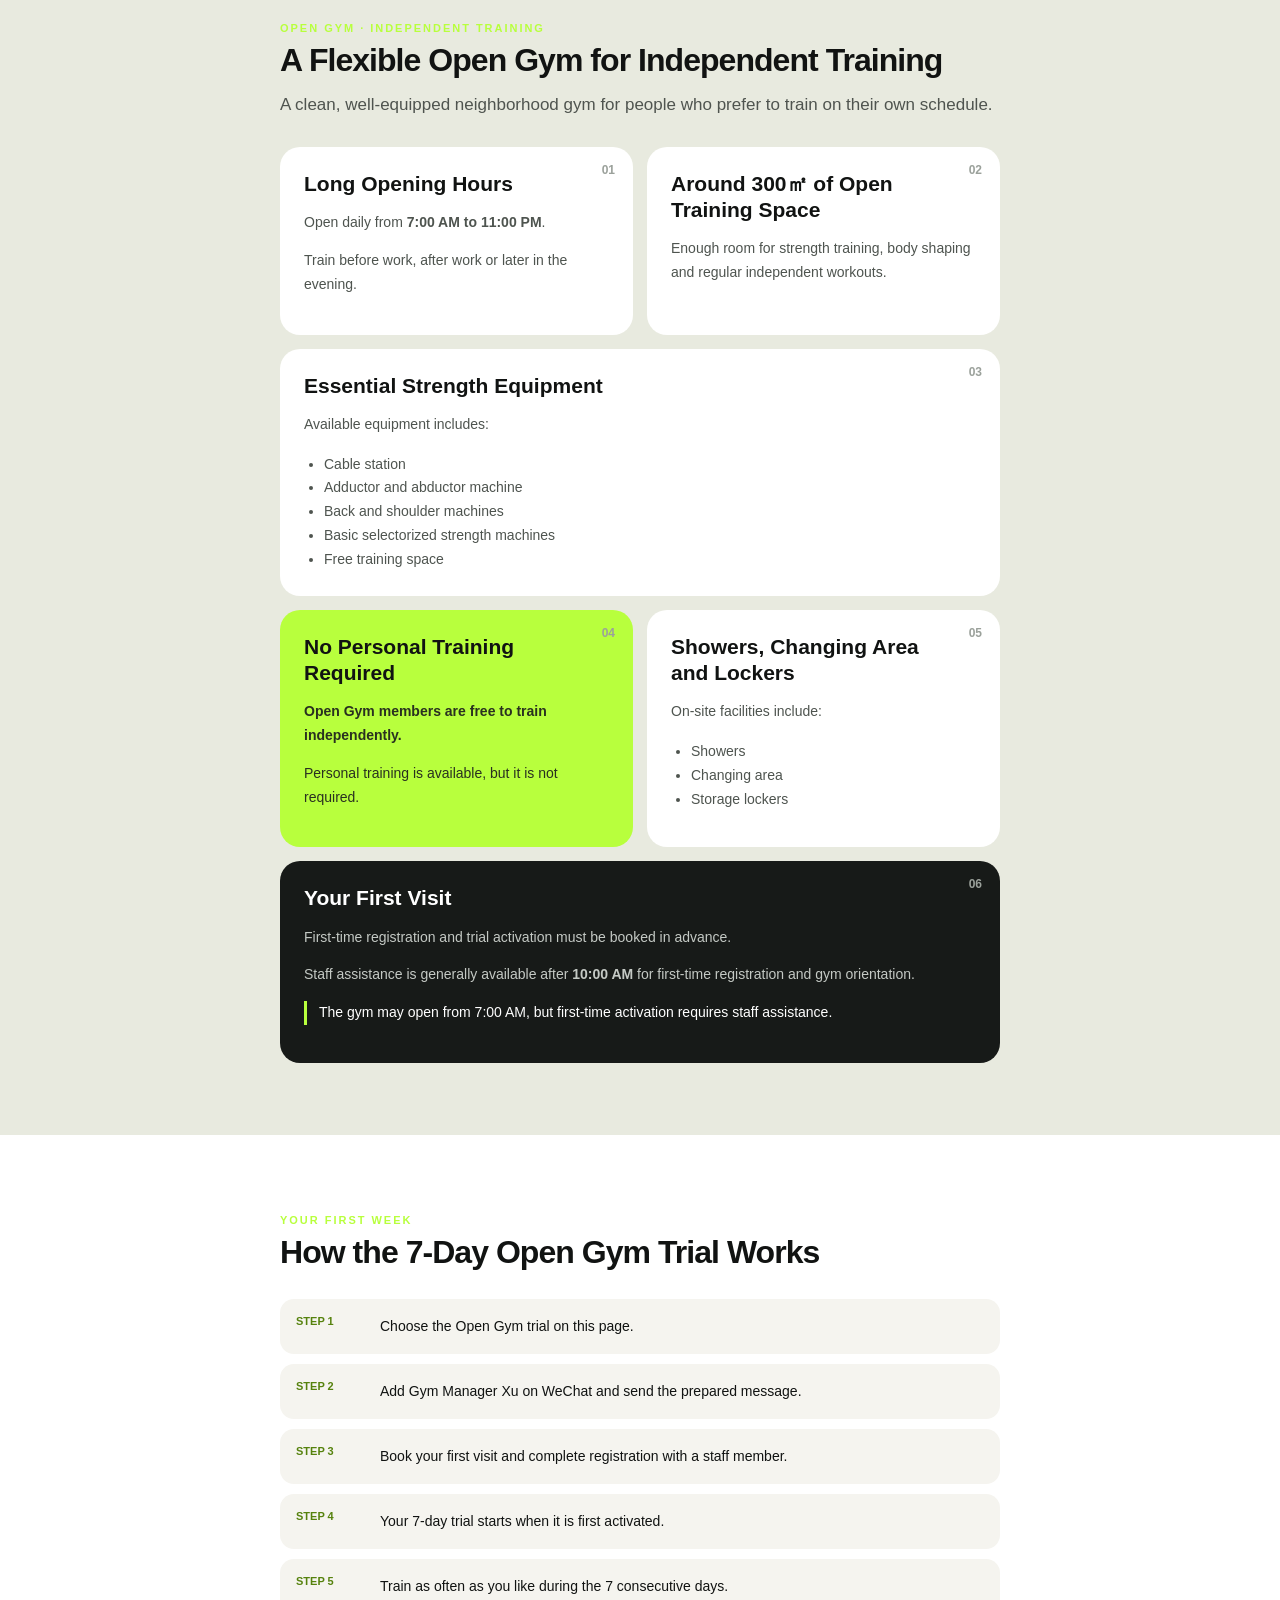
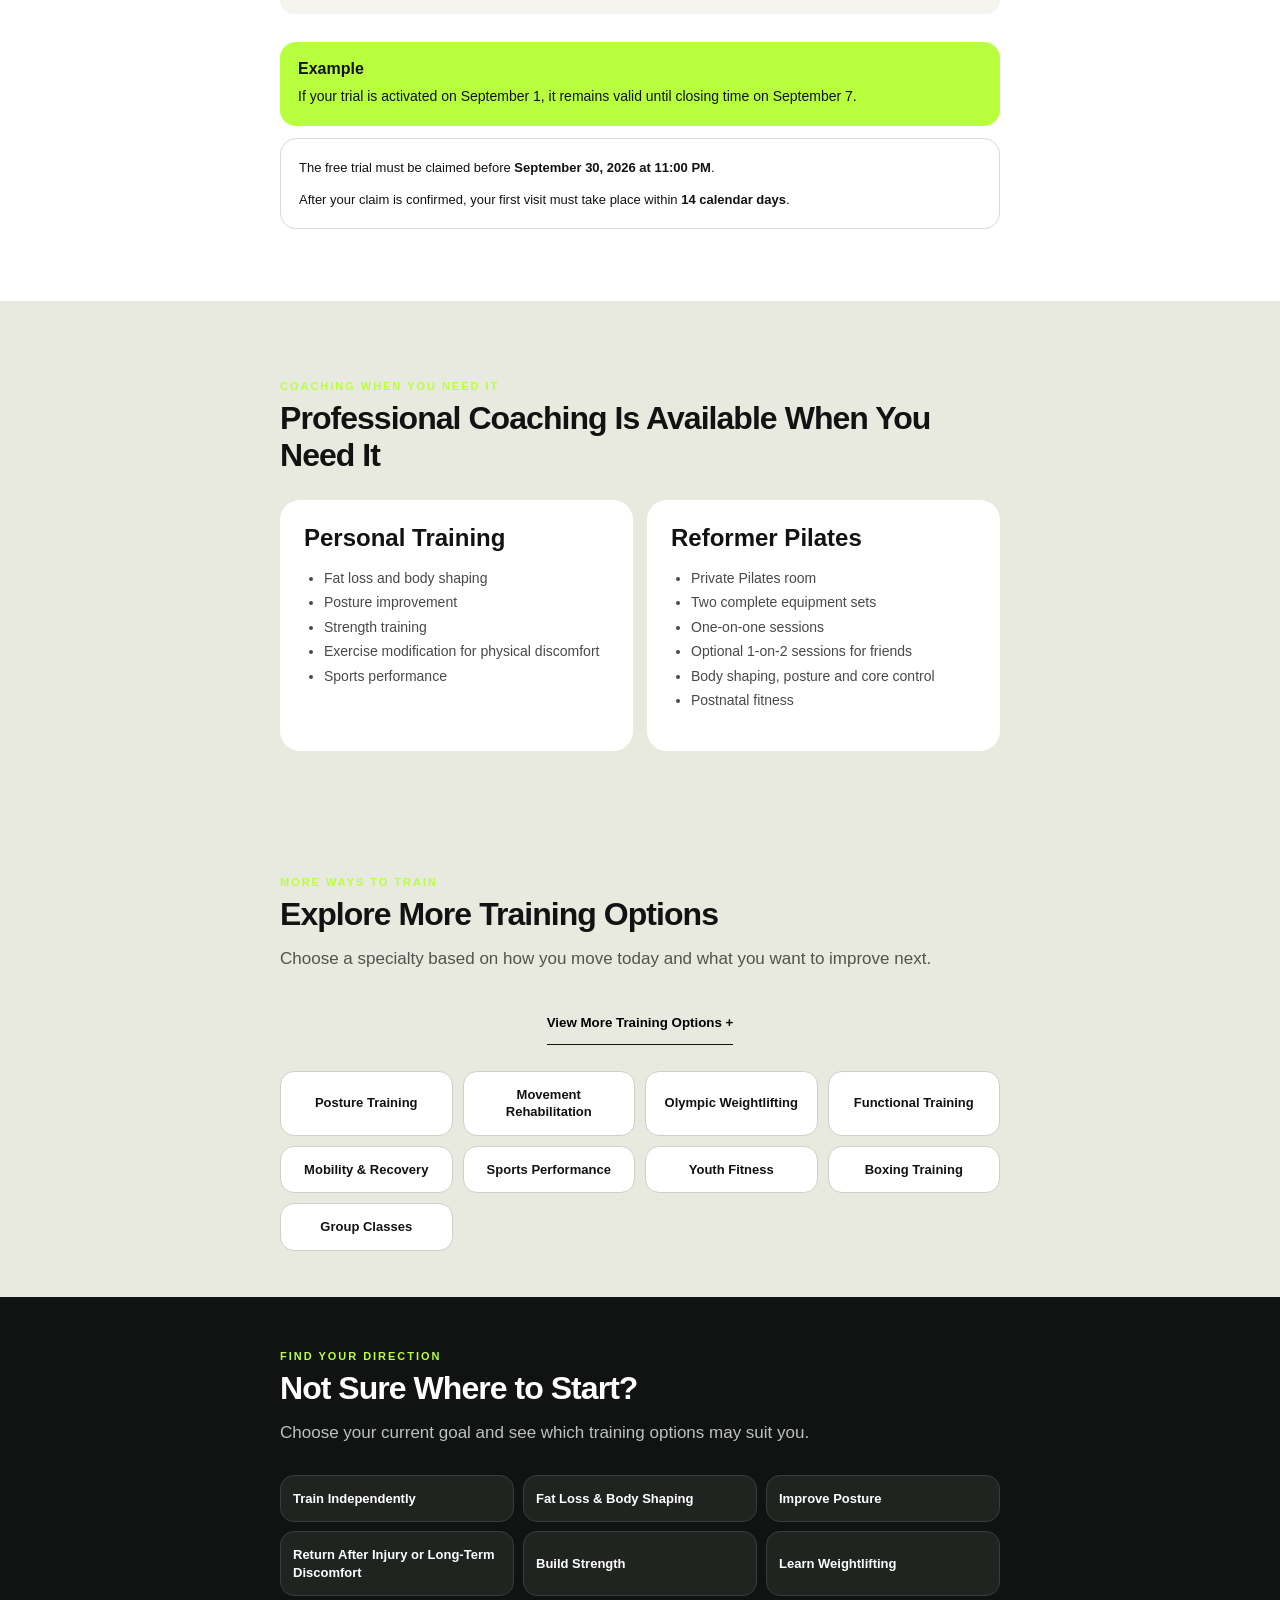
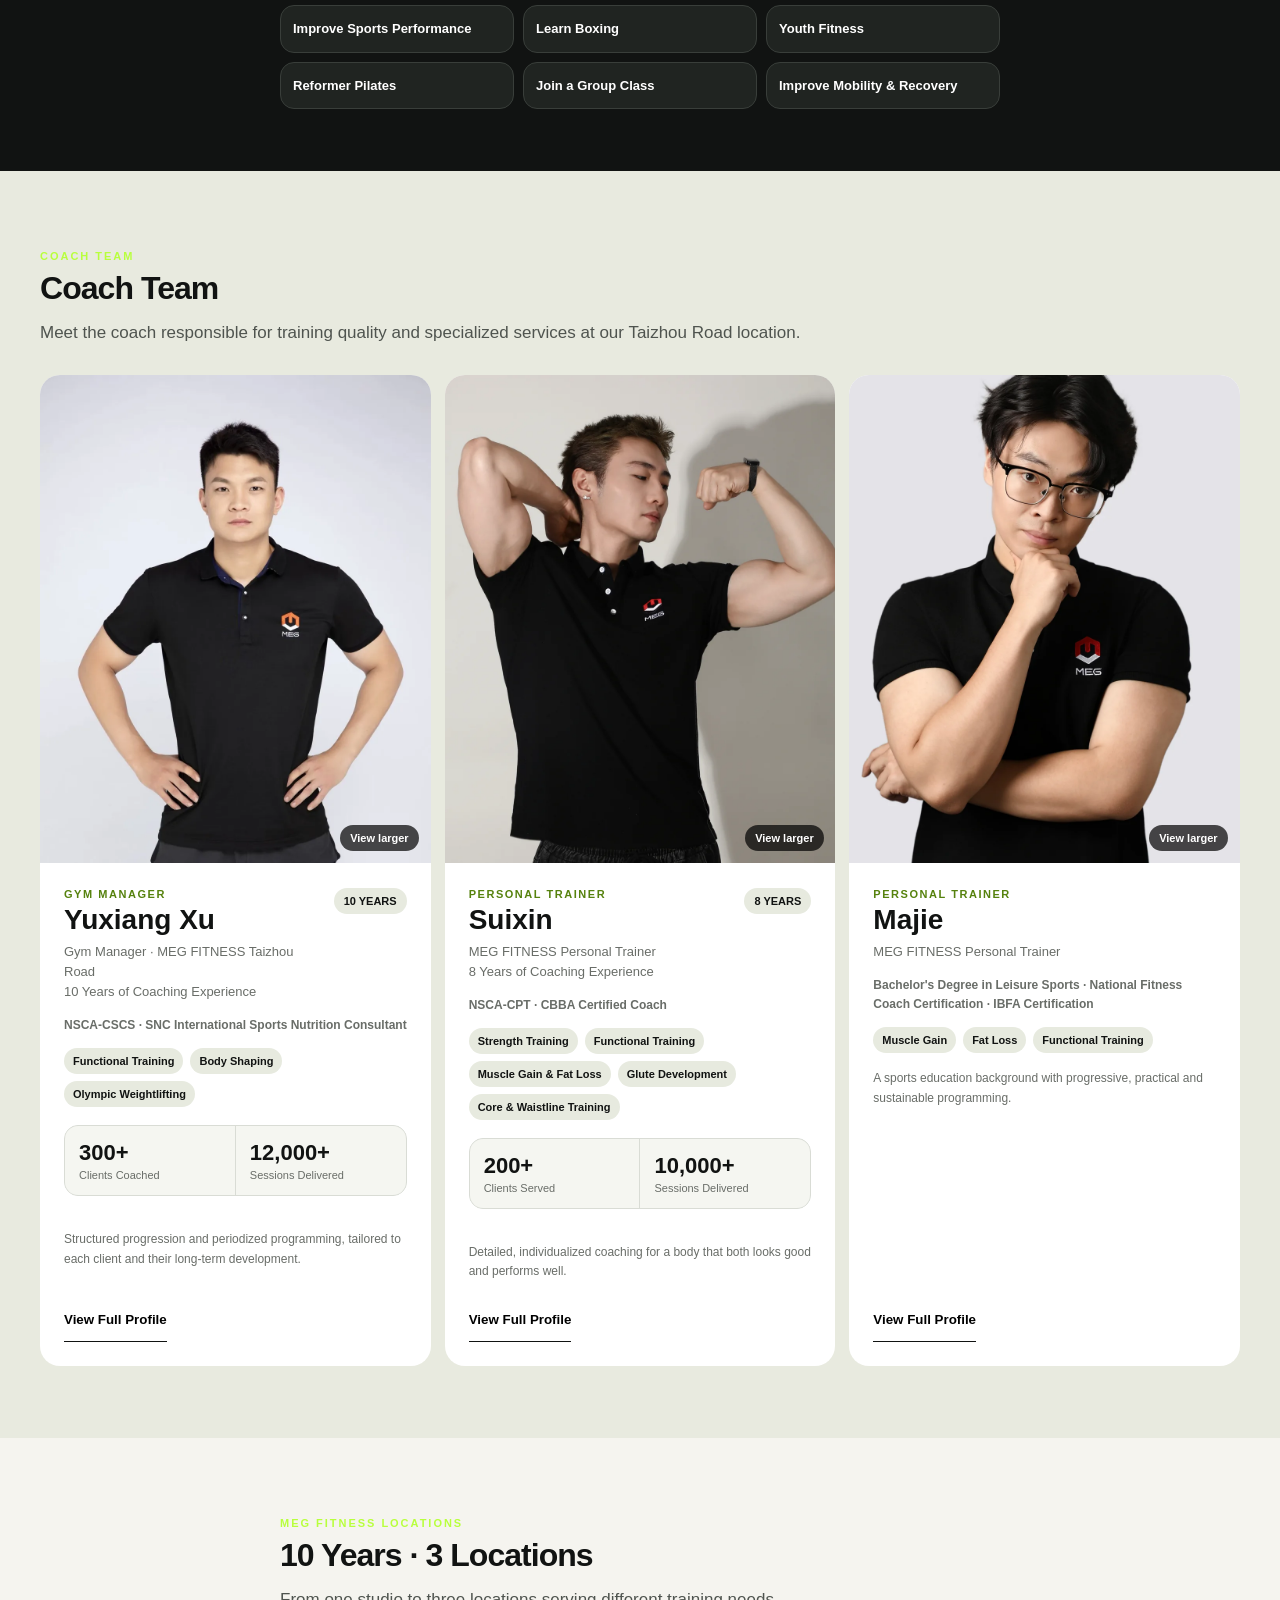
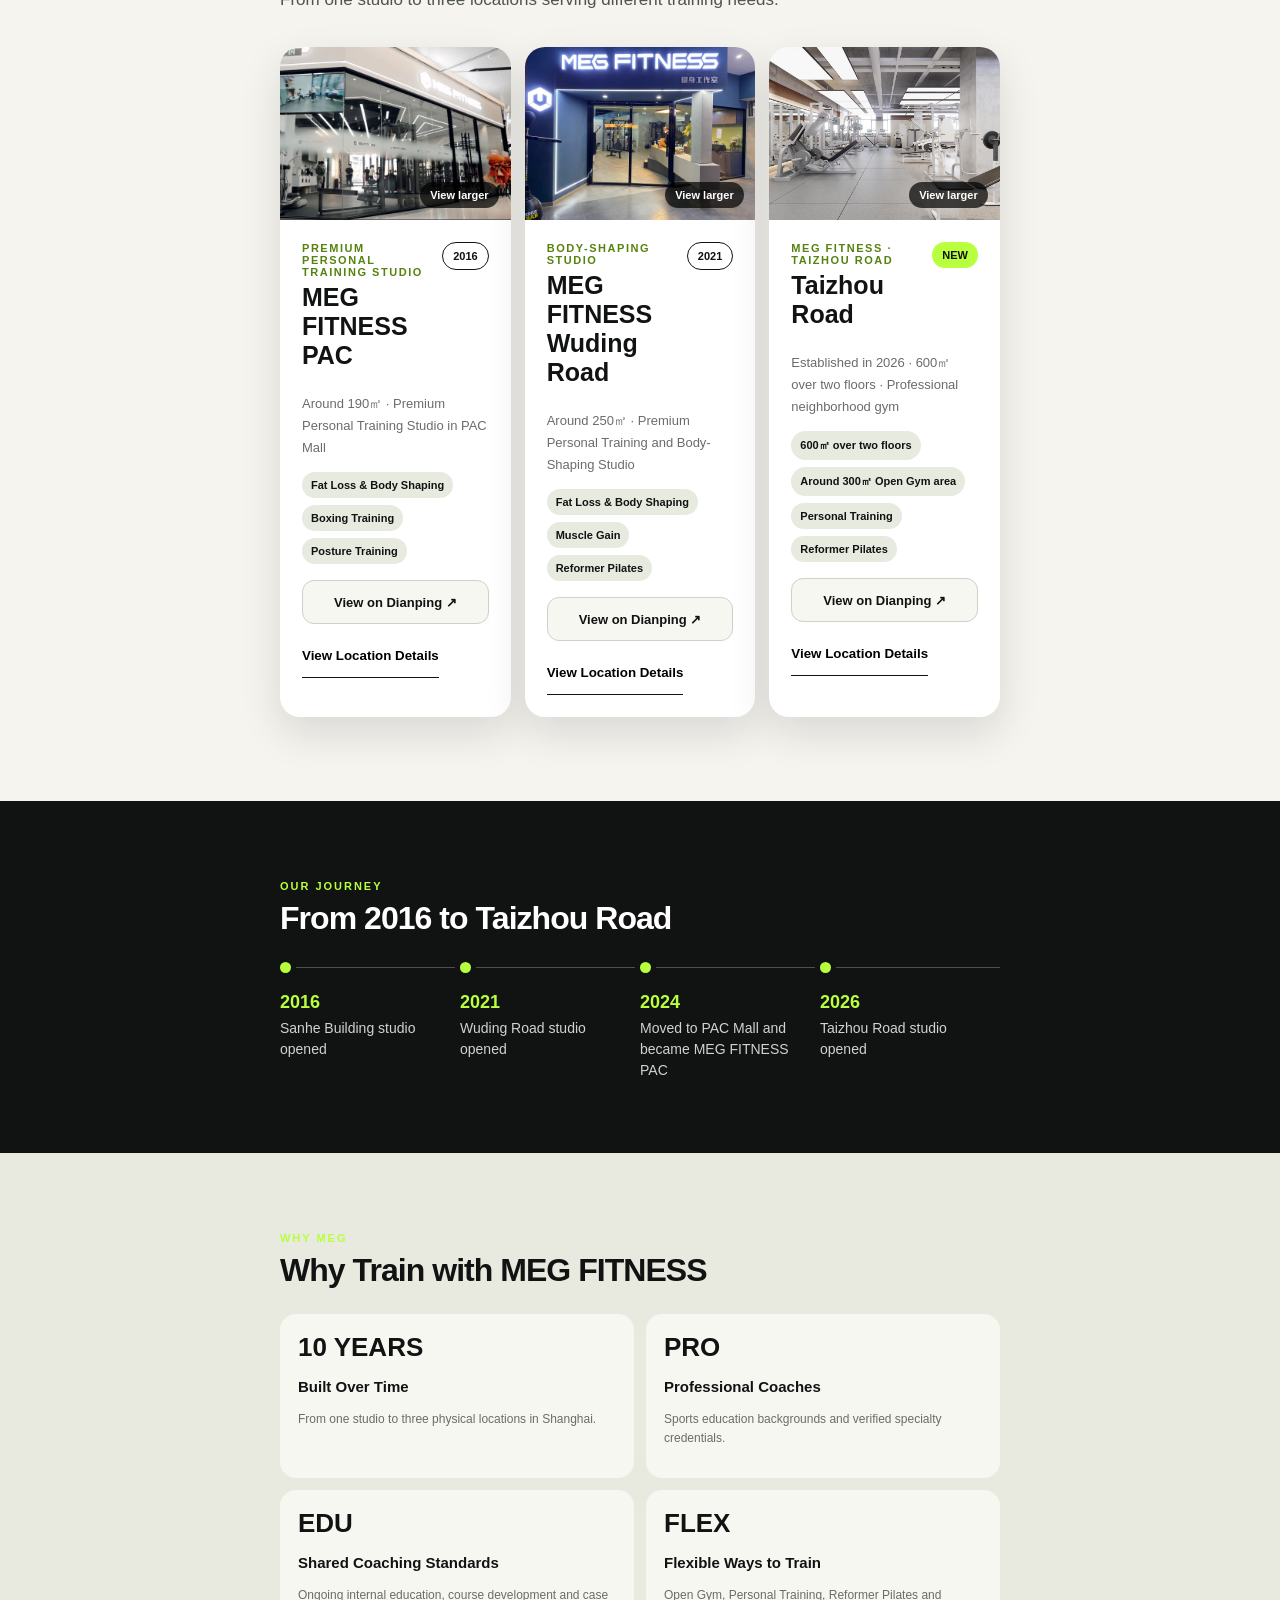
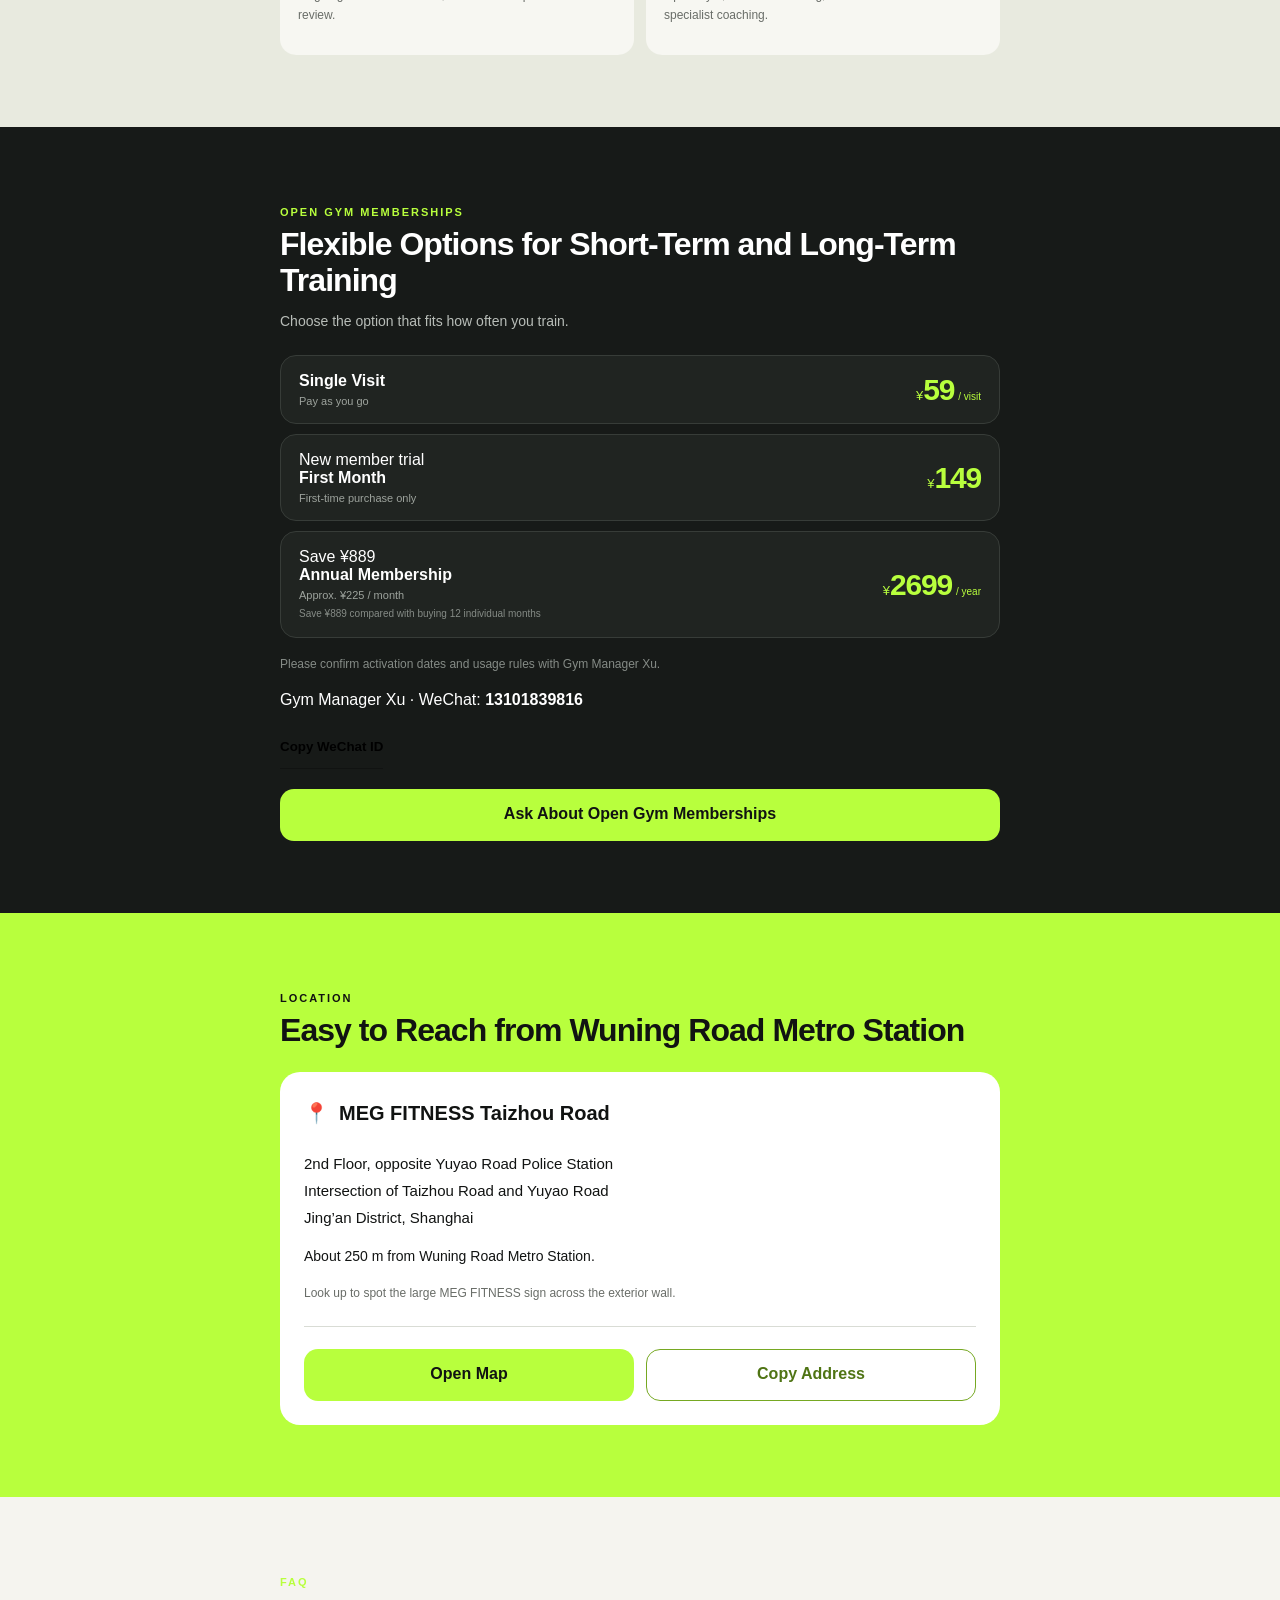
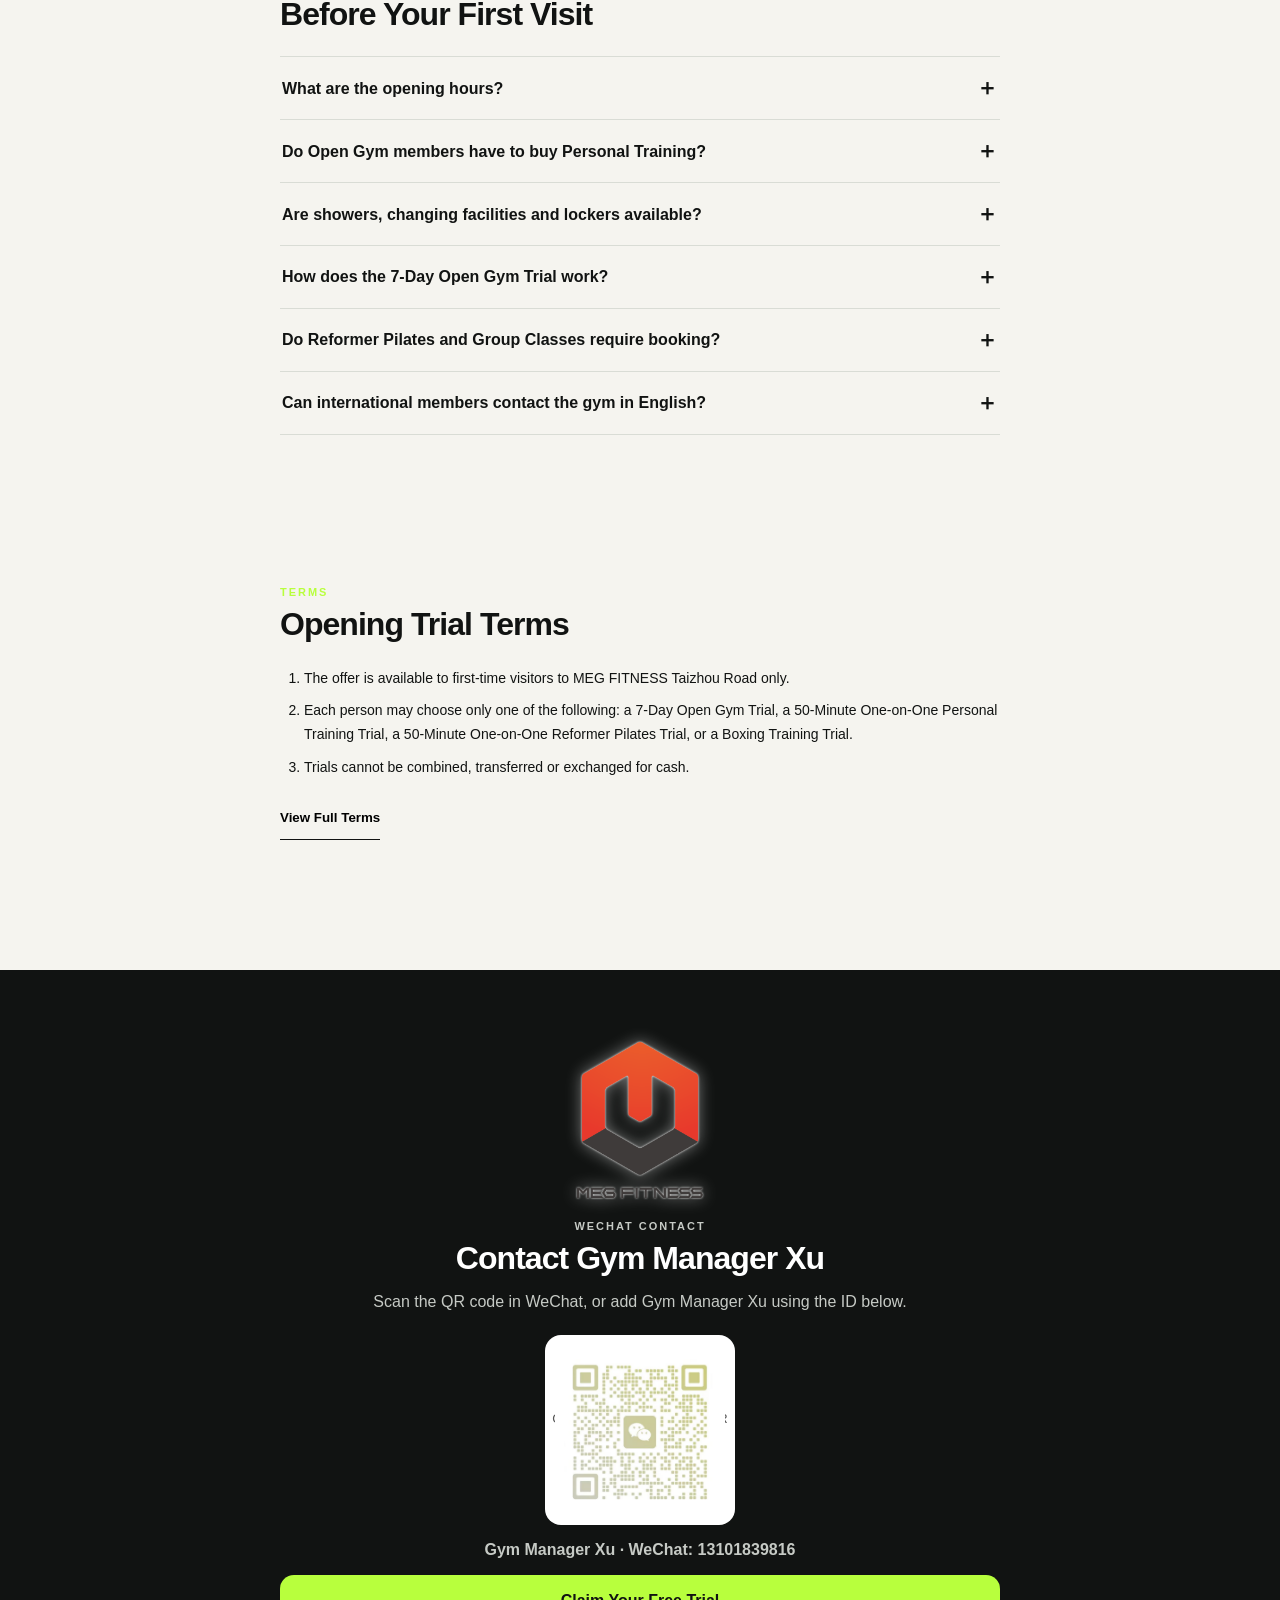
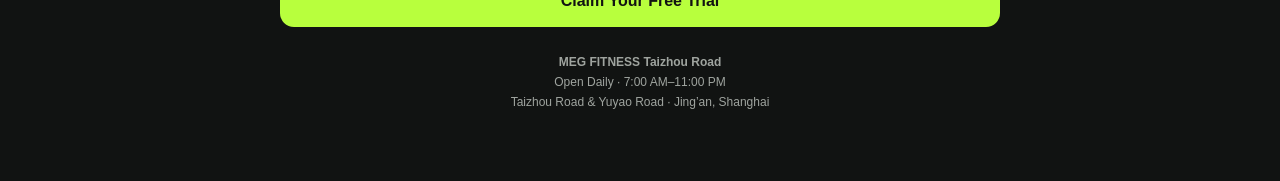
==== commit 944561c6: "feat: align gym manager coach profile" ====
--- a/en/index.html
+++ b/en/index.html
@@ -11,7 +11,7 @@
   <link rel="alternate" hreflang="zh-CN" href="https://taizhou.jinxiliu.com/">
   <link rel="alternate" hreflang="en" href="https://taizhou.jinxiliu.com/en/">
   <link rel="preload" as="image" href="/assets/hero.webp?v=20260806-2" fetchpriority="high">
-  <link rel="stylesheet" href="/styles.css?v=20260818-1">
+  <link rel="stylesheet" href="/styles.css?v=20260818-2">
 </head>
 <body class="lang-en" data-language="en" data-copy-success="Message Copied" data-copy-failure="Copy failed. Please press and hold the message to copy it." data-countdown-ended="This opening offer has ended.">
   <header class="hero" id="hero" data-nav-section>
@@ -155,15 +155,17 @@
       <p class="section-kicker">COACH TEAM</p><h2>Coach Team</h2><p class="section-lead">Meet the coach responsible for training quality and specialized services at our Taizhou Road location.</p>
       <div class="coach-list" data-coach-list>
         <article class="coach-card" data-coach-id="manager">
-          <button class="coach-photo js-image-preview" type="button" data-preview-src="/assets/coach-xu.webp?v=20260806-2" data-preview-alt="Official portrait of Coach Xu" aria-label="Enlarge photo of Coach Xu"><img loading="lazy" decoding="async" src="../assets/coach-xu.webp?v=20260806-2" alt="Official portrait of Coach Xu" data-fallback-image><span>View larger</span></button>
-          <div class="coach-card-body"><div class="coach-heading"><div><p class="detail-label">GYM MANAGER</p><h3>Coach Xu</h3><p>Gym Manager Xu · MEG FITNESS Taizhou Road</p><p>10 years of coaching experience</p></div><span class="status-badge">10 YEARS</span></div>
+          <button class="coach-photo js-image-preview" type="button" data-preview-src="/assets/coach-xu.webp?v=20260806-2" data-preview-alt="Official portrait of Yuxiang Xu" aria-label="Enlarge photo of Yuxiang Xu"><img loading="lazy" decoding="async" width="1000" height="1250" src="../assets/coach-xu.webp?v=20260806-2" alt="Official portrait of Yuxiang Xu" data-fallback-image><span>View larger</span></button>
+          <div class="coach-card-body"><div class="coach-heading"><div><p class="detail-label">GYM MANAGER</p><h3>Yuxiang Xu</h3><p>Gym Manager · MEG FITNESS Taizhou Road</p><p>10 Years of Coaching Experience</p></div><span class="status-badge coach-role-badge">10 YEARS</span></div>
+            <p class="coach-cert-summary">NSCA-CSCS · SNC International Sports Nutrition Consultant</p>
             <div class="coach-tags"><span>Functional Training</span><span>Body Shaping</span><span>Olympic Weightlifting</span></div>
             <div class="coach-stats"><div><strong>300+</strong><span>Clients Coached</span></div><div><strong>12,000+</strong><span>Sessions Delivered</span></div></div>
-            <button class="text-button js-coach-toggle" type="button" data-coach-id="manager" aria-controls="coach-detail-manager" aria-expanded="false" data-expand-label="View Credentials" data-collapse-label="Hide Credentials">View Credentials</button>
+            <p class="coach-positioning">Structured progression and periodized programming, tailored to each client and their long-term development.</p>
+            <button class="text-button js-coach-toggle" type="button" data-coach-id="manager" aria-controls="coach-detail-manager" aria-expanded="false" data-expand-label="View Full Profile" data-collapse-label="Hide Full Profile">View Full Profile</button>
             <div class="coach-details" id="coach-detail-manager" hidden>
-              <dl class="credentials-list"><div><dt>Education</dt><dd>Social Sports Instruction and Management</dd></div><div><dt>Verified Certifications</dt><dd>NSCA Certified Strength and Conditioning Specialist (NSCA-CSCS)<br>SNC International Sports Nutrition Consultant</dd></div><div><dt>Brand Role</dt><dd>Director of Internal Coach Education at MEG FITNESS</dd></div><div><dt>Specialties</dt><dd>Functional Training, Fat Loss &amp; Body Shaping and Olympic Weightlifting</dd></div></dl>
-              <div class="coach-bio"><p>Coach Xu has worked in the fitness industry for 10 years and holds a degree in Social Sports Instruction and Management.</p><p>He is an NSCA Certified Strength and Conditioning Specialist and an SNC International Sports Nutrition Consultant. His main areas of expertise include functional training, fat loss and body shaping, and Olympic weightlifting.</p><p>He has coached more than 300 clients and delivered over 12,000 training sessions. As Director of Internal Coach Education at MEG FITNESS, he is also responsible for coach development, internal education and training standards across the brand.</p><p>His coaching approach combines periodized programming, individual assessment and clear progression, with each plan built around the client's goals, current capacity and long-term development.</p></div>
-              <button class="coach-training-photo js-image-preview" type="button" data-preview-src="/assets/coach-xu-training.webp?v=20260806-2" data-preview-alt="Coach Xu teaching a training session" aria-label="Enlarge training photo of Coach Xu"><img loading="lazy" decoding="async" src="../assets/coach-xu-training.webp?v=20260806-2" alt="Coach Xu teaching a training session" data-fallback-image><span>Coaching in action</span></button>
+              <dl class="credentials-list"><div><dt>Education</dt><dd>Social Sports Instruction and Management</dd></div><div><dt>Certifications</dt><dd>NSCA Certified Strength and Conditioning Specialist (NSCA-CSCS)<br>SNC International Sports Nutrition Consultant</dd></div><div><dt>Brand Role</dt><dd>Director of Internal Coach Education at MEG FITNESS</dd></div><div><dt>Specialties</dt><dd>Functional Training, Fat Loss &amp; Body Shaping and Olympic Weightlifting</dd></div><div><dt>Coaching Style</dt><dd>Structured progression, periodized training, individualized programming and long-term feedback</dd></div></dl>
+              <div class="coach-bio"><p>Yuxiang Xu has worked in the fitness industry for 10 years and holds a degree in Social Sports Instruction and Management.</p><p>He is an NSCA Certified Strength and Conditioning Specialist and an SNC International Sports Nutrition Consultant. His main areas of expertise include functional training, fat loss and body shaping, and Olympic weightlifting.</p><p>He has coached more than 300 clients and delivered over 12,000 training sessions. As Director of Internal Coach Education at MEG FITNESS, he is also responsible for coach development, internal education and training standards across the brand.</p><p>His coaching approach combines periodized programming, individual assessment and clear progression, with each plan built around the client's goals, current capacity and long-term development.</p></div>
+              <button class="coach-training-photo js-image-preview" type="button" data-preview-src="/assets/coach-xu-training.webp?v=20260806-2" data-preview-alt="Yuxiang Xu teaching a training session" aria-label="Enlarge training photo of Yuxiang Xu"><img loading="lazy" decoding="async" width="1200" height="800" src="../assets/coach-xu-training.webp?v=20260806-2" alt="Yuxiang Xu teaching a training session" data-fallback-image><span>Coaching in action</span></button>
             </div>
           </div>
         </article>
@@ -279,7 +281,7 @@
       <div class="claim-reference"><span>Booking reference</span><strong id="claimCode">Generating…</strong><small id="claimCodeStatus" aria-live="polite">Generating your anonymous booking reference…</small></div>
       <ol class="claim-steps"><li>Copy the booking information.</li><li>Press and hold the QR code to add Gym Manager Xu on WeChat.</li><li>Paste and send the message, then wait for confirmation.</li></ol>
       <div class="message-box" id="messageText"></div><button class="btn btn-primary" id="copyButton" type="button">Copy Booking Information</button><p class="copy-status" id="copyStatus" aria-live="polite"></p>
-      <div class="manager"><div class="qr-shell"><img loading="lazy" decoding="async" id="modalQr" src="../assets/manager-wechat.png?v=20260806-2" width="760" height="760" alt="Gym Manager Xu WeChat QR code"><span class="image-fallback">Gym Manager Xu WeChat QR code</span></div><h3>Coach Xu</h3><p class="manager-role">Gym Manager, MEG FITNESS Taizhou Road<br>NSCA-CSCS</p><p>Gym Manager Xu · WeChat: <b>13101839816</b></p><button class="text-button" id="copyWechatButton" type="button" data-wechat="13101839816">Copy WeChat ID</button></div>
+      <div class="manager"><div class="qr-shell"><img loading="lazy" decoding="async" id="modalQr" src="../assets/manager-wechat.png?v=20260806-2" width="760" height="760" alt="Gym Manager Xu WeChat QR code"><span class="image-fallback">Gym Manager Xu WeChat QR code</span></div><h3>Yuxiang Xu</h3><p class="manager-role">Gym Manager, MEG FITNESS Taizhou Road<br>NSCA-CSCS</p><p>Gym Manager Xu · WeChat: <b>13101839816</b></p><button class="text-button" id="copyWechatButton" type="button" data-wechat="13101839816">Copy WeChat ID</button></div>
       <p class="modal-note">Your booking is confirmed only after you receive confirmation from Gym Manager Xu. Spots are allocated in confirmation order.</p>
     </div>
   </div>
@@ -288,6 +290,6 @@
     <div class="image-preview-content"><button class="image-preview-close" type="button" data-close-image-preview aria-label="Close image preview">×</button><img loading="lazy" decoding="async" id="imagePreviewImg" alt=""></div>
   </div>
   <div class="toast" id="toast" role="status" aria-live="polite" aria-atomic="true"></div>
-  <script defer src="/config.js?v=20260818-1"></script><script defer src="/app.js?v=20260818-1"></script>
+  <script defer src="/config.js?v=20260818-2"></script><script defer src="/app.js?v=20260818-2"></script>
 </body>
 </html>
--- a/styles.css
+++ b/styles.css
@@ -57,8 +57,8 @@
 .section-menu-sheet nav a.active{border-color:#8fca28;background:var(--accent)}
 
 @media(min-width:1024px){
-  .section-nav{display:block}
-  .section-menu-button{display:none}
+  .section-menu-button{right:20px;bottom:20px}
+  .section-menu-sheet{right:20px;bottom:20px;left:auto;width:min(390px,calc(100% - 40px));border-radius:24px;padding-bottom:24px}
 }
 @media(max-width:767px){
   .training-cluster-section{padding-top:38px;padding-bottom:38px}
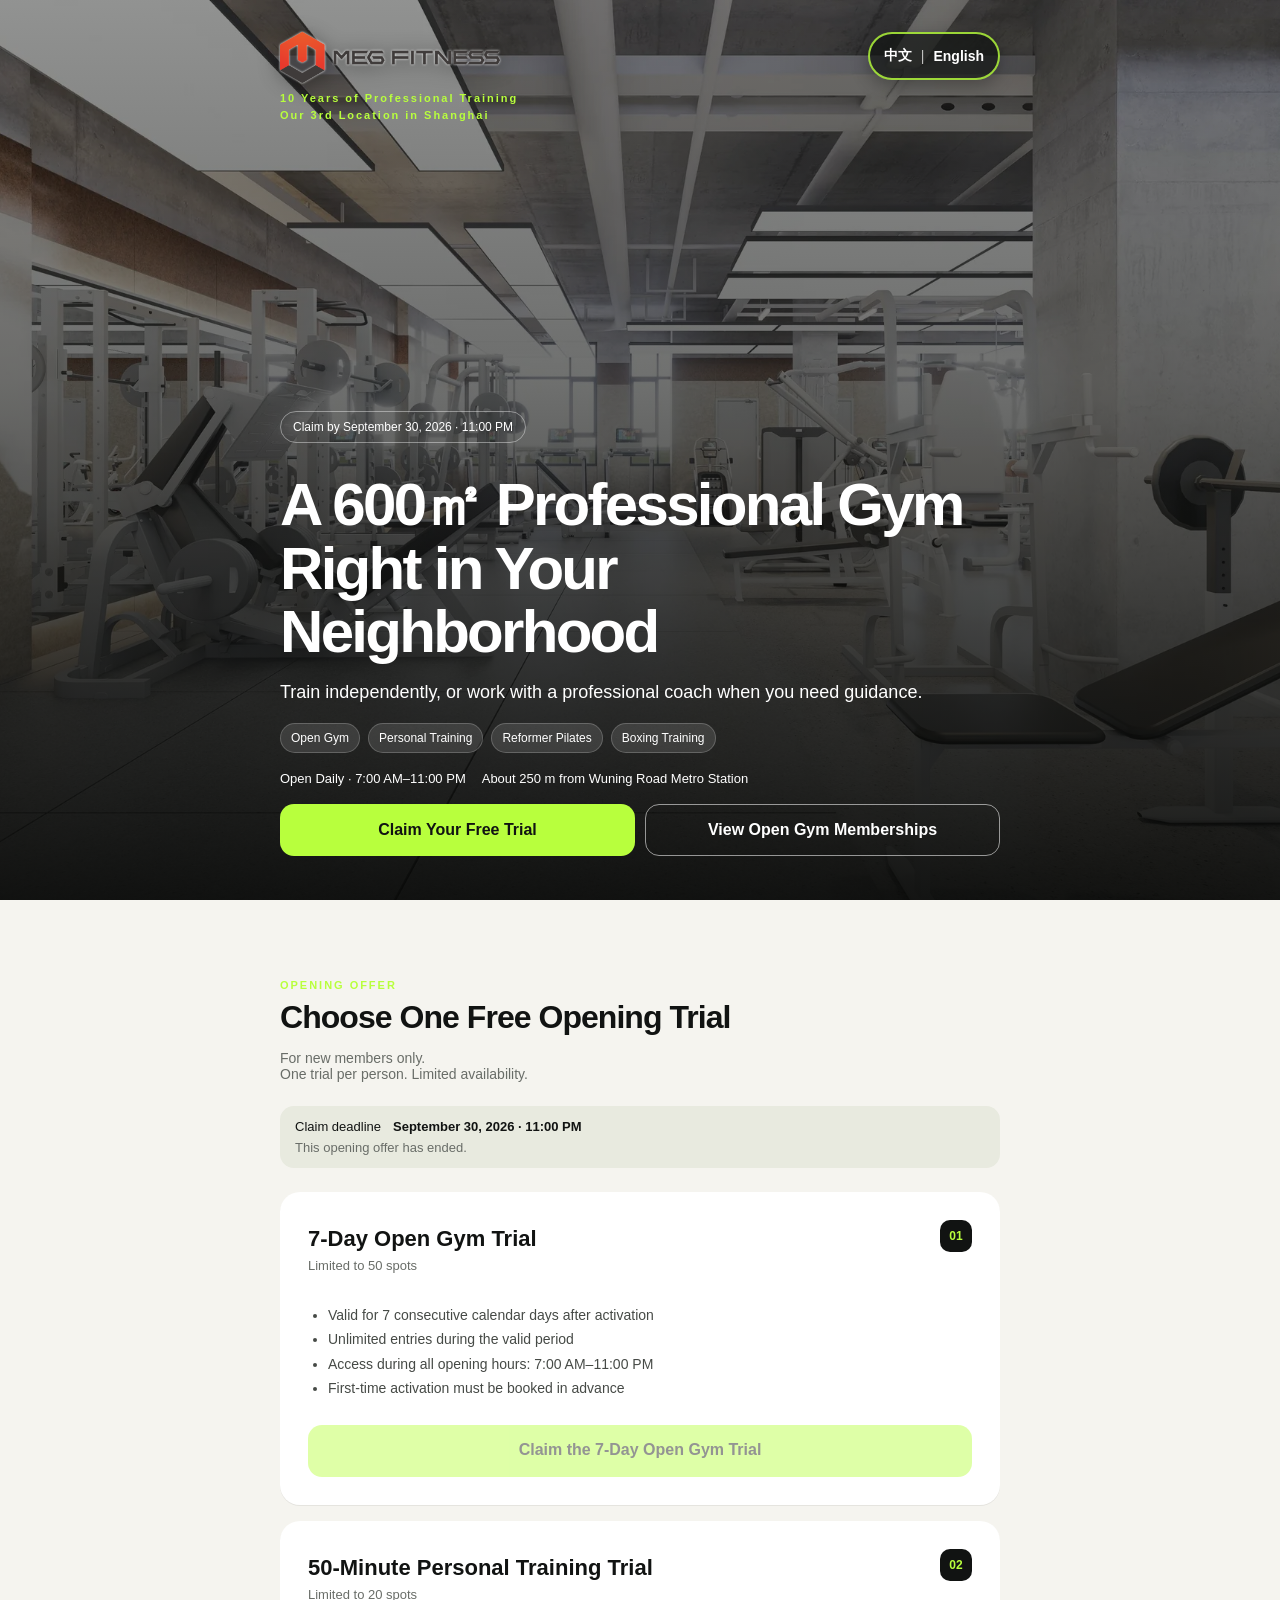
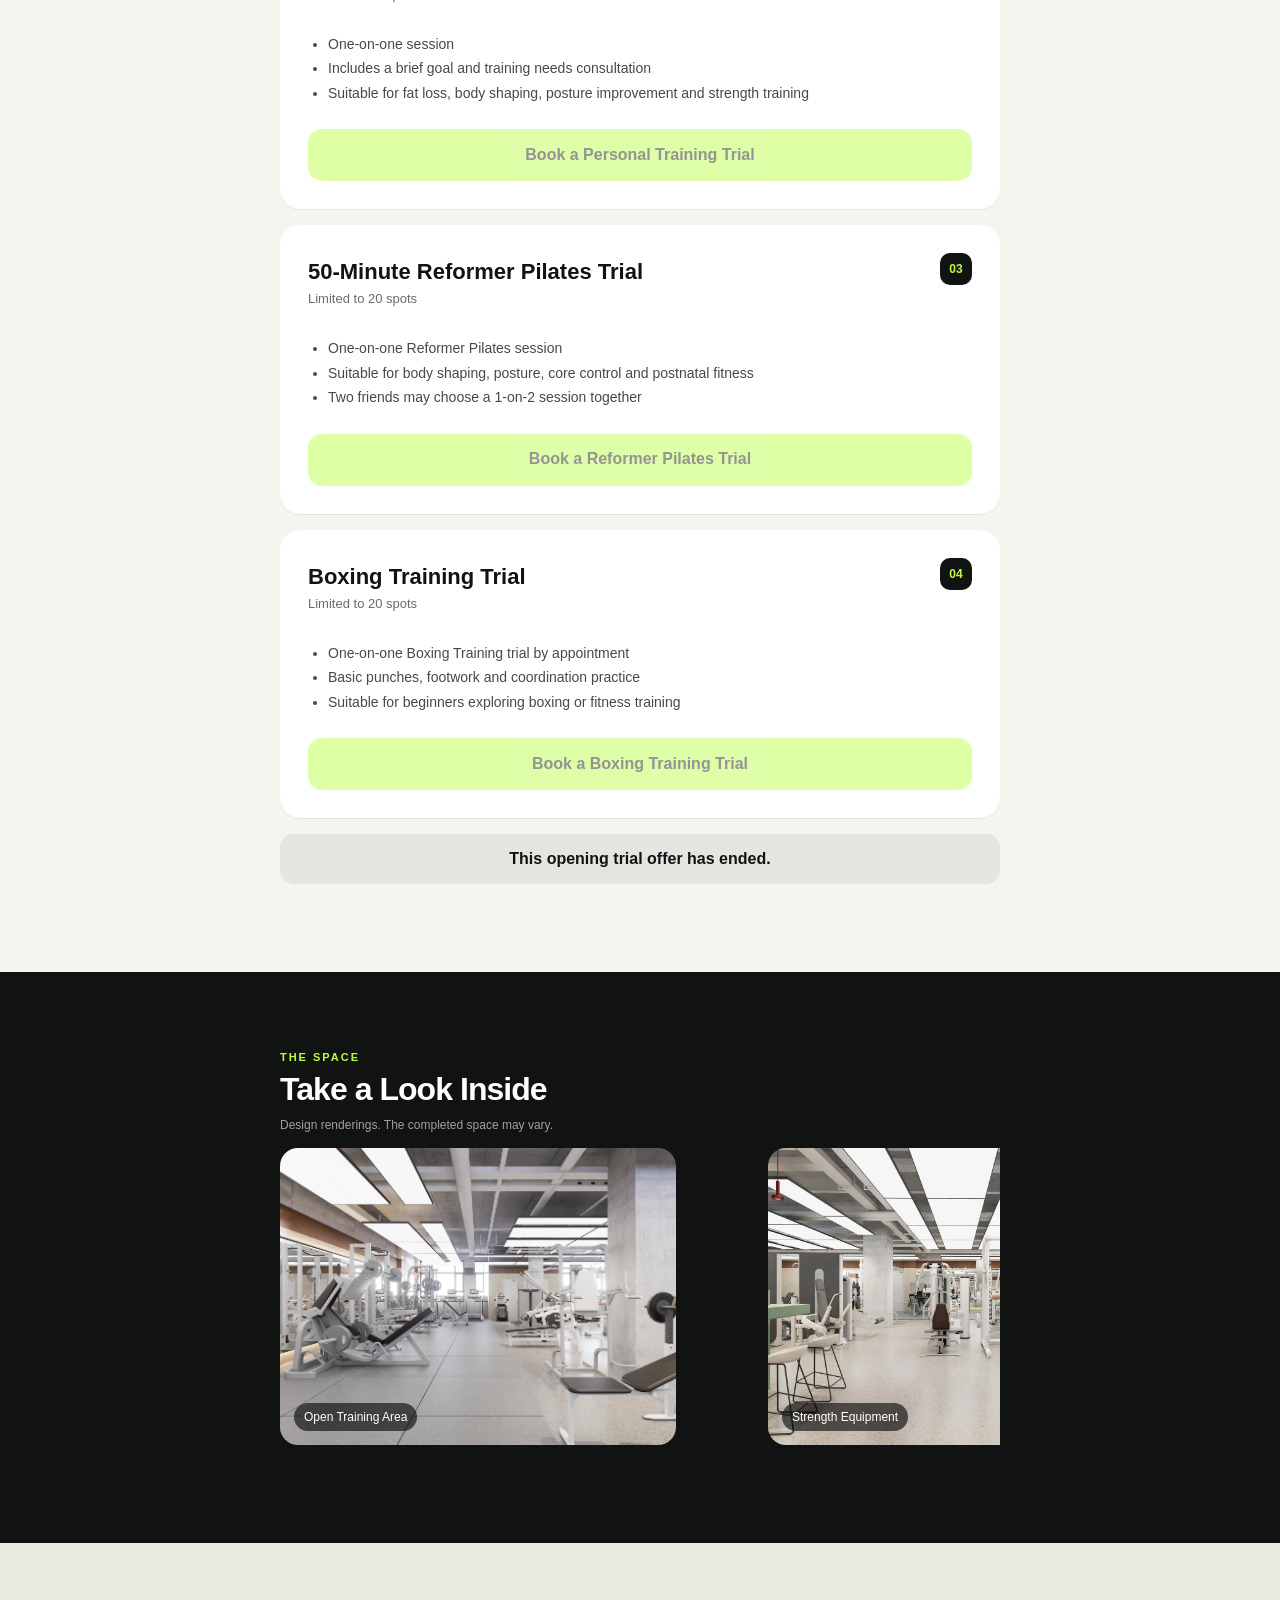
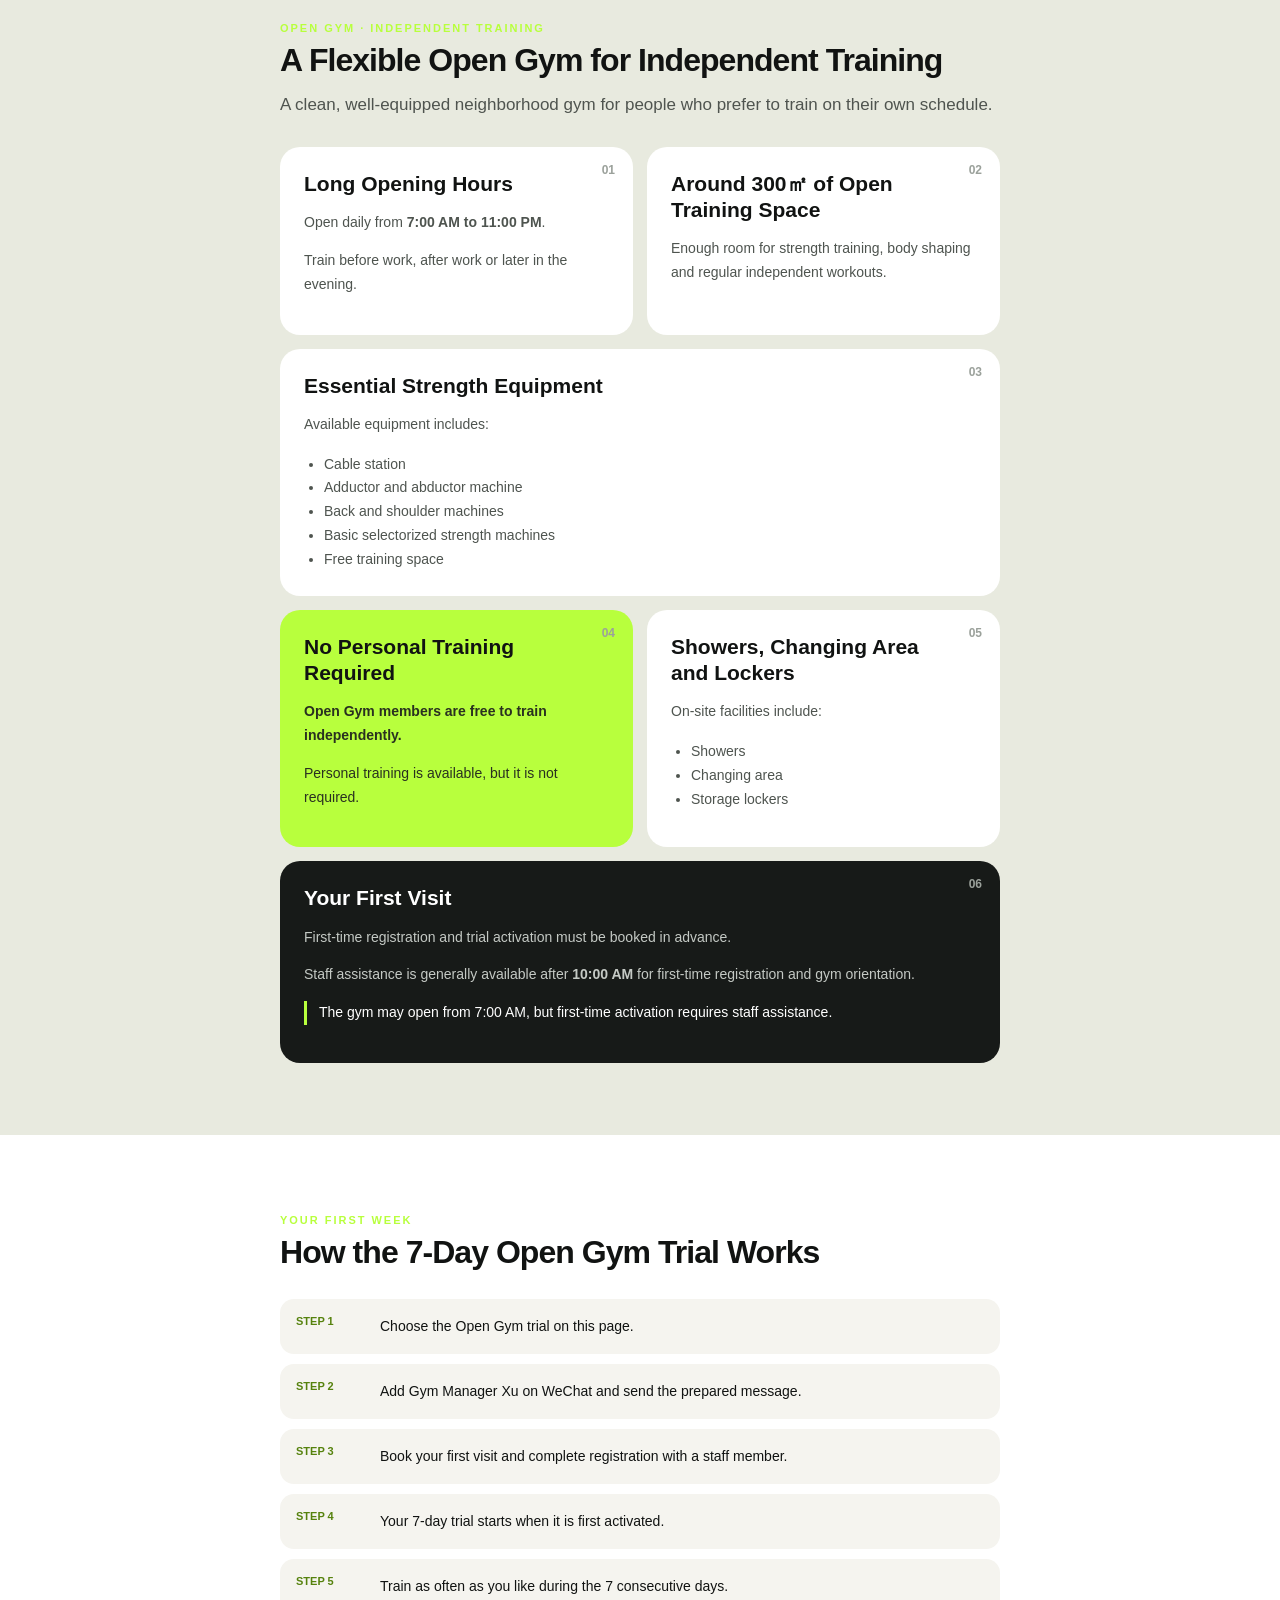
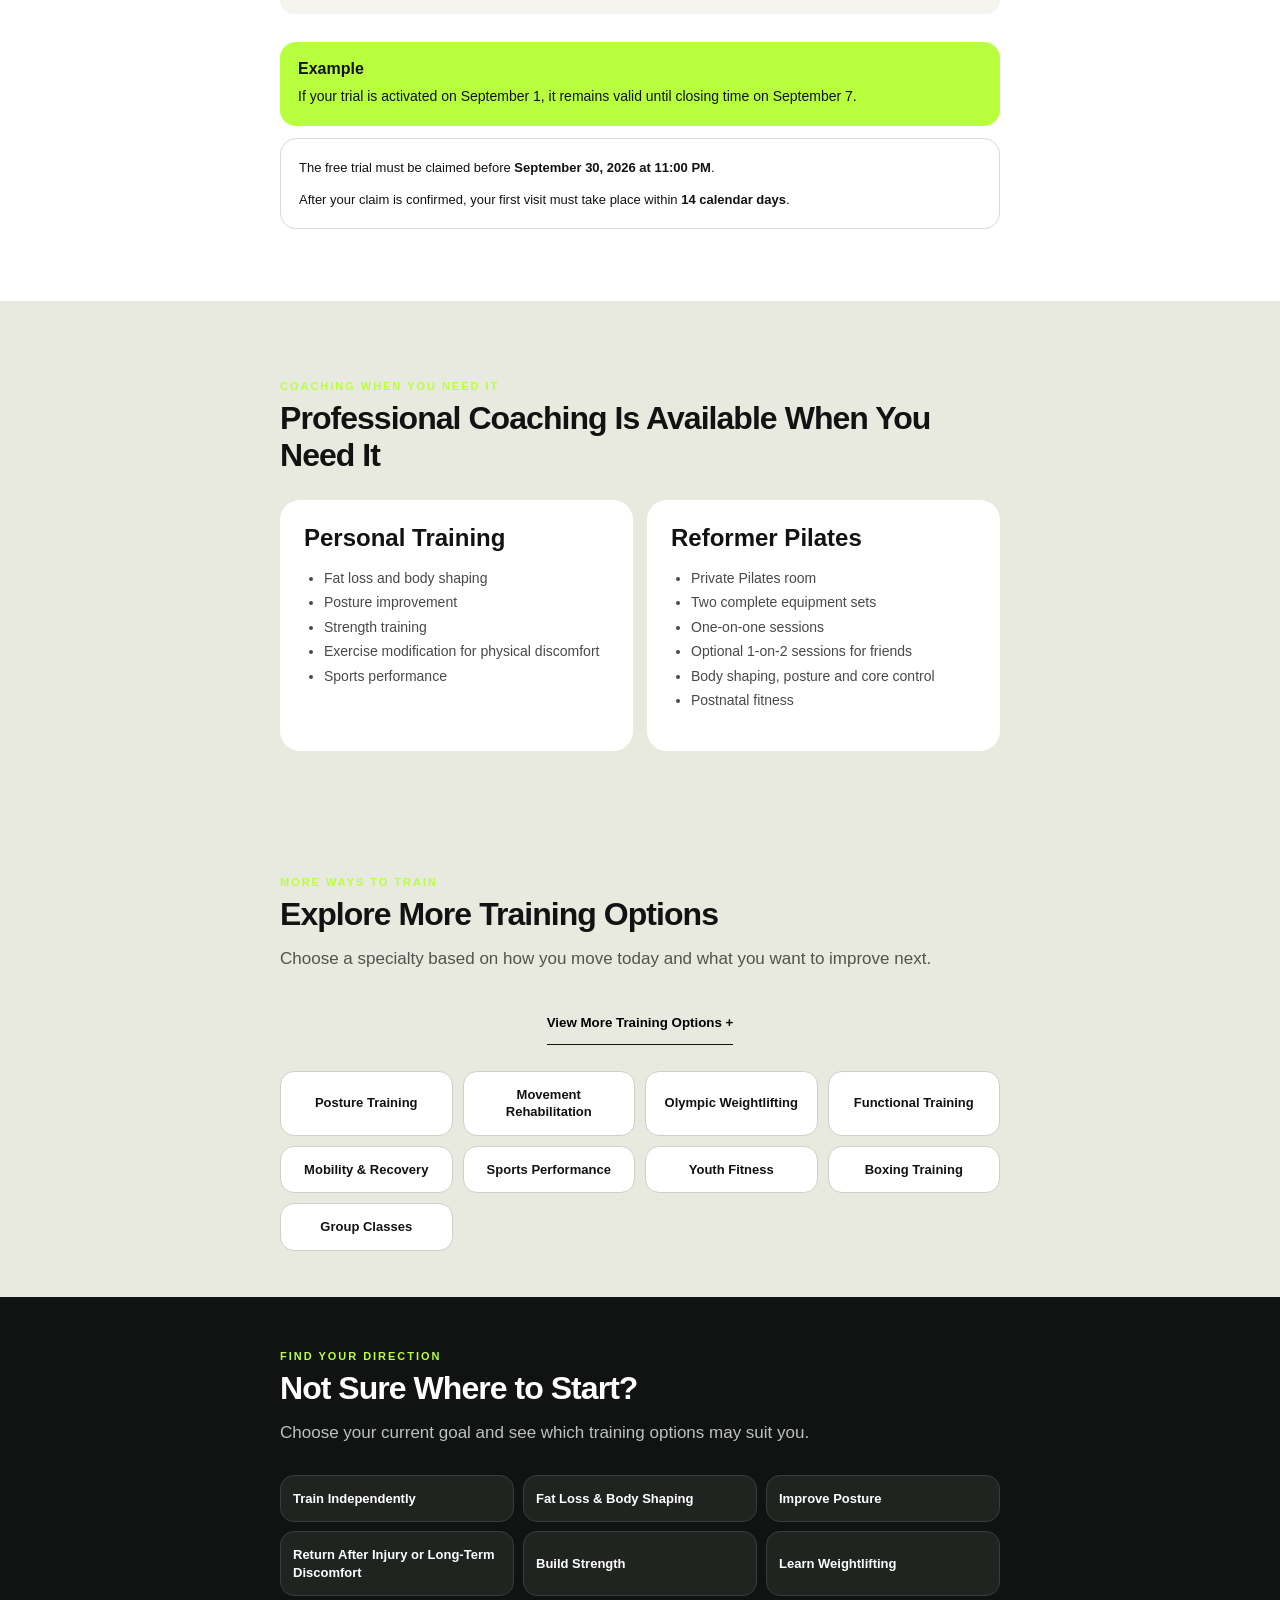
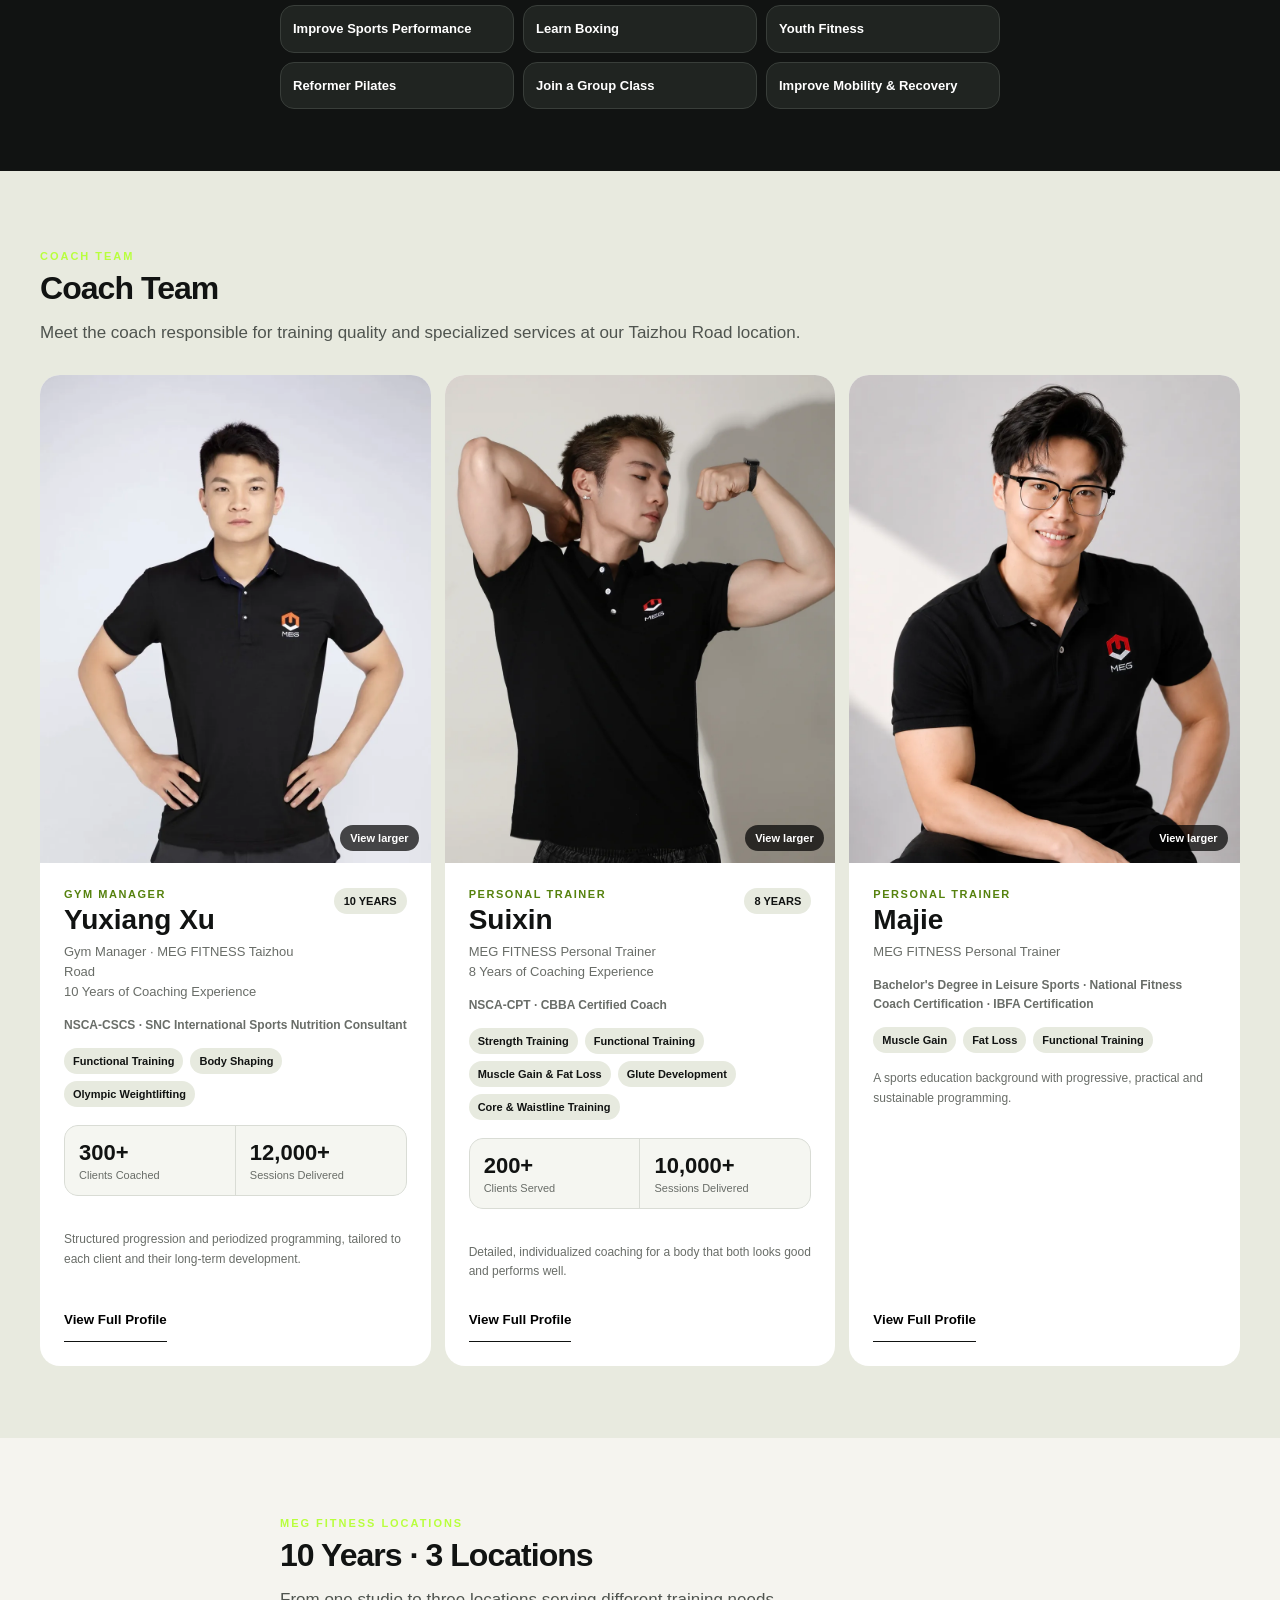
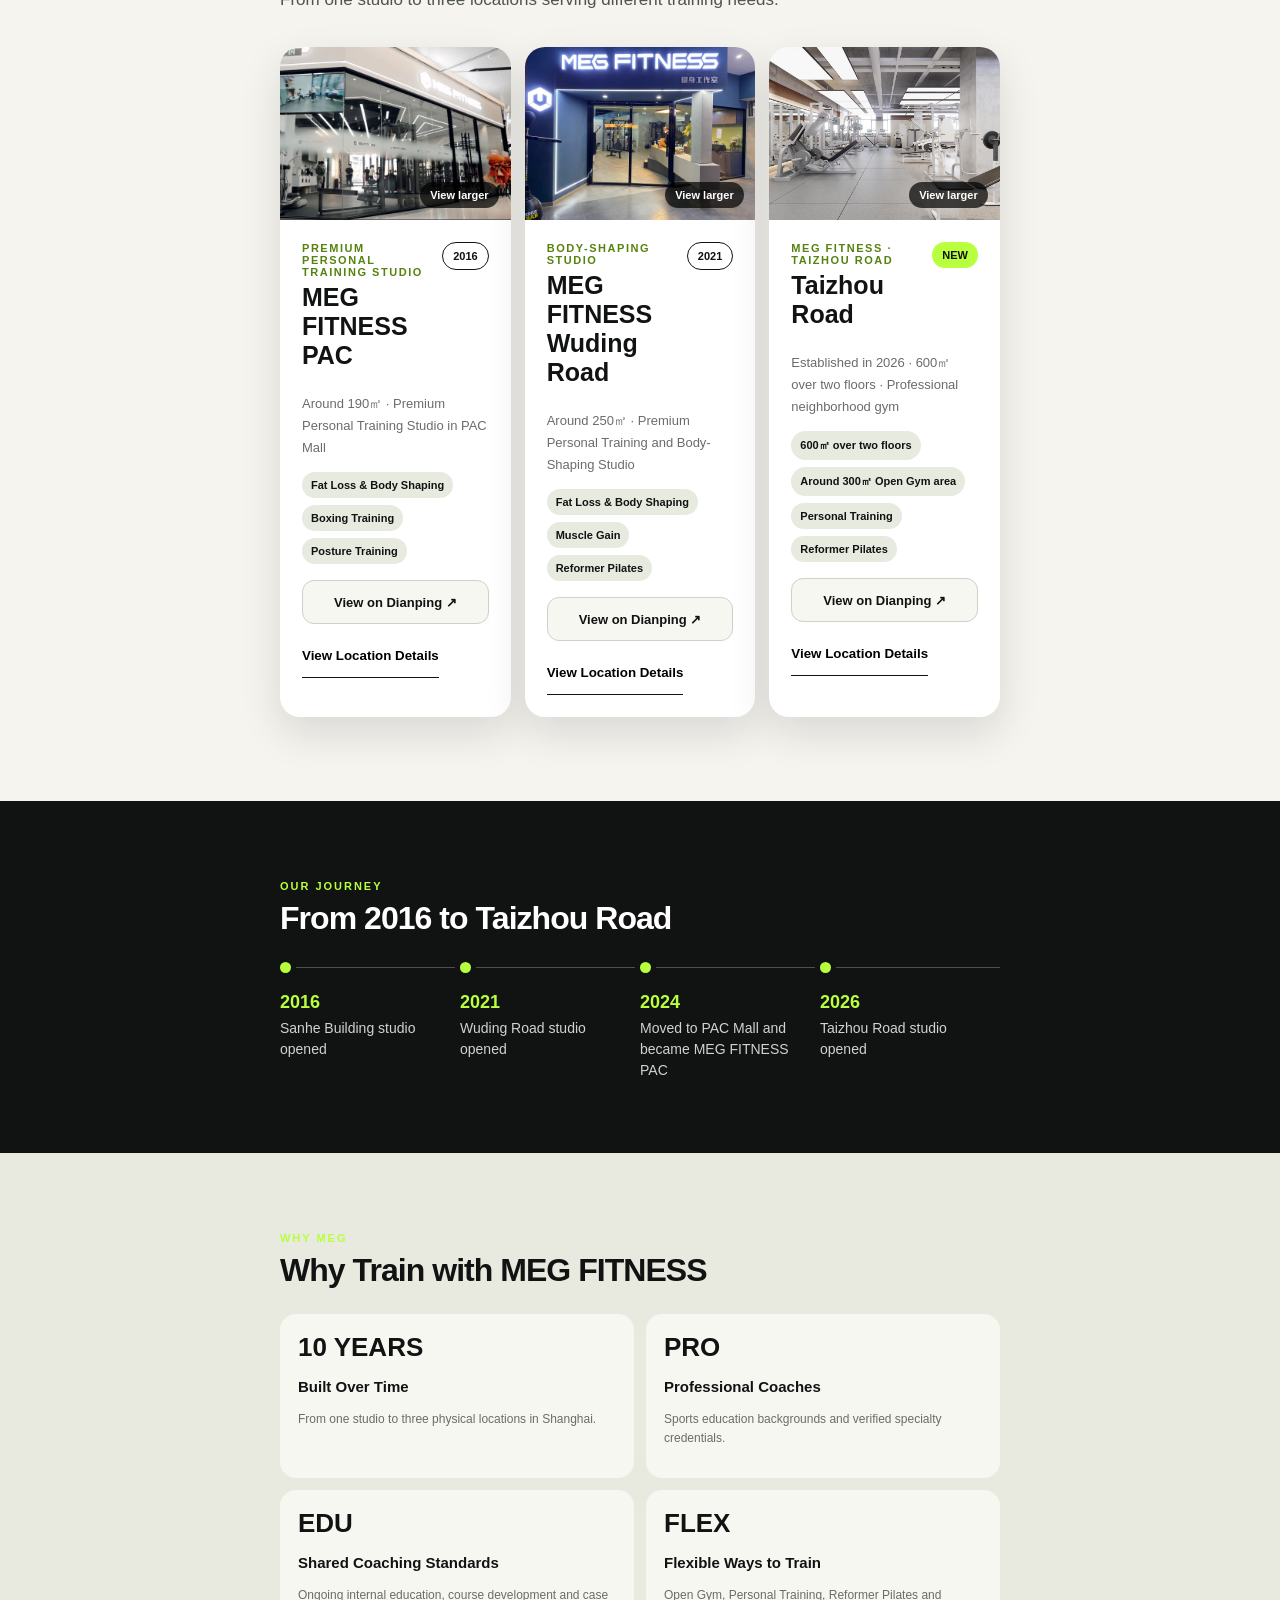
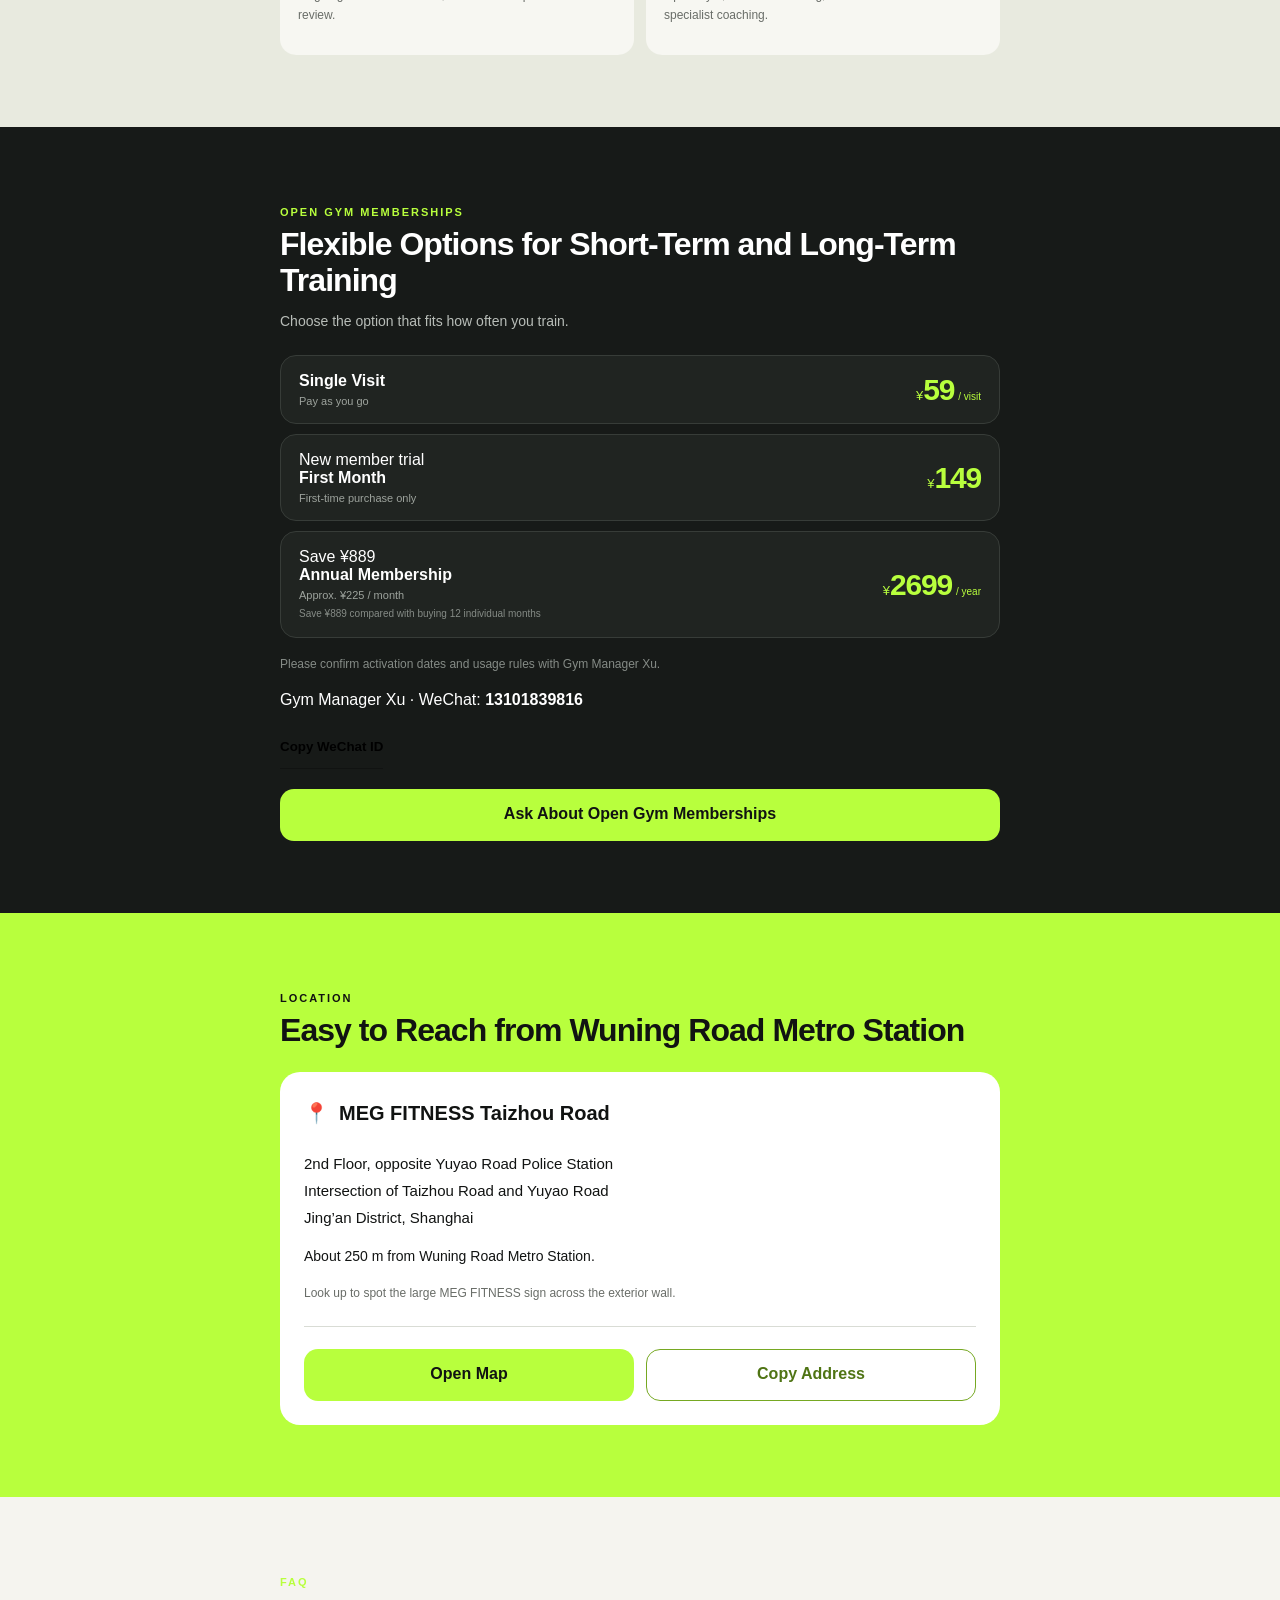
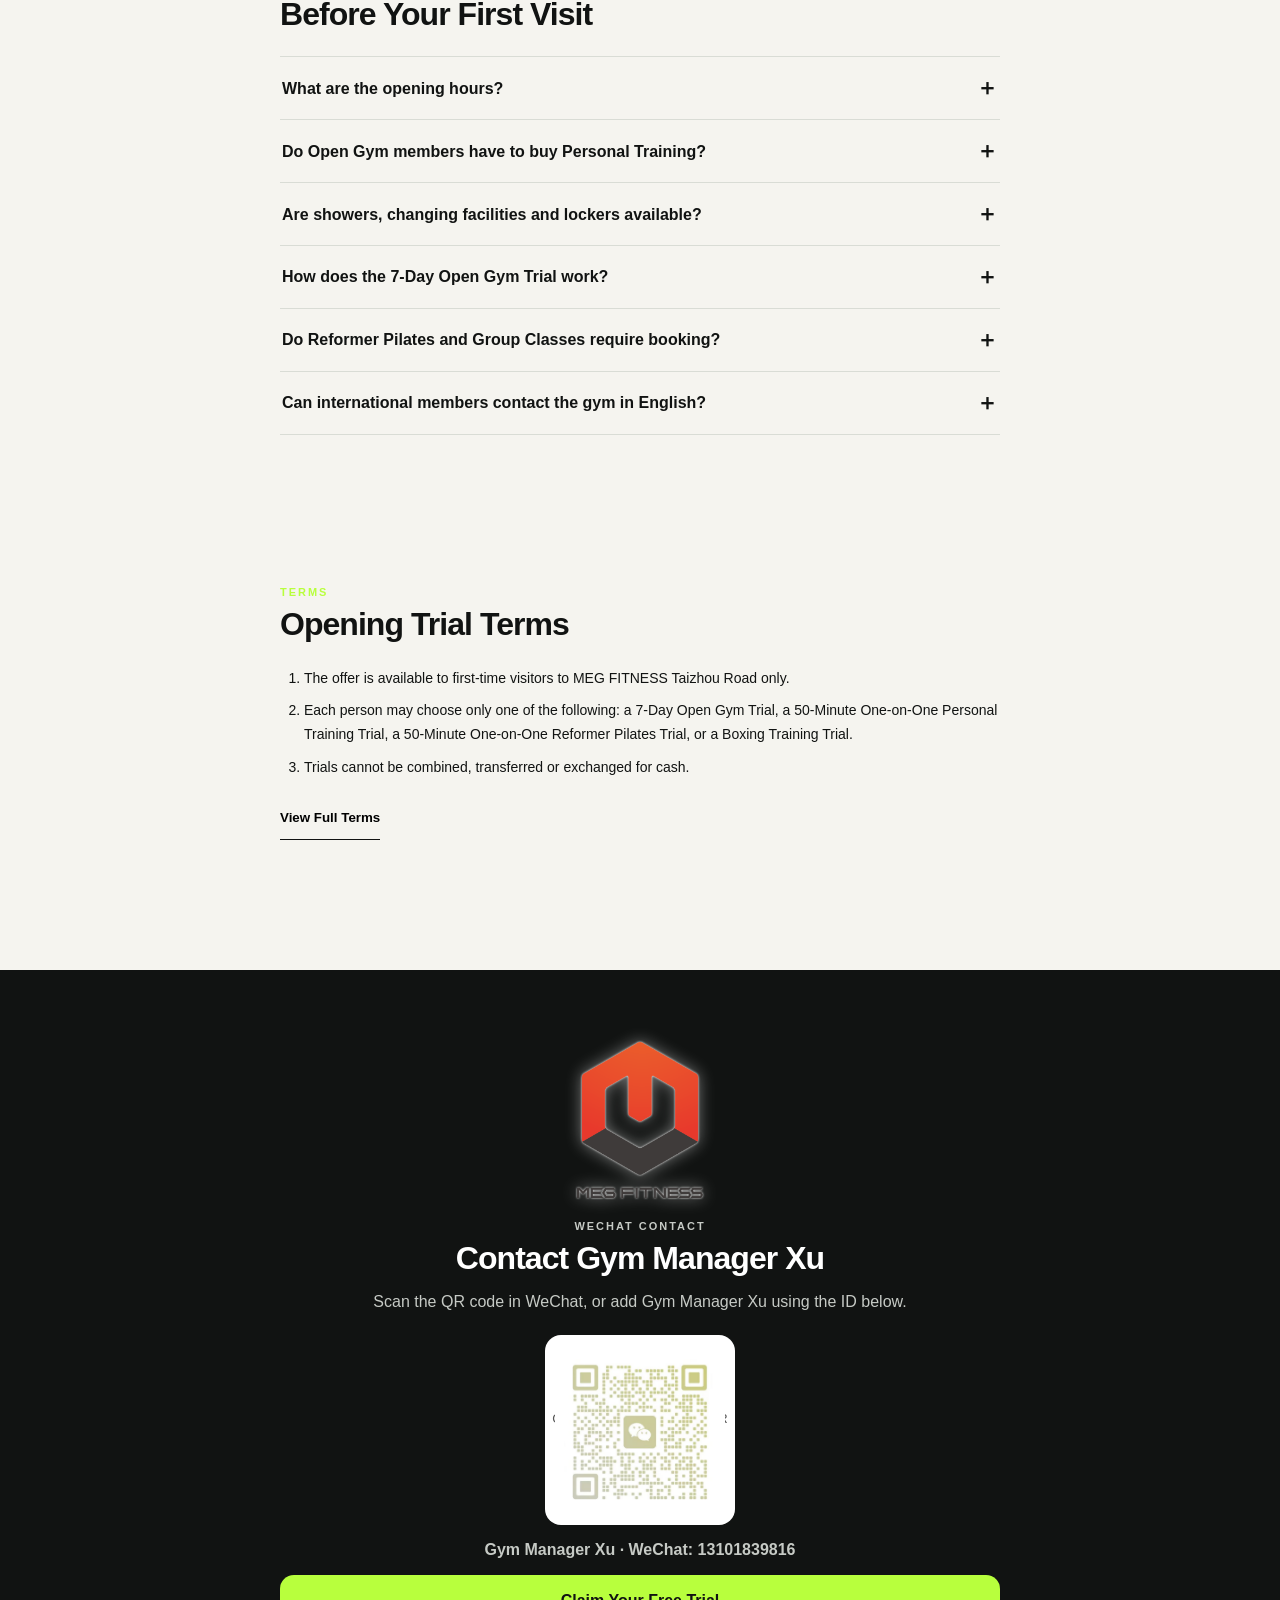
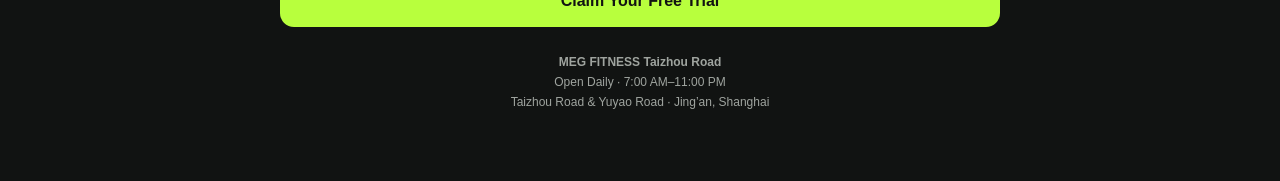
==== commit a4267ea5: "feat: update Majie coach portrait" ====
--- a/en/index.html
+++ b/en/index.html
@@ -184,7 +184,7 @@
           </div>
         </article>
         <article class="coach-card" data-coach-id="majie">
-          <button class="coach-photo js-image-preview" type="button" data-preview-src="/assets/coach-majie.webp?v=20260818-1" data-preview-alt="Official portrait of Majie" aria-label="Enlarge photo of Majie"><img loading="lazy" decoding="async" width="1000" height="1250" src="../assets/coach-majie.webp?v=20260818-1" alt="Official portrait of Majie" data-fallback-image><span>View larger</span></button>
+          <button class="coach-photo js-image-preview" type="button" data-preview-src="/assets/coach-majie.webp?v=20260818-2" data-preview-alt="Official portrait of Majie" aria-label="Enlarge photo of Majie"><img loading="lazy" decoding="async" width="1000" height="1250" src="../assets/coach-majie.webp?v=20260818-2" alt="Official portrait of Majie" data-fallback-image><span>View larger</span></button>
           <div class="coach-card-body"><div class="coach-heading"><div><p class="detail-label">PERSONAL TRAINER</p><h3>Majie</h3><p>MEG FITNESS Personal Trainer</p></div></div>
             <p class="coach-cert-summary">Bachelor's Degree in Leisure Sports · National Fitness Coach Certification · IBFA Certification</p>
             <div class="coach-tags"><span>Muscle Gain</span><span>Fat Loss</span><span>Functional Training</span></div>
